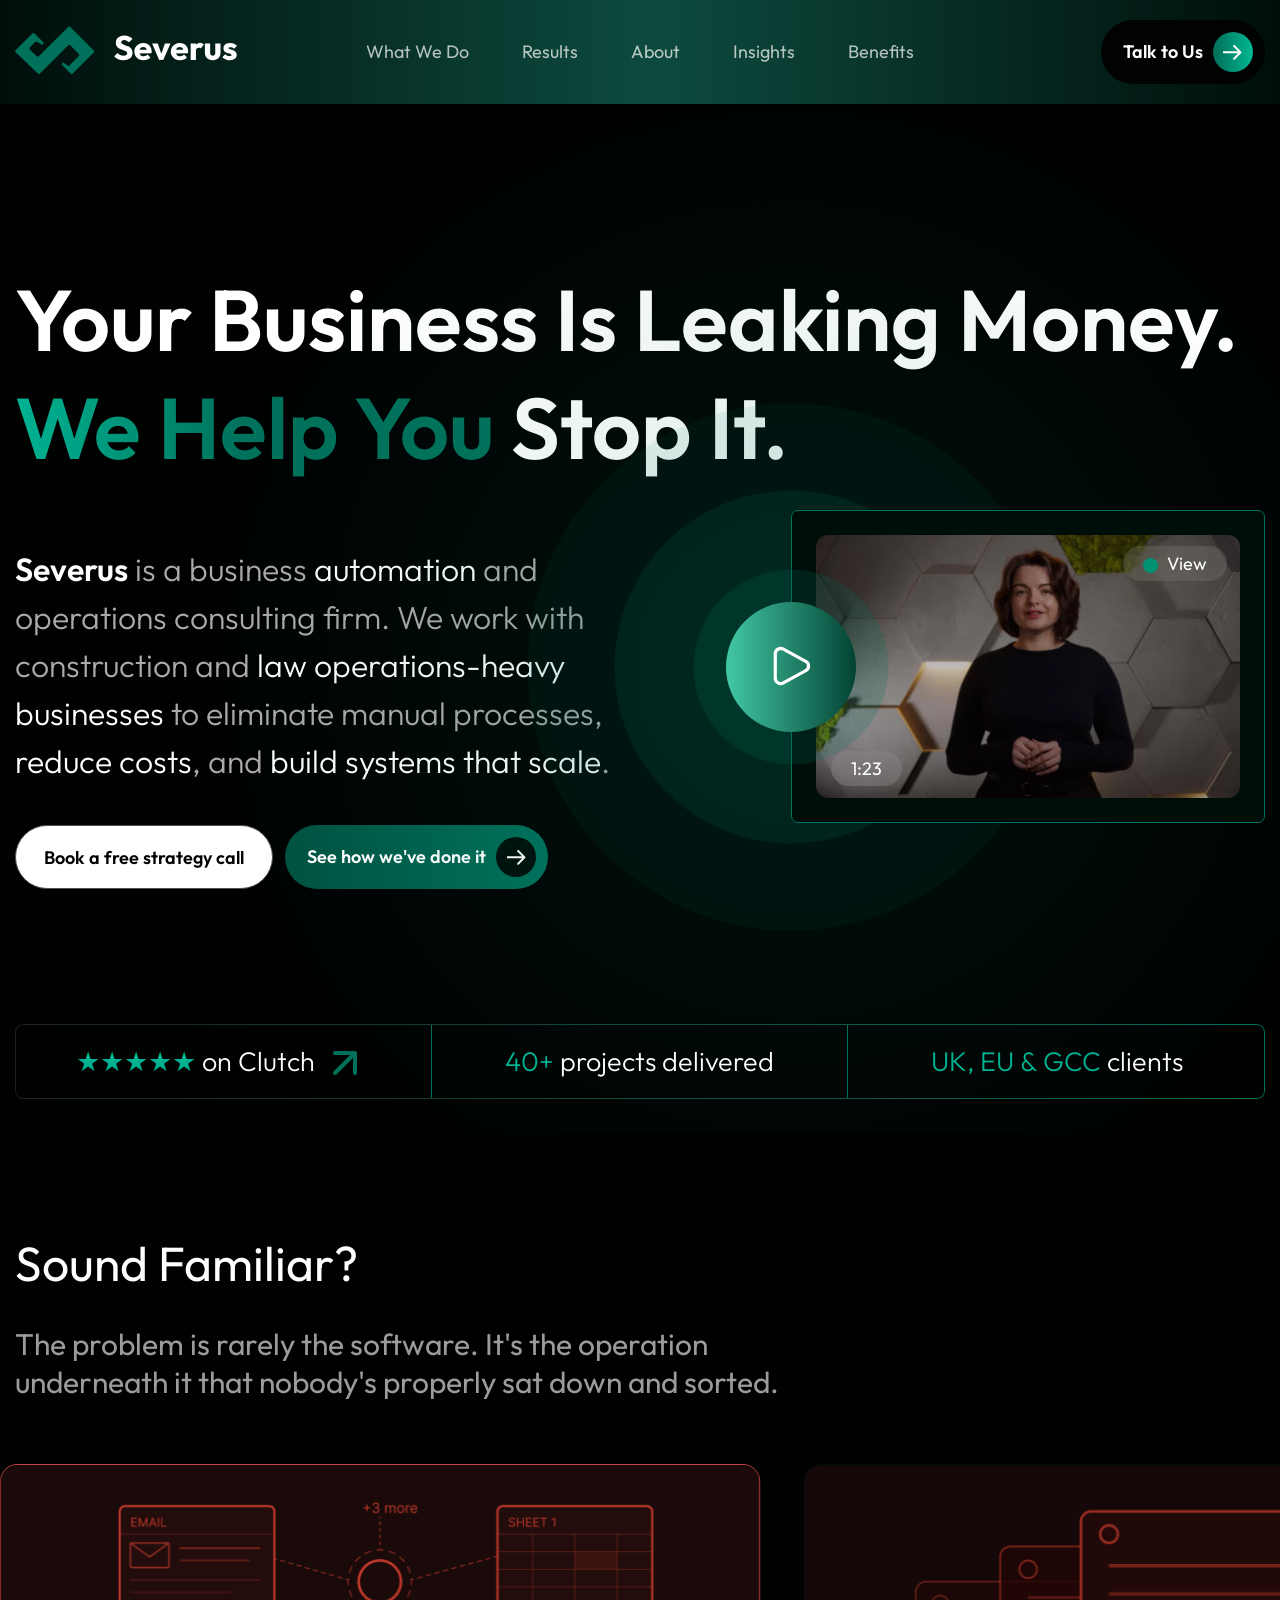
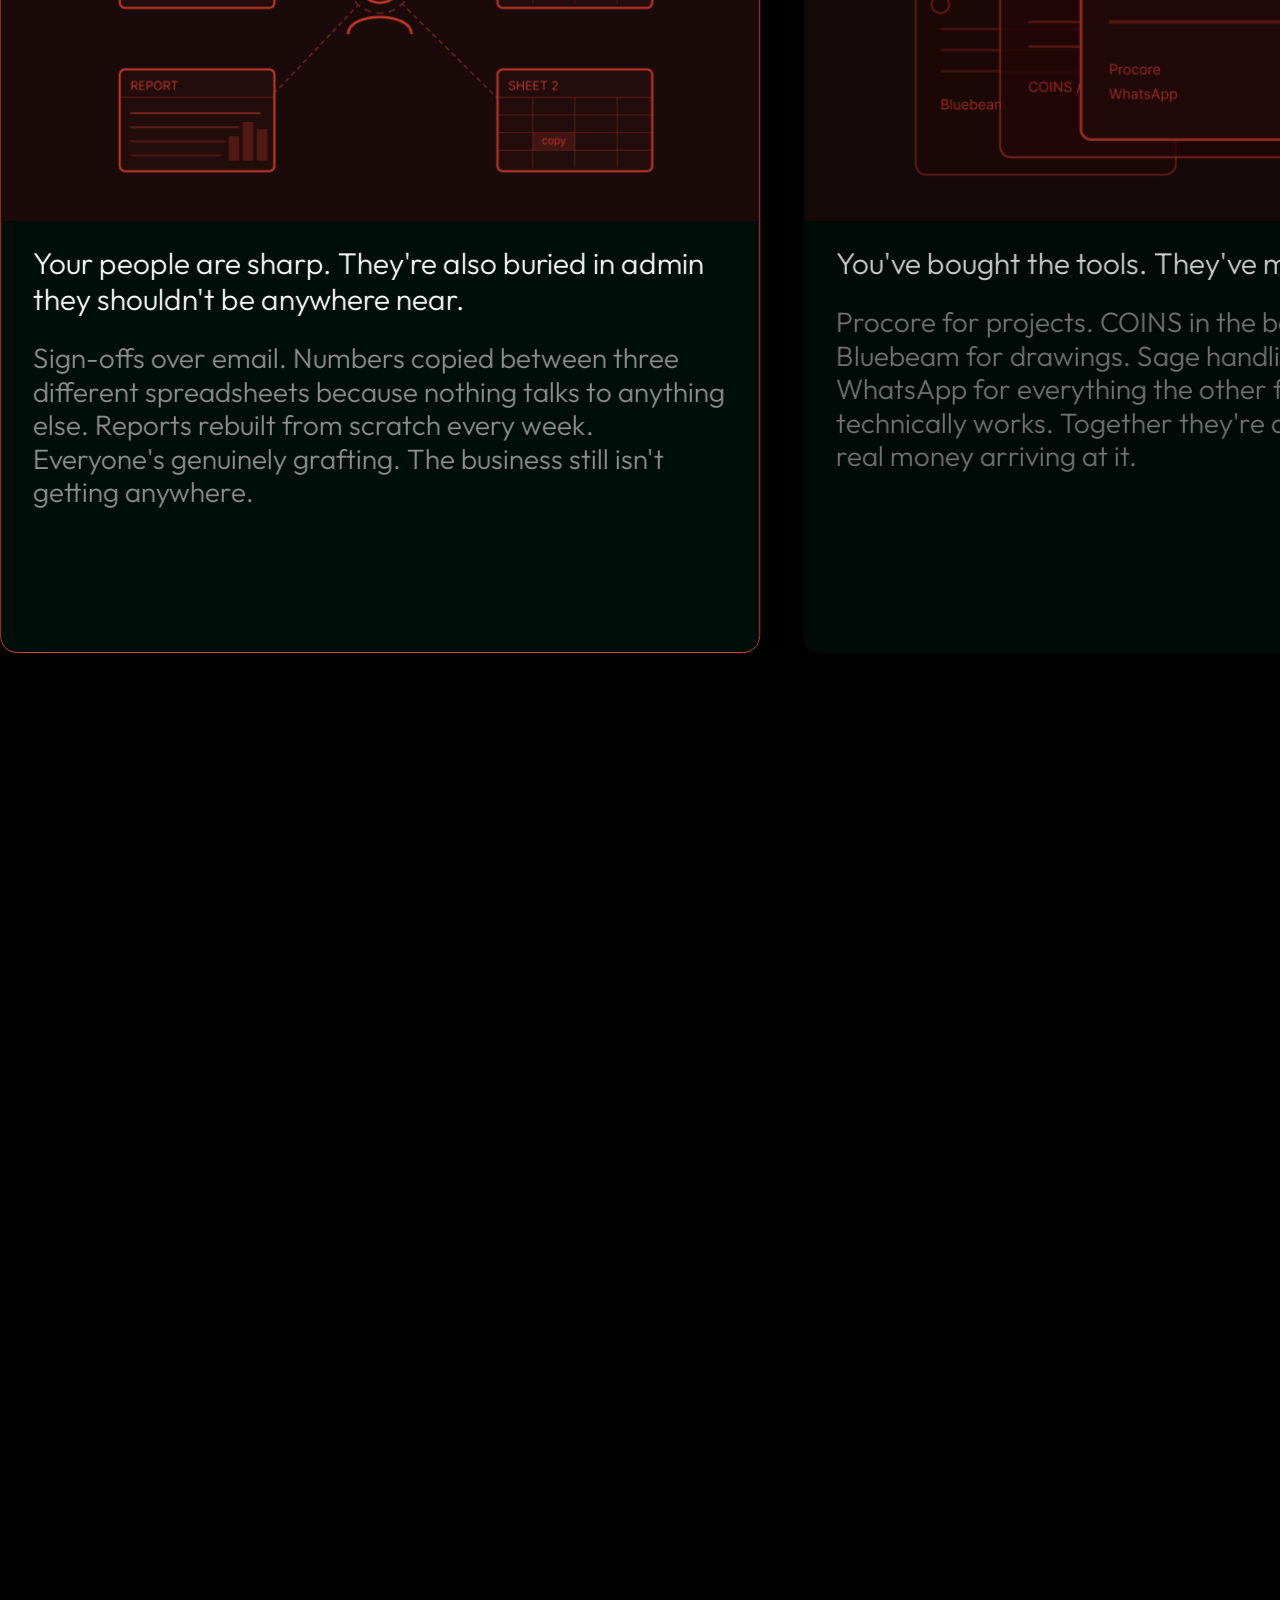
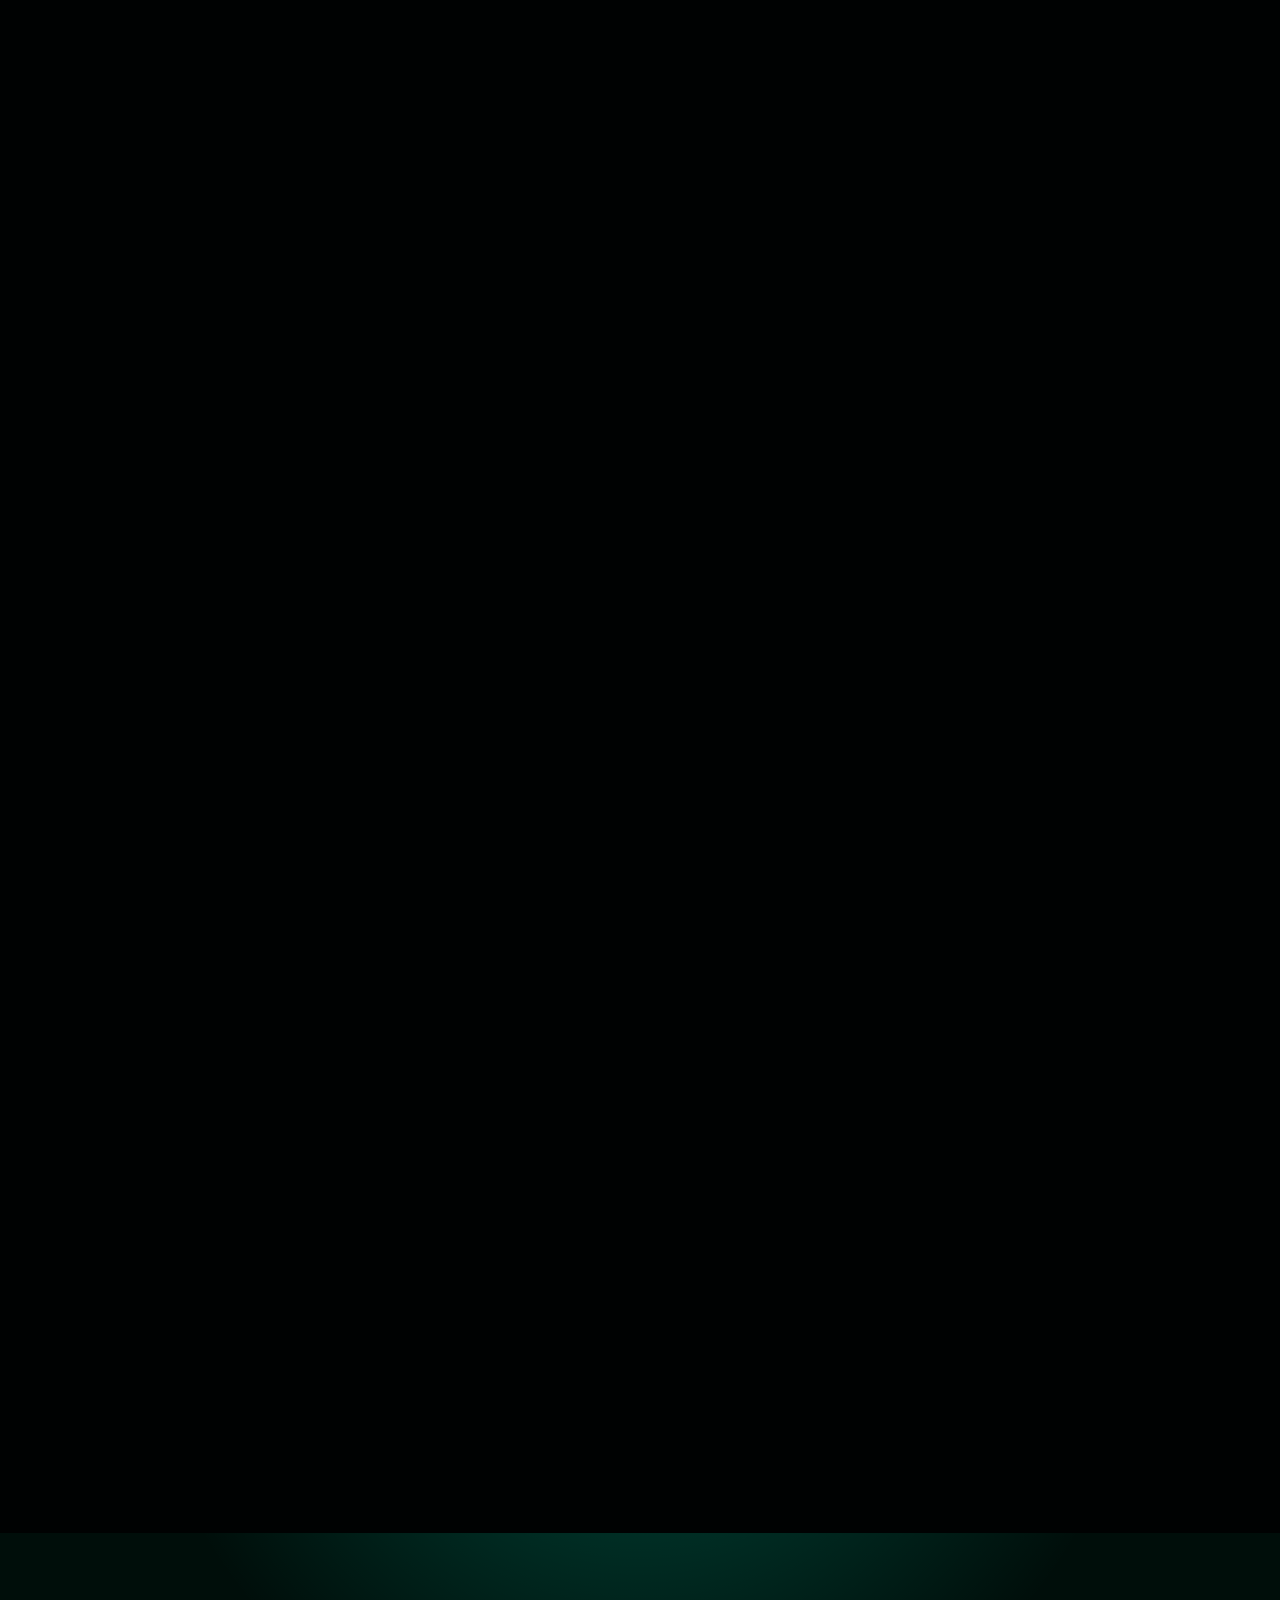
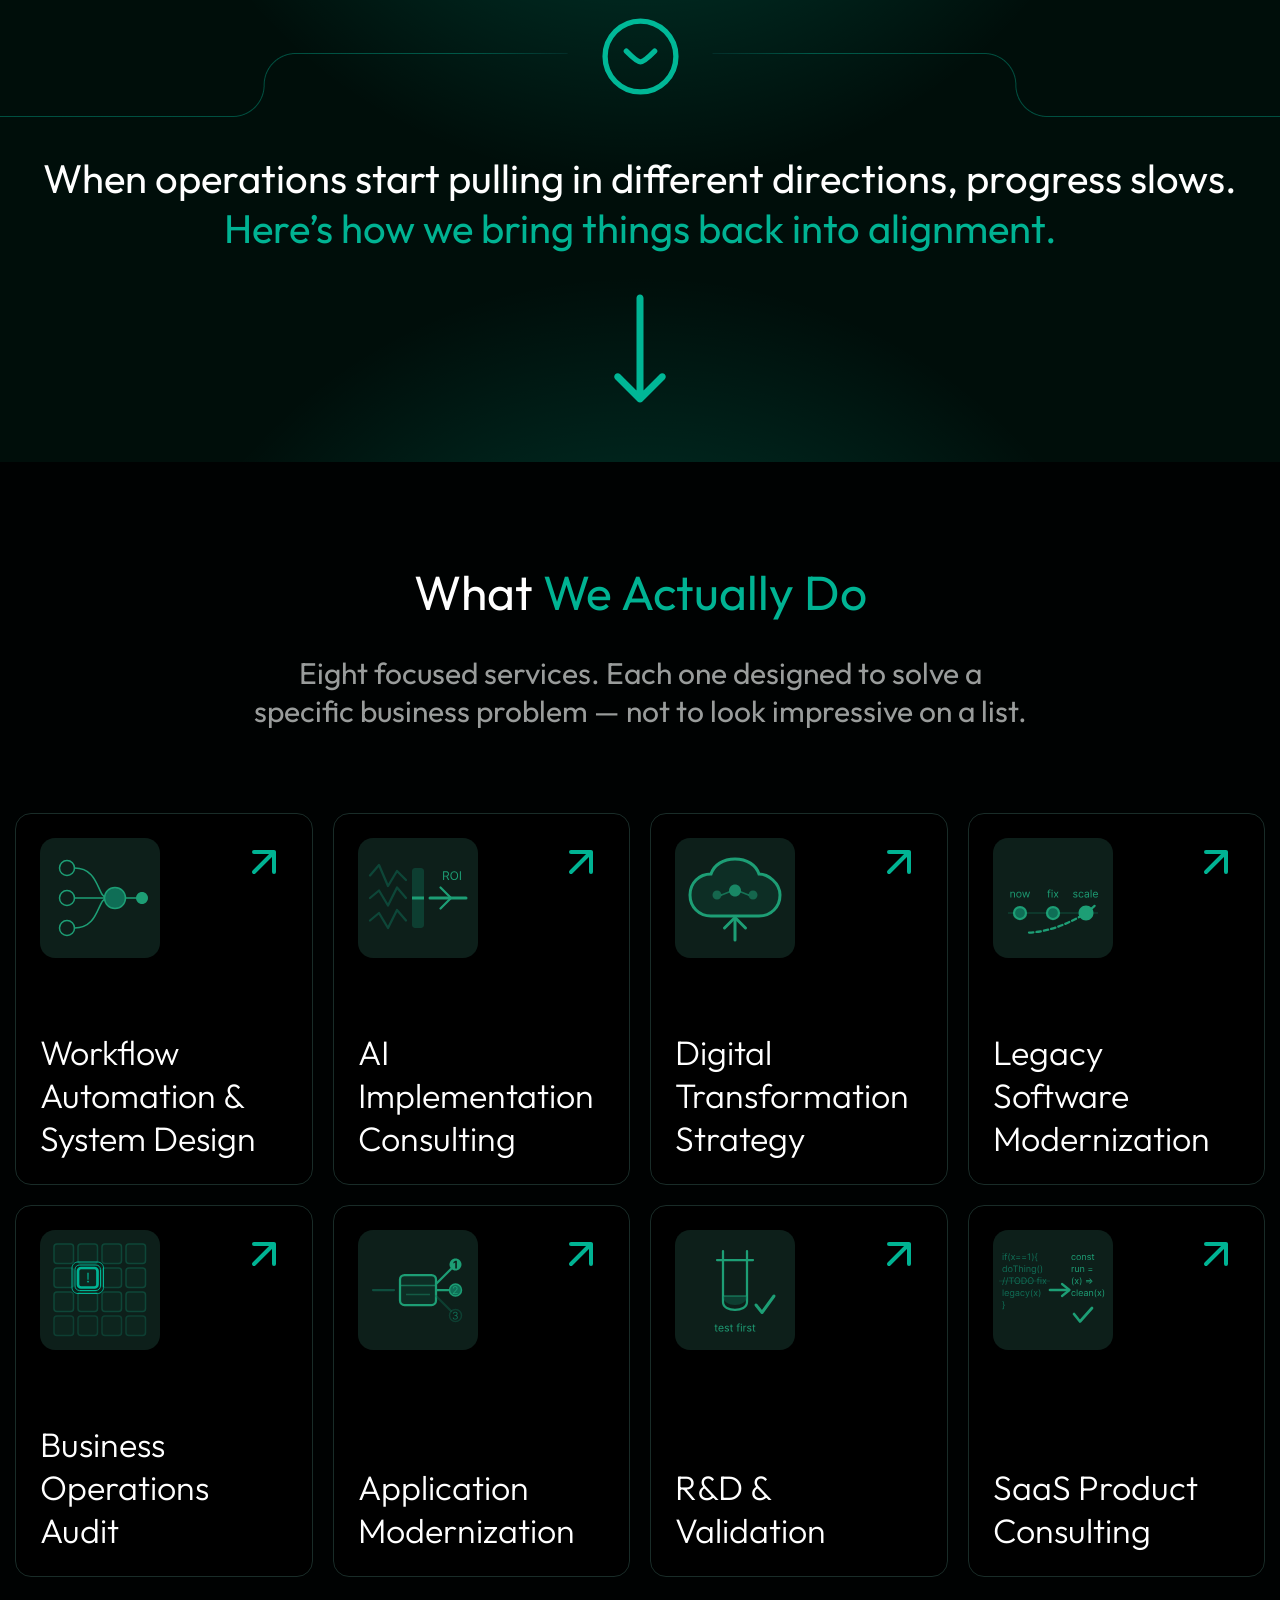
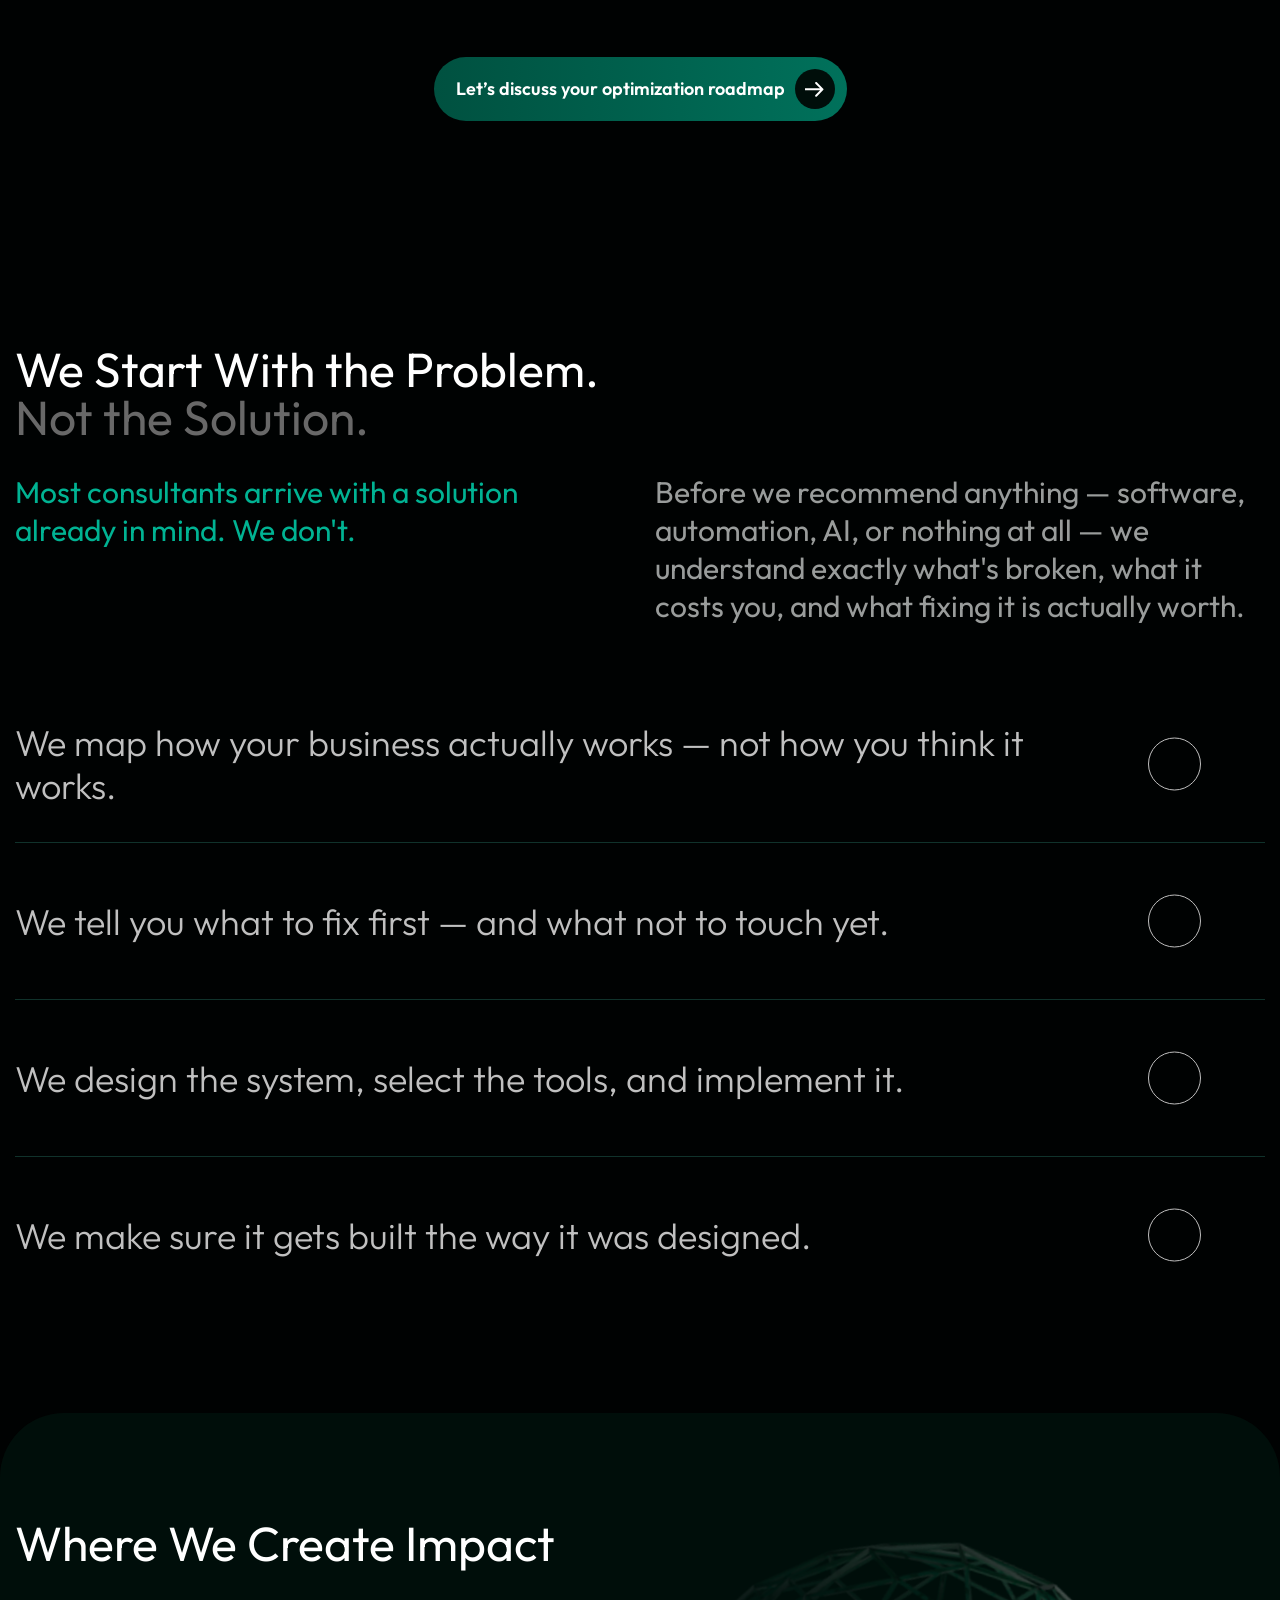
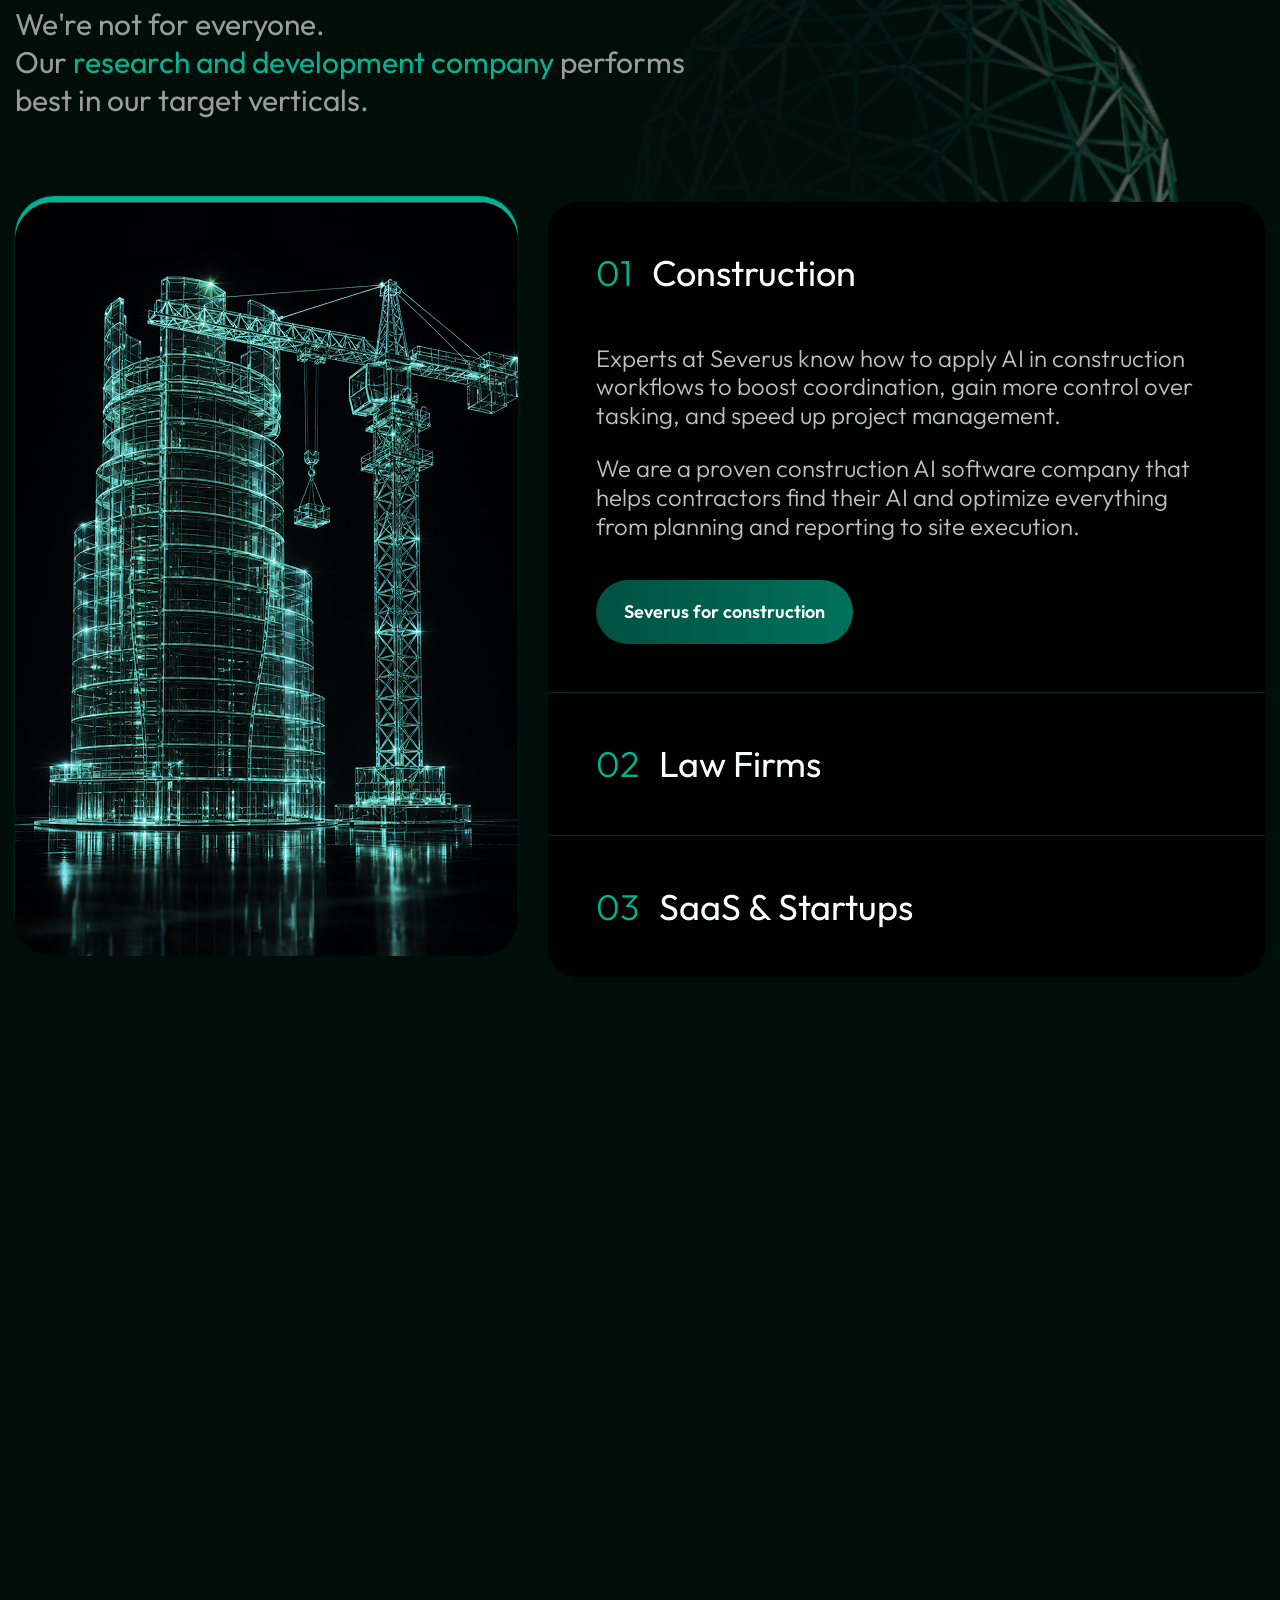
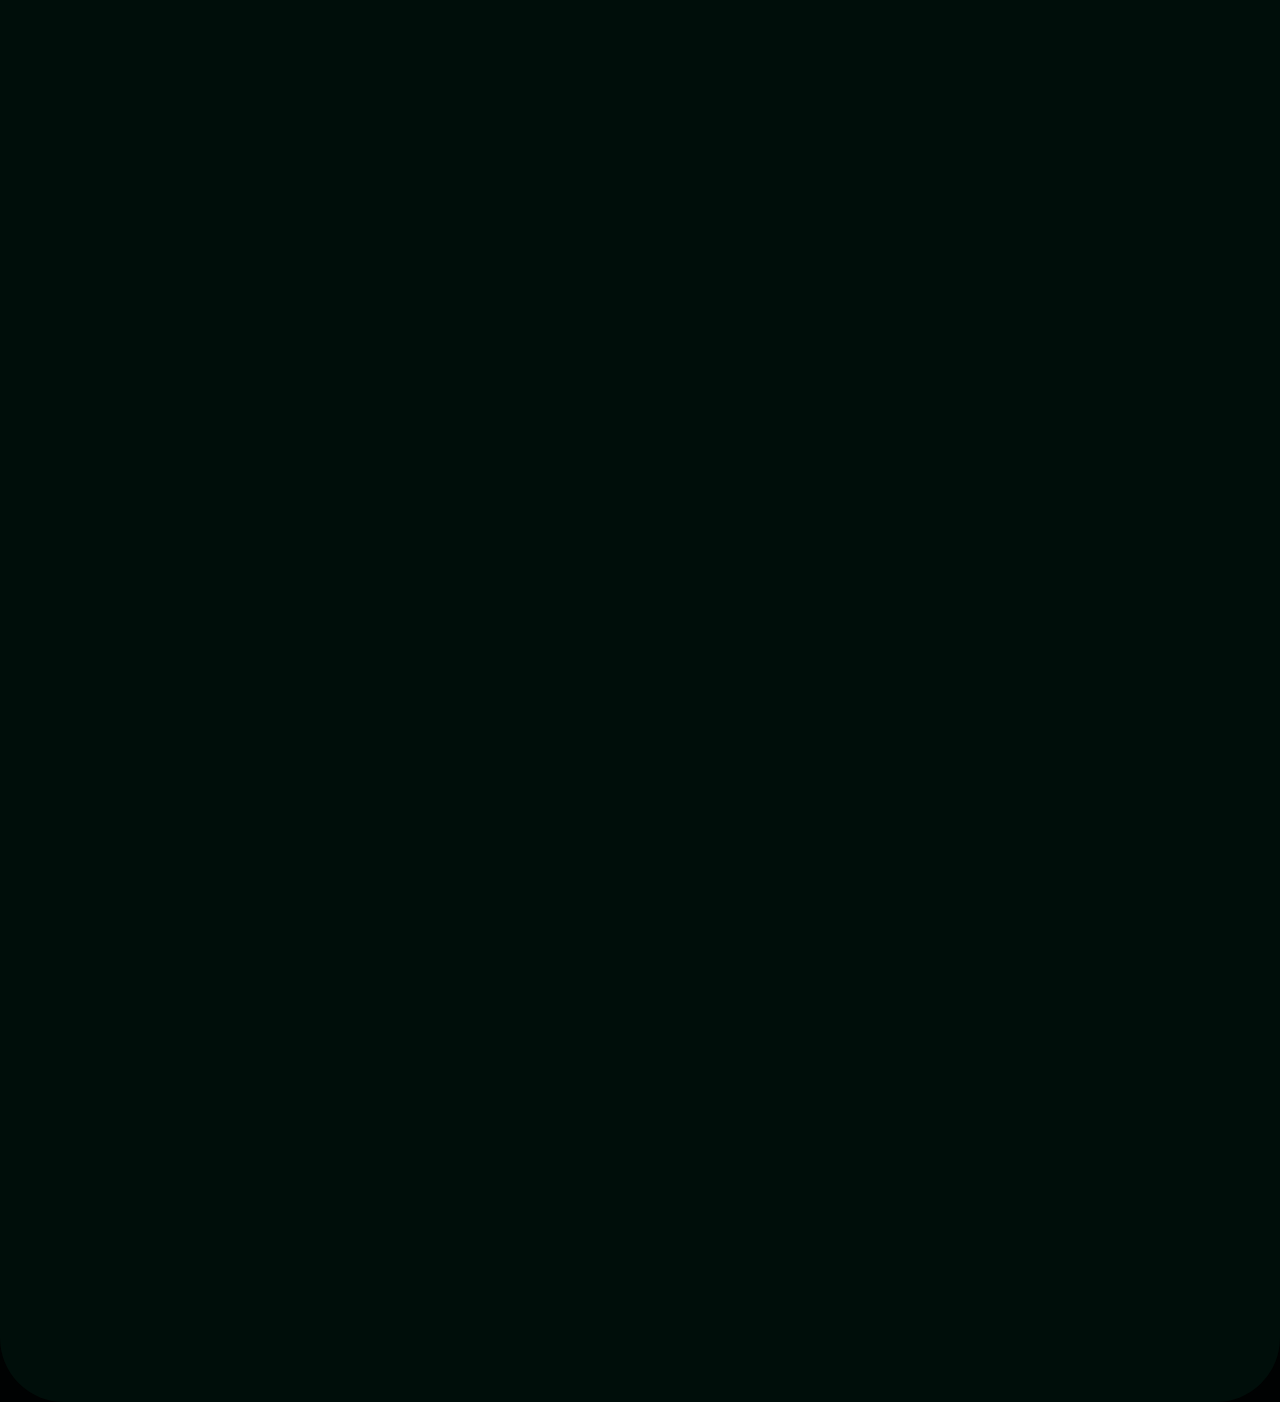
==== index.html @ 2ddcdce7 "Add files via upload" ====
<!DOCTYPE html>
<html lang="en">

<head>
    <meta charset="UTF-8">
    <meta http-equiv="X-UA-Compatible" content="IE=edge">
    <meta name="viewport" content="width=device-width, initial-scale=1.0">
    <title>Main</title>
    <!-- <link rel="icon" type="image/x-icon" href="favicon.png"> -->

    <link rel="stylesheet" href="css/lib/swiper-bundle.min.css" />
    <link rel="stylesheet" href="css/lib/bootstrap-grid.css" />
    <link rel="stylesheet" href="css/lib/select2.min.css" />
    <link rel="stylesheet" href="css/style.css">
</head>

<body>
    <header class="header header--home">
        <div class="container">
            <div class="row align-items-center">
                <div class="col-xl-2">
                    <div class="header__logo">
                        <a href="#">
                            <img src="img/logo.svg" alt="logo">
                        </a>
                    </div>
                </div>
                <div class="col-xl-8">
                    <nav class="header__nav">
                        <uL>
                            <li><a href="#">What We Do</a></li>
                            <li><a href="#">Results</a></li>
                            <li><a href="#">About</a></li>
                            <li><a href="#">Insights</a></li>
                            <li><a href="#">Benefits</a></li>
                        </uL>
                    </nav>
                </div>
                <div class="col-xl-2">
                    <div class="header__contacts">
                        <a href="#" class="mainbtn">
                            Talk to Us
                            <span>
                                <img src="img/arrow-btn.svg" alt="icon">
                            </span>
                        </a>
                    </div>
                </div>
            </div>
        </div>
    </header>

    <main class="main main-home">
        <section class="section--hero">
            <div class="container">
                <h1>
                    Your Business Is Leaking Money.<br>
                    <span>We Help You</span> Stop It.
                </h1>
                <div class="row">
                    <div class="col-lg-6">
                        <div class="hero__intro">
                            <p>
                                <b>Severus</b> is a business <span>automation</span> and operations consulting firm. We
                                work with
                                construction and <span>law operations-heavy businesses</span> to eliminate manual
                                processes, <span>reduce costs</span>, and <span>build systems that scale</span>.
                            </p>
                        </div>
                        <div class="btnsgroup">
                            <a href="#" class="home-whitebtn">Book a free strategy call</a>
                            <a href="#" class="mainbtn mainbtn_green">
                                See how we've done it
                                <span>
                                    <img src="img/arrow-btn.svg" alt="icon">
                                </span>
                            </a>
                        </div>
                    </div>
                    <div class="col-lg-6 video-col">
                        <div class="video-col__wrapper">
                            <span class="hero__video-btn-glow" aria-hidden="true"></span>
                            <span class="hero__video-btn-ring hero__video-btn-ring--lg" aria-hidden="true"></span>
                            <span class="hero__video-btn-ring hero__video-btn-ring--md" aria-hidden="true"></span>

                            <div class="hero__video-wrapper" id="hero__video-section" role="button" tabindex="0"
                                aria-label="Watch a Video">
                                <div class="imgwrap">
                                    <img class="hero__poster" src="img/poster.jpg" alt="Video poster">

                                    <div class="video-duration">
                                        <span>1:23</span>
                                    </div>
                                    <div class="video-label">
                                        <span><i aria-hidden="true"></i>View</span>
                                    </div>
                                </div>
                            </div>

                            <div class="hero__video-btn-box">
                                <span class="hero__video-btn-ring hero__video-btn-ring--sm" aria-hidden="true"></span>
                                <div class="hero__video-btn" role="button" tabindex="0" aria-label="Watch a Video">
                                    <img src="img/play-btn.svg" alt="">
                                </div>
                            </div>
                        </div>

                    </div>
                </div>
                <div class="hero__stats">
                    <div class="hero__stats-item">
                        <p>
                            <span>★★★★★</span> on Clutch
                            <img src="img/green-arrow.svg" alt="icon">
                        </p>
                    </div>
                    <div class="hero__stats-item">
                        <p>
                            <span>40+</span> projects delivered
                        </p>
                    </div>
                    <div class="hero__stats-item">
                        <p>
                            <span>UK, EU & GCC</span> clients
                        </p>
                    </div>
                </div>
            </div>
        </section>

        <section class="section--sound-familiar">
            <div class="sound-familiar__sticky">
                <div class="container">
                    <div class="section__header">
                        <h2>Sound Familiar?</h2>
                        <p>
                            The problem is rarely the software. It's the operation<br> underneath it that nobody's
                            properly
                            sat down and sorted.
                        </p>
                    </div>
                </div>

                <div class="sound-familiar__scroller">
                    <div class="sound-familiar__track">
                        <article class="sound-familiar__card is-active">
                            <div class="sound-familiar__visual">
                                <img src="img/illustration1.png" alt="">
                            </div>
                            <div class="sound-familiar__content">
                                <h3>
                                    Your people are sharp. They're also buried in admin they shouldn't be anywhere near.
                                </h3>
                                <p>
                                    Sign-offs over email. Numbers copied between three different spreadsheets because
                                    nothing talks to anything else. Reports rebuilt from scratch every week. Everyone's
                                    genuinely grafting. The business still isn't getting anywhere.
                                </p>
                            </div>
                        </article>

                        <article class="sound-familiar__card">
                            <div class="sound-familiar__visual">
                                <img src="img/illustration2.png" alt="">
                            </div>
                            <div class="sound-familiar__content">
                                <h3>You've bought the tools. They've made things worse</h3>
                                <p>
                                    Procore for projects. COINS in the back office. Bluebeam for drawings. Sage handling
                                    the numbers. WhatsApp for everything the other four can't. Each one technically
                                    works. Together they're a mess. You've spent real money arriving at it.
                                </p>
                            </div>
                        </article>

                        <article class="sound-familiar__card">
                            <div class="sound-familiar__visual">
                                <img src="img/illustration3.png" alt="">
                            </div>
                            <div class="sound-familiar__content">
                                <h3>You were told AI would sort it. It didn't.</h3>
                                <p>
                                    You've done the demos. Read the case studies. Maybe even run a pilot that produced a
                                    deck and a few vague "insights." The ROI was nowhere. The clarity was worse. You're
                                    still none the wiser about what AI actually does for a business like yours.
                                </p>
                            </div>
                        </article>

                        <article class="sound-familiar__card">
                            <div class="sound-familiar__visual">
                                <img src="img/illustration4.png" alt="">
                            </div>
                            <div class="sound-familiar__content">
                                <h3>
                                    You need a straight answer on whether to build, buy, or automate. Everyone you've
                                    asked so far is selling something.
                                </h3>
                                <p>
                                    Dev shops want to build you something bespoke. SaaS vendors want you locked into a
                                    12-month contract.
                                    Every AI consultancy you speak to is pitching a transformation programme before
                                    they've spent five minutes understanding what your operation actually does. Nobody
                                    starts with the honest question: do you even need this?
                                </p>
                            </div>
                        </article>

                    </div>
                </div>
            </div>
        </section>

        <section class="section--info">
            <div class="container">
                <img src="img/circle-arrow.svg" alt="icon" class="section--info__icon">
                <h3>
                    When operations start pulling in different directions, progress slows.<br>
                    <span>
                        Here’s how we bring things back into alignment.
                    </span>
                </h3>
                <button class="info__scrollbtn">
                    <svg width="54" height="112" viewBox="0 0 54 112" fill="none" xmlns="http://www.w3.org/2000/svg">
                        <path
                            d="M30.5 5C30.5 3.067 28.933 1.5 27 1.5C25.067 1.5 23.5 3.067 23.5 5L27 5L30.5 5ZM24.5251 108.475C25.892 109.842 28.108 109.842 29.4749 108.475L51.7487 86.201C53.1156 84.8342 53.1156 82.6181 51.7487 81.2513C50.3819 79.8844 48.1658 79.8844 46.799 81.2513L27 101.05L7.20101 81.2513C5.83417 79.8844 3.61809 79.8844 2.25126 81.2513C0.884425 82.6181 0.884425 84.8342 2.25126 86.201L24.5251 108.475ZM27 5L23.5 5L23.5 106L27 106L30.5 106L30.5 5L27 5Z"
                            fill="#00B393" />
                    </svg>
                </button>

                <img src="img/info-lines.png" alt="icon" class="info__bglines">
            </div>
        </section>

        <section class="section--services">
            <div class="container">
                <div class="section__header">
                    <h2>
                        What <span>We Actually Do</span>
                    </h2>
                    <p>
                        Eight focused services. Each one designed to solve a<br>
                        specific business problem — not to look impressive on a list.
                    </p>
                </div>
                <div class="services__wrapper">
                    <div class="row">
                        <div class="col-lg-3">
                            <div class="services__item">
                                <a href="#" class="services__item-link">
                                    <span>Read more</span>
                                    <img src="img/service-arrow.svg" alt="">
                                </a>
                                <div class="services__item-icon">
                                    <img src="img/serv-icon1.svg" alt="">
                                </div>
                                <h3 class="services__item-title">Workflow Automation &amp; System Design</h3>
                                <p class="services__item-text">
                                    Severus is a seasoned legacy application modernization company, so we know how to
                                    rebuild outdated systems into scalable, integrated platforms. No matter the type of
                                    software and how long you’ve used it, we can
                                </p>
                            </div>
                        </div>
                        <div class="col-lg-3">
                            <div class="services__item">
                                <a href="#" class="services__item-link">
                                    <span>Read more</span>
                                    <img src="img/service-arrow.svg" alt="">
                                </a>
                                <div class="services__item-icon">
                                    <img src="img/serv-icon2.svg" alt="">
                                </div>
                                <h3 class="services__item-title">AI Implementation Consulting</h3>
                                <p class="services__item-text">
                                    Severus is a seasoned legacy application modernization company, so we know how to
                                    rebuild outdated systems into scalable, integrated platforms. No matter the type of
                                    software and how long you’ve used it, we can re-architect it for new integrations,
                                    migrate all data to a safer place, and optimize its compatibility.
                                </p>
                            </div>
                        </div>
                        <div class="col-lg-3">
                            <div class="services__item">
                                <a href="#" class="services__item-link">
                                    <span>Read more</span>
                                    <img src="img/service-arrow.svg" alt="">
                                </a>
                                <div class="services__item-icon">
                                    <img src="img/serv-icon3.svg" alt="">
                                </div>
                                <h3 class="services__item-title">Digital Transformation Strategy</h3>
                                <p class="services__item-text">
                                    We pinpoint exactly where your business is losing time, money, and control and
                                    rethink your operations end-to-end to fix it. Our priority is to connect your
                                    workflows, data, and teams into a thorough system prepared for adaptation and
                                    scaling. For this, we map existing processes, define automation opportunities, and
                                    build a phased roadmap.
                                </p>
                            </div>
                        </div>
                        <div class="col-lg-3">
                            <div class="services__item">
                                <a href="#" class="services__item-link">
                                    <span>Read more</span>
                                    <img src="img/service-arrow.svg" alt="">
                                </a>
                                <div class="services__item-icon">
                                    <img src="img/serv-icon4.svg" alt="">
                                </div>
                                <h3 class="services__item-title">Legacy Software Modernization</h3>
                                <p class="services__item-text">
                                    Severus is a seasoned legacy application modernization company, so we know how to
                                    rebuild outdated systems into scalable, integrated platforms. No matter the type of
                                    software and how long you’ve used it, we can re-architect it for new integrations,
                                    migrate all data to a safer place, and optimize its compatibility.
                                </p>
                            </div>
                        </div>
                        <div class="col-lg-3">
                            <div class="services__item">
                                <a href="#" class="services__item-link">
                                    <span>Read more</span>
                                    <img src="img/service-arrow.svg" alt="">
                                </a>
                                <div class="services__item-icon">
                                    <img src="img/serv-icon5.svg" alt="">
                                </div>
                                <h3 class="services__item-title">Business Operations Audit</h3>
                                <p class="services__item-text">
                                    Severus is a seasoned legacy application modernization company, so we know how to
                                    rebuild outdated systems into scalable, integrated platforms. No matter the type of
                                    software and how long you’ve used it, we can re-architect it for new integrations,
                                    migrate all data to a safer place, and optimize its compatibility.
                                </p>
                            </div>
                        </div>
                        <div class="col-lg-3">
                            <div class="services__item">
                                <a href="#" class="services__item-link">
                                    <span>Read more</span>
                                    <img src="img/service-arrow.svg" alt="">
                                </a>
                                <div class="services__item-icon">
                                    <img src="img/serv-icon6.svg" alt="">
                                </div>
                                <h3 class="services__item-title">Application Modernization</h3>
                                <p class="services__item-text">
                                    We implement AI only where it creates real impact without useless shine. Instead of
                                    forcing new tools, we find the most long-term efficient ways to upgrade what you
                                    already have. We achieve that by introducing AI into core flows, automating
                                    repetition, and personalizing team interactions.
                                </p>
                            </div>
                        </div>
                        <div class="col-lg-3">
                            <div class="services__item">
                                <a href="#" class="services__item-link">
                                    <span>Read more</span>
                                    <img src="img/service-arrow.svg" alt="">
                                </a>
                                <div class="services__item-icon">
                                    <img src="img/serv-icon7.svg" alt="">
                                </div>
                                <h3 class="services__item-title">R&D & Validation</h3>
                                <p class="services__item-text">
                                    We test-drive ideas and validate next-best steps before you invest in full
                                    development, so you don’t waste time or budget on solutions that won’t work. Timely
                                    built prototypes, use case testing, and technical feasibility analysis allow us to
                                    cut risks of project failure and polish out the solution.
                                </p>
                            </div>
                        </div>
                        <div class="col-lg-3">
                            <div class="services__item">
                                <a href="#" class="services__item-link">
                                    <span>Read more</span>
                                    <img src="img/service-arrow.svg" alt="">
                                </a>
                                <div class="services__item-icon">
                                    <img src="img/serv-icon8.svg" alt="">
                                </div>
                                <h3 class="services__item-title">SaaS Product Consulting</h3>
                                <p class="services__item-text">
                                    We never make assumptions, only research and goal-based prioritization to drive a
                                    SaaS product or startup in the most profitable direction. Severus analyzes your
                                    software throughout and suggests technical decisions that support your business
                                    objectives.
                                </p>
                            </div>
                        </div>
                    </div>
                    <div class="centerbtn-wrap">
                        <a href="#" class="mainbtn mainbtn_green">
                            Let’s discuss your optimization roadmap
                            <span>
                                <img src="img/arrow-btn.svg" alt="icon">
                            </span>
                        </a>
                    </div>
                </div>
            </div>
        </section>

        <section class="section--startwithproblem">
            <div class="container">
                <h2>
                    We Start With the Problem.<br>
                    <span>Not the Solution.</span>
                </h2>
                <div class="row">
                    <div class="col-lg-6">
                        <p class="subtitle">
                            Most consultants arrive with a solution<br> already in mind. We don't.
                        </p>
                    </div>
                    <div class="col-lg-6">
                        <p class="description">
                            Before we recommend anything — software, automation, AI, or nothing at all — we understand
                            exactly what's broken, what it costs you, and what fixing it is actually worth.
                        </p>
                    </div>
                </div>
                <div class="scrollact">
                    <div class="scrollact__item">
                        <p>
                            We <span>map</span> how your business <span>actually works</span> — not how you think it
                            works.
                        </p>
                    </div>
                    <div class="scrollact__item">
                        <p>
                            We <span>tell you what to fix first</span> — and what not to touch yet.
                        </p>
                    </div>
                    <div class="scrollact__item">
                        <p>
                            We <span>design</span> the system, <span>select the tools</span>, and <span>implement
                                it</span>.
                        </p>
                    </div>
                    <div class="scrollact__item">
                        <p>
                            We make sure it gets <span>built the way it was designed</span>.
                        </p>
                    </div>
                </div>
            </div>
        </section>

        <section class="section--impact">
            <div class="impact__orbit" aria-hidden="true">
                <img class="impact__orbit-img" src="img/orbit.png" alt="">
            </div>

            <div class="container">
                <div class="section__header">
                    <h2>
                        Where We Create Impact
                    </h2>
                    <p>
                        We're not for everyone. <br>
                        Our <span>research and development company</span> performs<br>
                        best in our target verticals.
                    </p>
                </div>

                <div class="impact__accordeon">
                    <div class="impact__accordeon-pin">
                        <div class="row">
                            <div class="col-lg-5">
                                <div class="impact__accordeon-imgwrapper">
                                    <img src="img/impact1.jpg" alt="Construction" class="is-active" data-impact-img="0">
                                    <img src="img/impact2.jpg" alt="Law Firms" data-impact-img="1">
                                    <img src="img/impact3.jpg" alt="SaaS & Startups" data-impact-img="2">
                                </div>
                            </div>
                            <div class="col-lg-7">
                                <div class="impact__accordeon-list">
                                    <div class="impact__accordeon-item is-open" data-impact-item="0">
                                        <div class="impact__accordeon-head">
                                            <span class="impact__accordeon-num">01</span>
                                            <span class="impact__accordeon-title">Construction</span>
                                        </div>
                                        <div class="impact__accordeon-body">
                                            <div class="impact__accordeon-body-inner">
                                                <p>
                                                    Experts at Severus know how to apply <span>AI in construction</span>
                                                    workflows to
                                                    boost coordination, gain more control over tasking, and speed up
                                                    project management.
                                                </p>
                                                <p>
                                                    We are a proven <span>construction AI software company</span> that
                                                    helps
                                                    contractors find their AI and optimize everything from planning and
                                                    reporting to site execution.
                                                </p>
                                                <a href="#" class="mainbtn mainbtn_green">
                                                    Severus for construction
                                                </a>
                                            </div>
                                        </div>
                                    </div>

                                    <div class="impact__accordeon-item" data-impact-item="1">
                                        <div class="impact__accordeon-head">
                                            <span class="impact__accordeon-num">02</span>
                                            <span class="impact__accordeon-title">Law Firms</span>
                                        </div>
                                        <div class="impact__accordeon-body">
                                            <div class="impact__accordeon-body-inner">
                                                <p>
                                                    Implementing <span>AI for law firms</span> calls for knowledge of
                                                    legal
                                                    frameworks, tech limitations, and optimal room for innovation.
                                                </p>
                                                <p>
                                                    As a dedicated <span>law firm process automation company,</span> we
                                                    assist legal
                                                    teams in minimizing repetitive tasks, like document drafting and
                                                    contract analysis, through sensitive AI automation.
                                                </p>
                                                <a href="#" class="mainbtn mainbtn_green">
                                                    Severus for law firms
                                                </a>
                                            </div>
                                        </div>
                                    </div>

                                    <div class="impact__accordeon-item" data-impact-item="2">
                                        <div class="impact__accordeon-head">
                                            <span class="impact__accordeon-num">03</span>
                                            <span class="impact__accordeon-title">SaaS &amp; Startups</span>
                                        </div>
                                        <div class="impact__accordeon-body">
                                            <div class="impact__accordeon-body-inner">
                                                <p>
                                                    We help structure operations and optimize messy internal systems
                                                    before you need to scale, laying a sturdy foundation for SaaS or
                                                    startup expansion.
                                                </p>
                                                <p>
                                                    Severus’ approach unravels the full potential of <span>AI for
                                                        business
                                                        automation</span> by targeting non-obvious yet time-consuming
                                                    parts of the
                                                    software workflow.
                                                </p>
                                                <a href="#" class="mainbtn mainbtn_green">
                                                    Severus for SaaS &amp; startups
                                                </a>
                                            </div>
                                        </div>
                                    </div>
                                </div>
                            </div>
                        </div>
                    </div>
                </div>
            </div>

        </section>

        







    </main>

    <div id="hero__video-popup" class="hero__video-popup" aria-hidden="true">
        <div class="hero__video-popup-overlay"></div>
        <div class="hero__video-popup-dialog" role="dialog" aria-modal="true" aria-label="Video">
            <button type="button" class="hero__video-popup-close" title="Close (Esc)" aria-label="Close">×</button>
            <video id="hero__pop-up-video" class="hero__video-popup-video" loop controls playsinline>
                <source src="https://severus.co/wp-content/uploads/2024/04/Severus-Intro.mp4" type="video/mp4">
            </video>
        </div>
    </div>

    <footer class="footer footer--home"></footer>

    <script src="js/lib/jquery.js"></script>
    <script src="js/lib/swiper-bundle.min.js"></script>
    <script src="js/lib/select2.full.min.js"></script>
    <script src="js/main.js"></script>
</body>

</html>
---- css/style.css ----
@import url("https://fonts.googleapis.com/css2?family=Outfit:wght@100..900&display=swap");body,html{height:100%}.main{-webkit-box-flex:1;-ms-flex:1 1 auto;flex:1 1 auto}.pagewrapper{min-height:100%;display:-webkit-box;display:-ms-flexbox;display:flex;-webkit-box-orient:vertical;-webkit-box-direction:normal;-ms-flex-direction:column;flex-direction:column;overflow:hidden}body{margin:0;padding:0;position:relative}body.hidden{overflow:hidden}@media (min-width:1500px){.main-home .container,footer.footer .container,header.header .container{max-width:1470px}}.mainbtn{display:-webkit-inline-box;display:-ms-inline-flexbox;display:inline-flex;-webkit-box-align:center;-ms-flex-align:center;align-items:center;min-height:64px;padding:12px 12px 12px 22px;border-radius:100px;background:#000302;text-decoration:none;color:#fff;font-size:18px;font-weight:600;line-height:100%}.mainbtn span{width:40px;height:40px;display:-webkit-inline-box;display:-ms-inline-flexbox;display:inline-flex;-webkit-box-align:center;-ms-flex-align:center;align-items:center;-webkit-box-pack:center;-ms-flex-pack:center;justify-content:center;border-radius:50%;background:-webkit-gradient(linear,left top,right top,from(#016D57),color-stop(135%,#02D3A8));background:linear-gradient(90deg,#016D57 0%,#02D3A8 135%);margin-left:10px}.mainbtn span img{width:19px}.mainbtn:hover{background:-webkit-gradient(linear,right top,left top,color-stop(-0.28%,#00B393),to(#005140));background:linear-gradient(270deg,#00B393 -0.28%,#005140 100%)}.mainbtn:hover span{background:#000E0A}.mainbtn.mainbtn_green{background:-webkit-gradient(linear,right top,left top,color-stop(-0.28%,#00715B),to(#005140));background:linear-gradient(270deg,#00715B -0.28%,#005140 100%)}.mainbtn.mainbtn_green span{background:#000E0A}.mainbtn.mainbtn_transparent{background:transparent;border:2px solid #00715B}.mainbtn.mainbtn_transparent span{background:-webkit-gradient(linear,left top,right top,from(#016D57),color-stop(135%,#02D3A8));background:linear-gradient(90deg,#016D57 0%,#02D3A8 135%)}.home-whitebtn{display:-webkit-inline-box;display:-ms-inline-flexbox;display:inline-flex;-webkit-box-align:center;-ms-flex-align:center;align-items:center;-webkit-box-pack:center;-ms-flex-pack:center;justify-content:center;min-height:64px;padding:8px 28px;border-radius:100px;background:#fff;border:1px solid #535252;color:#000302;font-weight:600;font-size:18px;text-decoration:none}.main-home h2{margin-bottom:32px;font-size:48px;font-weight:400;line-height:100%;color:#fff;margin-top:0}.main-home{background:#000202;min-height:100vh;padding-top:104px;font-family:"Outfit",sans-serif}.section--hero{padding:90px 0 34px;overflow:hidden}.section--hero h1{font-size:86px;font-weight:600;color:#fff;margin-bottom:29px}.section--hero h1 span{background:-webkit-gradient(linear,left top,right top,from(#00B393),color-stop(48.08%,#00715B));background:linear-gradient(90deg,#00B393 0%,#00715B 48.08%);-webkit-background-clip:text;-webkit-text-fill-color:transparent;background-clip:text;text-fill-color:transparent}.section--hero .btnsgroup{display:-webkit-box;display:-ms-flexbox;display:flex;-ms-flex-wrap:wrap;flex-wrap:wrap;gap:12px;margin-top:40px}.hero__intro{max-width:623px;padding-top:35px}.hero__intro p{margin:0;font-size:32px;line-height:150%;font-weight:300;color:#ACA9A9}.hero__intro p span{color:#fff}.hero__intro p b{color:#fff;font-weight:600}.video-col{text-align:right}.video-col__wrapper{position:relative;max-width:474px;display:inline-block}.hero__video-wrapper{width:100%;cursor:pointer;padding:24px;border:1px solid #00715B;display:inline-block;border-radius:7px;background:#000E0A;z-index:2;position:relative}.hero__video-wrapper .hero__poster{width:100%;border-radius:12px;vertical-align:top}.hero__video-wrapper .imgwrap{position:relative}.hero__video-wrapper .video-duration{position:absolute;left:15px;bottom:12px;border-radius:9999px;height:35px;min-width:71px;display:-webkit-inline-box;display:-ms-inline-flexbox;display:inline-flex;-webkit-box-align:center;-ms-flex-align:center;align-items:center;-webkit-box-pack:center;-ms-flex-pack:center;justify-content:center;padding:5px 10px;background:rgba(255,255,255,0.1);backdrop-filter:blur(19.1000003815px)}.hero__video-wrapper .video-duration span{font-size:18px;color:#fff}.hero__video-wrapper .video-label{position:absolute;top:11px;right:13px;height:35px;border-radius:9999px;display:-webkit-inline-box;display:-ms-inline-flexbox;display:inline-flex;-webkit-box-align:center;-ms-flex-align:center;align-items:center;-webkit-box-pack:center;-ms-flex-pack:center;justify-content:center;padding:5px 20px;background:rgba(255,255,255,0.1);backdrop-filter:blur(19.1000003815px)}.hero__video-wrapper .video-label span{font-size:18px;color:#fff}.hero__video-wrapper .video-label span i{display:inline-block;width:15px;height:15px;border-radius:50%;background:#009073;vertical-align:middle;margin-top:-2px;margin-right:9px}.hero__video-btn-box{position:absolute;left:0;top:50%;z-index:3;width:130px;height:130px;-webkit-transform:translate(-50%,-50%);transform:translate(-50%,-50%)}.hero__video-btn{position:relative;z-index:2;width:130px;height:130px;border-radius:50%;background:-webkit-gradient(linear,right top,left top,color-stop(-0.1%,#044234),color-stop(100.37%,#42C9A3));background:linear-gradient(270deg,#044234 -0.1%,#42C9A3 100.37%);display:-webkit-inline-box;display:-ms-inline-flexbox;display:inline-flex;-webkit-box-align:center;-ms-flex-align:center;align-items:center;-webkit-box-pack:center;-ms-flex-pack:center;justify-content:center;cursor:pointer}.hero__video-btn img{width:43px;height:43px;display:block}.hero__video-btn-ring{position:absolute;border-radius:50%;pointer-events:none}.hero__video-btn-ring--sm{left:50%;top:50%;width:195px;height:195px;background:rgba(0,113,91,0.2);-webkit-transform:translate(-50%,-50%);transform:translate(-50%,-50%);z-index:1}.hero__video-btn-ring--lg,.hero__video-btn-ring--md{left:0;top:50%;z-index:1;-webkit-transform:translate(-50%,-50%);transform:translate(-50%,-50%)}.hero__video-btn-ring--md{width:353px;height:353px;background:rgba(0,113,91,0.16)}.hero__video-btn-ring--lg{width:527px;height:527px;background:rgba(0,113,91,0.08)}.hero__video-btn-glow{position:absolute;left:0;top:50%;z-index:0;width:1145px;height:1170px;border-radius:50%;-webkit-transform:translate(-50%,-50%);transform:translate(-50%,-50%);pointer-events:none;background:radial-gradient(circle,rgba(0,113,91,0.2) 0%,rgba(0,14,10,0) 70%);opacity:0.8}.hero__stats{display:-webkit-box;display:-ms-flexbox;display:flex;position:relative;margin-top:135px;border-radius:8px}.hero__stats:before{content:"";position:absolute;inset:0;border-radius:inherit;padding:1px;background:-webkit-gradient(linear,left top,right top,from(#212121),to(#00715B));background:linear-gradient(90deg,#212121 0%,#00715B 100%);-webkit-mask:-webkit-gradient(linear,left top,left bottom,color-stop(0,#fff)) content-box,-webkit-gradient(linear,left top,left bottom,color-stop(0,#fff));-webkit-mask:linear-gradient(#fff 0 0) content-box,linear-gradient(#fff 0 0);-webkit-mask-composite:xor;-webkit-mask:linear-gradient(#fff 0 0) content-box,linear-gradient(#fff 0 0);mask:-webkit-gradient(linear,left top,left bottom,color-stop(0,#fff)) content-box,-webkit-gradient(linear,left top,left bottom,color-stop(0,#fff));mask:linear-gradient(#fff 0 0) content-box,linear-gradient(#fff 0 0);-webkit-mask-composite:xor;mask-composite:exclude;pointer-events:none}.hero__stats-item{width:100%;max-width:33.3333%;-webkit-box-flex:0;-ms-flex:0 0 33.3333%;flex:0 0 33.3333%;text-align:center;min-height:75px;display:-webkit-box;display:-ms-flexbox;display:flex;-webkit-box-align:center;-ms-flex-align:center;align-items:center;-webkit-box-pack:center;-ms-flex-pack:center;justify-content:center;border-right:1px solid #00715B}.hero__stats-item:last-child{border-right:none}.hero__stats-item p{margin:0;color:#fff;font-size:27px;font-weight:300;line-height:190%}.hero__stats-item p span{color:#00B393}.hero__stats-item img{width:48px;vertical-align:middle;margin-top:-3px}.section--sound-familiar{position:relative;background:#000202}.sound-familiar__sticky{position:sticky;top:-200px;min-height:100vh;display:-webkit-box;display:-ms-flexbox;display:flex;-webkit-box-orient:vertical;-webkit-box-direction:normal;-ms-flex-direction:column;flex-direction:column;-webkit-box-pack:center;-ms-flex-pack:center;justify-content:center;overflow:hidden;padding:100px 0 100px;background:#000202}.section__header{margin-bottom:63px}.section__header h2{margin:0 0 32px;font-size:48px;font-weight:400;line-height:1.26;color:#fff}.section__header h2 span{color:#00B393}.section__header p{color:#999C9B;font-size:30px;line-height:1.26;margin:0}.section--sound-familiar .section__header{max-width:782px}.sound-familiar__scroller{width:100%;overflow:hidden}.sound-familiar__track{display:-webkit-box;display:-ms-flexbox;display:flex;-webkit-box-align:stretch;-ms-flex-align:stretch;align-items:stretch;gap:43px;width:-webkit-max-content;width:-moz-max-content;width:max-content;will-change:transform;-webkit-transform:translate3d(0,0,0);transform:translate3d(0,0,0)}.sound-familiar__card{-webkit-box-flex:0;-ms-flex:0 0 auto;flex:0 0 auto;width:760px;min-height:766px;display:-webkit-box;display:-ms-flexbox;display:flex;-webkit-box-orient:vertical;-webkit-box-direction:normal;-ms-flex-direction:column;flex-direction:column;border-radius:17px;background:#000e0a;border:1px solid transparent;overflow:hidden;opacity:0.8;-webkit-transition:opacity 0.45s ease,border-color 0.45s ease;transition:opacity 0.45s ease,border-color 0.45s ease}.sound-familiar__card.is-active{opacity:1;border-color:#c94444}.sound-familiar__visual{height:356px;background:#1a0a0a;-ms-flex-negative:0;flex-shrink:0;display:-webkit-box;display:-ms-flexbox;display:flex;-webkit-box-align:center;-ms-flex-align:center;align-items:center;-webkit-box-pack:center;-ms-flex-pack:center;justify-content:center}.sound-familiar__visual img{max-width:calc(100% - 40px);max-height:calc(100% - 40px)}.sound-familiar__content{padding:24px 32px 40px;display:-webkit-box;display:-ms-flexbox;display:flex;-webkit-box-orient:vertical;-webkit-box-direction:normal;-ms-flex-direction:column;flex-direction:column;gap:24px}.sound-familiar__content h3{margin:0;font-family:"Outfit",sans-serif;font-size:30px;font-weight:300;line-height:1.2;color:#fff}.sound-familiar__content p{margin:0;font-family:"Outfit",sans-serif;font-size:28px;font-weight:300;line-height:1.2;color:#8e8e8e}.section--info{padding:81px 0 53px;background:#000E0A;text-align:center;position:relative;overflow:hidden}.section--info h3{margin:0 0 40px 0;color:#fff;font-size:40px;font-weight:400}.section--info h3 span{color:#00B393}.section--info:after{content:"";position:absolute;left:50%;-webkit-transform:translateX(-50%);transform:translateX(-50%);display:block;width:1000px;height:950px;background:radial-gradient(50% 50% at 50% 50%,rgba(0,255,209,0.5) 0%,rgba(0,104,104,0) 100%);top:-700px;opacity:0.5}.section--info:before{content:"";position:absolute;left:50%;-webkit-transform:translateX(-50%);transform:translateX(-50%);display:block;width:1054px;height:1054px;background:radial-gradient(50% 50% at 50% 50%,rgba(0,255,209,0.5) 0%,rgba(0,104,104,0) 100%);bottom:-867px;opacity:0.5}.section--info__icon{width:85px;margin-bottom:50px}.info__scrollbtn{background:transparent;border:none;padding:0;cursor:pointer}.info__bglines{position:absolute;pointer-events:none;top:120px;left:50%;-webkit-transform:translateX(-50%);transform:translateX(-50%)}.section--services{padding:100px 0}.section--services .section__header{text-align:center;margin-bottom:83px}.section--services .centerbtn-wrap{margin-top:80px}.services__wrapper .row{row-gap:20px;margin-left:-10px;margin-right:-10px}.services__wrapper .row>*{padding-left:10px;padding-right:10px}.services__item{position:relative;display:-webkit-box;display:-ms-flexbox;display:flex;-webkit-box-orient:vertical;-webkit-box-direction:normal;-ms-flex-direction:column;flex-direction:column;height:372px;padding:24px;border-radius:16px;background:#000;border:1px solid #192C28;overflow:hidden}.services__item .services__item-link{position:absolute;top:24px;right:24px;z-index:2;display:-webkit-inline-box;display:-ms-inline-flexbox;display:inline-flex;-webkit-box-align:center;-ms-flex-align:center;align-items:center;-webkit-box-pack:end;-ms-flex-pack:end;justify-content:flex-end;height:48px;max-width:48px;border-radius:100px;text-decoration:none;color:#fff;overflow:hidden;-webkit-transition:max-width 0.35s ease,background 0.35s ease,padding 0.35s ease;transition:max-width 0.35s ease,background 0.35s ease,padding 0.35s ease}.services__item .services__item-link span{font-family:"Outfit",sans-serif;font-size:18px;font-weight:700;line-height:1.26;white-space:nowrap;opacity:0;max-width:0;overflow:hidden;-webkit-transition:opacity 0.3s ease,max-width 0.35s ease,margin 0.35s ease;transition:opacity 0.3s ease,max-width 0.35s ease,margin 0.35s ease}.services__item .services__item-link img{width:48px;height:48px;-ms-flex-negative:0;flex-shrink:0;display:block}.services__item .services__item-icon{width:120px;height:120px;-webkit-transition:opacity 0.35s ease,visibility 0.35s ease;transition:opacity 0.35s ease,visibility 0.35s ease}.services__item .services__item-icon img{width:100%;height:100%;-o-object-fit:contain;object-fit:contain;display:block}.services__item .services__item-title{margin:auto 0 0;max-width:100%;font-family:"Outfit",sans-serif;font-size:34px;font-weight:300;line-height:1.26;color:#fff;-webkit-transition:opacity 0.35s ease,visibility 0.35s ease;transition:opacity 0.35s ease,visibility 0.35s ease}.services__item .services__item-text{position:absolute;left:24px;right:24px;bottom:24px;margin:0;max-width:100%;font-family:"Outfit",sans-serif;font-size:20px;font-weight:300;line-height:1.26;color:#fff;opacity:0;visibility:hidden;-webkit-transform:translateY(8px);transform:translateY(8px);-webkit-transition:opacity 0.35s ease,visibility 0.35s ease,-webkit-transform 0.35s ease;transition:opacity 0.35s ease,visibility 0.35s ease,-webkit-transform 0.35s ease;transition:opacity 0.35s ease,visibility 0.35s ease,transform 0.35s ease;transition:opacity 0.35s ease,visibility 0.35s ease,transform 0.35s ease,-webkit-transform 0.35s ease;max-height:calc(100% - 90px);overflow:auto}.services__item .services__item-text::-webkit-scrollbar{width:6px}.services__item .services__item-text::-webkit-scrollbar-thumb{background-color:rgba(255,255,255,0.1);border-radius:10px}.services__item:focus-within .services__item-link,.services__item:hover .services__item-link{max-width:160px}.services__item:focus-within .services__item-link span,.services__item:hover .services__item-link span{opacity:1;max-width:100px;margin-right:8px}.services__item:focus-within .services__item-icon,.services__item:focus-within .services__item-title,.services__item:hover .services__item-icon,.services__item:hover .services__item-title{opacity:0;visibility:hidden}.services__item:focus-within .services__item-text,.services__item:hover .services__item-text{opacity:1;visibility:visible;-webkit-transform:translateY(0);transform:translateY(0)}.centerbtn-wrap{text-align:center}.section--startwithproblem{padding:124px 0 100px}.section--startwithproblem h2 span{color:#686868}.section--startwithproblem .description,.section--startwithproblem .subtitle{margin:0;font-size:30px}.section--startwithproblem .subtitle{color:#00B393}.section--startwithproblem .description{color:#999C9B}.scrollact{margin-top:60px}.scrollact__item{min-height:157px;display:-webkit-box;display:-ms-flexbox;display:flex;-webkit-box-align:center;-ms-flex-align:center;align-items:center;position:relative;padding-right:185px;border-top:1px solid #10322B}.scrollact__item p{margin:0;font-size:36px;font-weight:300;line-height:120%;color:#C0C0C0;-webkit-transition:0.3s;transition:0.3s}.scrollact__item:first-child{border-top:none}.scrollact__item:before{content:"";position:absolute;right:64px;top:50%;-webkit-transform:translateY(-50%);transform:translateY(-50%);width:53px;height:53px;-webkit-transition:0.3s;transition:0.3s;border-radius:50%;border:1px solid #BFBFBF;background-position:center center}.scrollact__item.active:before{border-color:#00B393;background-color:#00B393;background-image:url(../img/check.svg);background-repeat:no-repeat;background-position:center center;background-size:32px}.scrollact__item.active p{color:#fff}.scrollact__item.active p span{color:#00B393}.section--impact{position:relative;padding:100px 0;border-radius:64px;background:#000E0A}.section--impact .section__header{margin-bottom:83px}.section--impact .section__header p span{color:#00B393}.impact__accordeon{position:relative}.impact__accordeon-pin{position:sticky;top:140px}.impact__accordeon-imgwrapper{position:relative;width:100%;max-width:588px;height:754px;border-radius:39px;overflow:hidden;background:#000202;-webkit-box-shadow:0px -6px 1px 0px #00B393;box-shadow:0px -6px 1px 0px #00B393}.impact__accordeon-imgwrapper img{position:absolute;inset:0;width:100%;height:100%;-o-object-fit:cover;object-fit:cover;opacity:0;-webkit-transition:opacity 0.45s ease;transition:opacity 0.45s ease}.impact__accordeon-imgwrapper img.is-active{opacity:1}.impact__accordeon-list{background:#000202;border-radius:30px;min-height:754px;display:-webkit-box;display:-ms-flexbox;display:flex;-webkit-box-orient:vertical;-webkit-box-direction:normal;-ms-flex-direction:column;flex-direction:column;-webkit-box-pack:stretch;-ms-flex-pack:stretch;justify-content:stretch}.impact__accordeon-item{border-bottom:1px solid #053125;padding:0 48px}.impact__accordeon-item:last-child{border-bottom:0}.impact__accordeon-item.is-open .impact__accordeon-body{-ms-grid-rows:1fr;grid-template-rows:1fr}.impact__accordeon-item.is-open .impact__accordeon-body-inner{padding-bottom:48px;opacity:1}.impact__accordeon-head{display:-webkit-box;display:-ms-flexbox;display:flex;-webkit-box-align:center;-ms-flex-align:center;align-items:center;gap:20px;min-height:141px;padding:48px 0}.impact__accordeon-num{font-family:"Outfit",sans-serif;font-size:36px;font-weight:300;line-height:1.26;color:#00b393}.impact__accordeon-title{font-family:"Outfit",sans-serif;font-size:36px;font-weight:400;line-height:1.26;color:#fff}.impact__accordeon-body{display:-ms-grid;display:grid;-ms-grid-rows:0fr;grid-template-rows:0fr;-webkit-transition:grid-template-rows 0.5s ease;transition:grid-template-rows 0.5s ease;transition:grid-template-rows 0.5s ease,-ms-grid-rows 0.5s ease}.impact__accordeon-body-inner{overflow:hidden;opacity:0;-webkit-transition:opacity 0.35s ease,padding 0.5s ease;transition:opacity 0.35s ease,padding 0.5s ease}.impact__accordeon-body-inner p{margin:0 0 1em;font-family:"Outfit",sans-serif;font-size:24px;font-weight:300;line-height:1.2;color:#c0c0c0}.impact__accordeon-body-inner p:last-of-type{margin-bottom:40px}.impact__accordeon-body-inner .mainbtn{padding:12px 28px}.impact__orbit{position:absolute;right:6%;top:100px;z-index:0;pointer-events:none;overflow:visible;overflow:hidden}.impact__orbit-img{display:block;width:clamp(15.625rem,9.7917rem + 33.3333vw,40rem);height:auto;will-change:transform;-webkit-transition:-webkit-transform 0.05s linear;transition:-webkit-transform 0.05s linear;transition:transform 0.05s linear;transition:transform 0.05s linear,-webkit-transform 0.05s linear;width:600px}.section--results{padding:100px 0}.section--results .section__header{margin-bottom:83px}.results-slider__item{background:#001F16;position:relative;overflow:hidden;border-radius:30px}.results-slider__item .imgwrap{display:block;position:relative;height:320px;overflow:hidden;opacity:0.6}.results-slider__item .imgwrap img{width:100%;height:100%;-o-object-fit:cover;object-fit:cover;-o-object-position:50% 50%;object-position:50% 50%}.results-slider__descr{display:-webkit-box;display:-ms-flexbox;display:flex;-webkit-box-orient:vertical;-webkit-box-direction:normal;-ms-flex-direction:column;flex-direction:column;-webkit-box-pack:justify;-ms-flex-pack:justify;justify-content:space-between;-webkit-box-align:start;-ms-flex-align:start;align-items:flex-start;height:380px;padding:30px 50px}.results-slider__descr .topinfo a{text-decoration:none;font-size:48px;margin-bottom:30px;color:#fff}.results-slider__descr .topinfo p{font-size:18px;color:rgba(255,255,255,0.8);line-height:27px}.results-slider__descr .bottinfo ul{list-style-type:none;margin:0;padding:0}@media (max-width:991.98px){.impact__accordeon{height:auto!important}.impact__accordeon-pin{position:relative;top:0}.impact__accordeon-imgwrapper{height:360px;max-width:none;margin-bottom:24px}.impact__accordeon-list{min-height:0}.impact__accordeon-item{padding:0 24px}.impact__accordeon-item.is-open .impact__accordeon-body{-ms-grid-rows:1fr;grid-template-rows:1fr}.impact__accordeon-head{min-height:0;padding:28px 0}.impact__accordeon-num,.impact__accordeon-title{font-size:28px}.impact__accordeon-body-inner p{font-size:18px}}@media (max-width:991.98px){.section--sound-familiar{height:auto!important}.sound-familiar__sticky{position:relative;min-height:0;padding:60px 0;overflow:visible}.sound-familiar__scroller{overflow:visible;padding:0 16px}.sound-familiar__track{-webkit-box-orient:vertical;-webkit-box-direction:normal;-ms-flex-direction:column;flex-direction:column;width:100%;gap:24px;-webkit-transform:none!important;transform:none!important;padding-left:0!important}.sound-familiar__card{width:100%;min-height:0;opacity:1;border-color:rgba(201,68,68,0.35)}.sound-familiar__card.is-active{border-color:#c94444}.sound-familiar__visual{height:240px}.sound-familiar__content{padding:20px 20px 28px;gap:16px}.sound-familiar__content h3{font-size:22px}.sound-familiar__content p{font-size:18px}.section--sound-familiar .section__header{margin-bottom:40px}.section--sound-familiar .section__header h2{font-size:32px}.section--sound-familiar .section__header p{font-size:20px}.section--sound-familiar .section__header p br{display:none}}.hero__video-popup{position:fixed;inset:0;z-index:10000;display:-webkit-box;display:-ms-flexbox;display:flex;-webkit-box-align:center;-ms-flex-align:center;align-items:center;-webkit-box-pack:center;-ms-flex-pack:center;justify-content:center;padding:24px;visibility:hidden;pointer-events:none}.hero__video-popup.is-open{visibility:visible;pointer-events:auto}.hero__video-popup.is-open .hero__video-popup-overlay{opacity:0.8}.hero__video-popup.is-open .hero__video-popup-dialog{opacity:1;-webkit-transform:translateY(0);transform:translateY(0)}.hero__video-popup-overlay{position:absolute;inset:0;background:#0b0b0b;opacity:0;-webkit-transition:opacity 0.5s ease-out;transition:opacity 0.5s ease-out;cursor:pointer}.hero__video-popup-dialog{position:relative;z-index:1;width:100%;max-width:900px;border-radius:30px;overflow:hidden;opacity:0;-webkit-transform:translateY(-30%);transform:translateY(-30%);-webkit-transition:opacity 0.5s ease-out,-webkit-transform 0.5s ease-out;transition:opacity 0.5s ease-out,-webkit-transform 0.5s ease-out;transition:opacity 0.5s ease-out,transform 0.5s ease-out;transition:opacity 0.5s ease-out,transform 0.5s ease-out,-webkit-transform 0.5s ease-out}.hero__video-popup-close{position:absolute;top:12px;right:12px;z-index:2;width:44px;height:44px;padding:0;border:0;background:transparent;color:#fff;font-size:34px;font-weight:300;line-height:1;cursor:pointer;opacity:0.85}.hero__video-popup-close:hover{opacity:1}.hero__video-popup-video{display:block;width:100%;height:auto;border-radius:30px;background:#000}header.header{position:fixed;left:0;top:0;width:100%;z-index:12;min-height:104px;display:-webkit-box;display:-ms-flexbox;display:flex;-webkit-box-align:center;-ms-flex-align:center;align-items:center;background:-webkit-gradient(linear,right top,left top,from(#000E0A),color-stop(49%,#0D4A3E),to(#000E0A));background:linear-gradient(270deg,#000E0A 0%,#0D4A3E 49%,#000E0A 100%);font-family:"Outfit",sans-serif}.header__nav ul{list-style:none;padding:0;margin:0;display:-webkit-box;display:-ms-flexbox;display:flex;-webkit-box-pack:center;-ms-flex-pack:center;justify-content:center;-webkit-box-align:center;-ms-flex-align:center;align-items:center;gap:53px}.header__nav a{text-decoration:none;color:rgba(255,255,255,0.7);font-size:18px;line-height:100%}.header__contacts{text-align:right}
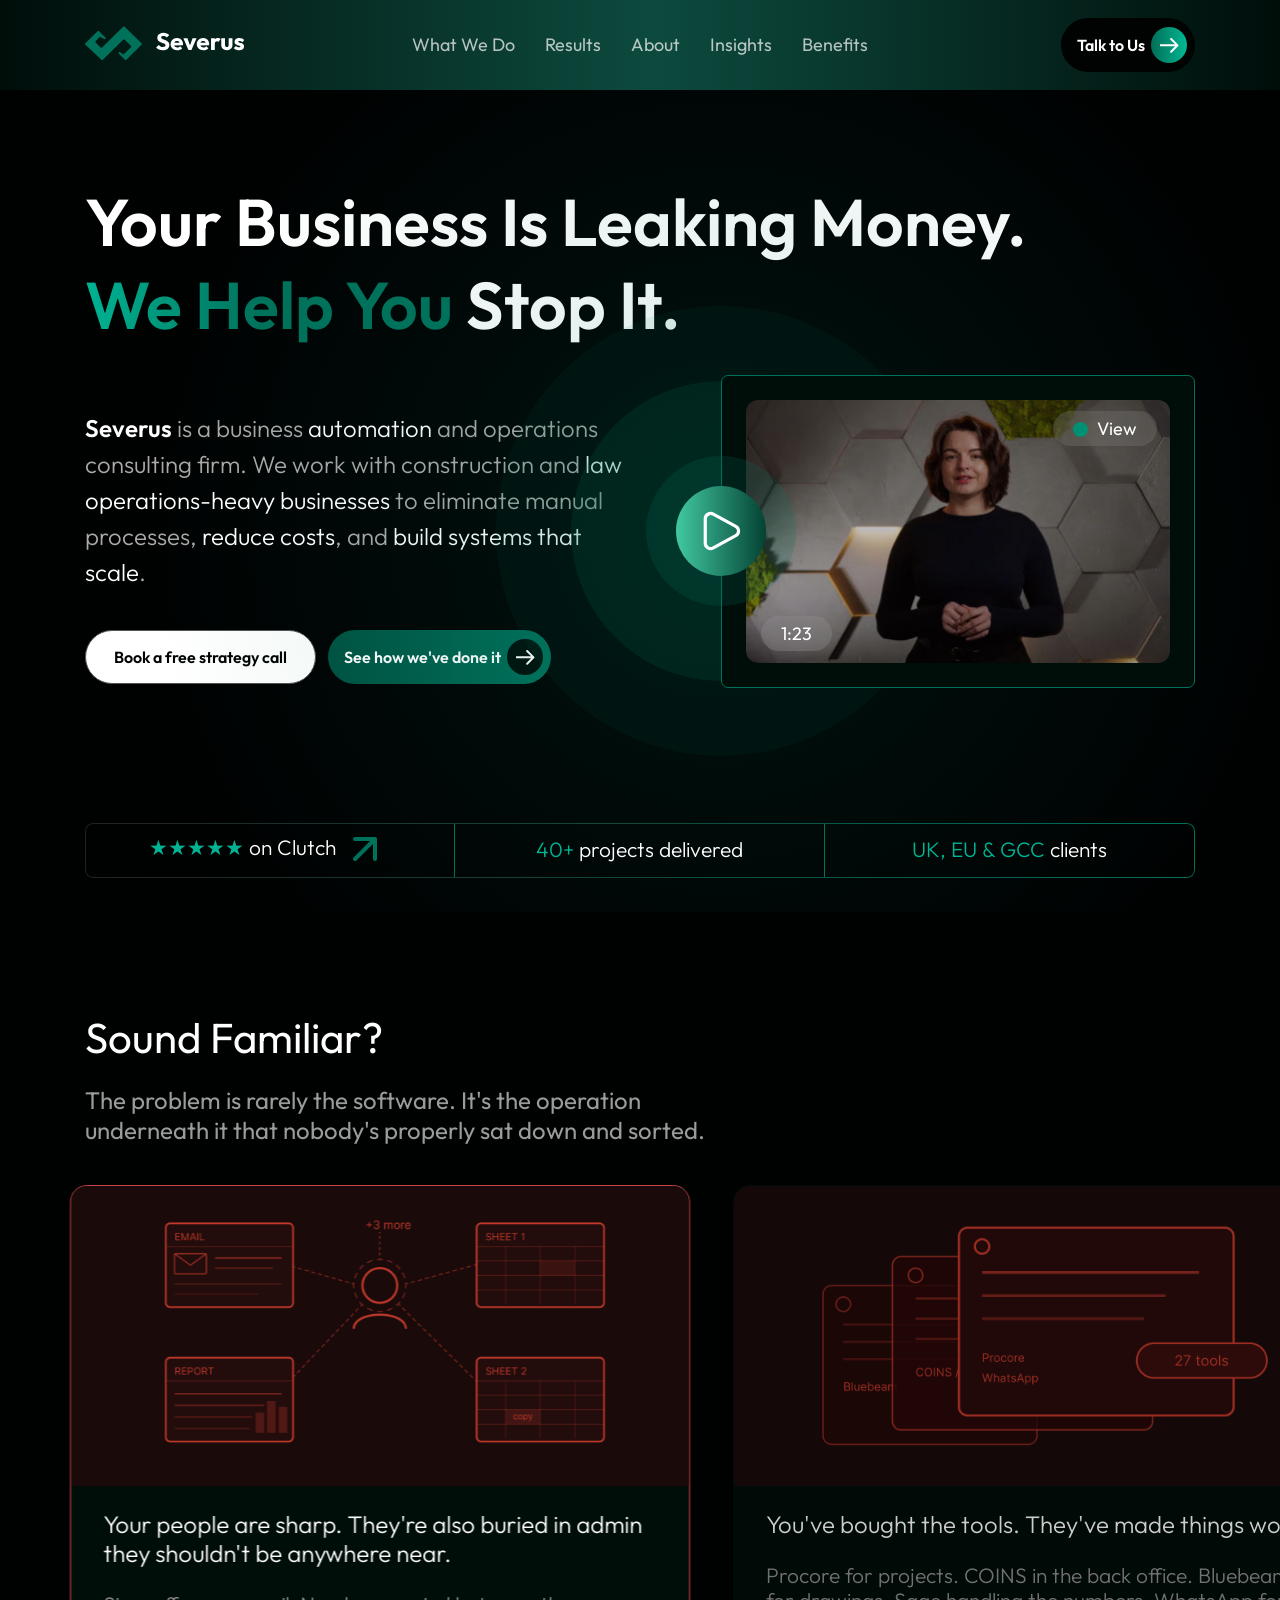
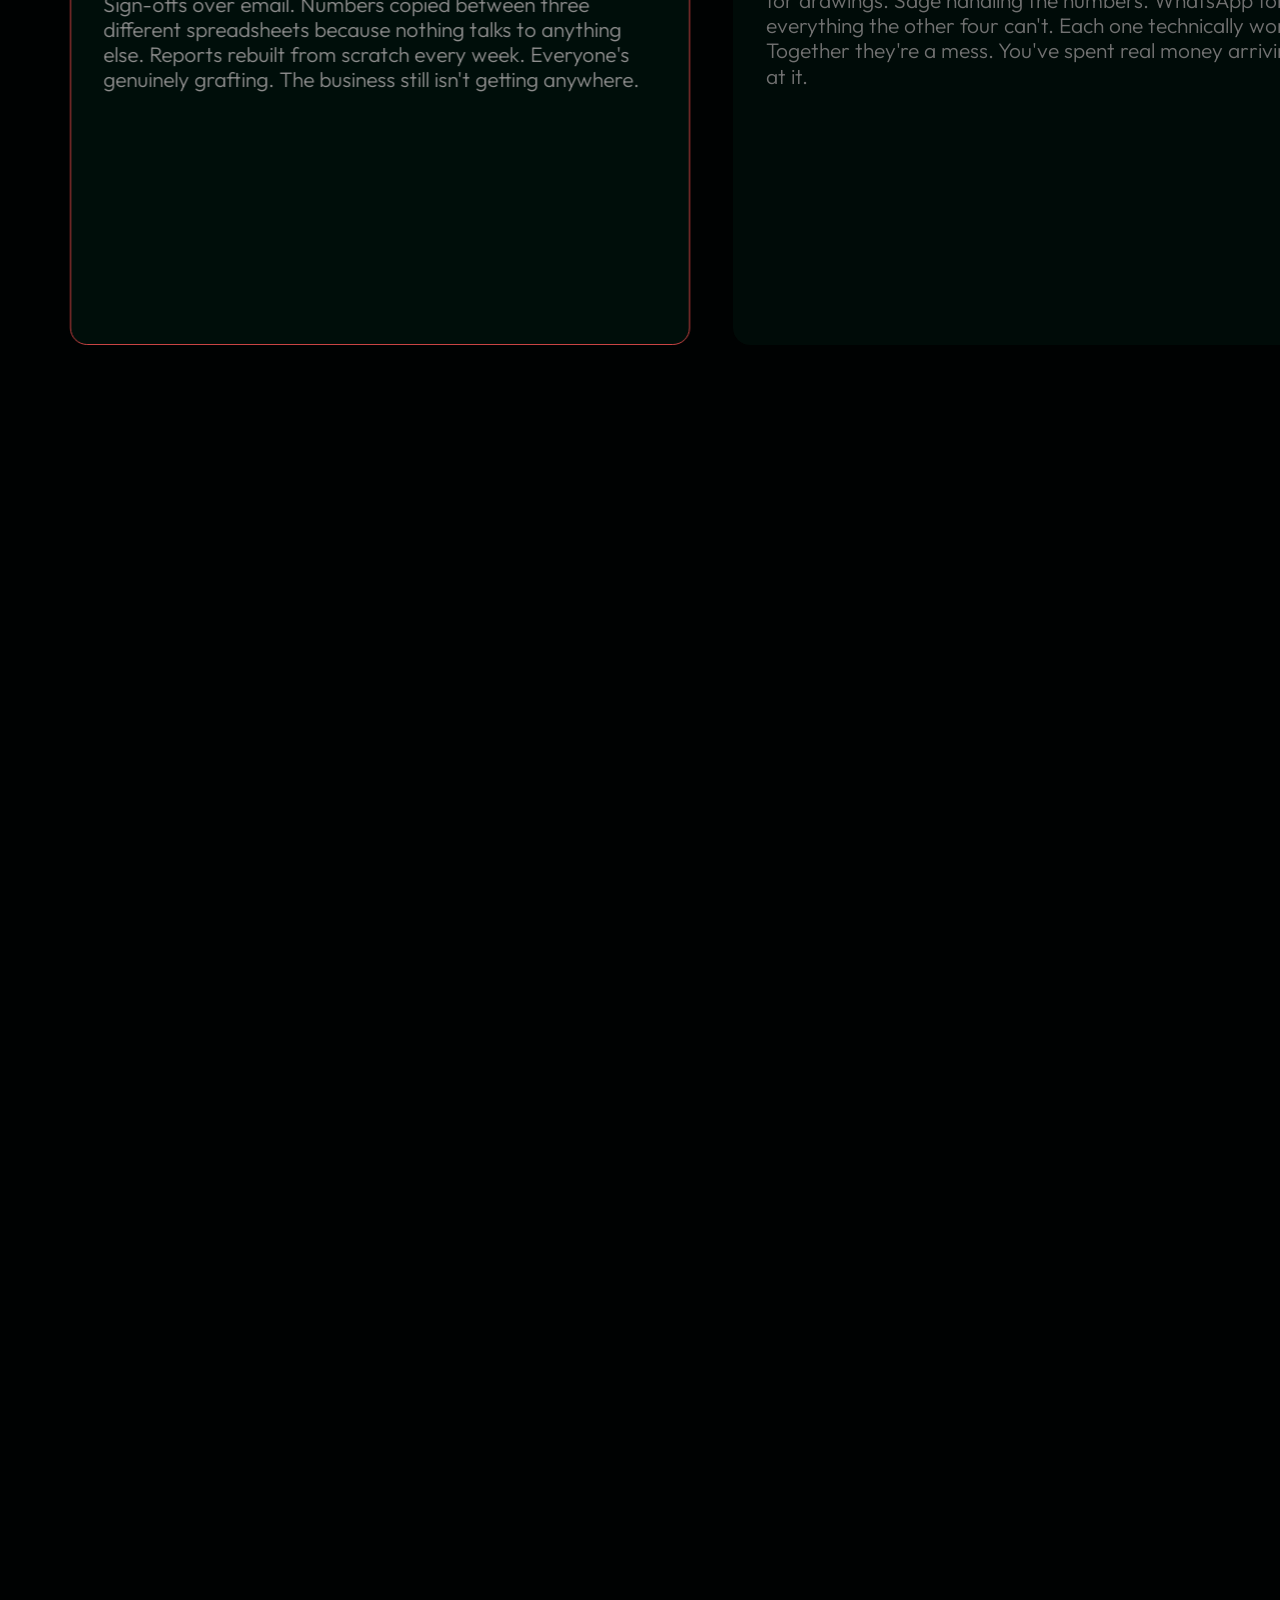
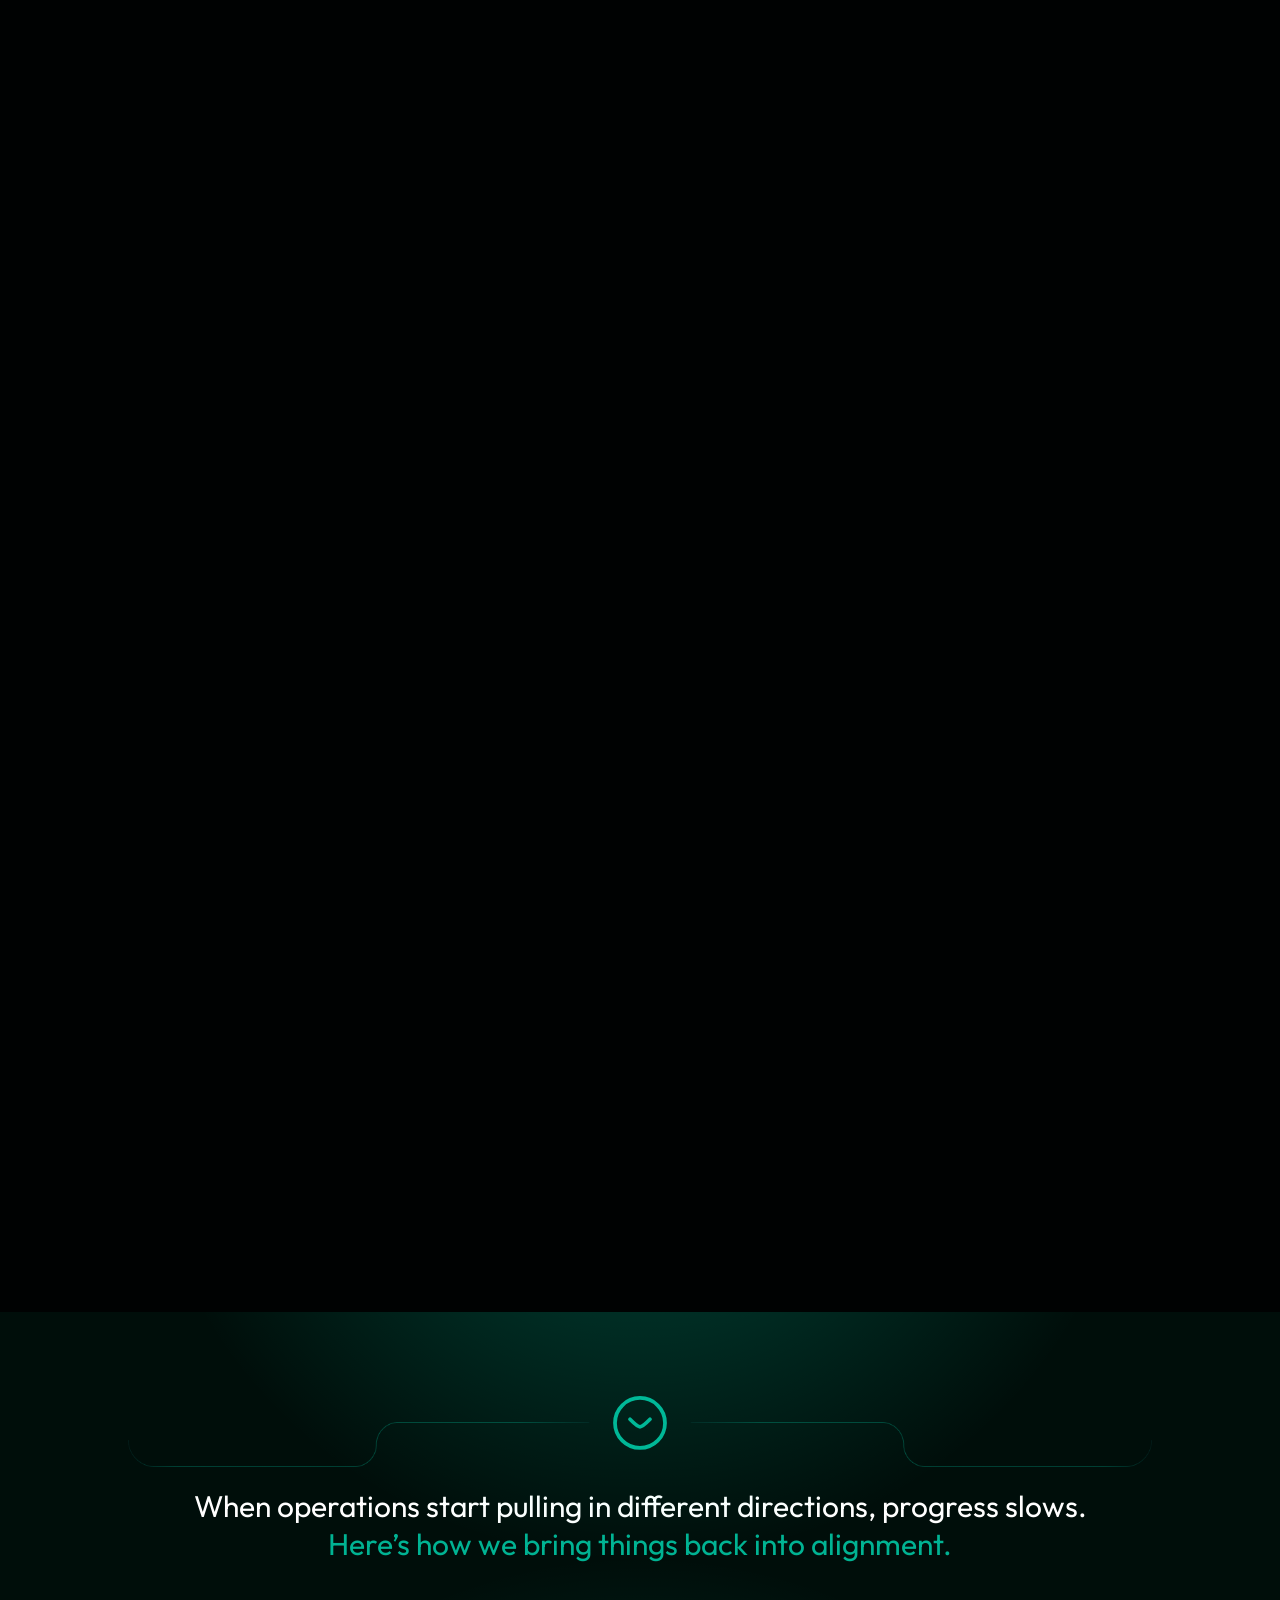
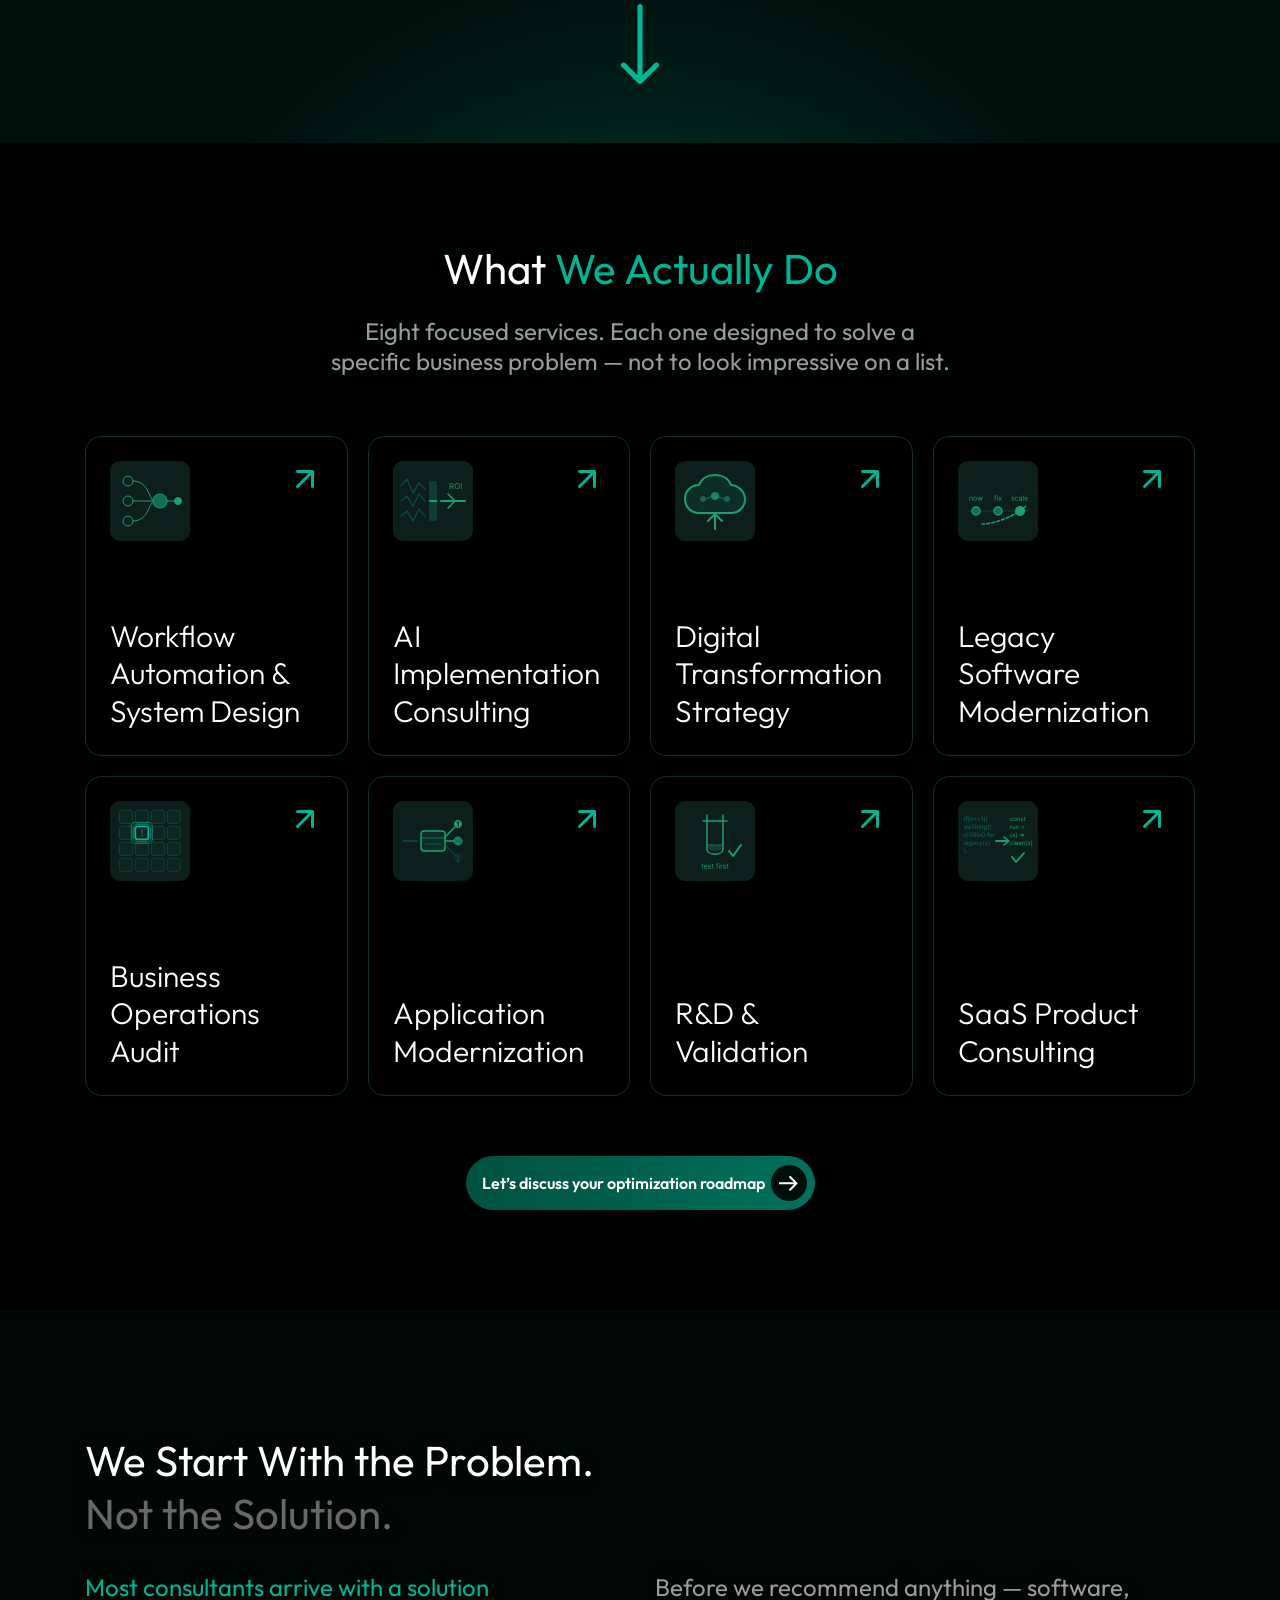
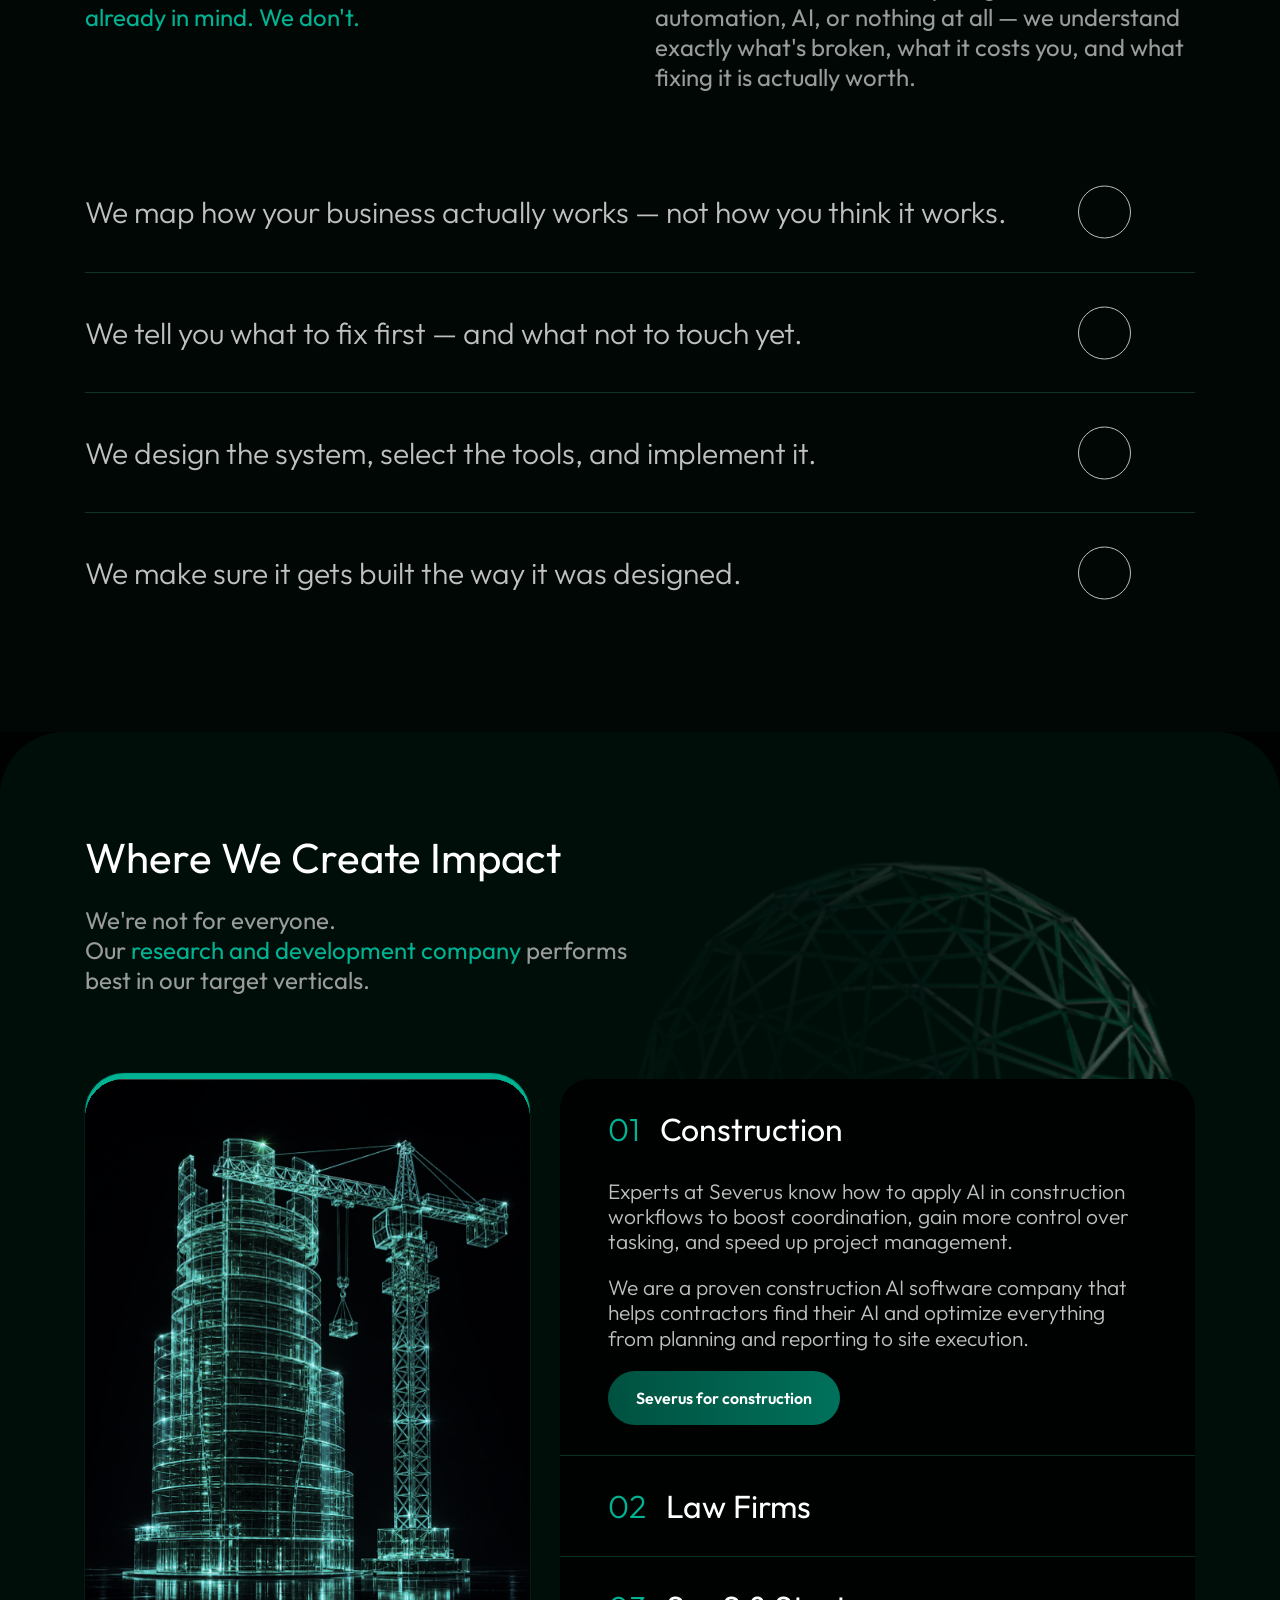
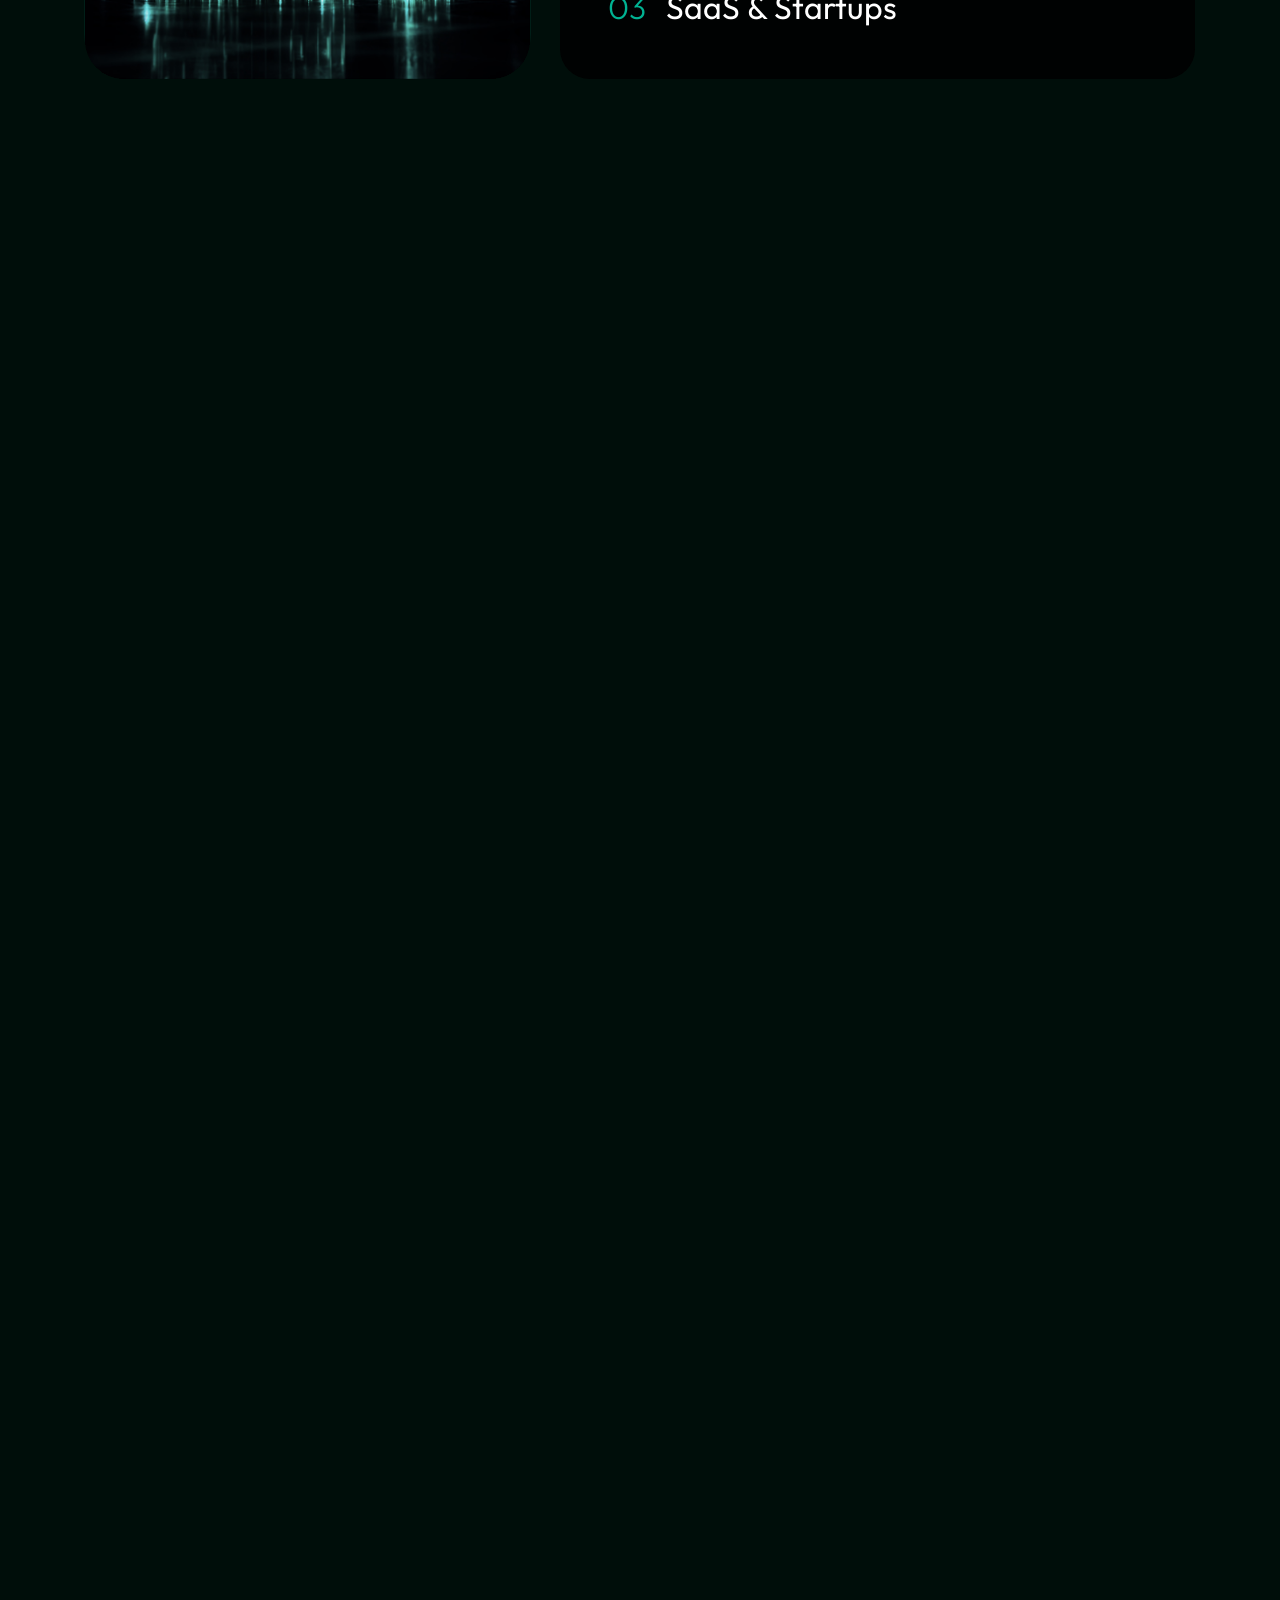
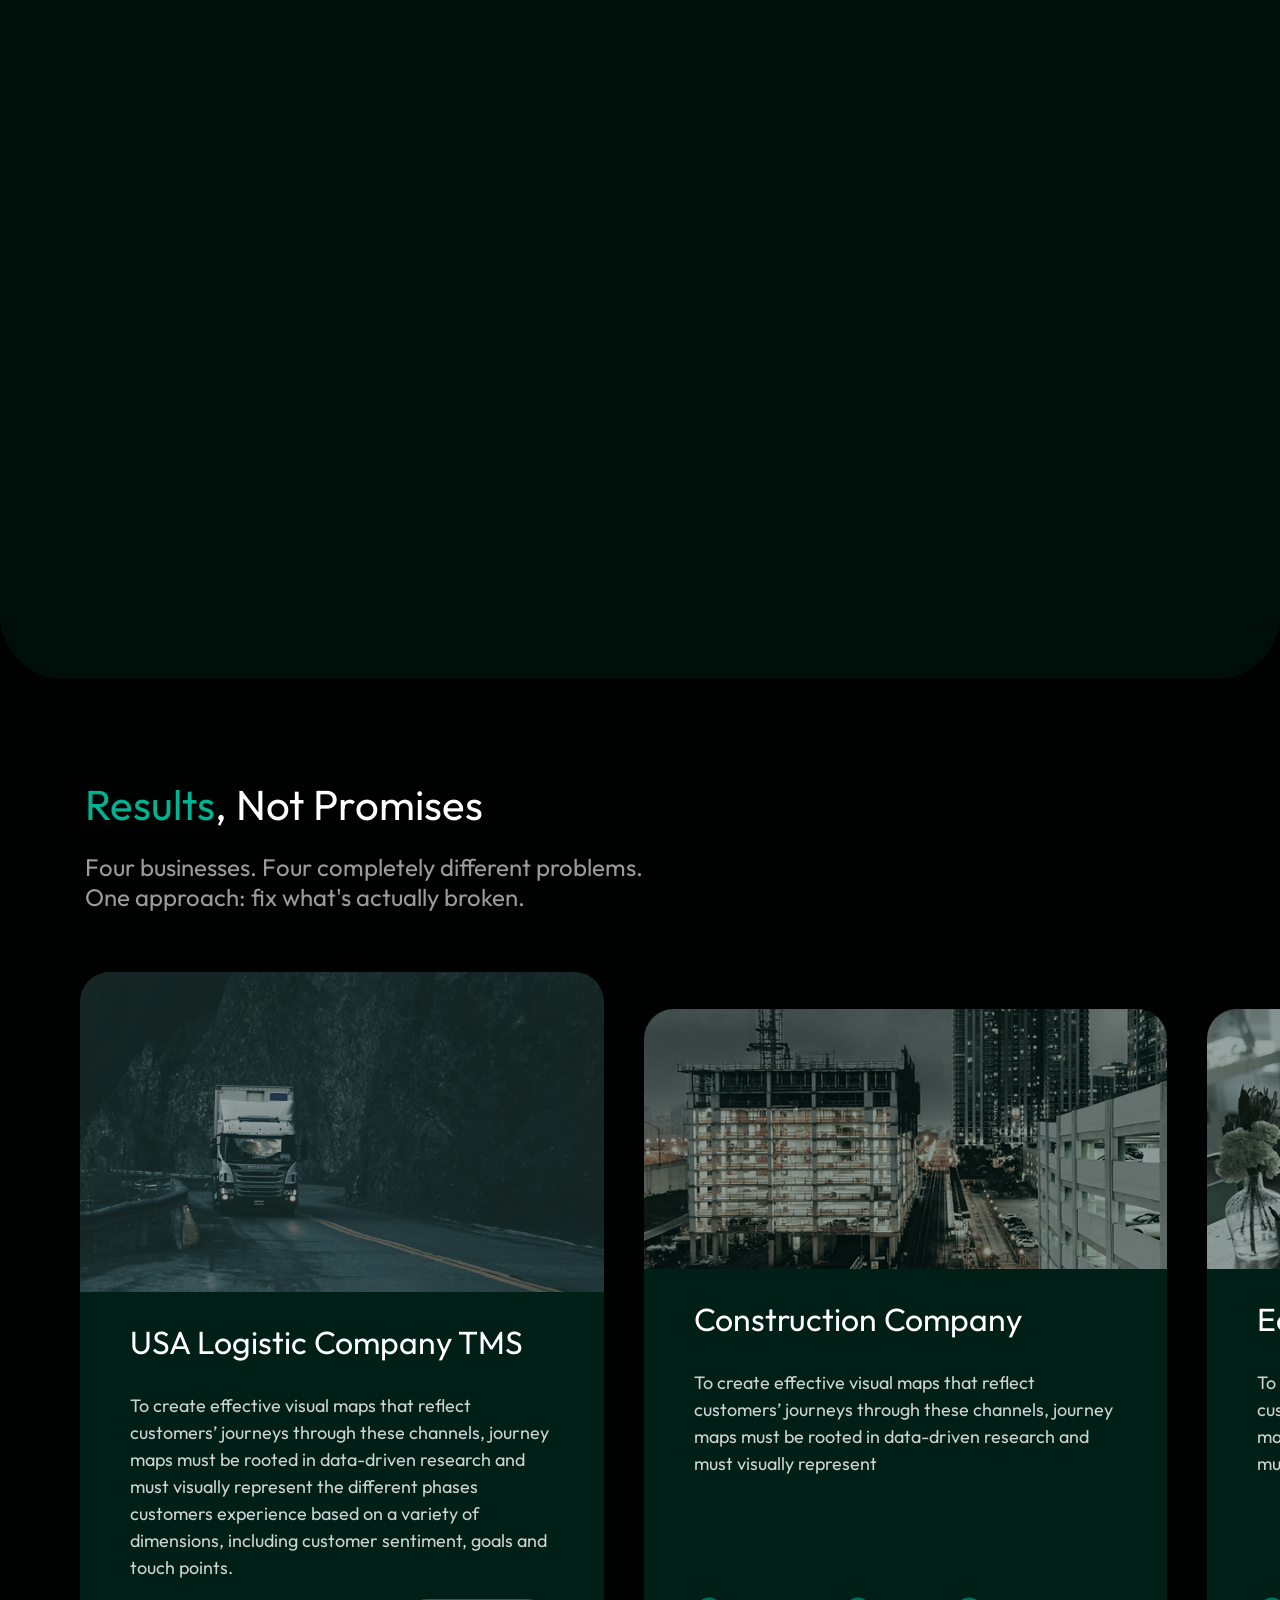
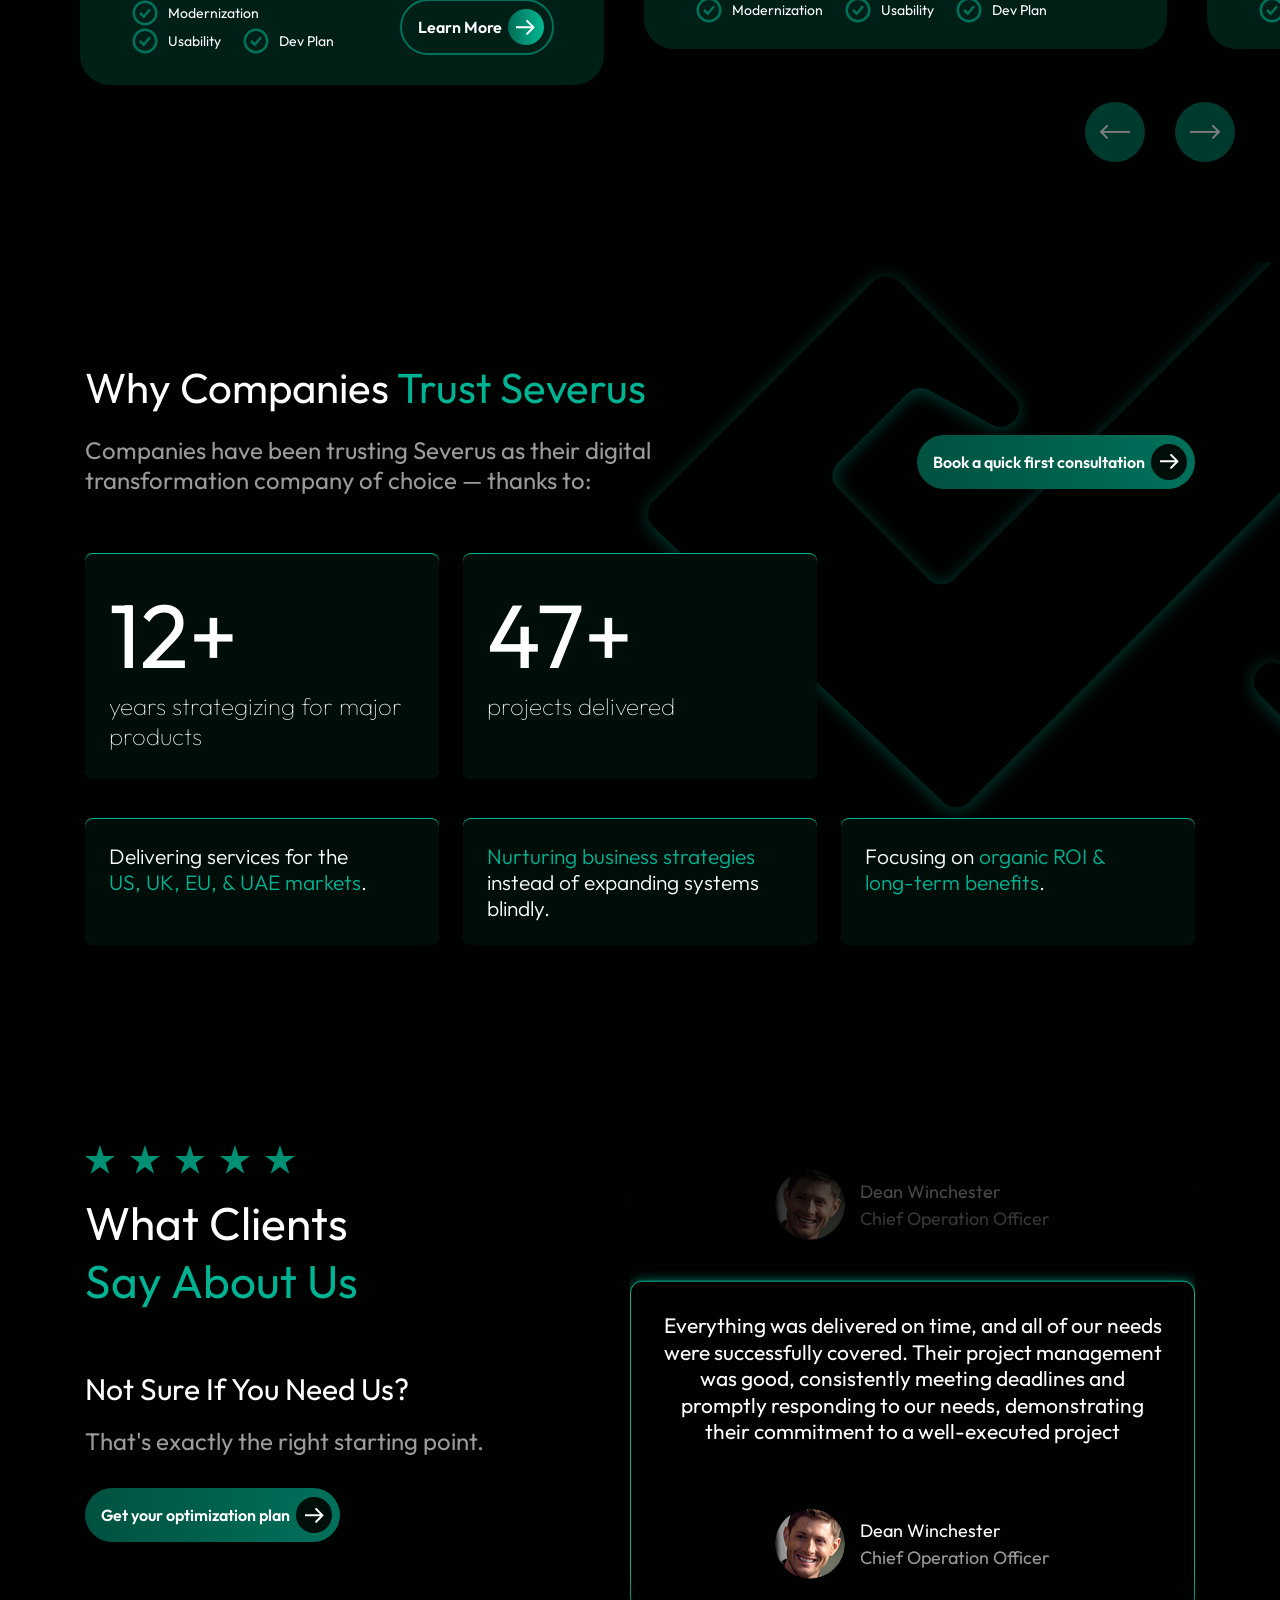
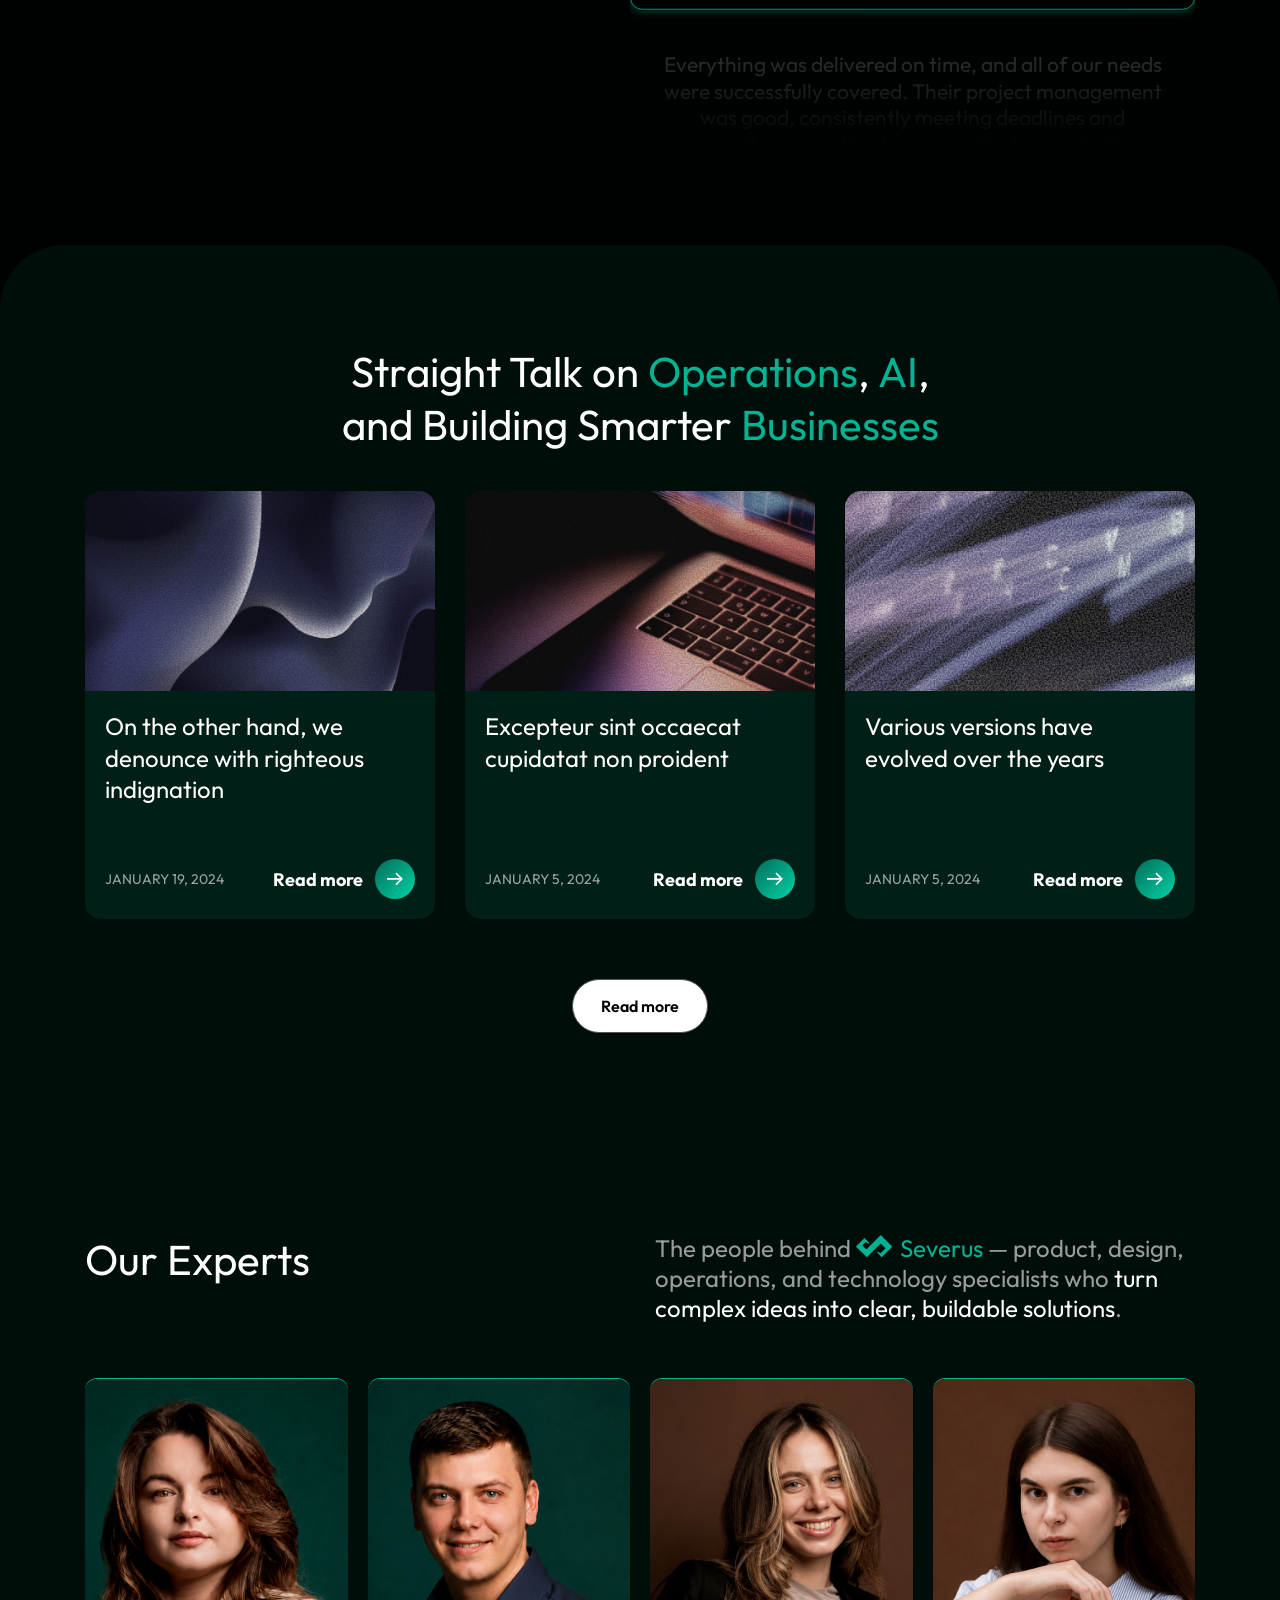
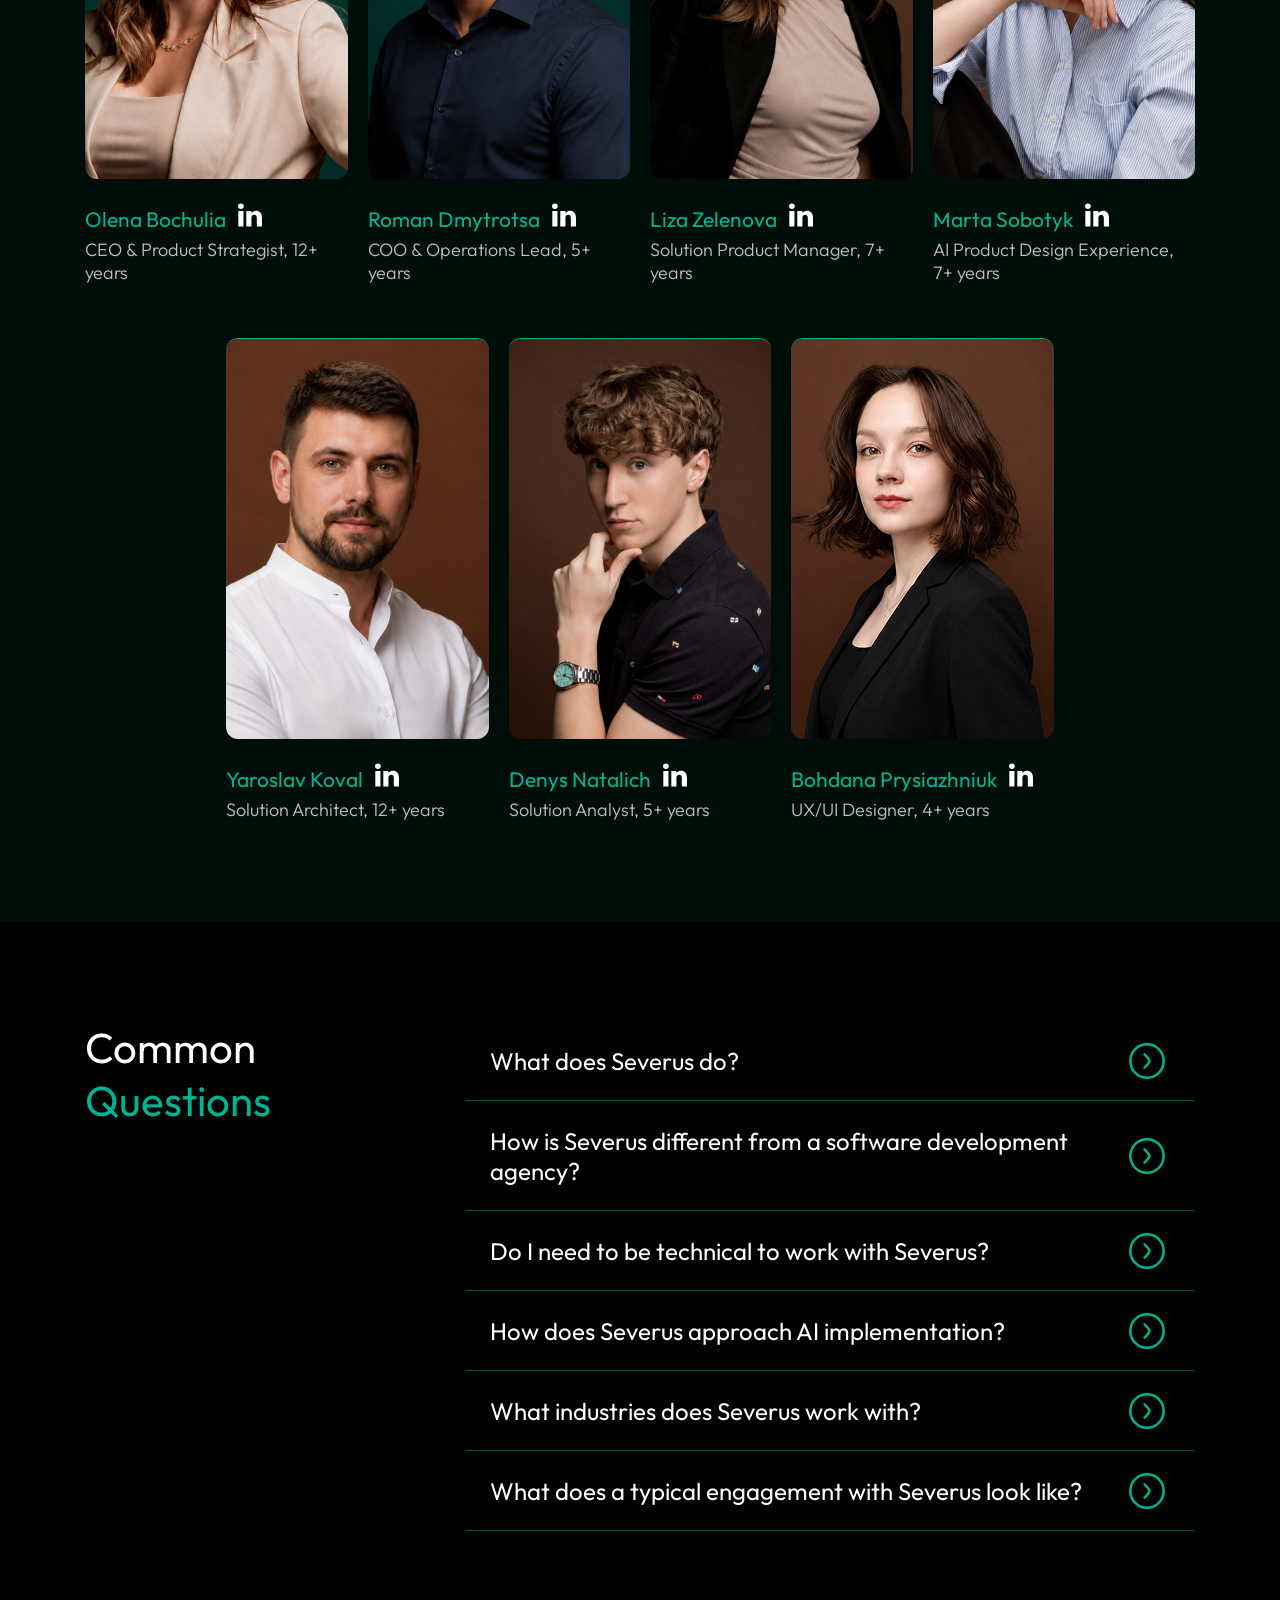
==== commit c0bd7373: "Add files via upload" ====
--- a/index.html
+++ b/index.html
@@ -18,14 +18,14 @@
     <header class="header header--home">
         <div class="container">
             <div class="row align-items-center">
-                <div class="col-xl-2">
+                <div class="col-xl-2 col-lg-3">
                     <div class="header__logo">
                         <a href="#">
                             <img src="img/logo.svg" alt="logo">
                         </a>
                     </div>
                 </div>
-                <div class="col-xl-8">
+                <div class="col-xl-8 col-lg-6">
                     <nav class="header__nav">
                         <uL>
                             <li><a href="#">What We Do</a></li>
@@ -36,7 +36,7 @@
                         </uL>
                     </nav>
                 </div>
-                <div class="col-xl-2">
+                <div class="col-xl-2 col-lg-3">
                     <div class="header__contacts">
                         <a href="#" class="mainbtn">
                             Talk to Us
@@ -58,7 +58,7 @@
                     <span>We Help You</span> Stop It.
                 </h1>
                 <div class="row">
-                    <div class="col-lg-6">
+                    <div class="col-xl-6 col-lg-7">
                         <div class="hero__intro">
                             <p>
                                 <b>Severus</b> is a business <span>automation</span> and operations consulting firm. We
@@ -69,7 +69,7 @@
                         </div>
                         <div class="btnsgroup">
                             <a href="#" class="home-whitebtn">Book a free strategy call</a>
-                            <a href="#" class="mainbtn mainbtn_green">
+                            <a href="#sound-familiar" class="mainbtn mainbtn_green scrolltoid">
                                 See how we've done it
                                 <span>
                                     <img src="img/arrow-btn.svg" alt="icon">
@@ -77,7 +77,7 @@
                             </a>
                         </div>
                     </div>
-                    <div class="col-lg-6 video-col">
+                    <div class="col-xl-6 col-lg-5 video-col">
                         <div class="video-col__wrapper">
                             <span class="hero__video-btn-glow" aria-hidden="true"></span>
                             <span class="hero__video-btn-ring hero__video-btn-ring--lg" aria-hidden="true"></span>
@@ -128,7 +128,7 @@
             </div>
         </section>
 
-        <section class="section--sound-familiar">
+        <section class="section--sound-familiar" id="sound-familiar">
             <div class="sound-familiar__sticky">
                 <div class="container">
                     <div class="section__header">
@@ -562,13 +562,828 @@
 
         </section>
 
-        
-
-
-
-
-
-
+        <section class="section--results">
+            <div class="container">
+                <div class="section__header">
+                    <h2><span>Results</span>, Not Promises</h2>
+                    <p>
+                        Four businesses. Four completely different problems.<br>
+                        One approach: fix what's actually broken.
+                    </p>
+                </div>
+            </div>
+            <div class="results-slider__wrapper">
+                <div class="swiper results-slider">
+                    <div class="swiper-wrapper">
+                        <div class="swiper-slide">
+                            <div class="results-slider__item">
+                                <a href="#" class="imgwrap">
+                                    <img src="img/slide1.jpg" alt="slide">
+                                </a>
+                                <div class="results-slider__descr">
+                                    <div class="topinfo">
+                                        <a href="#">USA Logistic Company TMS</a>
+                                        <p>
+                                            To create effective visual maps that reflect customers’ journeys through
+                                            these channels, journey maps must be rooted in data-driven research and
+                                            must
+                                            visually represent the different phases customers experience based on a
+                                            variety of dimensions, including customer sentiment, goals and touch
+                                            points.
+                                        </p>
+                                    </div>
+                                    <div class="bottinfo">
+                                        <ul>
+                                            <li>
+                                                <img src="img/check-ring.svg" alt="icon">
+                                                Modernization
+                                            </li>
+                                            <li>
+                                                <img src="img/check-ring.svg" alt="icon">
+                                                Usability
+                                            </li>
+                                            <li>
+                                                <img src="img/check-ring.svg" alt="icon">
+                                                Dev Plan
+                                            </li>
+                                        </ul>
+                                        <div class="bottinfo__btnwrap">
+                                            <a href="#" class="mainbtn mainbtn_transparent">
+                                                Learn More
+                                                <span>
+                                                    <img src="img/arrow-btn.svg" alt="icon">
+                                                </span>
+                                            </a>
+                                        </div>
+
+                                    </div>
+                                </div>
+                            </div>
+                        </div>
+                        <div class="swiper-slide">
+                            <div class="results-slider__item">
+                                <a href="#" class="imgwrap">
+                                    <img src="img/slide2.jpg" alt="slide">
+                                </a>
+                                <div class="results-slider__descr">
+                                    <div class="topinfo">
+                                        <a href="#">Construction Company</a>
+                                        <p>
+                                            To create effective visual maps that reflect customers’ journeys through
+                                            these channels, journey maps must be rooted in data-driven research and must
+                                            visually represent
+                                        </p>
+                                    </div>
+                                    <div class="bottinfo">
+                                        <ul>
+                                            <li>
+                                                <img src="img/check-ring.svg" alt="icon">
+                                                Modernization
+                                            </li>
+                                            <li>
+                                                <img src="img/check-ring.svg" alt="icon">
+                                                Usability
+                                            </li>
+                                            <li>
+                                                <img src="img/check-ring.svg" alt="icon">
+                                                Dev Plan
+                                            </li>
+                                        </ul>
+                                        <div class="bottinfo__btnwrap">
+                                            <a href="#" class="mainbtn mainbtn_transparent">
+                                                Learn More
+                                                <span>
+                                                    <img src="img/arrow-btn.svg" alt="icon">
+                                                </span>
+                                            </a>
+                                        </div>
+
+                                    </div>
+                                </div>
+                            </div>
+                        </div>
+                        <div class="swiper-slide">
+                            <div class="results-slider__item">
+                                <a href="#" class="imgwrap">
+                                    <img src="img/slide3.jpg" alt="slide">
+                                </a>
+                                <div class="results-slider__descr">
+                                    <div class="topinfo">
+                                        <a href="#">Ecommerce service
+                                            company</a>
+                                        <p>
+                                            To create effective visual maps that reflect customers’ journeys through
+                                            these channels, journey maps must be rooted in data-driven research and must
+                                            visually
+                                        </p>
+                                    </div>
+                                    <div class="bottinfo">
+                                        <ul>
+                                            <li>
+                                                <img src="img/check-ring.svg" alt="icon">
+                                                Modernization
+                                            </li>
+                                            <li>
+                                                <img src="img/check-ring.svg" alt="icon">
+                                                Usability
+                                            </li>
+                                            <li>
+                                                <img src="img/check-ring.svg" alt="icon">
+                                                Dev Plan
+                                            </li>
+                                        </ul>
+                                        <div class="bottinfo__btnwrap">
+                                            <a href="#" class="mainbtn mainbtn_transparent">
+                                                Learn More
+                                                <span>
+                                                    <img src="img/arrow-btn.svg" alt="icon">
+                                                </span>
+                                            </a>
+                                        </div>
+
+                                    </div>
+                                </div>
+                            </div>
+                        </div>
+                        <div class="swiper-slide">
+                            <div class="results-slider__item">
+                                <a href="#" class="imgwrap">
+                                    <img src="img/slide2.jpg" alt="slide">
+                                </a>
+                                <div class="results-slider__descr">
+                                    <div class="topinfo">
+                                        <a href="#">Construction Company</a>
+                                        <p>
+                                            To create effective visual maps that reflect customers’ journeys through
+                                            these channels, journey maps must be rooted in data-driven research and must
+                                            visually represent
+                                        </p>
+                                    </div>
+                                    <div class="bottinfo">
+                                        <ul>
+                                            <li>
+                                                <img src="img/check-ring.svg" alt="icon">
+                                                Modernization
+                                            </li>
+                                            <li>
+                                                <img src="img/check-ring.svg" alt="icon">
+                                                Usability
+                                            </li>
+                                            <li>
+                                                <img src="img/check-ring.svg" alt="icon">
+                                                Dev Plan
+                                            </li>
+                                        </ul>
+                                        <div class="bottinfo__btnwrap">
+                                            <a href="#" class="mainbtn mainbtn_transparent">
+                                                Learn More
+                                                <span>
+                                                    <img src="img/arrow-btn.svg" alt="icon">
+                                                </span>
+                                            </a>
+                                        </div>
+
+                                    </div>
+                                </div>
+                            </div>
+                        </div>
+                    </div>
+
+                </div>
+                <div class="container">
+                    <div class="results-slider__arrows">
+                        <div class="swiper-button-prev results-slider__prev">
+                            <img src="img/prev-arrow.svg" alt="prev">
+                        </div>
+                        <div class="swiper-button-next results-slider__next">
+                            <img src="img/next-arrow.svg" alt="next">
+                        </div>
+                    </div>
+                </div>
+
+            </div>
+        </section>
+
+        <section class="section--trust">
+            <img class="trust__bg" src="img/bg-logo.png" alt="bg">
+            <div class="container">
+                <div class="section__header">
+                    <h2>
+                        Why Companies <span>Trust Severus</span>
+                    </h2>
+                    <div class="row">
+                        <div class="col-lg-7">
+                            <p>
+                                Companies have been trusting Severus as their digital transformation company of choice —
+                                thanks to:
+                            </p>
+                        </div>
+                        <div class="col-lg-5">
+                            <div class="trust__headbtn">
+                                <a href="#" class="mainbtn mainbtn_green">
+                                    Book a quick first consultation
+                                    <span>
+                                        <img src="img/arrow-btn.svg" alt="icon">
+                                    </span>
+                                </a>
+                            </div>
+                        </div>
+                    </div>
+                </div>
+                <div class="row stats-lg">
+                    <div class="col-lg-4">
+                        <div class="stats-lg__item">
+                            <p class="title">12+</p>
+                            <p>
+                                years strategizing for major products
+                            </p>
+                        </div>
+                    </div>
+                    <div class="col-lg-4">
+                        <div class="stats-lg__item">
+                            <p class="title">47+</p>
+                            <p>
+                                projects delivered
+                            </p>
+                        </div>
+                    </div>
+                </div>
+                <div class="row stats-sm">
+                    <div class="col-lg-4">
+                        <div class="stats-sm__item">
+                            <p>
+                                Delivering services for the<br>
+                                <span>US, UK, EU, & UAE markets</span>.
+                            </p>
+                        </div>
+                    </div>
+                    <div class="col-lg-4">
+                        <div class="stats-sm__item">
+                            <p>
+                                <span>Nurturing business strategies</span> instead of expanding systems blindly.
+                            </p>
+                        </div>
+                    </div>
+                    <div class="col-lg-4">
+                        <div class="stats-sm__item">
+                            <p>
+                                Focusing on <span>organic ROI &<br>
+                                    long-term benefits</span>.
+                            </p>
+                        </div>
+                    </div>
+
+                </div>
+            </div>
+        </section>
+
+        <section class="section--testimonials">
+            <div class="container">
+                <div class="row">
+                    <div class="col-lg-5">
+                        <div class="testimonials__info">
+                            <div class="testimonials__stars">
+                                <img src="img/star.svg" alt="icon">
+                                <img src="img/star.svg" alt="icon">
+                                <img src="img/star.svg" alt="icon">
+                                <img src="img/star.svg" alt="icon">
+                                <img src="img/star.svg" alt="icon">
+                            </div>
+
+                            <h2>
+                                What Clients <br>
+                                <span>Say About Us</span>
+                            </h2>
+                            <h3>
+                                Not Sure If You Need Us?
+                            </h3>
+                            <p>That's exactly the right starting point.</p>
+                            <a href="#" class="mainbtn mainbtn_green">
+                                Get your optimization plan
+                                <span>
+                                    <img src="img/arrow-btn.svg" alt="icon">
+                                </span>
+                            </a>
+                        </div>
+                    </div>
+                    <div class="col-lg-7">
+                        <div class="testimonials-sliderwrapper">
+                            <div class="swiper testimonials-slider">
+                                <div class="swiper-wrapper">
+                                    <div class="swiper-slide">
+                                        <article class="testimonials__card">
+                                            <p class="testimonials__text">Everything was delivered on time, and all of
+                                                our needs were successfully covered. Their project management was good,
+                                                consistently meeting deadlines and promptly responding to our needs,
+                                                demonstrating their commitment to a well-executed project</p>
+                                            <div class="testimonials__author">
+                                                <img src="img/testimonial-avatar.png" alt="Dean Winchester"
+                                                    class="testimonials__avatar">
+                                                <div class="testimonials__meta">
+                                                    <span class="testimonials__name">Dean Winchester</span>
+                                                    <span class="testimonials__role">Chief Operation Officer</span>
+                                                </div>
+                                            </div>
+                                        </article>
+                                    </div>
+                                    <div class="swiper-slide">
+                                        <article class="testimonials__card">
+                                            <p class="testimonials__text">Everything was delivered on time, and all of
+                                                our needs were successfully covered. Their project management was good,
+                                                consistently meeting deadlines and promptly responding to our needs,
+                                                demonstrating their commitment to a well-executed project</p>
+                                            <div class="testimonials__author">
+                                                <img src="img/testimonial-avatar.png" alt="Dean Winchester"
+                                                    class="testimonials__avatar">
+                                                <div class="testimonials__meta">
+                                                    <span class="testimonials__name">Dean Winchester</span>
+                                                    <span class="testimonials__role">Chief Operation Officer</span>
+                                                </div>
+                                            </div>
+                                        </article>
+                                    </div>
+                                    <div class="swiper-slide">
+                                        <article class="testimonials__card">
+                                            <p class="testimonials__text">Everything was delivered on time, and all of
+                                                our needs were successfully covered. Their project management was good,
+                                                consistently meeting deadlines and promptly responding to our needs,
+                                                demonstrating their commitment to a well-executed project</p>
+                                            <div class="testimonials__author">
+                                                <img src="img/testimonial-avatar.png" alt="Dean Winchester"
+                                                    class="testimonials__avatar">
+                                                <div class="testimonials__meta">
+                                                    <span class="testimonials__name">Dean Winchester</span>
+                                                    <span class="testimonials__role">Chief Operation Officer</span>
+                                                </div>
+                                            </div>
+                                        </article>
+                                    </div>
+                                    <div class="swiper-slide">
+                                        <article class="testimonials__card">
+                                            <p class="testimonials__text">Everything was delivered on time, and all of
+                                                our needs were successfully covered. Their project management was good,
+                                                consistently meeting deadlines and promptly responding to our needs,
+                                                demonstrating their commitment to a well-executed project</p>
+                                            <div class="testimonials__author">
+                                                <img src="img/testimonial-avatar.png" alt="Dean Winchester"
+                                                    class="testimonials__avatar">
+                                                <div class="testimonials__meta">
+                                                    <span class="testimonials__name">Dean Winchester</span>
+                                                    <span class="testimonials__role">Chief Operation Officer</span>
+                                                </div>
+                                            </div>
+                                        </article>
+                                    </div>
+                                </div>
+                            </div>
+                        </div>
+                    </div>
+                </div>
+            </div>
+        </section>
+
+        <section class="section--products">
+            <div class="container">
+                <h2 class="text-center">
+                    Straight Talk on <span>Operations</span>, <span>AI</span>,<br>
+                    and Building Smarter <span>Businesses</span>
+                </h2>
+                <div class="row">
+                    <div class="col-lg-4">
+                        <a href="#" class="product__item">
+                            <div class="imgwrap">
+                                <img src="img/product1.jpg" alt="product">
+                            </div>
+                            <div class="description">
+                                <h3 class="product__title">On the other hand, we denounce with righteous indignation
+                                </h3>
+                                <div class="product__meta">
+                                    <time class="product__date" datetime="2024-01-19">January 19, 2024</time>
+                                    <span class="product__more">
+                                        Read more
+                                        <span class="product__more-icon">
+                                            <img src="img/arrow-btn.svg" alt="">
+                                        </span>
+                                    </span>
+                                </div>
+                            </div>
+                        </a>
+                    </div>
+                    <div class="col-lg-4">
+                        <a href="#" class="product__item">
+                            <div class="imgwrap">
+                                <img src="img/product2.jpg" alt="product">
+                            </div>
+                            <div class="description">
+                                <h3 class="product__title">
+                                    Excepteur sint occaecat cupidatat non proident
+                                </h3>
+                                <div class="product__meta">
+                                    <time class="product__date" datetime="2024-01-19">January 5, 2024</time>
+                                    <span class="product__more">
+                                        Read more
+                                        <span class="product__more-icon">
+                                            <img src="img/arrow-btn.svg" alt="">
+                                        </span>
+                                    </span>
+                                </div>
+                            </div>
+                        </a>
+                    </div>
+                    <div class="col-lg-4">
+                        <a href="#" class="product__item">
+                            <div class="imgwrap">
+                                <img src="img/product3.jpg" alt="product">
+                            </div>
+                            <div class="description">
+                                <h3 class="product__title">
+                                    Various versions have evolved over the years
+                                </h3>
+                                <div class="product__meta">
+                                    <time class="product__date" datetime="2024-01-19">January 5, 2024</time>
+                                    <span class="product__more">
+                                        Read more
+                                        <span class="product__more-icon">
+                                            <img src="img/arrow-btn.svg" alt="">
+                                        </span>
+                                    </span>
+                                </div>
+                            </div>
+                        </a>
+                    </div>
+                </div>
+                <div class="products__bottomsect">
+                    <a href="#" class="home-whitebtn">Read more</a>
+                </div>
+            </div>
+        </section>
+
+        <section class="section--experts">
+            <div class="container">
+                <div class="experts__header">
+                    <div class="row">
+                        <div class="col-lg-6">
+                            <h2>Our Experts</h2>
+                        </div>
+                        <div class="col-lg-6">
+                            <p>
+                                The people behind <b class="team__brand">Severus</b> — product, design, operations, and
+                                technology specialists who
+                                <span> turn complex ideas into clear, buildable solutions</span>.
+                            </p>
+                        </div>
+                    </div>
+                </div>
+                <div class="row experts__list justify-content-center">
+                    <div class="col-xl-3 col-lg-4">
+                        <article class="experts__item">
+                            <div class="experts__photo">
+                                <img src="img/expert1.jpg" alt="Olena Bochulia">
+                                <div class="experts__overlay">
+                                    <div class="blockquote-wrap">
+                                        <img class="experts__overlay-icon" src="img/quoute-icon.svg" alt="icon">
+                                        <blockquote class="experts__quote">Great products are not built from features.
+                                            They
+                                            are built from clear problems, sharp decisions, and the discipline to
+                                            execute.
+                                        </blockquote>
+                                    </div>
+                                    <p class="experts__overlay-role">Product strategy and complex digital solutions.</p>
+                                </div>
+                            </div>
+                            <div class="experts__info">
+                                <h3 class="experts__name">
+                                    Olena Bochulia
+                                    <a href="#" class="experts__ln" aria-label="LinkedIn">
+                                        <img src="img/ln.svg" alt="">
+                                    </a>
+                                </h3>
+                                <p class="experts__role">CEO & Product Strategist, 12+ years</p>
+                            </div>
+                        </article>
+                    </div>
+                    <div class="col-xl-3 col-lg-4">
+                        <article class="experts__item">
+                            <div class="experts__photo">
+                                <img src="img/expert2.jpg" alt="Olena Bochulia">
+                                <div class="experts__overlay">
+                                    <div class="blockquote-wrap">
+                                        <img class="experts__overlay-icon" src="img/quoute-icon.svg" alt="icon">
+                                        <blockquote class="experts__quote">
+                                            A good process should not slow people down. It should remove chaos and help
+                                            the team move faster.
+                                        </blockquote>
+                                    </div>
+                                    <p class="experts__overlay-role">Keeps delivery structured, predictable, and
+                                        efficient. </p>
+                                </div>
+                            </div>
+                            <div class="experts__info">
+                                <h3 class="experts__name">
+                                    Roman Dmytrotsa
+                                    <a href="#" class="experts__ln" aria-label="LinkedIn">
+                                        <img src="img/ln.svg" alt="">
+                                    </a>
+                                </h3>
+                                <p class="experts__role">COO & Operations Lead, 5+ years</p>
+                            </div>
+                        </article>
+                    </div>
+                    <div class="col-xl-3 col-lg-4">
+                        <article class="experts__item">
+                            <div class="experts__photo">
+                                <img src="img/expert3.jpg" alt="Olena Bochulia">
+                                <div class="experts__overlay">
+                                    <div class="blockquote-wrap">
+                                        <img class="experts__overlay-icon" src="img/quoute-icon.svg" alt="icon">
+                                        <blockquote class="experts__quote">
+                                            Good UX is not about making screens beautiful. It is about making complex
+                                            decisions feel simple for the user.
+                                        </blockquote>
+                                    </div>
+                                    <p class="experts__overlay-role">Complex UX, product flows, user-centred solutions.
+                                    </p>
+                                </div>
+                            </div>
+                            <div class="experts__info">
+                                <h3 class="experts__name">
+                                    Liza Zelenova
+                                    <a href="#" class="experts__ln" aria-label="LinkedIn">
+                                        <img src="img/ln.svg" alt="">
+                                    </a>
+                                </h3>
+                                <p class="experts__role">Solution Product Manager, 7+ years</p>
+                            </div>
+                        </article>
+                    </div>
+                    <div class="col-xl-3 col-lg-4">
+                        <article class="experts__item">
+                            <div class="experts__photo">
+                                <img src="img/expert4.jpg" alt="Olena Bochulia">
+                                <div class="experts__overlay">
+                                    <div class="blockquote-wrap">
+                                        <img class="experts__overlay-icon" src="img/quoute-icon.svg" alt="icon">
+                                        <blockquote class="experts__quote">
+                                            AI should not make products feel complicated. It should make users feel more
+                                            capable.
+                                        </blockquote>
+                                    </div>
+                                    <p class="experts__overlay-role">AI-powered product experiences and digital
+                                        platforms.</p>
+                                </div>
+                            </div>
+                            <div class="experts__info">
+                                <h3 class="experts__name">
+                                    Marta Sobotyk
+                                    <a href="#" class="experts__ln" aria-label="LinkedIn">
+                                        <img src="img/ln.svg" alt="">
+                                    </a>
+                                </h3>
+                                <p class="experts__role">AI Product Design Experience, 7+ years</p>
+                            </div>
+                        </article>
+                    </div>
+                    <div class="col-xl-3 col-lg-4">
+                        <article class="experts__item">
+                            <div class="experts__photo">
+                                <img src="img/expert5.jpg" alt="Olena Bochulia">
+                                <div class="experts__overlay">
+                                    <div class="blockquote-wrap">
+                                        <img class="experts__overlay-icon" src="img/quoute-icon.svg" alt="icon">
+                                        <blockquote class="experts__quote">
+                                            Strong architecture is invisible when everything works and very expensive
+                                            when it is missing.
+                                        </blockquote>
+                                    </div>
+                                    <p class="experts__overlay-role">Digital transformation, system modernisation.</p>
+                                </div>
+                            </div>
+                            <div class="experts__info">
+                                <h3 class="experts__name">
+                                    Yaroslav Koval
+                                    <a href="#" class="experts__ln" aria-label="LinkedIn">
+                                        <img src="img/ln.svg" alt="">
+                                    </a>
+                                </h3>
+                                <p class="experts__role">Solution Architect, 12+ years</p>
+                            </div>
+                        </article>
+                    </div>
+                    <div class="col-xl-3 col-lg-4">
+                        <article class="experts__item">
+                            <div class="experts__photo">
+                                <img src="img/expert6.jpg" alt="Olena Bochulia">
+                                <div class="experts__overlay">
+                                    <div class="blockquote-wrap">
+                                        <img class="experts__overlay-icon" src="img/quoute-icon.svg" alt="icon">
+                                        <blockquote class="experts__quote">
+                                            Before building the solution, you need to understand the real system behind
+                                            the problem.
+                                        </blockquote>
+                                    </div>
+                                    <p class="experts__overlay-role">Product analysis and solution planning.</p>
+                                </div>
+                            </div>
+                            <div class="experts__info">
+                                <h3 class="experts__name">
+                                    Denys Natalich
+                                    <a href="#" class="experts__ln" aria-label="LinkedIn">
+                                        <img src="img/ln.svg" alt="">
+                                    </a>
+                                </h3>
+                                <p class="experts__role">Solution Analyst, 5+ years</p>
+                            </div>
+                        </article>
+                    </div>
+                    <div class="col-xl-3 col-lg-4">
+                        <article class="experts__item">
+                            <div class="experts__photo">
+                                <img src="img/expert7.jpg" alt="Olena Bochulia">
+                                <div class="experts__overlay">
+                                    <div class="blockquote-wrap">
+                                        <img class="experts__overlay-icon" src="img/quoute-icon.svg" alt="icon">
+                                        <blockquote class="experts__quote">
+                                            Design is not decoration. It is the way users understand what to do next.
+                                        </blockquote>
+                                    </div>
+                                    <p class="experts__overlay-role">Interface design, visual systems, mobile and web
+                                        UX.</p>
+                                </div>
+                            </div>
+                            <div class="experts__info">
+                                <h3 class="experts__name">
+                                    Bohdana Prysiazhniuk
+                                    <a href="#" class="experts__ln" aria-label="LinkedIn">
+                                        <img src="img/ln.svg" alt="">
+                                    </a>
+                                </h3>
+                                <p class="experts__role">UX/UI Designer, 4+ years</p>
+                            </div>
+                        </article>
+                    </div>
+                </div>
+            </div>
+        </section>
+
+        <section class="section--faq">
+            <div class="container">
+                <div class="row">
+                    <div class="col-lg-4">
+                        <h2>
+                            Common
+                            <span>Questions</span>
+                        </h2>
+                    </div>
+                    <div class="col-lg-8">
+                        <div class="cqsect">
+                            <div class="cqsect__item">
+                                <div class="cqsect__header">
+                                    <h4>What does Severus do?</h4>
+                                    <img class="cqsect__icon" src="img/faq-icon.svg" alt="">
+                                </div>
+                                <div class="cqsect__body">
+                                    <p>
+                                        Severus is a business automation and operations consulting firm. We evaluate how
+                                        your business runs, find the inefficiencies costing you money, and design the
+                                        workflows or technical requirements to fix them. We are not a dev agency. We
+                                        make sure the right decisions get made before anyone writes a line of code.
+                                    </p>
+                                </div>
+                            </div>
+                            <div class="cqsect__item">
+                                <div class="cqsect__header">
+                                    <h4>How is Severus different from a software development agency?</h4>
+                                    <img class="cqsect__icon" src="img/faq-icon.svg" alt="">
+                                </div>
+                                <div class="cqsect__body">
+                                    <p>
+                                        A dev agency builds what you tell them to build. Severus asks whether what you
+                                        want to build is actually the right solution. We are vendor-independent
+                                        consultants. Our goal is to solve your business problem, sometimes that means
+                                        building software, sometimes it means fixing a broken process with existing
+                                        tools.
+                                    </p>
+                                </div>
+                            </div>
+                            <div class="cqsect__item">
+                                <div class="cqsect__header">
+                                    <h4>Do I need to be technical to work with Severus?</h4>
+                                    <img class="cqsect__icon" src="img/faq-icon.svg" alt="">
+                                </div>
+                                <div class="cqsect__body">
+                                    <p>
+                                        No. The majority of our clients are non-technical founders and business owners.
+                                        We translate your business goals into clear technical requirements so you don’t
+                                        have to guess or learn to code.
+                                    </p>
+                                </div>
+                            </div>
+                            <div class="cqsect__item">
+                                <div class="cqsect__header">
+                                    <h4>How does Severus approach AI implementation?</h4>
+                                    <img class="cqsect__icon" src="img/faq-icon.svg" alt="">
+                                </div>
+                                <div class="cqsect__body">
+                                    <p>
+                                        Severus evaluates AI only through the lens of ROI. We ignore the hype and look
+                                        at your operations to see if AI can actually reduce hours spent on manual tasks,
+                                        cut costs, or improve accuracy. If it doesn’t make financial sense, we won’t
+                                        recommend it.
+                                    </p>
+                                </div>
+                            </div>
+                            <div class="cqsect__item">
+                                <div class="cqsect__header">
+                                    <h4>What industries does Severus work with?</h4>
+                                    <img class="cqsect__icon" src="img/faq-icon.svg" alt="">
+                                </div>
+                                <div class="cqsect__body">
+                                    <p>
+                                        Non-technical founders, SaaS companies, construction and PropTech,
+                                        operations-heavy SMBs, funded startups, and enterprise operations teams. The
+                                        specific industry matters less than the problem: fragmented operations, high
+                                        manual effort, and scaling bottlenecks.
+                                    </p>
+                                </div>
+                            </div>
+                            <div class="cqsect__item">
+                                <div class="cqsect__header">
+                                    <h4>What does a typical engagement with Severus look like?</h4>
+                                    <img class="cqsect__icon" src="img/faq-icon.svg" alt="">
+                                </div>
+                                <div class="cqsect__body">
+                                    <p>
+                                        Most engagements start with a discovery call and an operations audit. We then
+                                        map out your current state, identify the bottlenecks, and deliver a clear
+                                        technical specification or automation roadmap. We can also manage the RFP
+                                        process if you need to hire developers to execute the plan.
+                                    </p>
+                                </div>
+                            </div>
+                        </div>
+                    </div>
+                </div>
+            </div>
+        </section>
+
+        <section class="section--contacts">
+            <div class="container">
+                <div class="row">
+                    <div class="col-lg-6">
+                        <div class="contacts__info">
+                            <img class="contacts__logo" src="img/contact-logo.svg" alt="Severus">
+                            <h2>
+                                We are always in touch and ready <span>to listen</span>
+                            </h2>
+                            <p>
+                                To create effective <span>visual maps</span> that reflect customers’ journeys through
+                                these channels,
+                                journey maps must be rooted in <span>data-driven research</span> and must visually
+                                represent the
+                                different phases <span>customers experience</span> based on a variety of dimensions,
+                                including
+                                customer sentiment, goals and touch points.
+                            </p>
+                        </div>
+                    </div>
+                    <div class="col-lg-6">
+                        <div class="sevcontact-form">
+                            <form class="sevcontact-form__form" action="#" method="post">
+                                <div class="sevcontact-form__field">
+                                    <label class="sevcontact-form__label" for="sevcontact-name">Full name</label>
+                                    <input class="sevcontact-form__input" type="text" id="sevcontact-name" name="name"
+                                        placeholder="Enter your full name" required>
+                                </div>
+                                <div class="sevcontact-form__field">
+                                    <label class="sevcontact-form__label" for="sevcontact-company">Company</label>
+                                    <input class="sevcontact-form__input" type="text" id="sevcontact-company"
+                                        name="company" placeholder="Enter your company">
+                                </div>
+                                <div class="sevcontact-form__field">
+                                    <label class="sevcontact-form__label" for="sevcontact-email">Email</label>
+                                    <input class="sevcontact-form__input" type="email" id="sevcontact-email"
+                                        name="email" placeholder="Enter your email" required>
+                                </div>
+                                <div class="sevcontact-form__field">
+                                    <label class="sevcontact-form__label" for="sevcontact-details">Request
+                                        details</label>
+                                    <textarea class="sevcontact-form__textarea" id="sevcontact-details" name="details"
+                                        placeholder="Enter your details" rows="4"></textarea>
+                                </div>
+                                <div class="sevcontact-form__submit">
+                                    <button type="submit" class="mainbtn mainbtn_green">
+                                        Submit
+                                        <span>
+                                            <img src="img/arrow-btn.svg" alt="">
+                                        </span>
+                                    </button>
+                                </div>
+                            </form>
+                        </div>
+                    </div>
+                </div>
+            </div>
+        </section>
 
     </main>
 
@@ -582,7 +1397,201 @@
         </div>
     </div>
 
-    <footer class="footer footer--home"></footer>
+    <footer class="footer footer--home">
+        <div class="container">
+            <div class="row footer-topsection">
+                <div class="col-lg-3">
+                    <div class="footer__leftside">
+                        <a href="#" class="footer__logo">
+                            <img src="img/contact-logo.svg" alt="Severus">
+                        </a>
+                        <p>
+                            Business Automation & Operations Consulting Strategy before software. Honesty before hype.
+                        </p>
+                    </div>
+                </div>
+                <div class="col-lg-9">
+                    <div class="footer__wrapper">
+                        <div class="footer__column">
+                            <div class="footer__list">
+                                <p class="title">
+                                    Reach Out
+                                </p>
+                                <p class="subtitle">Email</p>
+                                <a class="footer__email"
+                                    href="mailto:olena.bochulia@severus.co">olena.bochulia@severus.co</a>
+                            </div>
+                        </div>
+                        <div class="footer__column">
+                            <div class="footer__list">
+                                <p class="title">
+                                    Offices
+                                </p>
+                                <div class="footer__offices">
+                                    <div class="footer__office">
+                                        <p class="country">
+                                            <img src="img/uk-flag.svg" alt="United Kingdom">
+                                            United Kingdom
+                                        </p>
+                                        <p class="address">
+                                            4 Queen’s Road<br>
+                                            London SW19 8ND
+                                        </p>
+                                    </div>
+                                    <div class="footer__office">
+                                        <p class="country">
+                                            <img src="img/es-flag.svg" alt="Estonia">
+                                            Estonia
+                                        </p>
+                                        <p class="address">
+                                            Kaupmehe 7–120<br>
+                                            Kesklinn, Tallinn, Harju County, 10114
+                                        </p>
+                                    </div>
+                                    <div class="footer__office">
+                                        <p class="country">
+                                            <img src="img/ua-flag.svg" alt="Ukraine">
+                                            Ukraine
+                                        </p>
+                                        <p class="address">
+                                            226A Kulparkivska Street<br>
+                                            Lviv, Lviv Oblast
+                                        </p>
+                                    </div>
+                                </div>
+                            </div>
+                        </div>
+                        <div class="footer__column">
+                            <div class="footer__list">
+                                <p class="title">
+                                    Explore
+                                </p>
+                                <ul>
+                                    <li><a href="#">What We Do</a></li>
+                                    <li><a href="#">Results</a></li>
+                                    <li><a href="#">About</a></li>
+                                    <li><a href="#">Insights</a></li>
+                                </ul>
+                            </div>
+                        </div>
+                        <div class="footer__column">
+                            <div class="footer__list">
+                                <p class="title">
+                                    Our Services
+                                </p>
+                                <ul>
+                                    <li><a href="#">Workflow Automation & System Design</a></li>
+                                    <li><a href="#">AI Implementation Consulting</a></li>
+                                    <li><a href="#">Legacy Software Modernization</a></li>
+                                    <li><a href="#">Business Operations Audit</a></li>
+                                    <li><a href="#">Digital Transformation Strategy</a></li>
+                                    <li><a href="#">Application Modernization</a></li>
+                                    <li><a href="#">R&D & Validation</a></li>
+                                    <li><a href="#">SaaS Product Consulting</a></li>
+                                </ul>
+                            </div>
+                        </div>
+
+
+                    </div>
+                </div>
+            </div>
+            <div class="footer-bottsection">
+                <p>
+                    Copyright © 2023 Severus Inc. All Rights Reserved.
+                </p>
+                <ul class="footer__sociallist">
+                    <li>
+                        <a href="#" target="_blank" rel="noopener noreferrer">
+                            <svg width="71" height="20" viewBox="0 0 71 20" fill="none"
+                                xmlns="http://www.w3.org/2000/svg">
+                                <g clip-path="url(#clip0_4641_661)">
+                                    <path
+                                        d="M18.3062 0H21.5062V20H18.3062V0ZM32.7062 13.62C32.7062 16.6808 30.1326 16.9248 29.367 16.9248C27.4542 16.9248 27.1062 15.1344 27.1062 14.0544V6.4H23.9062V14.0384C23.9062 15.9344 24.5014 17.4992 25.5446 18.5424C26.4662 19.4648 27.847 19.9688 29.343 19.9688C30.4038 19.9688 31.9062 19.6384 32.7062 18.908V20H35.9062V6.4H32.7062V13.62ZM42.3062 1.6H39.1062V6.4H36.7062V9.6H39.1062V20H42.3062V9.6H44.7062V6.4H42.3062V1.6ZM54.7838 15.9336C54.087 16.56 53.167 16.9072 52.1574 16.9072C49.9318 16.9072 48.2974 15.2728 48.2974 13.0288C48.2974 10.7848 49.8798 9.2192 52.1574 9.2192C53.1494 9.2192 54.087 9.5496 54.8014 10.176L55.287 10.5936L57.4445 8.4368L56.9046 7.9496C55.635 6.8032 53.9494 6.16 52.1566 6.16C48.1566 6.16 45.2518 9.0464 45.2518 13.012C45.2518 16.9608 48.2262 19.9504 52.1566 19.9504C53.983 19.9504 55.6862 19.3072 56.9398 18.1424L57.4614 17.6552L55.2702 15.5L54.7838 15.9336ZM68.8661 7.5856C67.9445 6.664 66.8646 6.16 65.3686 6.16C64.3078 6.16 63.1062 6.4904 62.3062 7.22V0H59.1062V20H62.3062V12.508C62.3062 9.4472 64.4806 9.204 65.2462 9.204C67.159 9.204 67.1062 10.9952 67.1062 12.0736V20H70.3062V12.0904C70.3062 10.1944 69.9101 8.6296 68.8661 7.5856Z"
+                                        fill="white" />
+                                    <path
+                                        d="M52.0516 10.75C52.6652 10.75 53.2537 10.9938 53.6876 11.4276C54.1215 11.8615 54.3652 12.45 54.3652 13.0636C54.3652 13.6772 54.1215 14.2657 53.6876 14.6996C53.2537 15.1334 52.6652 15.3772 52.0516 15.3772C51.438 15.3772 50.8496 15.1334 50.4157 14.6996C49.9818 14.2657 49.738 13.6772 49.738 13.0636C49.738 12.45 49.9818 11.8615 50.4157 11.4276C50.8496 10.9938 51.438 10.75 52.0516 10.75Z"
+                                        fill="white" />
+                                    <path
+                                        d="M13.8261 14.9764C12.6093 16.2284 10.9565 16.9068 9.21733 16.9068C5.65253 16.9068 3.06053 14.1068 3.06053 10.2636C3.06053 6.40277 5.65253 3.60277 9.21733 3.60277C10.9397 3.60277 12.5741 4.28037 13.8093 5.51557L14.2957 6.00277L16.4349 3.86357L15.9653 3.37637C14.1917 1.54997 11.7917 0.55957 9.21733 0.55957C3.96533 0.55957 0.017334 4.73317 0.017334 10.2804C0.017334 15.8108 3.98293 19.9676 9.21733 19.9676C11.8093 19.9676 14.2093 18.9596 15.9829 17.1332L16.4525 16.646L14.3309 14.4724L13.8261 14.9764Z"
+                                        fill="white" />
+                                </g>
+                                <defs>
+                                    <clipPath id="clip0_4641_661">
+                                        <rect width="70.3235" height="20" fill="white" />
+                                    </clipPath>
+                                </defs>
+                            </svg>
+
+                        </a>
+                    </li>
+                    <li>
+                        <a href="#" target="_blank" rel="noopener noreferrer">
+                            <svg width="20" height="20" viewBox="0 0 20 20" fill="none"
+                                xmlns="http://www.w3.org/2000/svg">
+                                <g clip-path="url(#clip0_4641_662)">
+                                    <path
+                                        d="M0 10C0 8.18666 0.44668 6.51334 1.34 4.98C2.23334 3.44666 3.44668 2.23334 4.98 1.34C6.51334 0.44666 8.18668 0 10 0C11.8133 0 13.4867 0.44666 15.02 1.34C16.5533 2.23334 17.7667 3.44666 18.66 4.98C19.5533 6.51334 20 8.18666 20 10C20 11.8133 19.5533 13.4867 18.66 15.02C17.7667 16.5533 16.5533 17.7667 15.02 18.66C13.4867 19.5533 11.8133 20 10 20C8.18668 20 6.51334 19.5533 4.98 18.66C3.44668 17.7667 2.23334 16.5533 1.34 15.02C0.44668 13.4867 0 11.8133 0 10ZM1.66 10C1.66 12.08 2.36 13.9133 3.76 15.5C4.4 14.2467 5.41334 13.0533 6.8 11.92C8.18668 10.7867 9.54 10.0733 10.86 9.78C10.66 9.31334 10.4667 8.89334 10.28 8.52C7.98668 9.25334 5.50668 9.62 2.84 9.62C2.32 9.62 1.93334 9.61334 1.68 9.6C1.68 9.65334 1.67668 9.72 1.67 9.8C1.66334 9.88 1.66 9.94666 1.66 10ZM1.92 7.94C2.21334 7.96666 2.64668 7.98 3.22 7.98C5.44668 7.98 7.56 7.68 9.56 7.08C8.54668 5.28 7.43334 3.78 6.22 2.58C5.16668 3.11334 4.26334 3.85334 3.51 4.8C2.75668 5.74666 2.22668 6.79334 1.92 7.94ZM4.9 16.58C6.40668 17.7533 8.10668 18.34 10 18.34C10.9867 18.34 11.9667 18.1533 12.94 17.78C12.6733 15.5 12.1533 13.2933 11.38 11.16C10.1533 11.4267 8.91668 12.1 7.67 13.18C6.42334 14.26 5.5 15.3933 4.9 16.58ZM7.96 1.94C9.13334 3.15334 10.22 4.66666 11.22 6.48C13.0333 5.72 14.4 4.75334 15.32 3.58C13.7733 2.3 12 1.66 10 1.66C9.32 1.66 8.64 1.75334 7.96 1.94ZM11.94 7.9C12.14 8.32666 12.3667 8.86666 12.62 9.52C13.6067 9.42666 14.68 9.38 15.84 9.38C16.6667 9.38 17.4867 9.4 18.3 9.44C18.1933 7.62666 17.54 6.01334 16.34 4.6C15.4733 5.89334 14.0067 6.99334 11.94 7.9ZM13.12 10.92C13.8 12.8933 14.26 14.92 14.5 17C15.5533 16.32 16.4133 15.4467 17.08 14.38C17.7467 13.3133 18.1467 12.16 18.28 10.92C17.3067 10.8533 16.42 10.82 15.62 10.82C14.8867 10.82 14.0533 10.8533 13.12 10.92Z"
+                                        fill="white" />
+                                </g>
+                                <defs>
+                                    <clipPath id="clip0_4641_662">
+                                        <rect width="20" height="20" fill="white" />
+                                    </clipPath>
+                                </defs>
+                            </svg>
+                        </a>
+                    </li>
+                    <li>
+                        <a href="#" target="_blank" rel="noopener noreferrer">
+                            <svg width="21" height="21" viewBox="0 0 21 21" fill="none"
+                                xmlns="http://www.w3.org/2000/svg">
+                                <g clip-path="url(#clip0_4641_663)">
+                                    <path fill-rule="evenodd" clip-rule="evenodd"
+                                        d="M11.8398 20.0361V11.0199H14.5764L15.0234 7.01264H11.8398V5.06088C11.8398 4.02902 11.8661 3.00542 13.3077 3.00542H14.7677V0.14039C14.7677 0.0973121 13.5136 0 12.2448 0C9.59496 0 7.93578 1.66019 7.93578 4.70868V7.01264H5.00781V11.0199H7.93578V20.0361H11.8398Z"
+                                        fill="white" />
+                                </g>
+                                <defs>
+                                    <clipPath id="clip0_4641_663">
+                                        <rect width="20.0312" height="20.0361" fill="white" />
+                                    </clipPath>
+                                </defs>
+                            </svg>
+                        </a>
+                    </li>
+                    <li>
+                        <a href="#" target="_blank" rel="noopener noreferrer">
+                            <svg width="21" height="21" viewBox="0 0 21 21" fill="none"
+                                xmlns="http://www.w3.org/2000/svg">
+                                <g clip-path="url(#clip0_4641_664)">
+                                    <path fill-rule="evenodd" clip-rule="evenodd"
+                                        d="M4.55802 19.575V6.67816H0.272856V19.575H4.55802V19.575ZM2.41589 4.91795C3.90974 4.91795 4.84029 3.92679 4.84029 2.68921C4.81205 1.42412 3.90974 0.460938 2.4439 0.460938C0.977823 0.460977 0.0195312 1.42416 0.0195312 2.68925C0.0195312 3.92683 0.949576 4.91799 2.38768 4.91799L2.41589 4.91795ZM6.92969 19.575C6.92969 19.575 6.98591 7.88823 6.92969 6.67819H11.2155V8.54852H11.1871C11.7506 7.66842 12.7659 6.37534 15.0775 6.37534C17.8977 6.37534 20.0116 8.21863 20.0116 12.1801V19.5751H15.7265V12.6756C15.7265 10.942 15.1065 9.75898 13.5553 9.75898C12.3716 9.75898 11.6662 10.5565 11.3564 11.3274C11.2431 11.6018 11.2155 11.9873 11.2155 12.3727V19.575H6.92969Z"
+                                        fill="white" />
+                                </g>
+                                <defs>
+                                    <clipPath id="clip0_4641_664">
+                                        <rect width="20.0312" height="20.0361" fill="white" />
+                                    </clipPath>
+                                </defs>
+                            </svg>
+                        </a>
+                    </li>
+                    <li>
+                        <a href="#" target="_blank" rel="noopener noreferrer">
+                            <svg width="21" height="20" viewBox="0 0 21 20" fill="none"
+                                xmlns="http://www.w3.org/2000/svg">
+                                <path fill-rule="evenodd" clip-rule="evenodd"
+                                    d="M13.701 19.6963C11.2661 19.6963 7.80252 19.5736 5.49267 19.5736C1.17262 19.5736 0 17.0178 0 13.7681C0 10.5184 0.0637037 6.92414 0.0637037 5.69224C0.0637037 2.04137 1.67989 0.0141601 5.68614 0.0141601C7.16784 0.0141601 12.7407 0 14.6377 0C18.2829 0 20.0312 1.50566 20.0312 5.91407C20.0312 7.00202 19.951 9.03871 19.951 14.6861C19.951 18.2379 18.2735 19.6963 13.701 19.6963ZM10.0439 4.69869C3.24417 4.69869 2.91621 15.0495 10.1595 15.0495C16.7753 15.0495 16.8178 4.69869 10.0439 4.69869ZM16.1902 2.64788C14.2248 2.64788 14.1304 5.6238 16.2255 5.6238C18.1367 5.61908 18.1508 2.64788 16.1902 2.64788Z"
+                                    fill="white" />
+                            </svg>
+                        </a>
+                    </li>
+                </ul>
+            </div>
+        </div>
+
+
+    </footer>
 
     <script src="js/lib/jquery.js"></script>
     <script src="js/lib/swiper-bundle.min.js"></script>
--- a/css/style.css
+++ b/css/style.css
@@ -1 +1 @@
-@import url("https://fonts.googleapis.com/css2?family=Outfit:wght@100..900&display=swap");body,html{height:100%}.main{-webkit-box-flex:1;-ms-flex:1 1 auto;flex:1 1 auto}.pagewrapper{min-height:100%;display:-webkit-box;display:-ms-flexbox;display:flex;-webkit-box-orient:vertical;-webkit-box-direction:normal;-ms-flex-direction:column;flex-direction:column;overflow:hidden}body{margin:0;padding:0;position:relative}body.hidden{overflow:hidden}@media (min-width:1500px){.main-home .container,footer.footer .container,header.header .container{max-width:1470px}}.mainbtn{display:-webkit-inline-box;display:-ms-inline-flexbox;display:inline-flex;-webkit-box-align:center;-ms-flex-align:center;align-items:center;min-height:64px;padding:12px 12px 12px 22px;border-radius:100px;background:#000302;text-decoration:none;color:#fff;font-size:18px;font-weight:600;line-height:100%}.mainbtn span{width:40px;height:40px;display:-webkit-inline-box;display:-ms-inline-flexbox;display:inline-flex;-webkit-box-align:center;-ms-flex-align:center;align-items:center;-webkit-box-pack:center;-ms-flex-pack:center;justify-content:center;border-radius:50%;background:-webkit-gradient(linear,left top,right top,from(#016D57),color-stop(135%,#02D3A8));background:linear-gradient(90deg,#016D57 0%,#02D3A8 135%);margin-left:10px}.mainbtn span img{width:19px}.mainbtn:hover{background:-webkit-gradient(linear,right top,left top,color-stop(-0.28%,#00B393),to(#005140));background:linear-gradient(270deg,#00B393 -0.28%,#005140 100%)}.mainbtn:hover span{background:#000E0A}.mainbtn.mainbtn_green{background:-webkit-gradient(linear,right top,left top,color-stop(-0.28%,#00715B),to(#005140));background:linear-gradient(270deg,#00715B -0.28%,#005140 100%)}.mainbtn.mainbtn_green span{background:#000E0A}.mainbtn.mainbtn_transparent{background:transparent;border:2px solid #00715B}.mainbtn.mainbtn_transparent span{background:-webkit-gradient(linear,left top,right top,from(#016D57),color-stop(135%,#02D3A8));background:linear-gradient(90deg,#016D57 0%,#02D3A8 135%)}.home-whitebtn{display:-webkit-inline-box;display:-ms-inline-flexbox;display:inline-flex;-webkit-box-align:center;-ms-flex-align:center;align-items:center;-webkit-box-pack:center;-ms-flex-pack:center;justify-content:center;min-height:64px;padding:8px 28px;border-radius:100px;background:#fff;border:1px solid #535252;color:#000302;font-weight:600;font-size:18px;text-decoration:none}.main-home h2{margin-bottom:32px;font-size:48px;font-weight:400;line-height:100%;color:#fff;margin-top:0}.main-home{background:#000202;min-height:100vh;padding-top:104px;font-family:"Outfit",sans-serif}.section--hero{padding:90px 0 34px;overflow:hidden}.section--hero h1{font-size:86px;font-weight:600;color:#fff;margin-bottom:29px}.section--hero h1 span{background:-webkit-gradient(linear,left top,right top,from(#00B393),color-stop(48.08%,#00715B));background:linear-gradient(90deg,#00B393 0%,#00715B 48.08%);-webkit-background-clip:text;-webkit-text-fill-color:transparent;background-clip:text;text-fill-color:transparent}.section--hero .btnsgroup{display:-webkit-box;display:-ms-flexbox;display:flex;-ms-flex-wrap:wrap;flex-wrap:wrap;gap:12px;margin-top:40px}.hero__intro{max-width:623px;padding-top:35px}.hero__intro p{margin:0;font-size:32px;line-height:150%;font-weight:300;color:#ACA9A9}.hero__intro p span{color:#fff}.hero__intro p b{color:#fff;font-weight:600}.video-col{text-align:right}.video-col__wrapper{position:relative;max-width:474px;display:inline-block}.hero__video-wrapper{width:100%;cursor:pointer;padding:24px;border:1px solid #00715B;display:inline-block;border-radius:7px;background:#000E0A;z-index:2;position:relative}.hero__video-wrapper .hero__poster{width:100%;border-radius:12px;vertical-align:top}.hero__video-wrapper .imgwrap{position:relative}.hero__video-wrapper .video-duration{position:absolute;left:15px;bottom:12px;border-radius:9999px;height:35px;min-width:71px;display:-webkit-inline-box;display:-ms-inline-flexbox;display:inline-flex;-webkit-box-align:center;-ms-flex-align:center;align-items:center;-webkit-box-pack:center;-ms-flex-pack:center;justify-content:center;padding:5px 10px;background:rgba(255,255,255,0.1);backdrop-filter:blur(19.1000003815px)}.hero__video-wrapper .video-duration span{font-size:18px;color:#fff}.hero__video-wrapper .video-label{position:absolute;top:11px;right:13px;height:35px;border-radius:9999px;display:-webkit-inline-box;display:-ms-inline-flexbox;display:inline-flex;-webkit-box-align:center;-ms-flex-align:center;align-items:center;-webkit-box-pack:center;-ms-flex-pack:center;justify-content:center;padding:5px 20px;background:rgba(255,255,255,0.1);backdrop-filter:blur(19.1000003815px)}.hero__video-wrapper .video-label span{font-size:18px;color:#fff}.hero__video-wrapper .video-label span i{display:inline-block;width:15px;height:15px;border-radius:50%;background:#009073;vertical-align:middle;margin-top:-2px;margin-right:9px}.hero__video-btn-box{position:absolute;left:0;top:50%;z-index:3;width:130px;height:130px;-webkit-transform:translate(-50%,-50%);transform:translate(-50%,-50%)}.hero__video-btn{position:relative;z-index:2;width:130px;height:130px;border-radius:50%;background:-webkit-gradient(linear,right top,left top,color-stop(-0.1%,#044234),color-stop(100.37%,#42C9A3));background:linear-gradient(270deg,#044234 -0.1%,#42C9A3 100.37%);display:-webkit-inline-box;display:-ms-inline-flexbox;display:inline-flex;-webkit-box-align:center;-ms-flex-align:center;align-items:center;-webkit-box-pack:center;-ms-flex-pack:center;justify-content:center;cursor:pointer}.hero__video-btn img{width:43px;height:43px;display:block}.hero__video-btn-ring{position:absolute;border-radius:50%;pointer-events:none}.hero__video-btn-ring--sm{left:50%;top:50%;width:195px;height:195px;background:rgba(0,113,91,0.2);-webkit-transform:translate(-50%,-50%);transform:translate(-50%,-50%);z-index:1}.hero__video-btn-ring--lg,.hero__video-btn-ring--md{left:0;top:50%;z-index:1;-webkit-transform:translate(-50%,-50%);transform:translate(-50%,-50%)}.hero__video-btn-ring--md{width:353px;height:353px;background:rgba(0,113,91,0.16)}.hero__video-btn-ring--lg{width:527px;height:527px;background:rgba(0,113,91,0.08)}.hero__video-btn-glow{position:absolute;left:0;top:50%;z-index:0;width:1145px;height:1170px;border-radius:50%;-webkit-transform:translate(-50%,-50%);transform:translate(-50%,-50%);pointer-events:none;background:radial-gradient(circle,rgba(0,113,91,0.2) 0%,rgba(0,14,10,0) 70%);opacity:0.8}.hero__stats{display:-webkit-box;display:-ms-flexbox;display:flex;position:relative;margin-top:135px;border-radius:8px}.hero__stats:before{content:"";position:absolute;inset:0;border-radius:inherit;padding:1px;background:-webkit-gradient(linear,left top,right top,from(#212121),to(#00715B));background:linear-gradient(90deg,#212121 0%,#00715B 100%);-webkit-mask:-webkit-gradient(linear,left top,left bottom,color-stop(0,#fff)) content-box,-webkit-gradient(linear,left top,left bottom,color-stop(0,#fff));-webkit-mask:linear-gradient(#fff 0 0) content-box,linear-gradient(#fff 0 0);-webkit-mask-composite:xor;-webkit-mask:linear-gradient(#fff 0 0) content-box,linear-gradient(#fff 0 0);mask:-webkit-gradient(linear,left top,left bottom,color-stop(0,#fff)) content-box,-webkit-gradient(linear,left top,left bottom,color-stop(0,#fff));mask:linear-gradient(#fff 0 0) content-box,linear-gradient(#fff 0 0);-webkit-mask-composite:xor;mask-composite:exclude;pointer-events:none}.hero__stats-item{width:100%;max-width:33.3333%;-webkit-box-flex:0;-ms-flex:0 0 33.3333%;flex:0 0 33.3333%;text-align:center;min-height:75px;display:-webkit-box;display:-ms-flexbox;display:flex;-webkit-box-align:center;-ms-flex-align:center;align-items:center;-webkit-box-pack:center;-ms-flex-pack:center;justify-content:center;border-right:1px solid #00715B}.hero__stats-item:last-child{border-right:none}.hero__stats-item p{margin:0;color:#fff;font-size:27px;font-weight:300;line-height:190%}.hero__stats-item p span{color:#00B393}.hero__stats-item img{width:48px;vertical-align:middle;margin-top:-3px}.section--sound-familiar{position:relative;background:#000202}.sound-familiar__sticky{position:sticky;top:-200px;min-height:100vh;display:-webkit-box;display:-ms-flexbox;display:flex;-webkit-box-orient:vertical;-webkit-box-direction:normal;-ms-flex-direction:column;flex-direction:column;-webkit-box-pack:center;-ms-flex-pack:center;justify-content:center;overflow:hidden;padding:100px 0 100px;background:#000202}.section__header{margin-bottom:63px}.section__header h2{margin:0 0 32px;font-size:48px;font-weight:400;line-height:1.26;color:#fff}.section__header h2 span{color:#00B393}.section__header p{color:#999C9B;font-size:30px;line-height:1.26;margin:0}.section--sound-familiar .section__header{max-width:782px}.sound-familiar__scroller{width:100%;overflow:hidden}.sound-familiar__track{display:-webkit-box;display:-ms-flexbox;display:flex;-webkit-box-align:stretch;-ms-flex-align:stretch;align-items:stretch;gap:43px;width:-webkit-max-content;width:-moz-max-content;width:max-content;will-change:transform;-webkit-transform:translate3d(0,0,0);transform:translate3d(0,0,0)}.sound-familiar__card{-webkit-box-flex:0;-ms-flex:0 0 auto;flex:0 0 auto;width:760px;min-height:766px;display:-webkit-box;display:-ms-flexbox;display:flex;-webkit-box-orient:vertical;-webkit-box-direction:normal;-ms-flex-direction:column;flex-direction:column;border-radius:17px;background:#000e0a;border:1px solid transparent;overflow:hidden;opacity:0.8;-webkit-transition:opacity 0.45s ease,border-color 0.45s ease;transition:opacity 0.45s ease,border-color 0.45s ease}.sound-familiar__card.is-active{opacity:1;border-color:#c94444}.sound-familiar__visual{height:356px;background:#1a0a0a;-ms-flex-negative:0;flex-shrink:0;display:-webkit-box;display:-ms-flexbox;display:flex;-webkit-box-align:center;-ms-flex-align:center;align-items:center;-webkit-box-pack:center;-ms-flex-pack:center;justify-content:center}.sound-familiar__visual img{max-width:calc(100% - 40px);max-height:calc(100% - 40px)}.sound-familiar__content{padding:24px 32px 40px;display:-webkit-box;display:-ms-flexbox;display:flex;-webkit-box-orient:vertical;-webkit-box-direction:normal;-ms-flex-direction:column;flex-direction:column;gap:24px}.sound-familiar__content h3{margin:0;font-family:"Outfit",sans-serif;font-size:30px;font-weight:300;line-height:1.2;color:#fff}.sound-familiar__content p{margin:0;font-family:"Outfit",sans-serif;font-size:28px;font-weight:300;line-height:1.2;color:#8e8e8e}.section--info{padding:81px 0 53px;background:#000E0A;text-align:center;position:relative;overflow:hidden}.section--info h3{margin:0 0 40px 0;color:#fff;font-size:40px;font-weight:400}.section--info h3 span{color:#00B393}.section--info:after{content:"";position:absolute;left:50%;-webkit-transform:translateX(-50%);transform:translateX(-50%);display:block;width:1000px;height:950px;background:radial-gradient(50% 50% at 50% 50%,rgba(0,255,209,0.5) 0%,rgba(0,104,104,0) 100%);top:-700px;opacity:0.5}.section--info:before{content:"";position:absolute;left:50%;-webkit-transform:translateX(-50%);transform:translateX(-50%);display:block;width:1054px;height:1054px;background:radial-gradient(50% 50% at 50% 50%,rgba(0,255,209,0.5) 0%,rgba(0,104,104,0) 100%);bottom:-867px;opacity:0.5}.section--info__icon{width:85px;margin-bottom:50px}.info__scrollbtn{background:transparent;border:none;padding:0;cursor:pointer}.info__bglines{position:absolute;pointer-events:none;top:120px;left:50%;-webkit-transform:translateX(-50%);transform:translateX(-50%)}.section--services{padding:100px 0}.section--services .section__header{text-align:center;margin-bottom:83px}.section--services .centerbtn-wrap{margin-top:80px}.services__wrapper .row{row-gap:20px;margin-left:-10px;margin-right:-10px}.services__wrapper .row>*{padding-left:10px;padding-right:10px}.services__item{position:relative;display:-webkit-box;display:-ms-flexbox;display:flex;-webkit-box-orient:vertical;-webkit-box-direction:normal;-ms-flex-direction:column;flex-direction:column;height:372px;padding:24px;border-radius:16px;background:#000;border:1px solid #192C28;overflow:hidden}.services__item .services__item-link{position:absolute;top:24px;right:24px;z-index:2;display:-webkit-inline-box;display:-ms-inline-flexbox;display:inline-flex;-webkit-box-align:center;-ms-flex-align:center;align-items:center;-webkit-box-pack:end;-ms-flex-pack:end;justify-content:flex-end;height:48px;max-width:48px;border-radius:100px;text-decoration:none;color:#fff;overflow:hidden;-webkit-transition:max-width 0.35s ease,background 0.35s ease,padding 0.35s ease;transition:max-width 0.35s ease,background 0.35s ease,padding 0.35s ease}.services__item .services__item-link span{font-family:"Outfit",sans-serif;font-size:18px;font-weight:700;line-height:1.26;white-space:nowrap;opacity:0;max-width:0;overflow:hidden;-webkit-transition:opacity 0.3s ease,max-width 0.35s ease,margin 0.35s ease;transition:opacity 0.3s ease,max-width 0.35s ease,margin 0.35s ease}.services__item .services__item-link img{width:48px;height:48px;-ms-flex-negative:0;flex-shrink:0;display:block}.services__item .services__item-icon{width:120px;height:120px;-webkit-transition:opacity 0.35s ease,visibility 0.35s ease;transition:opacity 0.35s ease,visibility 0.35s ease}.services__item .services__item-icon img{width:100%;height:100%;-o-object-fit:contain;object-fit:contain;display:block}.services__item .services__item-title{margin:auto 0 0;max-width:100%;font-family:"Outfit",sans-serif;font-size:34px;font-weight:300;line-height:1.26;color:#fff;-webkit-transition:opacity 0.35s ease,visibility 0.35s ease;transition:opacity 0.35s ease,visibility 0.35s ease}.services__item .services__item-text{position:absolute;left:24px;right:24px;bottom:24px;margin:0;max-width:100%;font-family:"Outfit",sans-serif;font-size:20px;font-weight:300;line-height:1.26;color:#fff;opacity:0;visibility:hidden;-webkit-transform:translateY(8px);transform:translateY(8px);-webkit-transition:opacity 0.35s ease,visibility 0.35s ease,-webkit-transform 0.35s ease;transition:opacity 0.35s ease,visibility 0.35s ease,-webkit-transform 0.35s ease;transition:opacity 0.35s ease,visibility 0.35s ease,transform 0.35s ease;transition:opacity 0.35s ease,visibility 0.35s ease,transform 0.35s ease,-webkit-transform 0.35s ease;max-height:calc(100% - 90px);overflow:auto}.services__item .services__item-text::-webkit-scrollbar{width:6px}.services__item .services__item-text::-webkit-scrollbar-thumb{background-color:rgba(255,255,255,0.1);border-radius:10px}.services__item:focus-within .services__item-link,.services__item:hover .services__item-link{max-width:160px}.services__item:focus-within .services__item-link span,.services__item:hover .services__item-link span{opacity:1;max-width:100px;margin-right:8px}.services__item:focus-within .services__item-icon,.services__item:focus-within .services__item-title,.services__item:hover .services__item-icon,.services__item:hover .services__item-title{opacity:0;visibility:hidden}.services__item:focus-within .services__item-text,.services__item:hover .services__item-text{opacity:1;visibility:visible;-webkit-transform:translateY(0);transform:translateY(0)}.centerbtn-wrap{text-align:center}.section--startwithproblem{padding:124px 0 100px}.section--startwithproblem h2 span{color:#686868}.section--startwithproblem .description,.section--startwithproblem .subtitle{margin:0;font-size:30px}.section--startwithproblem .subtitle{color:#00B393}.section--startwithproblem .description{color:#999C9B}.scrollact{margin-top:60px}.scrollact__item{min-height:157px;display:-webkit-box;display:-ms-flexbox;display:flex;-webkit-box-align:center;-ms-flex-align:center;align-items:center;position:relative;padding-right:185px;border-top:1px solid #10322B}.scrollact__item p{margin:0;font-size:36px;font-weight:300;line-height:120%;color:#C0C0C0;-webkit-transition:0.3s;transition:0.3s}.scrollact__item:first-child{border-top:none}.scrollact__item:before{content:"";position:absolute;right:64px;top:50%;-webkit-transform:translateY(-50%);transform:translateY(-50%);width:53px;height:53px;-webkit-transition:0.3s;transition:0.3s;border-radius:50%;border:1px solid #BFBFBF;background-position:center center}.scrollact__item.active:before{border-color:#00B393;background-color:#00B393;background-image:url(../img/check.svg);background-repeat:no-repeat;background-position:center center;background-size:32px}.scrollact__item.active p{color:#fff}.scrollact__item.active p span{color:#00B393}.section--impact{position:relative;padding:100px 0;border-radius:64px;background:#000E0A}.section--impact .section__header{margin-bottom:83px}.section--impact .section__header p span{color:#00B393}.impact__accordeon{position:relative}.impact__accordeon-pin{position:sticky;top:140px}.impact__accordeon-imgwrapper{position:relative;width:100%;max-width:588px;height:754px;border-radius:39px;overflow:hidden;background:#000202;-webkit-box-shadow:0px -6px 1px 0px #00B393;box-shadow:0px -6px 1px 0px #00B393}.impact__accordeon-imgwrapper img{position:absolute;inset:0;width:100%;height:100%;-o-object-fit:cover;object-fit:cover;opacity:0;-webkit-transition:opacity 0.45s ease;transition:opacity 0.45s ease}.impact__accordeon-imgwrapper img.is-active{opacity:1}.impact__accordeon-list{background:#000202;border-radius:30px;min-height:754px;display:-webkit-box;display:-ms-flexbox;display:flex;-webkit-box-orient:vertical;-webkit-box-direction:normal;-ms-flex-direction:column;flex-direction:column;-webkit-box-pack:stretch;-ms-flex-pack:stretch;justify-content:stretch}.impact__accordeon-item{border-bottom:1px solid #053125;padding:0 48px}.impact__accordeon-item:last-child{border-bottom:0}.impact__accordeon-item.is-open .impact__accordeon-body{-ms-grid-rows:1fr;grid-template-rows:1fr}.impact__accordeon-item.is-open .impact__accordeon-body-inner{padding-bottom:48px;opacity:1}.impact__accordeon-head{display:-webkit-box;display:-ms-flexbox;display:flex;-webkit-box-align:center;-ms-flex-align:center;align-items:center;gap:20px;min-height:141px;padding:48px 0}.impact__accordeon-num{font-family:"Outfit",sans-serif;font-size:36px;font-weight:300;line-height:1.26;color:#00b393}.impact__accordeon-title{font-family:"Outfit",sans-serif;font-size:36px;font-weight:400;line-height:1.26;color:#fff}.impact__accordeon-body{display:-ms-grid;display:grid;-ms-grid-rows:0fr;grid-template-rows:0fr;-webkit-transition:grid-template-rows 0.5s ease;transition:grid-template-rows 0.5s ease;transition:grid-template-rows 0.5s ease,-ms-grid-rows 0.5s ease}.impact__accordeon-body-inner{overflow:hidden;opacity:0;-webkit-transition:opacity 0.35s ease,padding 0.5s ease;transition:opacity 0.35s ease,padding 0.5s ease}.impact__accordeon-body-inner p{margin:0 0 1em;font-family:"Outfit",sans-serif;font-size:24px;font-weight:300;line-height:1.2;color:#c0c0c0}.impact__accordeon-body-inner p:last-of-type{margin-bottom:40px}.impact__accordeon-body-inner .mainbtn{padding:12px 28px}.impact__orbit{position:absolute;right:6%;top:100px;z-index:0;pointer-events:none;overflow:visible;overflow:hidden}.impact__orbit-img{display:block;width:clamp(15.625rem,9.7917rem + 33.3333vw,40rem);height:auto;will-change:transform;-webkit-transition:-webkit-transform 0.05s linear;transition:-webkit-transform 0.05s linear;transition:transform 0.05s linear;transition:transform 0.05s linear,-webkit-transform 0.05s linear;width:600px}.section--results{padding:100px 0}.section--results .section__header{margin-bottom:83px}.results-slider__item{background:#001F16;position:relative;overflow:hidden;border-radius:30px}.results-slider__item .imgwrap{display:block;position:relative;height:320px;overflow:hidden;opacity:0.6}.results-slider__item .imgwrap img{width:100%;height:100%;-o-object-fit:cover;object-fit:cover;-o-object-position:50% 50%;object-position:50% 50%}.results-slider__descr{display:-webkit-box;display:-ms-flexbox;display:flex;-webkit-box-orient:vertical;-webkit-box-direction:normal;-ms-flex-direction:column;flex-direction:column;-webkit-box-pack:justify;-ms-flex-pack:justify;justify-content:space-between;-webkit-box-align:start;-ms-flex-align:start;align-items:flex-start;height:380px;padding:30px 50px}.results-slider__descr .topinfo a{text-decoration:none;font-size:48px;margin-bottom:30px;color:#fff}.results-slider__descr .topinfo p{font-size:18px;color:rgba(255,255,255,0.8);line-height:27px}.results-slider__descr .bottinfo ul{list-style-type:none;margin:0;padding:0}@media (max-width:991.98px){.impact__accordeon{height:auto!important}.impact__accordeon-pin{position:relative;top:0}.impact__accordeon-imgwrapper{height:360px;max-width:none;margin-bottom:24px}.impact__accordeon-list{min-height:0}.impact__accordeon-item{padding:0 24px}.impact__accordeon-item.is-open .impact__accordeon-body{-ms-grid-rows:1fr;grid-template-rows:1fr}.impact__accordeon-head{min-height:0;padding:28px 0}.impact__accordeon-num,.impact__accordeon-title{font-size:28px}.impact__accordeon-body-inner p{font-size:18px}}@media (max-width:991.98px){.section--sound-familiar{height:auto!important}.sound-familiar__sticky{position:relative;min-height:0;padding:60px 0;overflow:visible}.sound-familiar__scroller{overflow:visible;padding:0 16px}.sound-familiar__track{-webkit-box-orient:vertical;-webkit-box-direction:normal;-ms-flex-direction:column;flex-direction:column;width:100%;gap:24px;-webkit-transform:none!important;transform:none!important;padding-left:0!important}.sound-familiar__card{width:100%;min-height:0;opacity:1;border-color:rgba(201,68,68,0.35)}.sound-familiar__card.is-active{border-color:#c94444}.sound-familiar__visual{height:240px}.sound-familiar__content{padding:20px 20px 28px;gap:16px}.sound-familiar__content h3{font-size:22px}.sound-familiar__content p{font-size:18px}.section--sound-familiar .section__header{margin-bottom:40px}.section--sound-familiar .section__header h2{font-size:32px}.section--sound-familiar .section__header p{font-size:20px}.section--sound-familiar .section__header p br{display:none}}.hero__video-popup{position:fixed;inset:0;z-index:10000;display:-webkit-box;display:-ms-flexbox;display:flex;-webkit-box-align:center;-ms-flex-align:center;align-items:center;-webkit-box-pack:center;-ms-flex-pack:center;justify-content:center;padding:24px;visibility:hidden;pointer-events:none}.hero__video-popup.is-open{visibility:visible;pointer-events:auto}.hero__video-popup.is-open .hero__video-popup-overlay{opacity:0.8}.hero__video-popup.is-open .hero__video-popup-dialog{opacity:1;-webkit-transform:translateY(0);transform:translateY(0)}.hero__video-popup-overlay{position:absolute;inset:0;background:#0b0b0b;opacity:0;-webkit-transition:opacity 0.5s ease-out;transition:opacity 0.5s ease-out;cursor:pointer}.hero__video-popup-dialog{position:relative;z-index:1;width:100%;max-width:900px;border-radius:30px;overflow:hidden;opacity:0;-webkit-transform:translateY(-30%);transform:translateY(-30%);-webkit-transition:opacity 0.5s ease-out,-webkit-transform 0.5s ease-out;transition:opacity 0.5s ease-out,-webkit-transform 0.5s ease-out;transition:opacity 0.5s ease-out,transform 0.5s ease-out;transition:opacity 0.5s ease-out,transform 0.5s ease-out,-webkit-transform 0.5s ease-out}.hero__video-popup-close{position:absolute;top:12px;right:12px;z-index:2;width:44px;height:44px;padding:0;border:0;background:transparent;color:#fff;font-size:34px;font-weight:300;line-height:1;cursor:pointer;opacity:0.85}.hero__video-popup-close:hover{opacity:1}.hero__video-popup-video{display:block;width:100%;height:auto;border-radius:30px;background:#000}header.header{position:fixed;left:0;top:0;width:100%;z-index:12;min-height:104px;display:-webkit-box;display:-ms-flexbox;display:flex;-webkit-box-align:center;-ms-flex-align:center;align-items:center;background:-webkit-gradient(linear,right top,left top,from(#000E0A),color-stop(49%,#0D4A3E),to(#000E0A));background:linear-gradient(270deg,#000E0A 0%,#0D4A3E 49%,#000E0A 100%);font-family:"Outfit",sans-serif}.header__nav ul{list-style:none;padding:0;margin:0;display:-webkit-box;display:-ms-flexbox;display:flex;-webkit-box-pack:center;-ms-flex-pack:center;justify-content:center;-webkit-box-align:center;-ms-flex-align:center;align-items:center;gap:53px}.header__nav a{text-decoration:none;color:rgba(255,255,255,0.7);font-size:18px;line-height:100%}.header__contacts{text-align:right}+@import url("https://fonts.googleapis.com/css2?family=Outfit:wght@100..900&display=swap");@media (min-width:576px){.main-home .container,footer.footer .container,header.header .container{max-width:540px}}@media (min-width:768px){.main-home .container,footer.footer .container,header.header .container{max-width:720px}}@media (min-width:992px){.main-home .container,footer.footer .container,header.header .container{max-width:960px}}@media (min-width:1200px){.main-home .container,footer.footer .container,header.header .container{max-width:1140px}}@media (min-width:1500px){.main-home .container,footer.footer .container,header.header .container{max-width:1470px}}body,html{height:100%}.main{-webkit-box-flex:1;-ms-flex:1 1 auto;flex:1 1 auto}.pagewrapper{min-height:100%;display:-webkit-box;display:-ms-flexbox;display:flex;-webkit-box-orient:vertical;-webkit-box-direction:normal;-ms-flex-direction:column;flex-direction:column;overflow:hidden}body{margin:0;padding:0;position:relative}body.hidden{overflow:hidden}.mainbtn{display:-webkit-inline-box;display:-ms-inline-flexbox;display:inline-flex;-webkit-box-align:center;-ms-flex-align:center;align-items:center;min-height:64px;padding:12px 12px 12px 22px;border-radius:100px;background:#000302;text-decoration:none;color:#fff;font-size:18px;font-weight:600;line-height:100%}.mainbtn span{width:40px;height:40px;display:-webkit-inline-box;display:-ms-inline-flexbox;display:inline-flex;-webkit-box-align:center;-ms-flex-align:center;align-items:center;-webkit-box-pack:center;-ms-flex-pack:center;justify-content:center;border-radius:50%;background:-webkit-gradient(linear,left top,right top,from(#016D57),color-stop(135%,#02D3A8));background:linear-gradient(90deg,#016D57 0%,#02D3A8 135%);margin-left:10px}.mainbtn span img{width:19px}.mainbtn:hover{background:-webkit-gradient(linear,right top,left top,color-stop(-0.28%,#00B393),to(#005140));background:linear-gradient(270deg,#00B393 -0.28%,#005140 100%)}.mainbtn:hover span{background:#000E0A}.mainbtn.mainbtn_green{background:-webkit-gradient(linear,right top,left top,color-stop(-0.28%,#00715B),to(#005140));background:linear-gradient(270deg,#00715B -0.28%,#005140 100%)}.mainbtn.mainbtn_green span{background:#000E0A}.mainbtn.mainbtn_green:hover{background:-webkit-gradient(linear,right top,left top,color-stop(-0.28%,#00B393),to(#005140));background:linear-gradient(270deg,#00B393 -0.28%,#005140 100%)}.mainbtn.mainbtn_transparent{background:transparent;border:2px solid #00715B}.mainbtn.mainbtn_transparent span{background:-webkit-gradient(linear,left top,right top,from(#016D57),color-stop(135%,#02D3A8));background:linear-gradient(90deg,#016D57 0%,#02D3A8 135%)}.home-whitebtn{display:-webkit-inline-box;display:-ms-inline-flexbox;display:inline-flex;-webkit-box-align:center;-ms-flex-align:center;align-items:center;-webkit-box-pack:center;-ms-flex-pack:center;justify-content:center;min-height:64px;padding:8px 28px;border-radius:100px;background:#fff;border:1px solid #535252;color:#000302;font-weight:600;font-size:18px;text-decoration:none}.main-home h2{margin-bottom:32px;font-size:48px;font-weight:400;color:#fff;margin-top:0}*{-webkit-box-sizing:border-box;box-sizing:border-box}.text-center{text-align:center}h2 span{color:#00B393}@media (max-width:1499.8px){.mainbtn{font-size:16px;min-height:54px;padding:8px 8px 8px 16px}.mainbtn span{width:36px;height:36px;margin-left:6px}.home-whitebtn{min-height:54px;font-size:16px}}.main-home{background:#000202;min-height:100vh;padding-top:104px;font-family:"Outfit",sans-serif}.section--hero{padding:90px 0 34px;overflow:hidden}.section--hero h1{font-size:86px;font-weight:600;color:#fff;margin-bottom:29px;margin-top:0}.section--hero h1 span{background:-webkit-gradient(linear,left top,right top,from(#00B393),color-stop(48.08%,#00715B));background:linear-gradient(90deg,#00B393 0%,#00715B 48.08%);-webkit-background-clip:text;-webkit-text-fill-color:transparent;background-clip:text;text-fill-color:transparent}.section--hero .btnsgroup{display:-webkit-box;display:-ms-flexbox;display:flex;-ms-flex-wrap:wrap;flex-wrap:wrap;gap:12px;margin-top:40px}.hero__intro{max-width:623px;padding-top:35px}.hero__intro p{margin:0;font-size:32px;line-height:150%;font-weight:300;color:#ACA9A9}.hero__intro p span{color:#fff}.hero__intro p b{color:#fff;font-weight:600}.video-col{text-align:right}.video-col__wrapper{position:relative;max-width:474px;display:inline-block}.hero__video-wrapper{width:100%;cursor:pointer;padding:24px;border:1px solid #00715B;display:inline-block;border-radius:7px;background:#000E0A;z-index:2;position:relative}.hero__video-wrapper .hero__poster{width:100%;border-radius:12px;vertical-align:top}.hero__video-wrapper .imgwrap{position:relative}.hero__video-wrapper .video-duration{position:absolute;left:15px;bottom:12px;border-radius:9999px;height:35px;min-width:71px;display:-webkit-inline-box;display:-ms-inline-flexbox;display:inline-flex;-webkit-box-align:center;-ms-flex-align:center;align-items:center;-webkit-box-pack:center;-ms-flex-pack:center;justify-content:center;padding:5px 10px;background:rgba(255,255,255,0.1);backdrop-filter:blur(19.1000003815px)}.hero__video-wrapper .video-duration span{font-size:18px;color:#fff}.hero__video-wrapper .video-label{position:absolute;top:11px;right:13px;height:35px;border-radius:9999px;display:-webkit-inline-box;display:-ms-inline-flexbox;display:inline-flex;-webkit-box-align:center;-ms-flex-align:center;align-items:center;-webkit-box-pack:center;-ms-flex-pack:center;justify-content:center;padding:5px 20px;background:rgba(255,255,255,0.1);backdrop-filter:blur(19.1000003815px)}.hero__video-wrapper .video-label span{font-size:18px;color:#fff}.hero__video-wrapper .video-label span i{display:inline-block;width:15px;height:15px;border-radius:50%;background:#009073;vertical-align:middle;margin-top:-2px;margin-right:9px}.hero__video-btn-box{display:-webkit-box;display:-ms-flexbox;display:flex;-webkit-box-align:center;-ms-flex-align:center;align-items:center;-webkit-box-pack:center;-ms-flex-pack:center;justify-content:center;position:absolute;left:0;top:50%;z-index:3;width:130px;height:130px;-webkit-transform:translate(-50%,-50%);transform:translate(-50%,-50%)}.hero__video-btn{position:relative;z-index:2;width:130px;height:130px;border-radius:50%;background:-webkit-gradient(linear,right top,left top,color-stop(-0.1%,#044234),color-stop(100.37%,#42C9A3));background:linear-gradient(270deg,#044234 -0.1%,#42C9A3 100.37%);display:-webkit-inline-box;display:-ms-inline-flexbox;display:inline-flex;-webkit-box-align:center;-ms-flex-align:center;align-items:center;-webkit-box-pack:center;-ms-flex-pack:center;justify-content:center;cursor:pointer}.hero__video-btn img{width:43px;height:43px;display:block}.hero__video-btn:hover{background:linear-gradient(270.34deg,#032A1F -12.73%,#0C906A 115.35%)}.hero__video-btn-ring{position:absolute;border-radius:50%;pointer-events:none}.hero__video-btn-ring--sm{left:50%;top:50%;width:195px;height:195px;background:rgba(0,113,91,0.2);-webkit-transform:translate(-50%,-50%);transform:translate(-50%,-50%);z-index:1}.hero__video-btn-ring--lg,.hero__video-btn-ring--md{left:0;top:50%;z-index:1;-webkit-transform:translate(-50%,-50%);transform:translate(-50%,-50%)}.hero__video-btn-ring--md{width:353px;height:353px;background:rgba(0,113,91,0.16)}.hero__video-btn-ring--lg{width:527px;height:527px;background:rgba(0,113,91,0.08)}.hero__video-btn-glow{position:absolute;left:0;top:50%;z-index:0;width:1145px;height:1170px;border-radius:50%;-webkit-transform:translate(-50%,-50%);transform:translate(-50%,-50%);pointer-events:none;background:radial-gradient(circle,rgba(0,113,91,0.2) 0%,rgba(0,14,10,0) 70%);opacity:0.8}.hero__stats{display:-webkit-box;display:-ms-flexbox;display:flex;position:relative;margin-top:135px;border-radius:8px}.hero__stats:before{content:"";position:absolute;inset:0;border-radius:inherit;padding:1px;background:-webkit-gradient(linear,left top,right top,from(#212121),to(#00715B));background:linear-gradient(90deg,#212121 0%,#00715B 100%);-webkit-mask:-webkit-gradient(linear,left top,left bottom,color-stop(0,#fff)) content-box,-webkit-gradient(linear,left top,left bottom,color-stop(0,#fff));-webkit-mask:linear-gradient(#fff 0 0) content-box,linear-gradient(#fff 0 0);-webkit-mask-composite:xor;-webkit-mask:linear-gradient(#fff 0 0) content-box,linear-gradient(#fff 0 0);mask:-webkit-gradient(linear,left top,left bottom,color-stop(0,#fff)) content-box,-webkit-gradient(linear,left top,left bottom,color-stop(0,#fff));mask:linear-gradient(#fff 0 0) content-box,linear-gradient(#fff 0 0);-webkit-mask-composite:xor;mask-composite:exclude;pointer-events:none}.hero__stats-item{width:100%;max-width:33.3333%;-webkit-box-flex:0;-ms-flex:0 0 33.3333%;flex:0 0 33.3333%;text-align:center;min-height:75px;display:-webkit-box;display:-ms-flexbox;display:flex;-webkit-box-align:center;-ms-flex-align:center;align-items:center;-webkit-box-pack:center;-ms-flex-pack:center;justify-content:center;border-right:1px solid #00715B}.hero__stats-item:last-child{border-right:none}.hero__stats-item p{margin:0;color:#fff;font-size:27px;font-weight:300;line-height:190%}.hero__stats-item p span{color:#00B393}.hero__stats-item img{width:48px;vertical-align:middle;margin-top:-3px}.section--sound-familiar{position:relative;background:#000202}.sound-familiar__sticky{position:sticky;top:-200px;min-height:100vh;display:-webkit-box;display:-ms-flexbox;display:flex;-webkit-box-orient:vertical;-webkit-box-direction:normal;-ms-flex-direction:column;flex-direction:column;-webkit-box-pack:center;-ms-flex-pack:center;justify-content:center;overflow:hidden;padding:100px 0 100px;background:#000202}.section__header{margin-bottom:63px}.section__header h2{margin:0 0 32px;font-size:48px;font-weight:400;line-height:1.26;color:#fff}.section__header h2 span{color:#00B393}.section__header p{color:#999C9B;font-size:30px;line-height:1.26;margin:0}.section--sound-familiar .section__header{max-width:782px}.sound-familiar__scroller{width:100%;overflow:hidden}.sound-familiar__track{display:-webkit-box;display:-ms-flexbox;display:flex;-webkit-box-align:stretch;-ms-flex-align:stretch;align-items:stretch;gap:43px;width:-webkit-max-content;width:-moz-max-content;width:max-content;will-change:transform;-webkit-transform:translate3d(0,0,0);transform:translate3d(0,0,0)}.sound-familiar__card{-webkit-box-flex:0;-ms-flex:0 0 auto;flex:0 0 auto;width:760px;min-height:500px;height:calc(100vh - 140px);display:-webkit-box;display:-ms-flexbox;display:flex;-webkit-box-orient:vertical;-webkit-box-direction:normal;-ms-flex-direction:column;flex-direction:column;border-radius:17px;background:#000e0a;border:1px solid transparent;overflow:hidden;opacity:0.8;-webkit-transition:opacity 0.45s ease,border-color 0.45s ease;transition:opacity 0.45s ease,border-color 0.45s ease}.sound-familiar__card.is-active{opacity:1;border-color:#c94444}.sound-familiar__visual{height:356px;background:#1a0a0a;-ms-flex-negative:0;flex-shrink:0;display:-webkit-box;display:-ms-flexbox;display:flex;-webkit-box-align:center;-ms-flex-align:center;align-items:center;-webkit-box-pack:center;-ms-flex-pack:center;justify-content:center}.sound-familiar__visual img{max-width:calc(100% - 40px);max-height:calc(100% - 40px)}.sound-familiar__content{padding:24px 32px 40px;display:-webkit-box;display:-ms-flexbox;display:flex;-webkit-box-orient:vertical;-webkit-box-direction:normal;-ms-flex-direction:column;flex-direction:column;gap:24px;overflow:auto}.sound-familiar__content h3{margin:0;font-family:"Outfit",sans-serif;font-size:30px;font-weight:300;line-height:1.2;color:#fff}.sound-familiar__content p{margin:0;font-family:"Outfit",sans-serif;font-size:28px;font-weight:300;line-height:1.2;color:#8e8e8e}.sound-familiar__content::-webkit-scrollbar{width:6px}.sound-familiar__content::-webkit-scrollbar-thumb{background-color:rgba(255,255,255,0.1);border-radius:10px}.section--info{padding:81px 0 53px;background:#000E0A;text-align:center;position:relative;overflow:hidden}.section--info h3{margin:0 0 40px 0;color:#fff;font-size:40px;font-weight:400}.section--info h3 span{color:#00B393}.section--info:after{content:"";position:absolute;left:50%;-webkit-transform:translateX(-50%);transform:translateX(-50%);display:block;width:1000px;height:950px;background:radial-gradient(50% 50% at 50% 50%,rgba(0,255,209,0.5) 0%,rgba(0,104,104,0) 100%);top:-700px;opacity:0.5}.section--info:before{content:"";position:absolute;left:50%;-webkit-transform:translateX(-50%);transform:translateX(-50%);display:block;width:1054px;height:1054px;background:radial-gradient(50% 50% at 50% 50%,rgba(0,255,209,0.5) 0%,rgba(0,104,104,0) 100%);bottom:-867px;opacity:0.5}.section--info__icon{width:85px;margin-bottom:50px}.info__scrollbtn{background:transparent;border:none;padding:0;cursor:pointer}.info__scrollbtn svg{display:block;-webkit-animation:info-scrollbtn-bounce 3s ease-in-out infinite;animation:info-scrollbtn-bounce 3s ease-in-out infinite}@-webkit-keyframes info-scrollbtn-bounce{0%,to{-webkit-transform:translateY(0);transform:translateY(0);opacity:1}50%{-webkit-transform:translateY(12px);transform:translateY(12px);opacity:0.6}}@keyframes info-scrollbtn-bounce{0%,to{-webkit-transform:translateY(0);transform:translateY(0);opacity:1}50%{-webkit-transform:translateY(12px);transform:translateY(12px);opacity:0.6}}.info__bglines{position:absolute;pointer-events:none;top:120px;left:50%;-webkit-transform:translateX(-50%);transform:translateX(-50%)}.section--services{padding:100px 0}.section--services .section__header{text-align:center;margin-bottom:83px}.section--services .centerbtn-wrap{margin-top:80px}.services__wrapper .row{row-gap:20px;margin-left:-10px;margin-right:-10px}.services__wrapper .row>*{padding-left:10px;padding-right:10px}.services__item{position:relative;display:-webkit-box;display:-ms-flexbox;display:flex;-webkit-box-orient:vertical;-webkit-box-direction:normal;-ms-flex-direction:column;flex-direction:column;height:372px;padding:24px;border-radius:16px;background:#000;border:1px solid #192C28;overflow:hidden}.services__item .services__item-link{position:absolute;top:24px;right:24px;z-index:2;display:-webkit-inline-box;display:-ms-inline-flexbox;display:inline-flex;-webkit-box-align:center;-ms-flex-align:center;align-items:center;-webkit-box-pack:end;-ms-flex-pack:end;justify-content:flex-end;height:48px;max-width:48px;border-radius:100px;text-decoration:none;color:#fff;overflow:hidden;-webkit-transition:0.35s;transition:0.35s}.services__item .services__item-link span{font-family:"Outfit",sans-serif;font-size:18px;font-weight:700;line-height:1.26;white-space:nowrap;opacity:0;max-width:0;overflow:hidden;-webkit-transition:opacity 0.3s ease,max-width 0.35s ease,margin 0.35s ease;transition:opacity 0.3s ease,max-width 0.35s ease,margin 0.35s ease}.services__item .services__item-link img{width:48px;height:48px;-ms-flex-negative:0;flex-shrink:0;display:block}.services__item .services__item-link:hover{opacity:0.6}.services__item .services__item-icon{width:120px;height:120px;-webkit-transition:opacity 0.35s ease,visibility 0.35s ease;transition:opacity 0.35s ease,visibility 0.35s ease}.services__item .services__item-icon img{width:100%;height:100%;-o-object-fit:contain;object-fit:contain;display:block}.services__item .services__item-title{margin:auto 0 0;max-width:100%;font-family:"Outfit",sans-serif;font-size:34px;font-weight:300;line-height:1.26;color:#fff;-webkit-transition:opacity 0.35s ease,visibility 0.35s ease;transition:opacity 0.35s ease,visibility 0.35s ease}.services__item .services__item-text{position:absolute;left:24px;right:24px;bottom:24px;margin:0;max-width:100%;font-family:"Outfit",sans-serif;font-size:20px;font-weight:300;line-height:1.26;color:#fff;opacity:0;visibility:hidden;-webkit-transform:translateY(8px);transform:translateY(8px);-webkit-transition:opacity 0.35s ease,visibility 0.35s ease,-webkit-transform 0.35s ease;transition:opacity 0.35s ease,visibility 0.35s ease,-webkit-transform 0.35s ease;transition:opacity 0.35s ease,visibility 0.35s ease,transform 0.35s ease;transition:opacity 0.35s ease,visibility 0.35s ease,transform 0.35s ease,-webkit-transform 0.35s ease;max-height:calc(100% - 90px);overflow:auto}.services__item .services__item-text::-webkit-scrollbar{width:6px}.services__item .services__item-text::-webkit-scrollbar-thumb{background-color:rgba(255,255,255,0.1);border-radius:10px}.services__item:focus-within .services__item-link,.services__item:hover .services__item-link{max-width:160px}.services__item:focus-within .services__item-link span,.services__item:hover .services__item-link span{opacity:1;max-width:100px;margin-right:8px}.services__item:focus-within .services__item-icon,.services__item:focus-within .services__item-title,.services__item:hover .services__item-icon,.services__item:hover .services__item-title{opacity:0;visibility:hidden}.services__item:focus-within .services__item-text,.services__item:hover .services__item-text{opacity:1;visibility:visible;-webkit-transform:translateY(0);transform:translateY(0)}.centerbtn-wrap{text-align:center}.section--startwithproblem{padding:124px 0 100px;background:#010705}.section--startwithproblem h2 span{color:#686868}.section--startwithproblem .description,.section--startwithproblem .subtitle{margin:0;font-size:30px}.section--startwithproblem .subtitle{color:#00B393}.section--startwithproblem .description{color:#999C9B}.scrollact{margin-top:60px}.scrollact__item{min-height:157px;display:-webkit-box;display:-ms-flexbox;display:flex;-webkit-box-align:center;-ms-flex-align:center;align-items:center;position:relative;padding-right:185px;border-top:1px solid #10322B}.scrollact__item p{margin:0;font-size:36px;font-weight:300;line-height:120%;color:#C0C0C0;-webkit-transition:0.3s;transition:0.3s}.scrollact__item:first-child{border-top:none}.scrollact__item:before{content:"";position:absolute;right:64px;top:50%;-webkit-transform:translateY(-50%);transform:translateY(-50%);width:53px;height:53px;-webkit-transition:0.3s;transition:0.3s;border-radius:50%;border:1px solid #BFBFBF;background-position:center center}.scrollact__item.active:before{border-color:#00B393;background-color:#00B393;background-image:url(../img/check.svg);background-repeat:no-repeat;background-position:center center;background-size:32px}.scrollact__item.active p{color:#fff}.scrollact__item.active p span{color:#00B393}.section--impact{position:relative;padding:100px 0;border-radius:64px;background:#000E0A}.section--impact .section__header{margin-bottom:83px}.section--impact .section__header p span{color:#00B393}.impact__accordeon{position:relative}.impact__accordeon-pin{position:sticky;top:140px}.impact__accordeon-imgwrapper{position:relative;width:100%;max-width:588px;height:754px;border-radius:39px;overflow:hidden;background:#000202;-webkit-box-shadow:0px -6px 1px 0px #00B393;box-shadow:0px -6px 1px 0px #00B393}.impact__accordeon-imgwrapper img{position:absolute;inset:0;width:100%;height:100%;-o-object-fit:cover;object-fit:cover;-webkit-transform:translateY(100%);transform:translateY(100%);-webkit-transition:-webkit-transform 0.5s cubic-bezier(0.65,0,0.35,1);transition:-webkit-transform 0.5s cubic-bezier(0.65,0,0.35,1);transition:transform 0.5s cubic-bezier(0.65,0,0.35,1);transition:transform 0.5s cubic-bezier(0.65,0,0.35,1),-webkit-transform 0.5s cubic-bezier(0.65,0,0.35,1);will-change:transform}.impact__accordeon-imgwrapper img:first-child{-webkit-transform:translateY(0);transform:translateY(0)}.impact__accordeon-imgwrapper img:first-child{z-index:1}.impact__accordeon-imgwrapper img:nth-child(2){z-index:2}.impact__accordeon-imgwrapper img:nth-child(3){z-index:3}.impact__accordeon-imgwrapper img:nth-child(4){z-index:4}.impact__accordeon-imgwrapper img.is-active{-webkit-transform:translateY(0);transform:translateY(0)}.impact__accordeon-list{background:#000202;border-radius:30px;min-height:754px;display:-webkit-box;display:-ms-flexbox;display:flex;-webkit-box-orient:vertical;-webkit-box-direction:normal;-ms-flex-direction:column;flex-direction:column;-webkit-box-pack:stretch;-ms-flex-pack:stretch;justify-content:stretch}.impact__accordeon-item{border-bottom:1px solid #053125;padding:0 48px}.impact__accordeon-item:last-child{border-bottom:0}.impact__accordeon-item.is-open .impact__accordeon-body{-ms-grid-rows:1fr;grid-template-rows:1fr}.impact__accordeon-item.is-open .impact__accordeon-body-inner{padding-bottom:48px;opacity:1}.impact__accordeon-head{display:-webkit-box;display:-ms-flexbox;display:flex;-webkit-box-align:center;-ms-flex-align:center;align-items:center;gap:20px;min-height:141px;padding:48px 0}.impact__accordeon-num{font-family:"Outfit",sans-serif;font-size:36px;font-weight:300;line-height:1.26;color:#00b393}.impact__accordeon-title{font-family:"Outfit",sans-serif;font-size:36px;font-weight:400;line-height:1.26;color:#fff}.impact__accordeon-body{display:-ms-grid;display:grid;-ms-grid-rows:0fr;grid-template-rows:0fr;-webkit-transition:grid-template-rows 0.5s ease;transition:grid-template-rows 0.5s ease;transition:grid-template-rows 0.5s ease,-ms-grid-rows 0.5s ease}.impact__accordeon-body-inner{overflow:hidden;opacity:0;-webkit-transition:opacity 0.35s ease,padding 0.5s ease;transition:opacity 0.35s ease,padding 0.5s ease}.impact__accordeon-body-inner p{margin:0 0 1em;font-family:"Outfit",sans-serif;font-size:24px;font-weight:300;line-height:1.2;color:#c0c0c0}.impact__accordeon-body-inner p:last-of-type{margin-bottom:40px}.impact__accordeon-body-inner .mainbtn{padding:12px 28px}.impact__orbit{position:absolute;right:6%;top:100px;z-index:0;pointer-events:none;overflow:visible;overflow:hidden}.impact__orbit-img{display:block;width:clamp(15.625rem,9.7917rem + 33.3333vw,40rem);height:auto;will-change:transform;-webkit-transition:-webkit-transform 0.05s linear;transition:-webkit-transform 0.05s linear;transition:transform 0.05s linear;transition:transform 0.05s linear,-webkit-transform 0.05s linear;width:600px}.section--results{padding:100px 0}.section--results .section__header{margin-bottom:83px}.results-slider__wrapper{padding-left:calc((100vw - 1470px) / 2)}.results-slider{min-height:830px}.results-slider__item{background:#001F16;position:relative;overflow:hidden;border-radius:30px}.results-slider__item .imgwrap{display:block;position:relative;height:320px;overflow:hidden;opacity:0.6}.results-slider__item .imgwrap img{width:100%;height:100%;-o-object-fit:cover;object-fit:cover;-o-object-position:50% 50%;object-position:50% 50%}.results-slider__descr{display:-webkit-box;display:-ms-flexbox;display:flex;-webkit-box-orient:vertical;-webkit-box-direction:normal;-ms-flex-direction:column;flex-direction:column;-webkit-box-pack:justify;-ms-flex-pack:justify;justify-content:space-between;-webkit-box-align:start;-ms-flex-align:start;align-items:flex-start;min-height:380px;padding:30px 50px}.results-slider__descr .topinfo a{text-decoration:none;font-size:48px;margin-bottom:30px;color:#fff;display:block}.results-slider__descr .topinfo p{font-size:18px;color:rgba(255,255,255,0.8);line-height:27px;margin-top:0}.results-slider__descr .bottinfo{display:-webkit-box;display:-ms-flexbox;display:flex;-webkit-box-align:center;-ms-flex-align:center;align-items:center;width:100%}.results-slider__descr .bottinfo .bottinfo__btnwrap{width:100%;max-width:200px;-webkit-box-flex:0;-ms-flex:0 0 200px;flex:0 0 200px;text-align:right;display:none}.results-slider__descr .bottinfo ul{list-style-type:none;margin:0;padding:0;display:-webkit-box;display:-ms-flexbox;display:flex;-ms-flex-wrap:wrap;flex-wrap:wrap;gap:10px 20px;width:100%;max-width:100%;-webkit-box-flex:100%;-ms-flex:100%;flex:100%}.results-slider__descr .bottinfo ul li{position:relative;padding-left:38px;font-size:14px;color:#fff}.results-slider__descr .bottinfo ul li img{position:absolute;left:0;top:50%;-webkit-transform:translateY(-50%);transform:translateY(-50%)}.swiper-wrapper{-webkit-box-align:center;-ms-flex-align:center;align-items:center}.swiper-slide{-webkit-transition:0.7s;transition:0.7s}.results-slider__item .imgwrap{-webkit-transition:0.7s;transition:0.7s}.results-slider .swiper-slide.swiper-slide-active .bottinfo ul{max-width:calc(100% - 200px);-webkit-box-flex:0;-ms-flex:0 0 calc(100% - 200px);flex:0 0 calc(100% - 200px)}.results-slider .swiper-slide.swiper-slide-active .bottinfo .bottinfo__btnwrap{display:block}.results-slider .swiper-slide.swiper-slide-active .results-slider__item .imgwrap{height:450px}@media (min-width:1500px){.results-slider .swiper-slide.swiper-slide-active{width:740px!important}}.results-slider__arrows{position:relative;display:-webkit-box;display:-ms-flexbox;display:flex;-webkit-box-pack:end;-ms-flex-pack:end;justify-content:flex-end;-webkit-box-align:center;-ms-flex-align:center;align-items:center;gap:30px}.results-slider__arrows .swiper-button-next,.results-slider__arrows .swiper-button-prev{position:relative;left:initial;top:initial;right:initial;-webkit-transform:none;transform:none;margin:0;width:60px;height:60px;border-radius:50%;background:#00715B;opacity:0.5;-webkit-transition:0.3s;transition:0.3s}.results-slider__arrows .swiper-button-next:after,.results-slider__arrows .swiper-button-prev:after{display:none}.results-slider__arrows .swiper-button-next img,.results-slider__arrows .swiper-button-prev img{width:30px}.results-slider__arrows .swiper-button-next:hover,.results-slider__arrows .swiper-button-prev:hover{opacity:1}.section--trust{padding:100px 0;position:relative}.section--trust .section__header{margin-bottom:59px}.trust__headbtn{text-align:right}.stats-lg,.stats-sm{display:-webkit-box;display:-ms-flexbox;display:flex;-ms-flex-wrap:wrap;flex-wrap:wrap;margin-left:-12px;margin-right:-12px}.stats-lg>*,.stats-sm>*{padding-left:12px;padding-right:12px}.stats-lg{margin-bottom:59px}.stats-lg__item{padding:24px;border-radius:8px;background:#000E0A;-webkit-box-shadow:0px -1px 0px 0px #00B393;box-shadow:0px -1px 0px 0px #00B393;min-height:236px}.stats-lg__item p{font-size:25px;color:#fff;font-weight:100;margin:0}.stats-lg__item .title{font-size:124px;font-weight:400}.stats-sm__item{padding:24px;border-radius:8px;background:#000E0A;-webkit-box-shadow:0px -1px 0px 0px #00B393;box-shadow:0px -1px 0px 0px #00B393;min-height:112px}.stats-sm__item p{margin:0;font-size:25px;font-weight:300;color:#fff}.stats-sm__item p span{color:#00B393}.trust__bg{position:absolute;right:0;top:0;width:51%}.section--testimonials{padding:100px 0}.testimonials__stars{display:-webkit-box;display:-ms-flexbox;display:flex;-webkit-box-align:center;-ms-flex-align:center;align-items:center;gap:15px;margin-bottom:46px}.testimonials__stars img{width:44px}.testimonials__info h2{font-size:86px;color:#fff;line-height:normal;margin-bottom:116px}.testimonials__info h2 span{color:#00B393}.testimonials__info h3{font-size:48px;color:#fff;font-weight:400;margin-bottom:18px;margin-top:0}.testimonials__info p{margin-bottom:32px;color:#999C9B;font-size:30px;margin-top:0}.testimonials-sliderwrapper{padding-left:70px}.testimonials-slider{height:768px;width:100%;overflow:hidden;position:relative}.testimonials-slider:after,.testimonials-slider:before{content:"";position:absolute;left:0;right:0;z-index:2;pointer-events:none}.testimonials-slider:before{top:0;background:-webkit-gradient(linear,left top,left bottom,from(#000202),to(rgba(0,2,2,0)));background:linear-gradient(to bottom,#000202 0%,rgba(0,2,2,0) 100%);height:10%}.testimonials-slider:after{bottom:0;background:-webkit-gradient(linear,left bottom,left top,from(#000202),to(rgba(0,2,2,0)));background:linear-gradient(to top,#000202 0%,rgba(0,2,2,0) 100%);height:30%}.testimonials-slider .swiper-slide{height:396px;-webkit-box-sizing:border-box;box-sizing:border-box}.testimonials__card{height:100%;display:-webkit-box;display:-ms-flexbox;display:flex;-webkit-box-orient:vertical;-webkit-box-direction:normal;-ms-flex-direction:column;flex-direction:column;-webkit-box-pack:justify;-ms-flex-pack:justify;justify-content:space-between;padding:45px;border-radius:12px;background:#000202;border:1px solid transparent;opacity:0.35;-webkit-transition:opacity 0.4s ease,border-color 0.4s ease;transition:opacity 0.4s ease,border-color 0.4s ease}.testimonials-slider .swiper-slide-active .testimonials__card{opacity:1;border-color:#00B393;-webkit-box-shadow:0px 0px 11.6px 0px #00715B;box-shadow:0px 0px 11.6px 0px #00715B}.testimonials__text{margin:0;color:#fff;font-size:28px;line-height:1.26;text-align:center}.testimonials__author{display:-webkit-box;display:-ms-flexbox;display:flex;-webkit-box-align:center;-ms-flex-align:center;align-items:center;gap:15px;-ms-flex-item-align:center;-ms-grid-row-align:center;align-self:center}.testimonials__avatar{width:70px;height:70px;border-radius:50%;-o-object-fit:cover;object-fit:cover;-ms-flex-negative:0;flex-shrink:0}.testimonials__meta{display:-webkit-box;display:-ms-flexbox;display:flex;-webkit-box-orient:vertical;-webkit-box-direction:normal;-ms-flex-direction:column;flex-direction:column}.testimonials__name{color:#fff;font-size:18px;line-height:1.5}.testimonials__role{color:rgba(255,255,255,0.6);font-size:18px;line-height:1.5}@media (max-width:991.98px){.testimonials-slider{height:560px}.testimonials-slider .swiper-slide{height:300px}.testimonials__card{padding:32px}.testimonials__text{font-size:20px}}.section--products{padding:100px 0;background:#000E0A;border-radius:64px 64px 0 0}.section--products h2{margin-bottom:59px}.product__item{border-radius:16px;overflow:hidden;background:#001F16;height:100%;display:-webkit-box;display:-ms-flexbox;display:flex;-webkit-box-orient:vertical;-webkit-box-direction:normal;-ms-flex-direction:column;flex-direction:column;text-decoration:none;color:inherit;display:block;text-decoration:none}.product__item .imgwrap{display:block;height:249px;overflow:hidden}.product__item .imgwrap img{width:100%;height:100%;-o-object-fit:cover;object-fit:cover;-webkit-transition:0.6s;transition:0.6s;-webkit-transform:scale(1.05);transform:scale(1.05)}.product__item .description{-webkit-box-flex:1;-ms-flex:1;flex:1;display:-webkit-box;display:-ms-flexbox;display:flex;-webkit-box-orient:vertical;-webkit-box-direction:normal;-ms-flex-direction:column;flex-direction:column;-webkit-box-pack:justify;-ms-flex-pack:justify;justify-content:space-between;gap:24px;padding:32px;min-height:228px}.product__item:hover .imgwrap img{-webkit-transform:scale(1.01);transform:scale(1.01)}.product__title{margin:0;color:#fff;font-size:28px;font-weight:400;line-height:1.3;display:-webkit-box;-webkit-line-clamp:3;-webkit-box-orient:vertical;overflow:hidden}.product__meta{display:-webkit-box;display:-ms-flexbox;display:flex;-webkit-box-align:center;-ms-flex-align:center;align-items:center;-webkit-box-pack:justify;-ms-flex-pack:justify;justify-content:space-between;gap:20px}.product__date{color:rgba(255,255,255,0.6);font-size:18px;line-height:1.26;text-transform:uppercase}.product__more{display:-webkit-inline-box;display:-ms-inline-flexbox;display:inline-flex;-webkit-box-align:center;-ms-flex-align:center;align-items:center;gap:12px;color:#fff;font-size:18px;font-weight:700}.product__more-icon{display:-webkit-inline-box;display:-ms-inline-flexbox;display:inline-flex;-webkit-box-align:center;-ms-flex-align:center;align-items:center;-webkit-box-pack:center;-ms-flex-pack:center;justify-content:center;width:40px;height:40px;border-radius:50%;background:linear-gradient(135deg,#016D57 0%,#02D3A8 100%);-webkit-transition:-webkit-transform 0.3s ease;transition:-webkit-transform 0.3s ease;transition:transform 0.3s ease;transition:transform 0.3s ease,-webkit-transform 0.3s ease}.product__more-icon img{width:16px;height:16px}.product__item:hover .product__more{color:#999C9B}.product__item:hover .product__more-icon{background:#000E0A}.products__bottomsect{text-align:center;margin-top:80px}.section--experts{padding:100px 0;background:#000E0A}.experts__header{margin-bottom:56px}.experts__header p{margin:0;color:#999C9B;font-size:30px}.experts__header p span{color:#fff}.team__brand{font-weight:inherit;color:#00B393;white-space:nowrap}.team__brand:before{content:"";display:inline-block;width:1.5em;height:0.92em;margin-right:0.35em;vertical-align:baseline;background:url(../img/severus-mark.svg) no-repeat center/contain}.experts__list{margin-left:-10px;margin-right:-10px;row-gap:55px}.experts__list>*{padding-left:10px;padding-right:10px}.experts__item{display:-webkit-box;display:-ms-flexbox;display:flex;-webkit-box-orient:vertical;-webkit-box-direction:normal;-ms-flex-direction:column;flex-direction:column;gap:24px}.experts__photo{position:relative;border-radius:12px;overflow:hidden;height:400px;-webkit-box-shadow:0px -1px 0px 0px #00B393;box-shadow:0px -1px 0px 0px #00B393}.experts__photo>img{width:100%;height:100%;-o-object-fit:cover;object-fit:cover;-o-object-position:center top;object-position:center top}.experts__overlay{position:absolute;inset:0;display:-webkit-box;display:-ms-flexbox;display:flex;-webkit-box-orient:vertical;-webkit-box-direction:normal;-ms-flex-direction:column;flex-direction:column;-webkit-box-pack:justify;-ms-flex-pack:justify;justify-content:space-between;gap:24px;padding:50px 19px 50px 19px;background:rgba(5,69,53,0.95);opacity:0;visibility:hidden;-webkit-transition:opacity 0.4s ease,visibility 0.4s ease;transition:opacity 0.4s ease,visibility 0.4s ease;overflow-y:auto}.experts__overlay::-webkit-scrollbar{width:6px}.experts__overlay::-webkit-scrollbar-thumb{background-color:rgba(255,255,255,0.1);border-radius:10px}.experts__item:hover .experts__overlay{opacity:1;visibility:visible}.experts__overlay-icon{width:53px;margin-bottom:12px}.experts__quote{margin:0;color:#fff;font-size:24px;font-weight:400;line-height:1.26}.experts__overlay-role{margin:0;color:#D4D4D4;font-size:24px;font-weight:300;line-height:1.26}.experts__name{margin:0 0 6px 0;color:#00B393;font-size:24px;font-weight:400;line-height:1.26}.experts__ln{display:-webkit-inline-box;display:-ms-inline-flexbox;display:inline-flex;-ms-flex-negative:0;flex-shrink:0;-webkit-transition:opacity 0.3s ease;transition:opacity 0.3s ease;margin-left:8px}.experts__ln img{width:24px;height:24px}.experts__ln:hover{opacity:0.7}.experts__role{margin:0;color:#C0C0C0;font-size:18px;font-weight:300;line-height:1.26}.section--faq{padding:100px 0}.section--faq h2{font-size:86px;font-weight:400}.cqsect__item{padding:16px;border:1px solid transparent;border-bottom:1px solid #005140;-webkit-transition:0.3s;transition:0.3s}.cqsect__item.active{border-radius:16px;border:1px solid #00B393}.cqsect__item.active .cqsect__icon{-webkit-transform:translateY(-50%) rotate(-90deg);transform:translateY(-50%) rotate(-90deg)}.cqsect__item:has(+.cqsect__item.active){border-bottom-color:transparent}.cqsect__header{position:relative;cursor:pointer;padding:16px 80px 16px 16px}.cqsect__header h4{margin:0;font-size:36px;color:#fff;font-weight:400}.cqsect__icon{position:absolute;right:19px;top:50%;-webkit-transform:translateY(-50%);transform:translateY(-50%);width:40px;-webkit-transition:0.3s;transition:0.3s}.cqsect__body{padding:16px;display:none}.cqsect__body p{margin:0;font-size:24px;color:#999C9B;font-weight:300}.section--contacts{padding:100px 0;border-radius:64px 64px 0 0;background:#000E0A;background:url("../img/contact-bg.png") no-repeat center center/cover}.contacts__info{max-width:630px}.contacts__info h2{font-size:60px;font-weight:400;margin-bottom:34px;line-height:normal}.contacts__info p{font-size:24px;color:#999C9B;font-weight:300;margin:0}.contacts__info p span{color:#fff;font-weight:400}.contacts__logo{max-width:234px;width:100%;margin-bottom:73px}.sevcontact-form{background:rgba(1,7,5,0.8);border-radius:16px;padding:64px}.sevcontact-form__form{display:-webkit-box;display:-ms-flexbox;display:flex;-webkit-box-orient:vertical;-webkit-box-direction:normal;-ms-flex-direction:column;flex-direction:column;gap:20px}.sevcontact-form__field{display:-webkit-box;display:-ms-flexbox;display:flex;-webkit-box-orient:vertical;-webkit-box-direction:normal;-ms-flex-direction:column;flex-direction:column;gap:0}.sevcontact-form__label{display:block;margin-bottom:0;padding-bottom:0;color:#fff;font-size:24px;font-weight:400;line-height:1.26;margin-bottom:10px}.sevcontact-form__input,.sevcontact-form__textarea{width:100%;margin-top:0;padding:12px 18px;border:2px solid rgba(255,255,255,0.1);border-radius:100px;background:#010F0B;color:#fff;font-family:inherit;font-size:18px;line-height:1.26;outline:none;-webkit-transition:border-color 0.3s ease;transition:border-color 0.3s ease}.sevcontact-form__input::-webkit-input-placeholder,.sevcontact-form__textarea::-webkit-input-placeholder{color:rgba(255,255,255,0.5)}.sevcontact-form__input::-moz-placeholder,.sevcontact-form__textarea::-moz-placeholder{color:rgba(255,255,255,0.5)}.sevcontact-form__input:-ms-input-placeholder,.sevcontact-form__textarea:-ms-input-placeholder{color:rgba(255,255,255,0.5)}.sevcontact-form__input::-ms-input-placeholder,.sevcontact-form__textarea::-ms-input-placeholder{color:rgba(255,255,255,0.5)}.sevcontact-form__input::placeholder,.sevcontact-form__textarea::placeholder{color:rgba(255,255,255,0.5)}.sevcontact-form__input:focus,.sevcontact-form__textarea:focus{border-color:#00B393}.sevcontact-form__textarea{min-height:102px;border-radius:20px;resize:none}.sevcontact-form__submit{display:-webkit-box;display:-ms-flexbox;display:flex;-webkit-box-pack:end;-ms-flex-pack:end;justify-content:flex-end;margin-top:4px}.sevcontact-form__submit .mainbtn.mainbtn_green{border:none;cursor:pointer}@media (max-width:991.98px){.impact__accordeon{height:auto!important}.impact__accordeon-pin{position:relative;top:0}.impact__accordeon-imgwrapper{height:360px;max-width:none;margin-bottom:24px}.impact__accordeon-list{min-height:0}.impact__accordeon-item{padding:0 24px}.impact__accordeon-item.is-open .impact__accordeon-body{-ms-grid-rows:1fr;grid-template-rows:1fr}.impact__accordeon-head{min-height:0;padding:28px 0}.impact__accordeon-num,.impact__accordeon-title{font-size:28px}.impact__accordeon-body-inner p{font-size:18px}}@media (max-width:991.98px){.section--sound-familiar{height:auto!important}.sound-familiar__sticky{position:relative;min-height:0;padding:60px 0;overflow:visible}.sound-familiar__scroller{overflow:visible;padding:0 16px}.sound-familiar__track{-webkit-box-orient:vertical;-webkit-box-direction:normal;-ms-flex-direction:column;flex-direction:column;width:100%;gap:24px;-webkit-transform:none!important;transform:none!important;padding-left:0!important}.sound-familiar__card{width:100%;min-height:0;opacity:1;border-color:rgba(201,68,68,0.35)}.sound-familiar__card.is-active{border-color:#c94444}.sound-familiar__visual{height:240px}.sound-familiar__content{padding:20px 20px 28px;gap:16px}.sound-familiar__content h3{font-size:22px}.sound-familiar__content p{font-size:18px}.section--sound-familiar .section__header{margin-bottom:40px}.section--sound-familiar .section__header h2{font-size:32px}.section--sound-familiar .section__header p{font-size:20px}.section--sound-familiar .section__header p br{display:none}}.hero__video-popup{position:fixed;inset:0;z-index:10000;display:-webkit-box;display:-ms-flexbox;display:flex;-webkit-box-align:center;-ms-flex-align:center;align-items:center;-webkit-box-pack:center;-ms-flex-pack:center;justify-content:center;padding:24px;visibility:hidden;pointer-events:none}.hero__video-popup.is-open{visibility:visible;pointer-events:auto}.hero__video-popup.is-open .hero__video-popup-overlay{opacity:0.8}.hero__video-popup.is-open .hero__video-popup-dialog{opacity:1;-webkit-transform:translateY(0);transform:translateY(0)}.hero__video-popup-overlay{position:absolute;inset:0;background:#0b0b0b;opacity:0;-webkit-transition:opacity 0.5s ease-out;transition:opacity 0.5s ease-out;cursor:pointer}.hero__video-popup-dialog{position:relative;z-index:1;width:100%;max-width:900px;border-radius:30px;overflow:hidden;opacity:0;-webkit-transform:translateY(-30%);transform:translateY(-30%);-webkit-transition:opacity 0.5s ease-out,-webkit-transform 0.5s ease-out;transition:opacity 0.5s ease-out,-webkit-transform 0.5s ease-out;transition:opacity 0.5s ease-out,transform 0.5s ease-out;transition:opacity 0.5s ease-out,transform 0.5s ease-out,-webkit-transform 0.5s ease-out}.hero__video-popup-close{position:absolute;top:12px;right:12px;z-index:2;width:44px;height:44px;padding:0;border:0;background:transparent;color:#fff;font-size:34px;font-weight:300;line-height:1;cursor:pointer;opacity:0.85}.hero__video-popup-close:hover{opacity:1}.hero__video-popup-video{display:block;width:100%;height:auto;border-radius:30px;background:#000}@media (max-width:1499.8px){.main-home{padding-top:90px}.hero__video-btn{width:90px;height:90px}.hero__video-btn-ring--sm{height:150px;width:150px}.hero__video-btn-ring--md{width:300px;height:300px}.hero__video-btn-ring--lg{width:450px;height:450px}.hero__stats-item{min-height:55px}.sound-familiar__sticky{top:-170px}.sound-familiar__card{min-height:400px}.sound-familiar__card{width:620px}.sound-familiar__visual{height:300px}.section--info__icon{width:60px;margin-bottom:30px}.info__scrollbtn svg{width:40px;height:auto}.info__bglines{width:80%;top:110px}.services__item .services__item-icon{width:80px;height:80px}.services__item .services__item-link img{width:36px;height:36px}.services__item .services__item-link{height:36px;max-width:36px}.services__item{height:320px}.services__item .services__item-text{line-height:140%}.scrollact__item{min-height:120px}.impact__accordeon-head{padding:20px 0}.impact__accordeon-head{min-height:100px}.impact__accordeon-body-inner p:last-of-type{margin-bottom:20px}.impact__accordeon-list{min-height:600px}.impact__accordeon-imgwrapper{height:600px}.impact__accordeon-item.is-open .impact__accordeon-body-inner{padding-bottom:30px}.results-slider__wrapper{padding-left:calc((100vw - 1120px) / 2)}.results-slider__item .imgwrap{height:260px}.results-slider .swiper-slide.swiper-slide-active .results-slider__item .imgwrap{height:320px}.results-slider{min-height:730px}.stats-lg__item .title{font-size:90px}.stats-lg__item{min-height:225px}.stats-sm__item{min-height:126px}.testimonials__stars{margin-bottom:20px}.testimonials__stars img{width:30px}.testimonials__card{padding:30px}.testimonials-slider{height:600px}.product__item .imgwrap{height:200px}.product__item .description{padding:20px}.product__item .product__date{font-size:14px}.experts__overlay-icon{width:40px}.experts__overlay{padding:30px 19px}.cqsect__item{padding:8px}.contacts__logo{margin-bottom:40px}.sevcontact-form{padding:50px}.products__bottomsect,.section--services .centerbtn-wrap{margin-top:60px}.section__header h2{margin-bottom:20px}.section--products h2,.section__header,.stats-lg{margin-bottom:40px}.section--results .section__header,.section--services .section__header,.testimonials__info h2{margin-bottom:60px}.section--hero h1{font-size:66px}.main-home .testimonials__info h2{font-size:46px}.main-home h2,.section__header h2{font-size:42px}.impact__accordeon-num,.impact__accordeon-title,.results-slider__descr .topinfo a{font-size:32px}.scrollact__item p,.section--info h3,.services__item .services__item-title,.testimonials__info h3{font-size:30px}.cqsect__header h4,.experts__header p,.hero__intro p,.product__title,.section--startwithproblem .description,.section--startwithproblem .subtitle,.section__header p,.sound-familiar__content h3,.stats-lg__item p,.testimonials__info p{font-size:24px}.contacts__info p,.experts__name,.experts__overlay-role,.experts__quote,.hero__stats-item p,.impact__accordeon-body-inner p,.sevcontact-form__label,.sound-familiar__content p,.stats-sm__item p,.testimonials__text{font-size:21px}.services__item .services__item-text{font-size:16px}}@media (max-width:1199.8px){.video-col__wrapper{max-width:400px}.section--hero .btnsgroup a{min-width:233px;text-align:center;-webkit-box-pack:center;-ms-flex-pack:center;justify-content:center}.hero__stats{margin-top:100px}.sound-familiar__sticky{top:-130px}.section--info{overflow:hidden}.section--info:after,.section--info:before{pointer-events:none}.section--info h3{margin-bottom:20px}.info__scrollbtn svg{width:30px}.services__item{height:270px;padding:15px}.section--info{padding:70px 0 50px}.info__bglines{top:100px}.impact__accordeon-head{min-height:80px}.results-slider__wrapper{padding-left:calc((100vw - 930px) / 2)}.results-slider__descr{padding:20px}.results-slider__descr .topinfo a{font-size:24px;margin-bottom:10px}.results-slider__descr .topinfo p{font-size:16px;line-height:140%}.results-slider__descr .bottinfo{-ms-flex-wrap:wrap;flex-wrap:wrap}.results-slider__descr .bottinfo .bottinfo ul{max-width:100%;-webkit-box-flex:0;-ms-flex:0 0 100%;flex:0 0 100%}.results-slider .swiper-slide.swiper-slide-active .bottinfo ul,.results-slider__descr .bottinfo .bottinfo__btnwrap{max-width:100%;-webkit-box-flex:0;-ms-flex:0 0 100%;flex:0 0 100%}.results-slider__descr .bottinfo .bottinfo__btnwrap{text-align:left;margin-top:10px}.results-slider__descr .bottinfo .bottinfo__btnwrap .mainbtn{min-height:46px;padding:4px 4px 4px 12px}.results-slider__descr{min-height:270px}.results-slider__item .imgwrap{height:200px}.results-slider .swiper-slide.swiper-slide-active .results-slider__item .imgwrap{height:250px}.results-slider{min-height:520px}.stats-lg__item .title{font-size:70px}.section--trust .section__header{margin-bottom:40px}.stats-lg__item{min-height:auto;height:100%}.testimonials__info h3{margin-bottom:10px}.testimonials__stars{gap:6px}.testimonials__stars img{width:24px}.hero__intro{max-width:500px}.testimonials-slider{height:500px}.testimonials__avatar{width:50px;height:50px}.product__meta{-ms-flex-wrap:wrap;flex-wrap:wrap;gap:0}.product__date{margin-bottom:5px}.product__item .imgwrap{height:160px}.product__item .description{min-height:200px}.experts__list{row-gap:30px}.contacts__logo{max-width:180px;margin-bottom:30px}.sevcontact-form{padding:35px}.contacts__info h2{margin-bottom:20px}.section--results .section__header,.section--services .section__header,.testimonials__info h2{margin-bottom:40px}.section--impact,.section--products,.section--results,.section--services,.section--startwithproblem,.section--testimonials,.section--trust,.sound-familiar__sticky{padding:70px 0}.section--hero h1{font-size:50px}.contacts__info h2,.main-home .testimonials__info h2,.section--experts h2,.section--faq h2,.section--products h2,.section--startwithproblem h2,.section__header h2{font-size:36px}.impact__accordeon-num,.impact__accordeon-title,.scrollact__item p,.section--info h3,.services__item .services__item-title,.testimonials__info h3{font-size:24px}.cqsect__header h4,.experts__header p,.hero__intro p,.product__title,.section--startwithproblem .description,.section--startwithproblem .subtitle,.section__header p,.sound-familiar__content h3,.stats-lg__item p,.testimonials__info p{font-size:21px}.cqsect__header h4,.experts__header p,.hero__intro p,.product__title,.section--startwithproblem .description,.section--startwithproblem .subtitle,.section__header p,.sound-familiar__content h3,.stats-lg__item p,.stats-sm__item p,.testimonials__info p{font-size:18px}.contacts__info p,.experts__name,.experts__overlay-role,.experts__quote,.hero__stats-item p,.impact__accordeon-body-inner p,.sevcontact-form__label,.sound-familiar__content p,.stats-sm__item p,.testimonials__text{font-size:18px}}header.header{position:fixed;left:0;top:0;width:100%;z-index:12;min-height:104px;display:-webkit-box;display:-ms-flexbox;display:flex;-webkit-box-align:center;-ms-flex-align:center;align-items:center;background:-webkit-gradient(linear,right top,left top,from(#000E0A),color-stop(49%,#0D4A3E),to(#000E0A));background:linear-gradient(270deg,#000E0A 0%,#0D4A3E 49%,#000E0A 100%);font-family:"Outfit",sans-serif}.header__logo img{max-width:100%}.header__nav ul{list-style:none;padding:0;margin:0;display:-webkit-box;display:-ms-flexbox;display:flex;-webkit-box-pack:center;-ms-flex-pack:center;justify-content:center;-webkit-box-align:center;-ms-flex-align:center;align-items:center;gap:53px}.header__nav a{text-decoration:none;color:rgba(255,255,255,0.7);font-size:18px;line-height:100%;-webkit-transition:color 0.3s ease;transition:color 0.3s ease}.header__nav a:hover{color:#00B393}.header__nav a:active{color:#008F75}.header__contacts{text-align:right}@media (max-width:1499.8px){header.header{min-height:90px}.header__nav ul{gap:30px}}@media (max-width:1199.8px){.header__nav ul{gap:20px}.header__nav ul a{font-size:16px}.header__logo{max-width:180px}}.footer.footer--home{padding:100px 0;background:#000202;font-family:"Outfit",sans-serif}.footer.footer--home p{margin-top:0}.footer__logo{max-width:234px;width:100%;display:inline-block;margin-bottom:30px}.footer__logo img{max-width:100%}.footer__leftside p{margin:0;font-size:18px;font-weight:300;color:#fff}.footer__wrapper{display:-webkit-box;display:-ms-flexbox;display:flex;-ms-flex-wrap:wrap;flex-wrap:wrap;margin-left:-15px;margin-right:-15px}.footer__column{padding-left:15px;padding-right:15px;width:100%}.footer__column:first-child{max-width:25%;-webkit-box-flex:0;-ms-flex:0 0 25%;flex:0 0 25%}.footer__column:nth-child(2){max-width:25%;-webkit-box-flex:0;-ms-flex:0 0 25%;flex:0 0 25%}.footer__column:nth-child(3){max-width:14%;-webkit-box-flex:0;-ms-flex:0 0 14%;flex:0 0 14%}.footer__column:nth-child(4){max-width:36%;-webkit-box-flex:0;-ms-flex:0 0 36%;flex:0 0 36%}.footer__list{padding-top:16px;border-top:1px solid #00B393}.footer__list .title{color:#fff;font-size:16px;margin:0 0 16px 0}.footer__list .subtitle{margin:0 0 4px 0;color:rgba(255,255,255,0.6);font-size:16px}.footer__list .footer__email{color:#00B393;font-size:18px;font-weight:700;text-decoration:none;display:inline-block;position:relative}.footer__list .footer__email:after{content:"";display:block;height:1px;width:0;background:#00B393;position:absolute;right:0;left:0;margin:0 auto;bottom:-4px;-webkit-transition:0.3s;transition:0.3s}.footer__list .footer__email:hover:after{width:100%}.footer__list ul{list-style:none;margin:0;padding:0;display:-webkit-box;display:-ms-flexbox;display:flex;-webkit-box-orient:vertical;-webkit-box-direction:normal;-ms-flex-direction:column;flex-direction:column;gap:16px}.footer__list ul a{color:#AEAEAE;font-size:16px;text-decoration:none;-webkit-transition:0.3s;transition:0.3s}.footer__list ul a:hover{color:#00B393}.footer__offices{display:-webkit-box;display:-ms-flexbox;display:flex;-webkit-box-orient:vertical;-webkit-box-direction:normal;-ms-flex-direction:column;flex-direction:column;gap:10px}.footer__office{margin-bottom:10px}.footer__office:last-child{margin-bottom:0}.footer__office .country{margin-bottom:4px;font-size:16px;color:#fff;padding-left:27px;position:relative}.footer__office .country img{width:21px;border-radius:3px;position:absolute;left:0;top:50%;-webkit-transform:translateY(-50%);transform:translateY(-50%)}.footer__office .address{margin:0;color:#AEAEAE;font-size:16px}.footer-topsection{padding-bottom:32px;position:relative}.footer-topsection:after{content:"";display:block;max-width:1200px;width:100%;height:1px;background:radial-gradient(50% 50% at 50% 50%,#FFFFFF 0%,rgba(0,113,91,0) 100%);position:absolute;left:0;right:0;margin:0 auto;bottom:0;opacity:0.6}.footer-bottsection{margin-top:36px;display:-webkit-box;display:-ms-flexbox;display:flex;-ms-flex-wrap:wrap;flex-wrap:wrap;-webkit-box-align:center;-ms-flex-align:center;align-items:center;-webkit-box-pack:justify;-ms-flex-pack:justify;justify-content:space-between}.footer-bottsection p{margin:0;font-size:14px;color:rgba(255,255,255,0.6)}.footer-bottsection .footer__sociallist{list-style:none;margin:0;padding:0;display:-webkit-box;display:-ms-flexbox;display:flex;-webkit-box-align:center;-ms-flex-align:center;align-items:center;gap:30px}.footer__sociallist a svg path{-webkit-transition:0.3s;transition:0.3s}.footer__sociallist a:hover svg path{fill:#00B393}@media (max-width:1499.8px){.footer.footer--home{padding-bottom:60px}.footer__logo{max-width:180px}.footer__leftside p{font-size:16px}.footer__list .footer__email{font-size:16px}.footer__column:nth-child(3){max-width:16%;-webkit-box-flex:0;-ms-flex:0 0 16%;flex:0 0 16%}.footer__column:nth-child(4){max-width:34%;-webkit-box-flex:0;-ms-flex:0 0 34%;flex:0 0 34%}}@media (max-width:1199.8px){.footer__wrapper{row-gap:20px}.footer__column:first-child,.footer__column:nth-child(2),.footer__column:nth-child(3),.footer__column:nth-child(4){max-width:50%;-webkit-box-flex:0;-ms-flex:0 0 50%;flex:0 0 50%}}
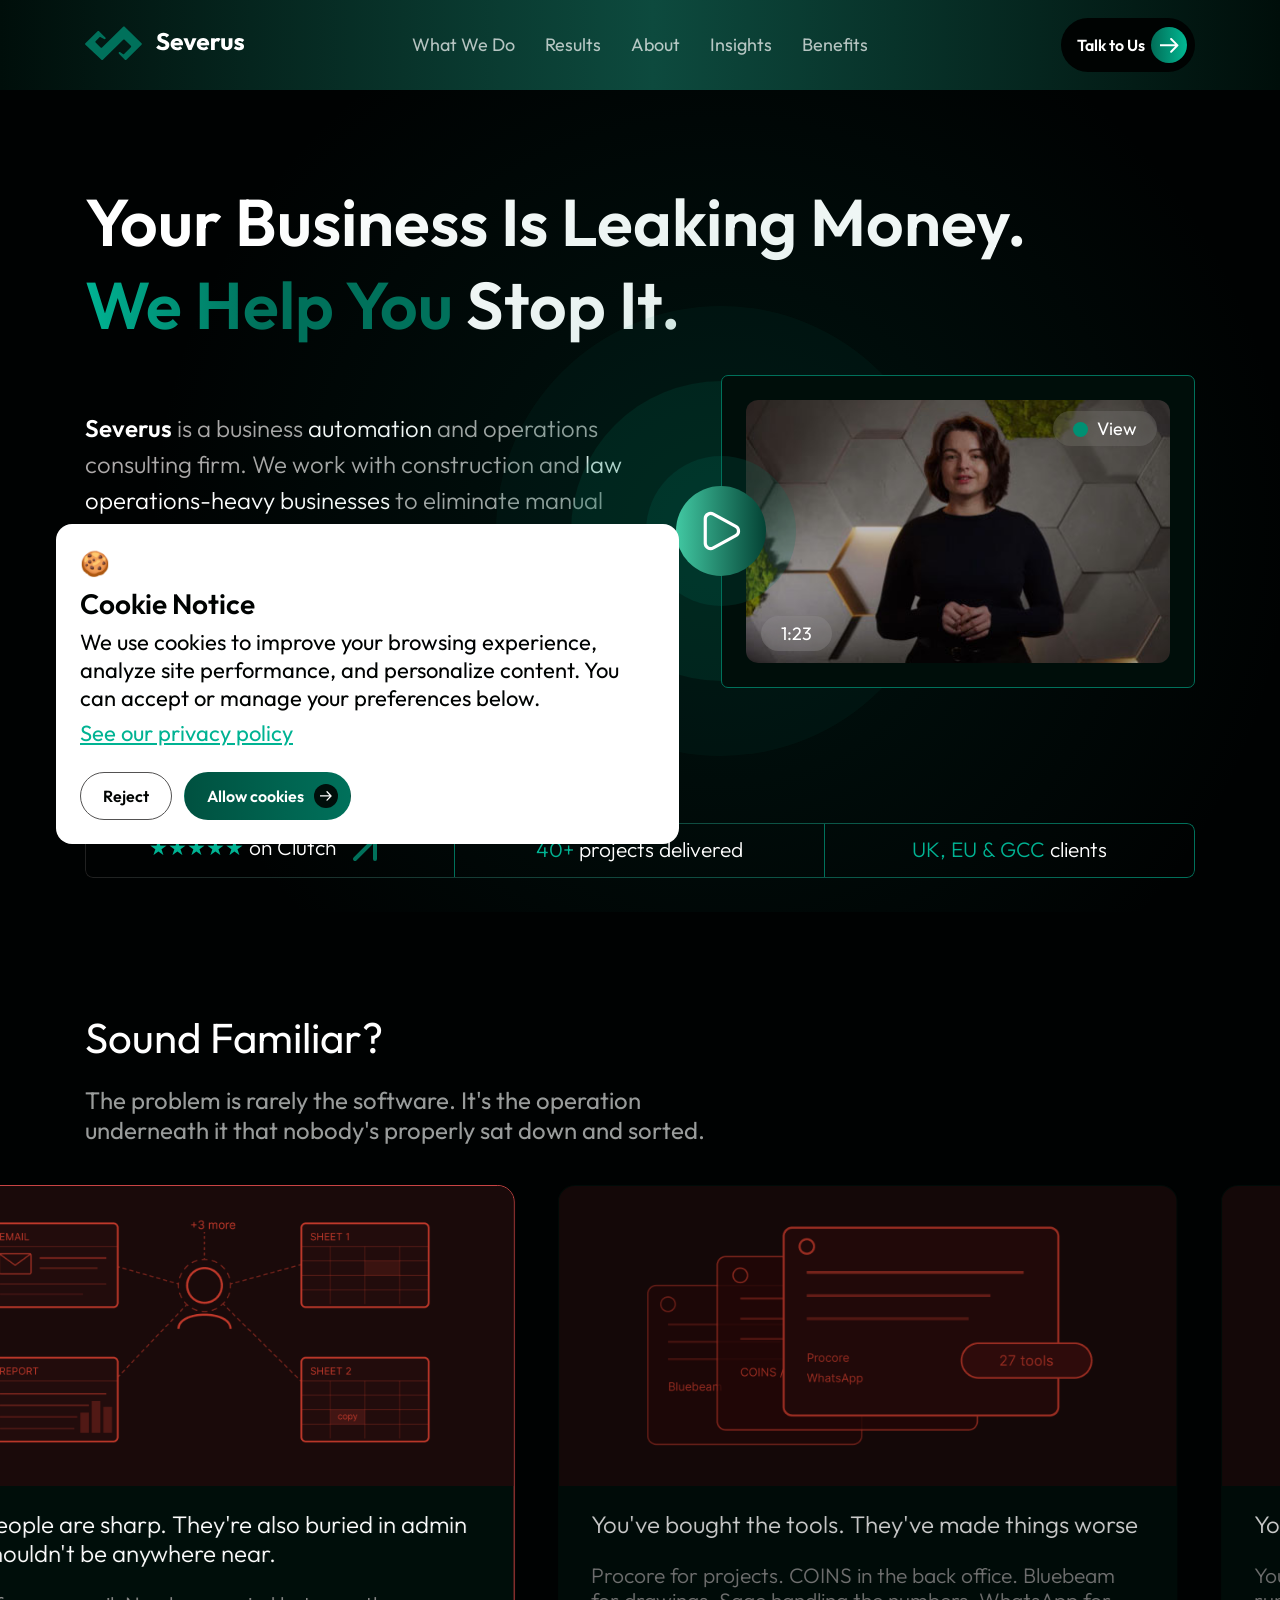
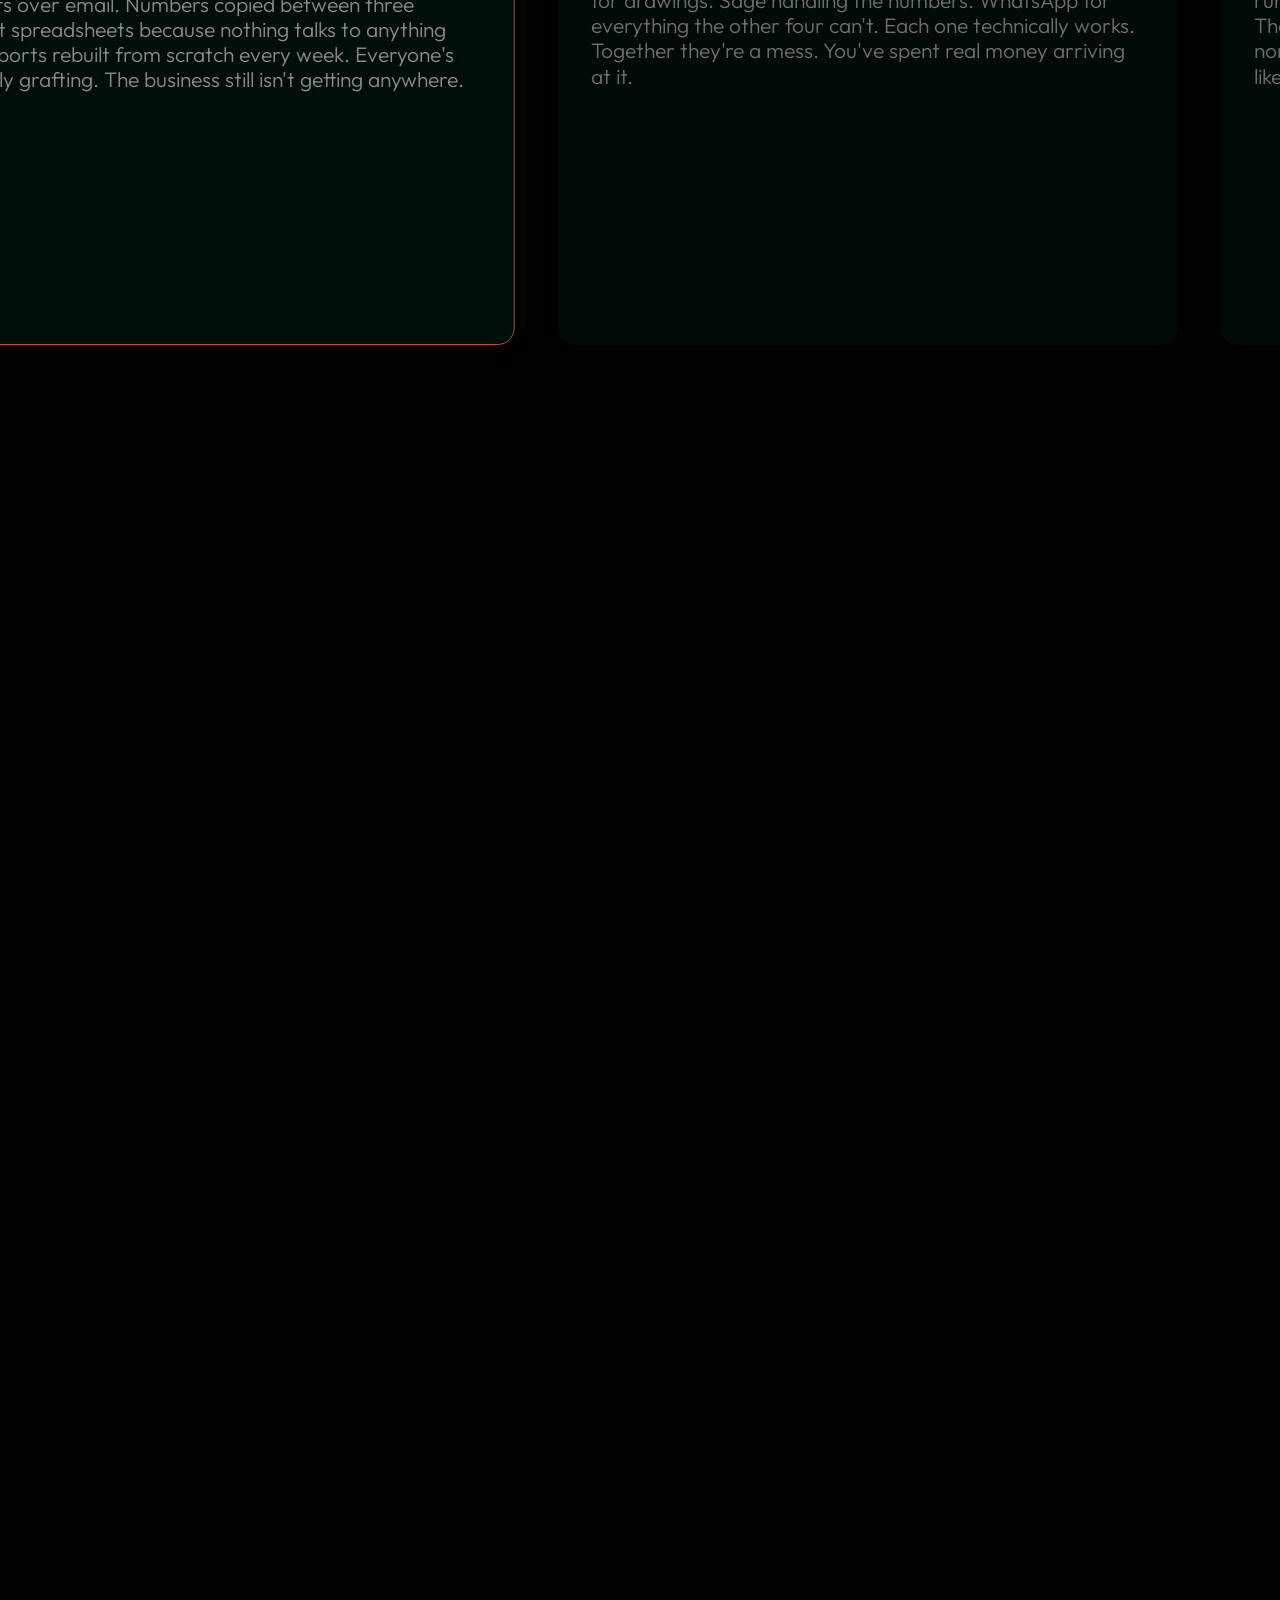
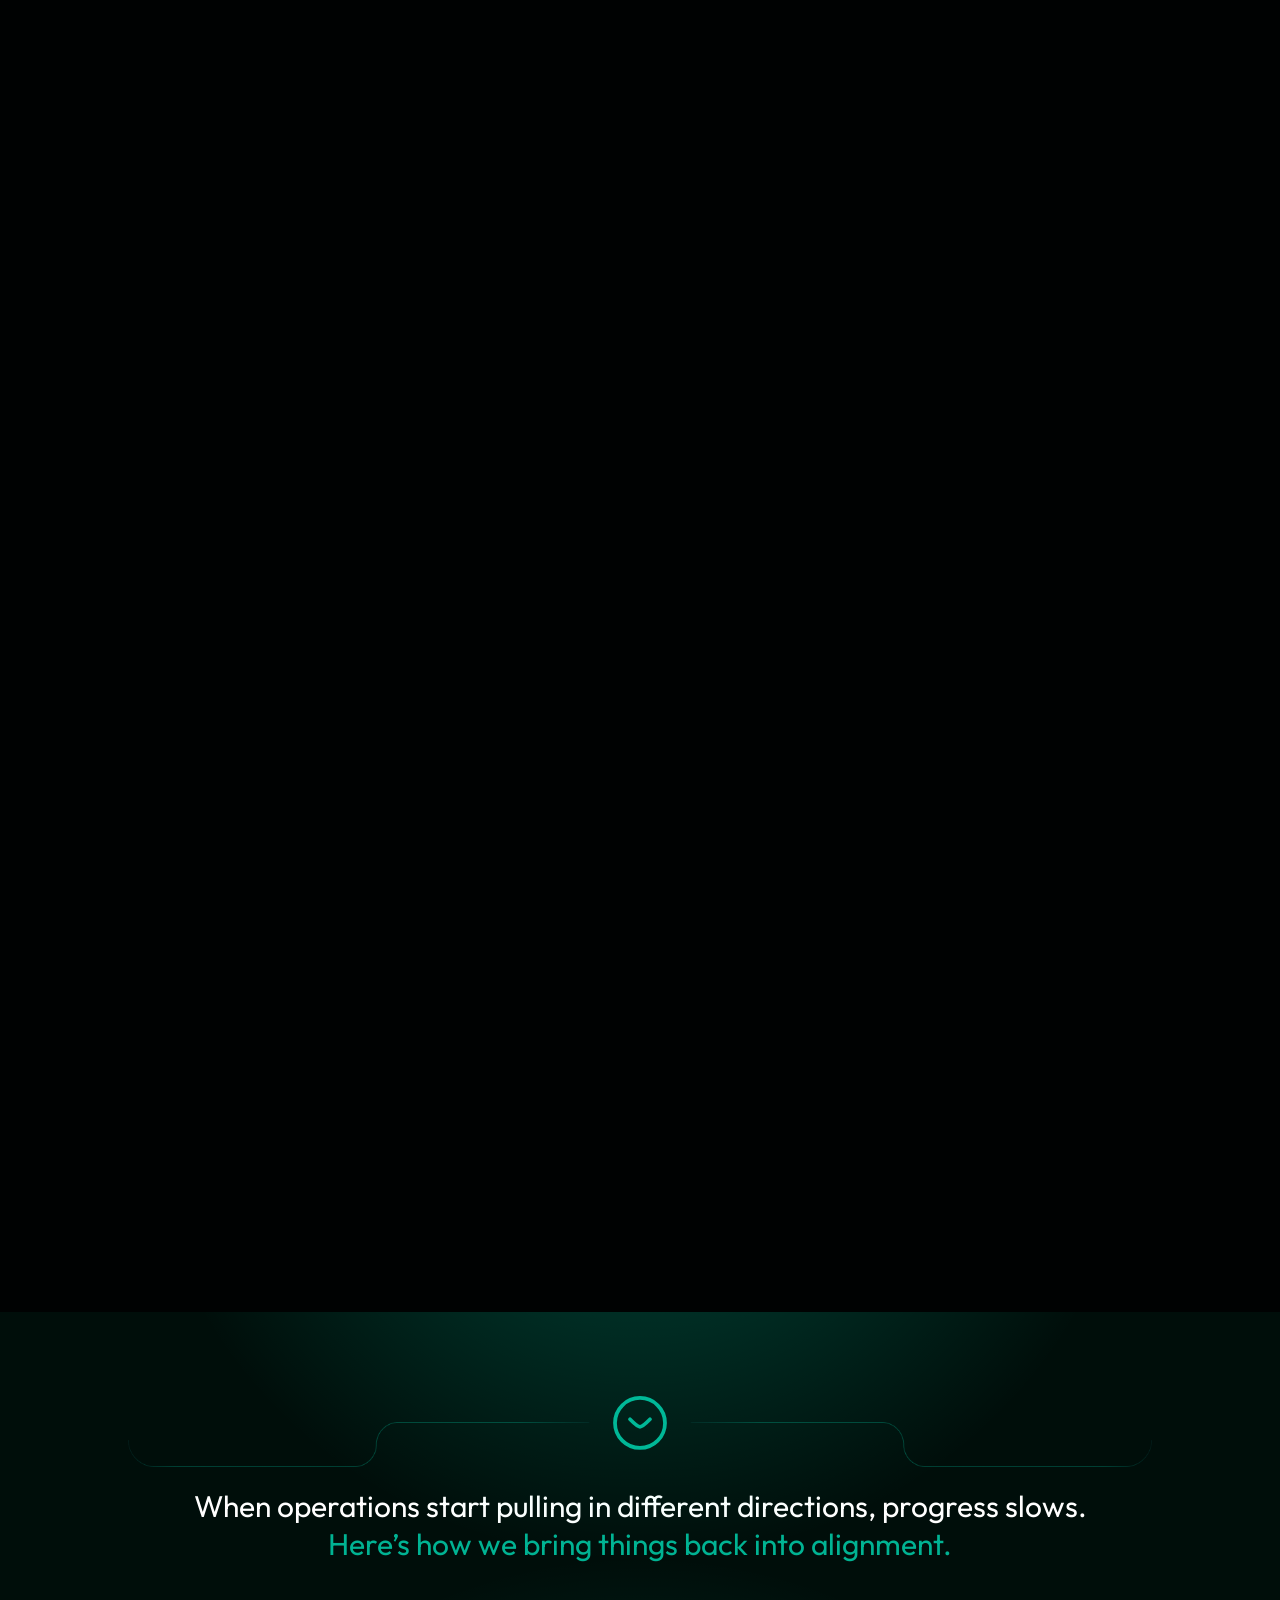
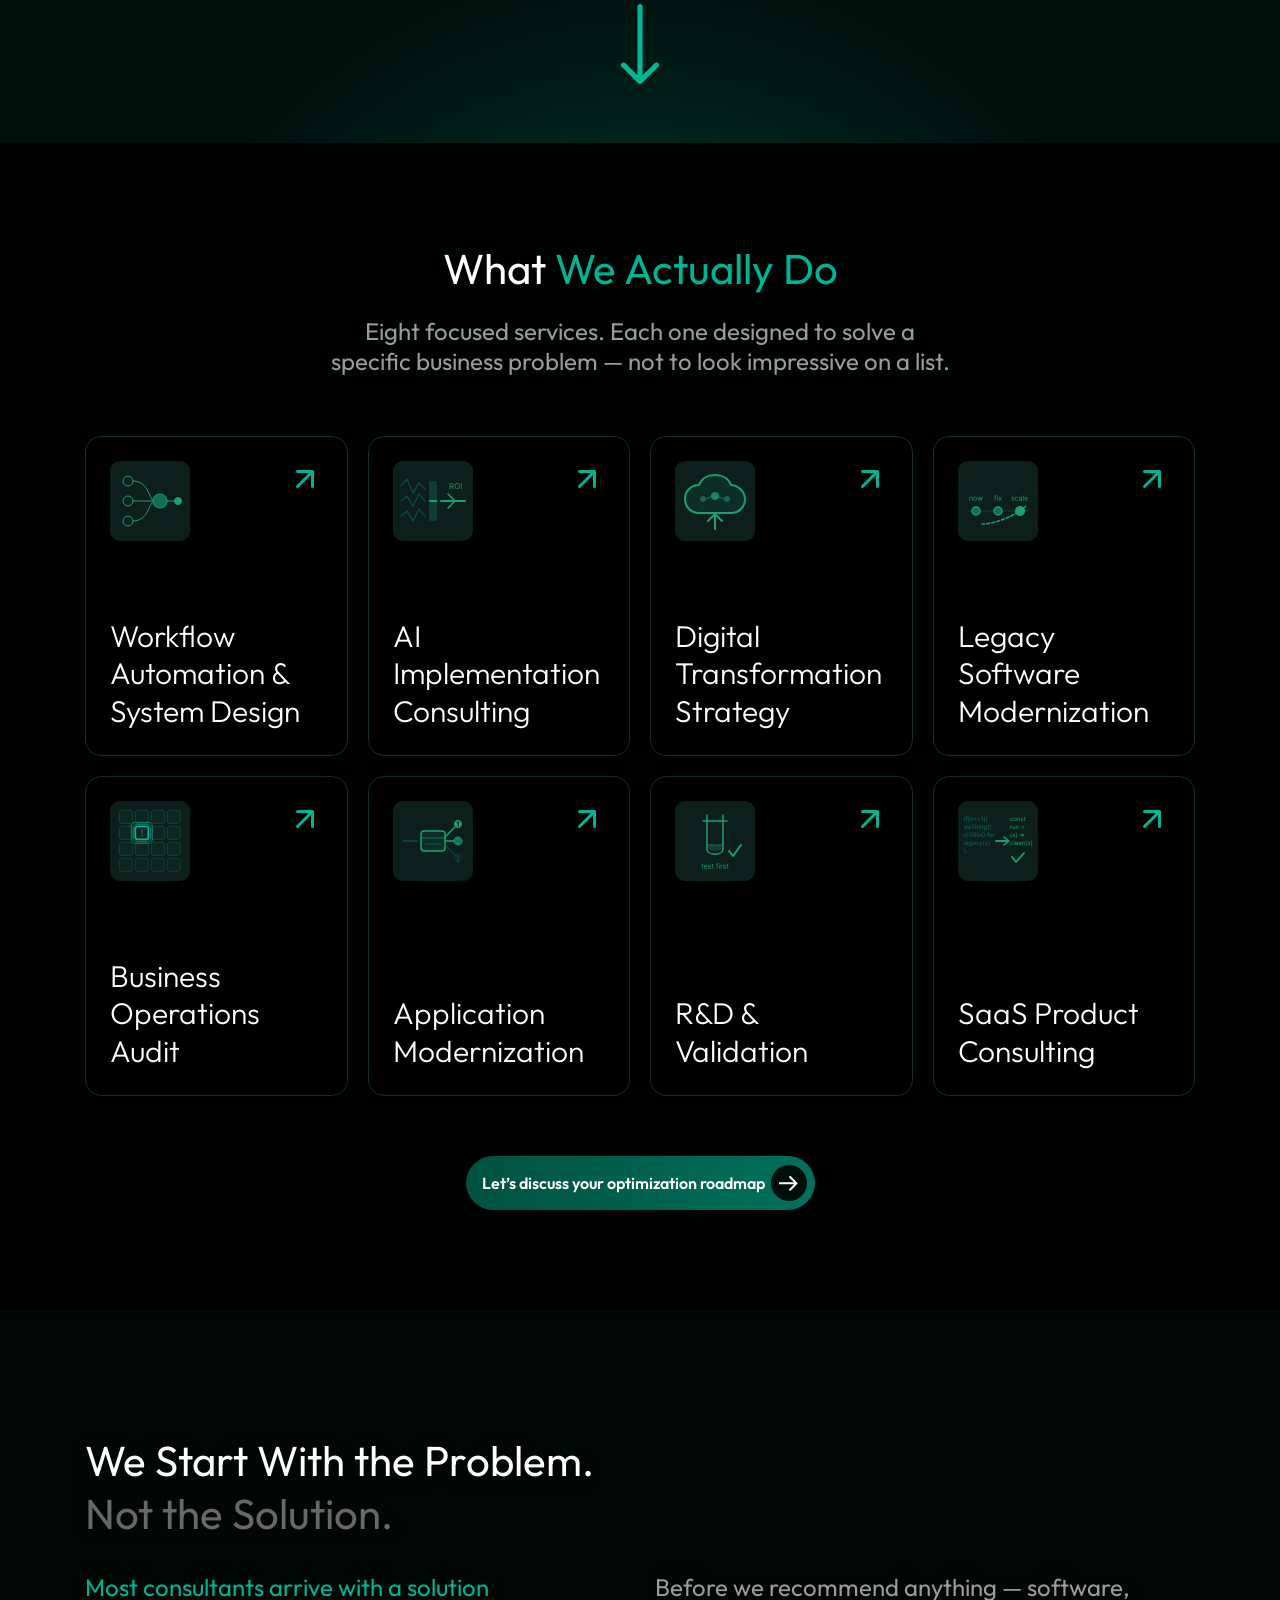
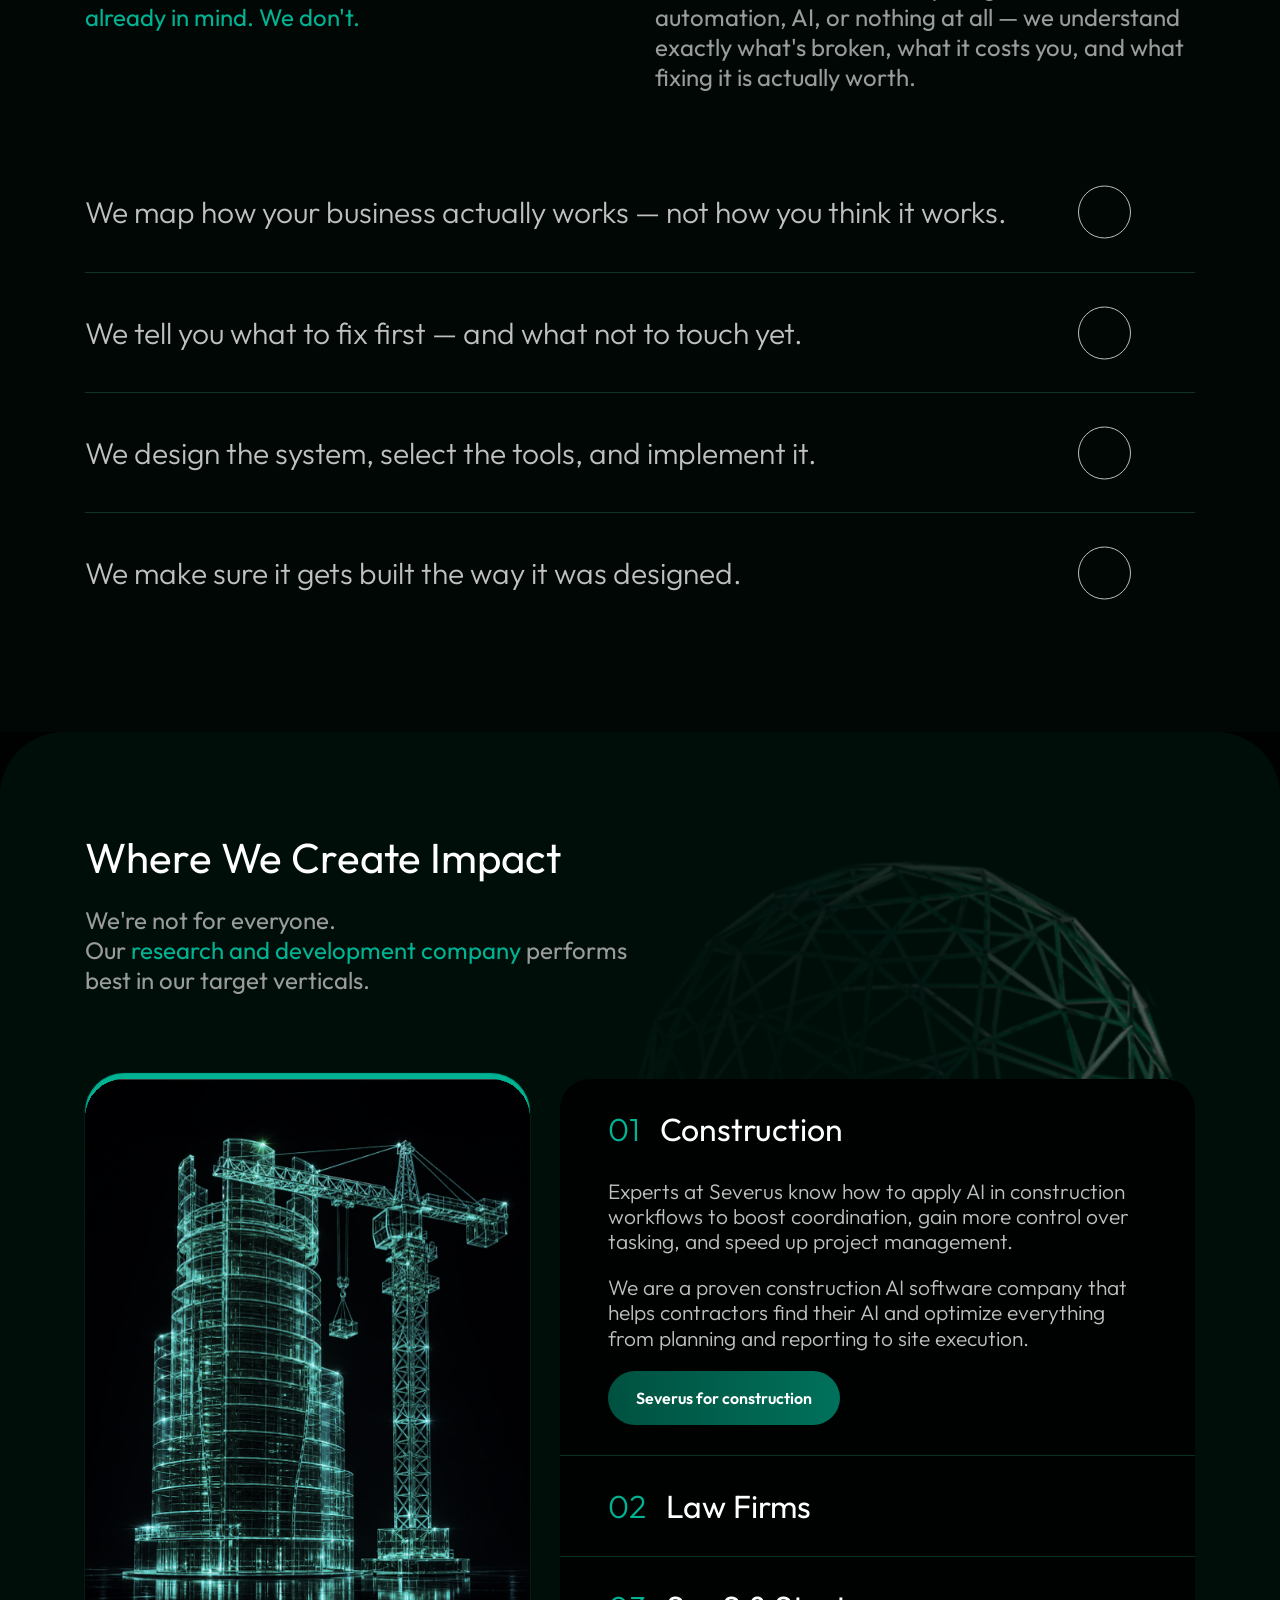
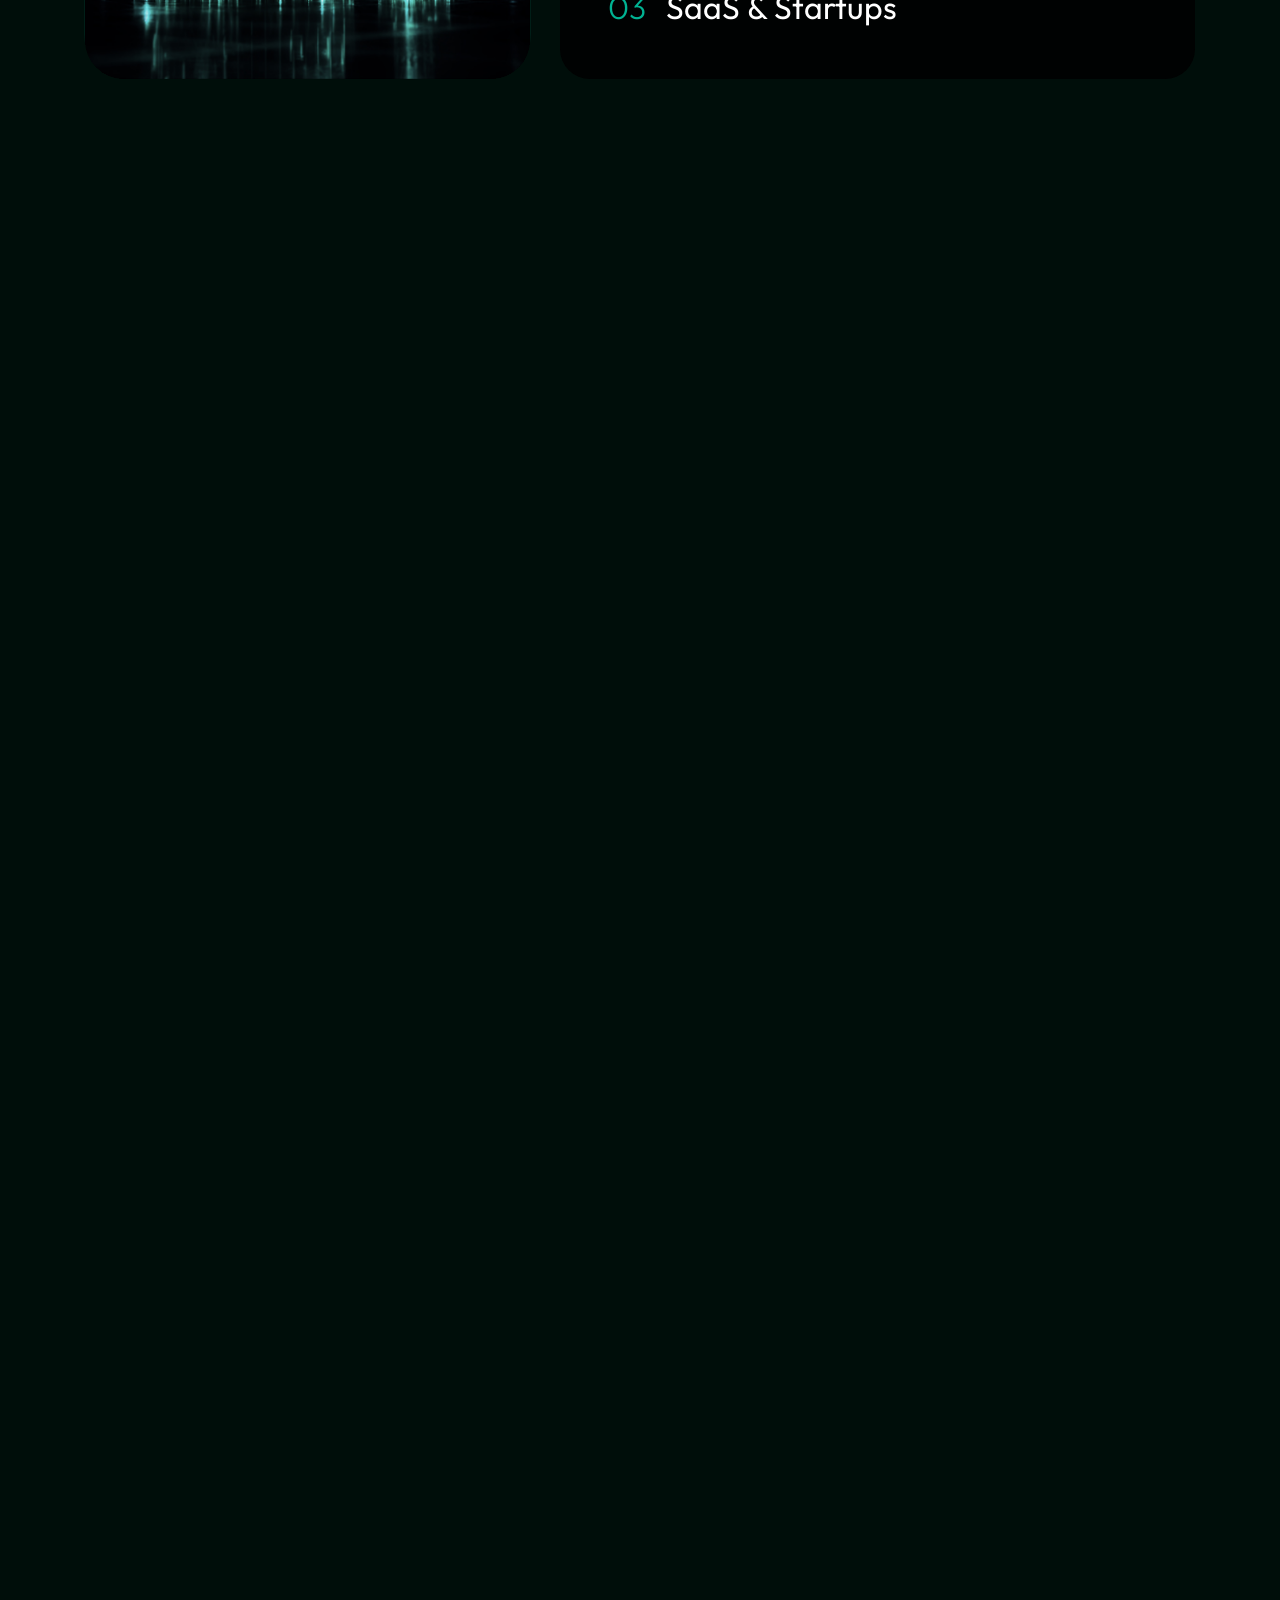
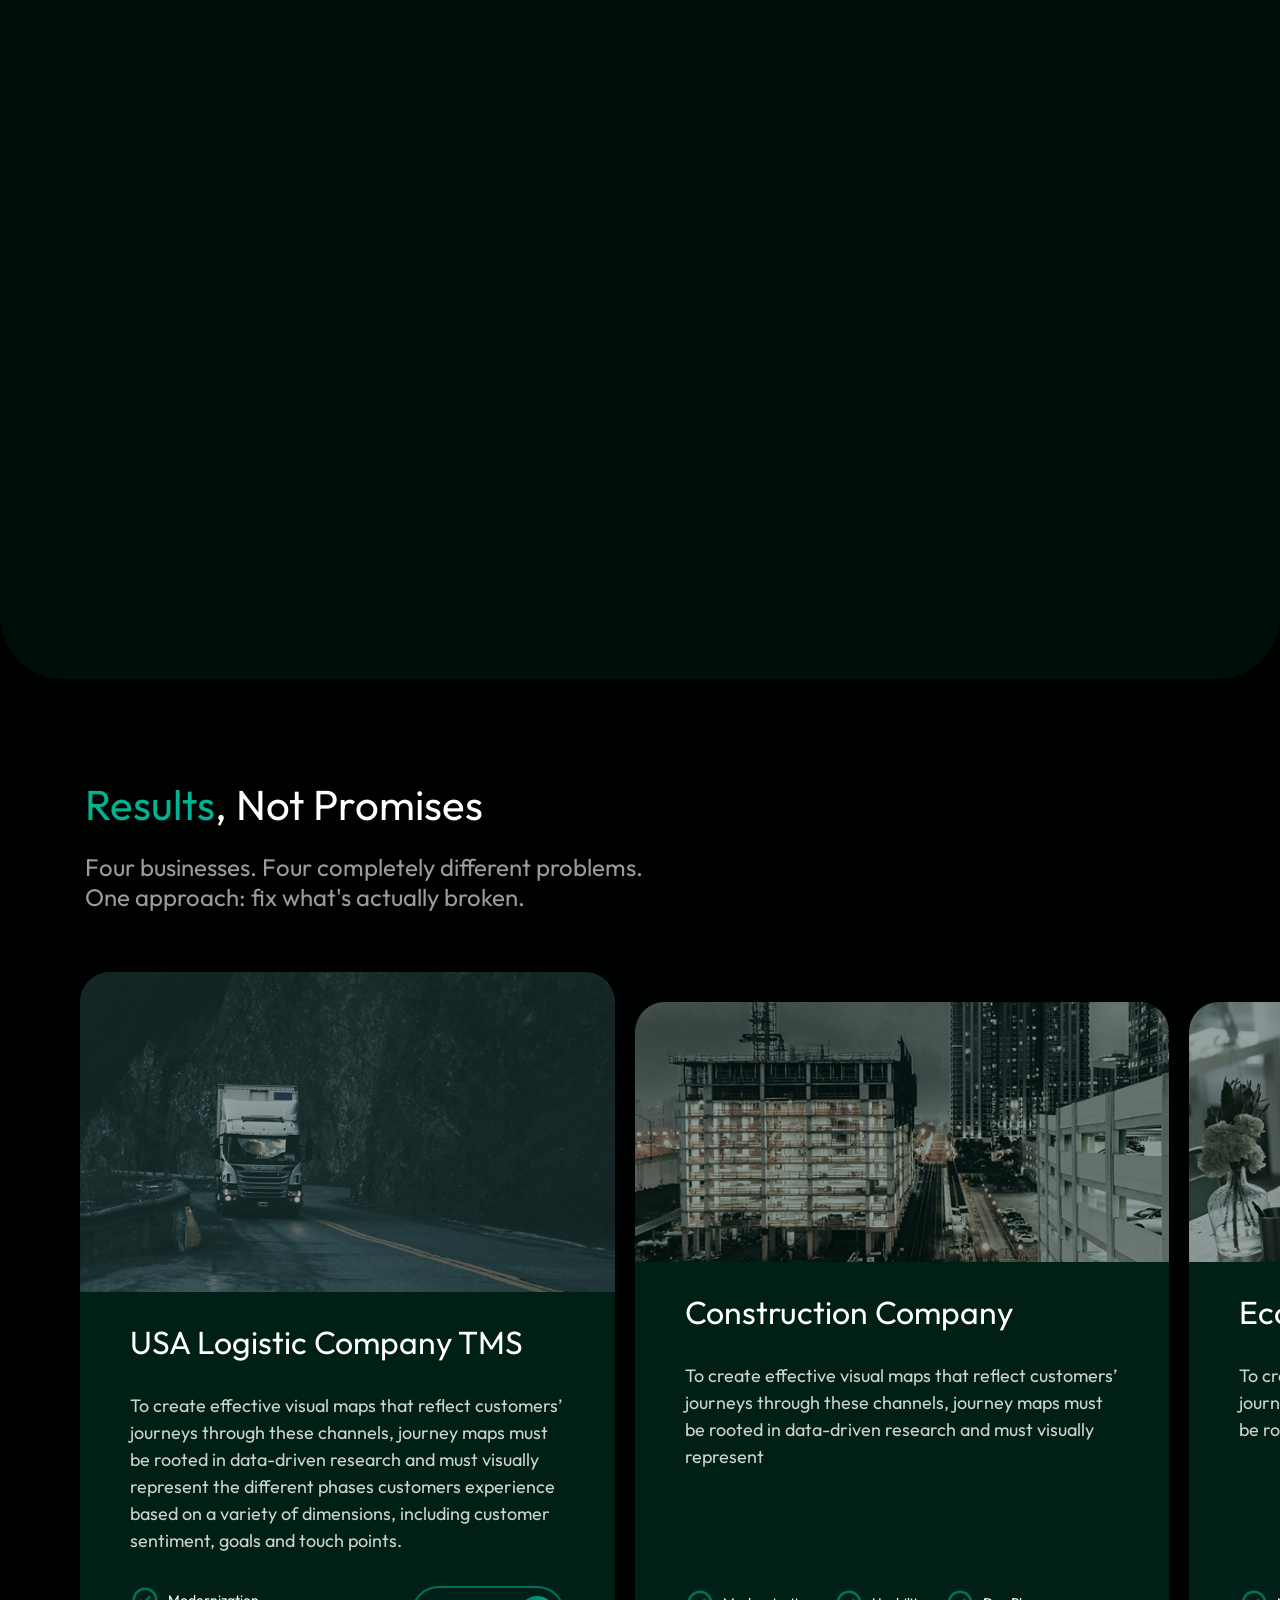
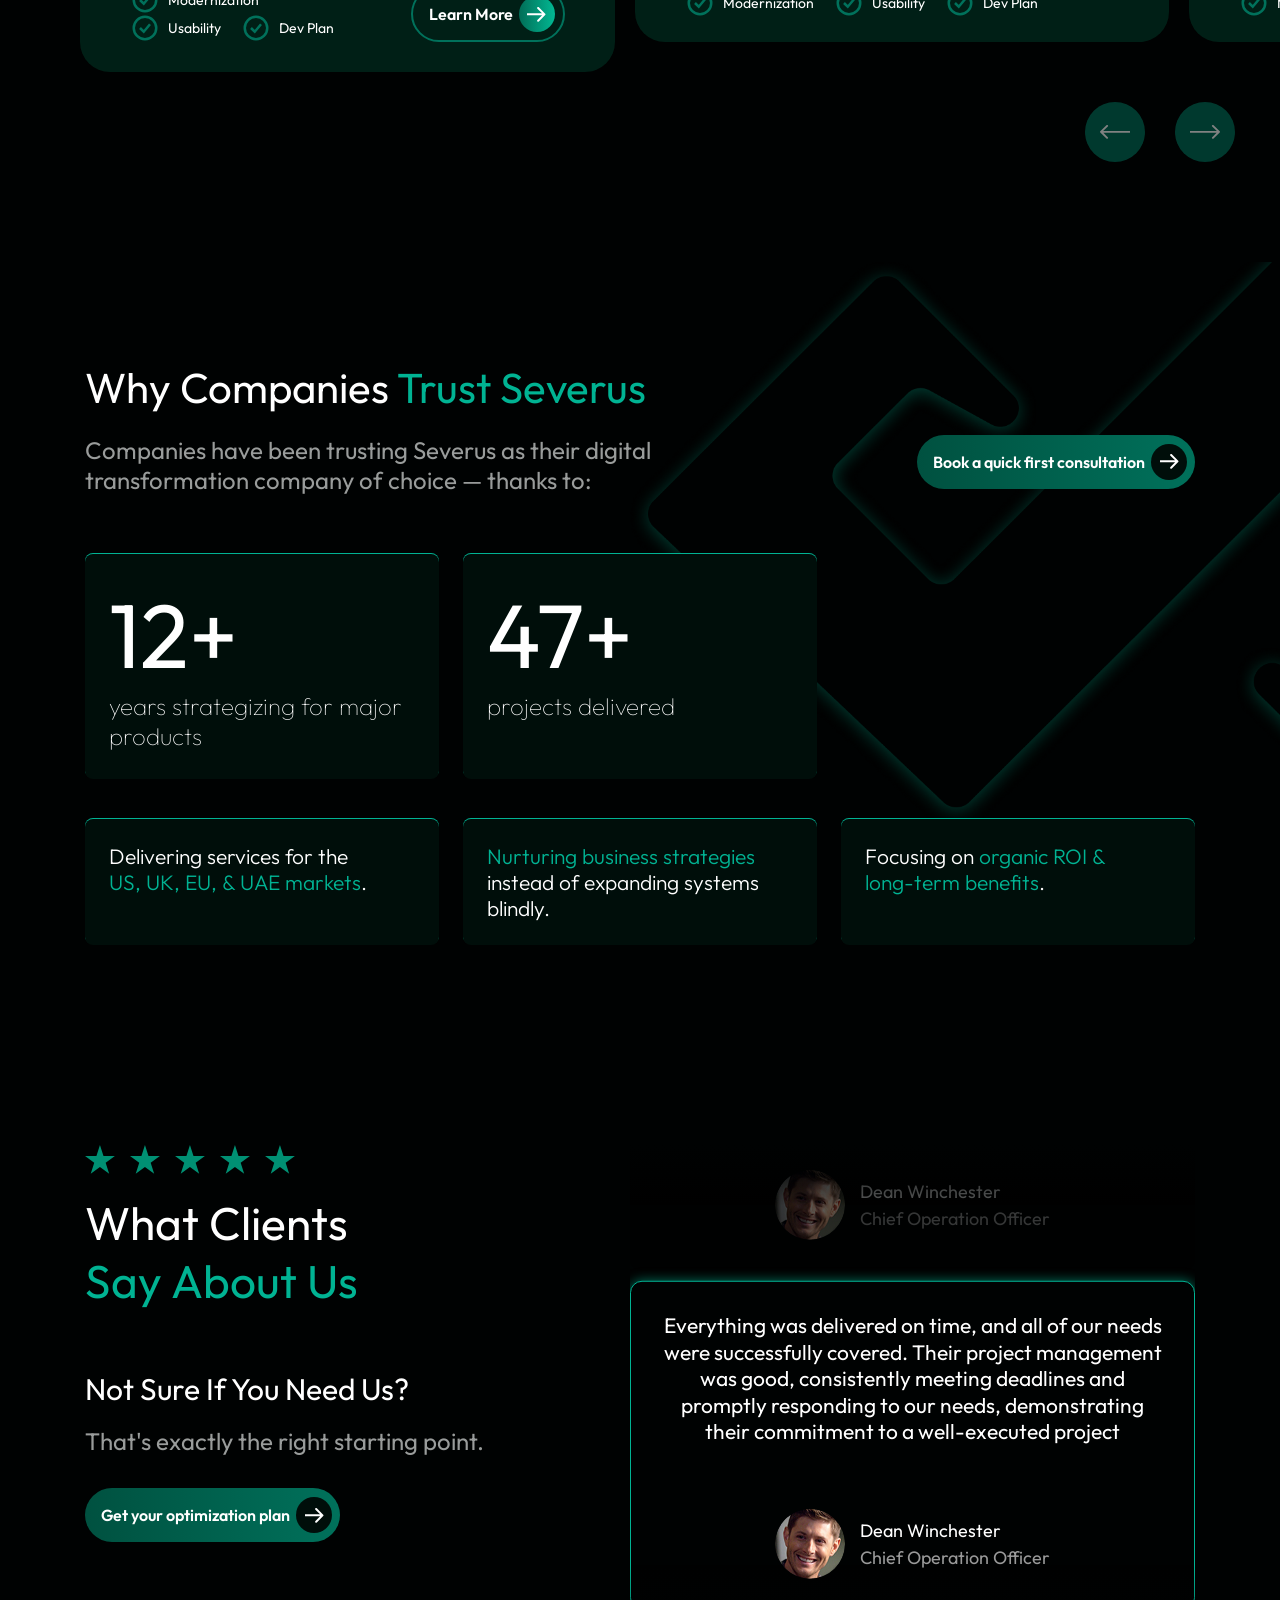
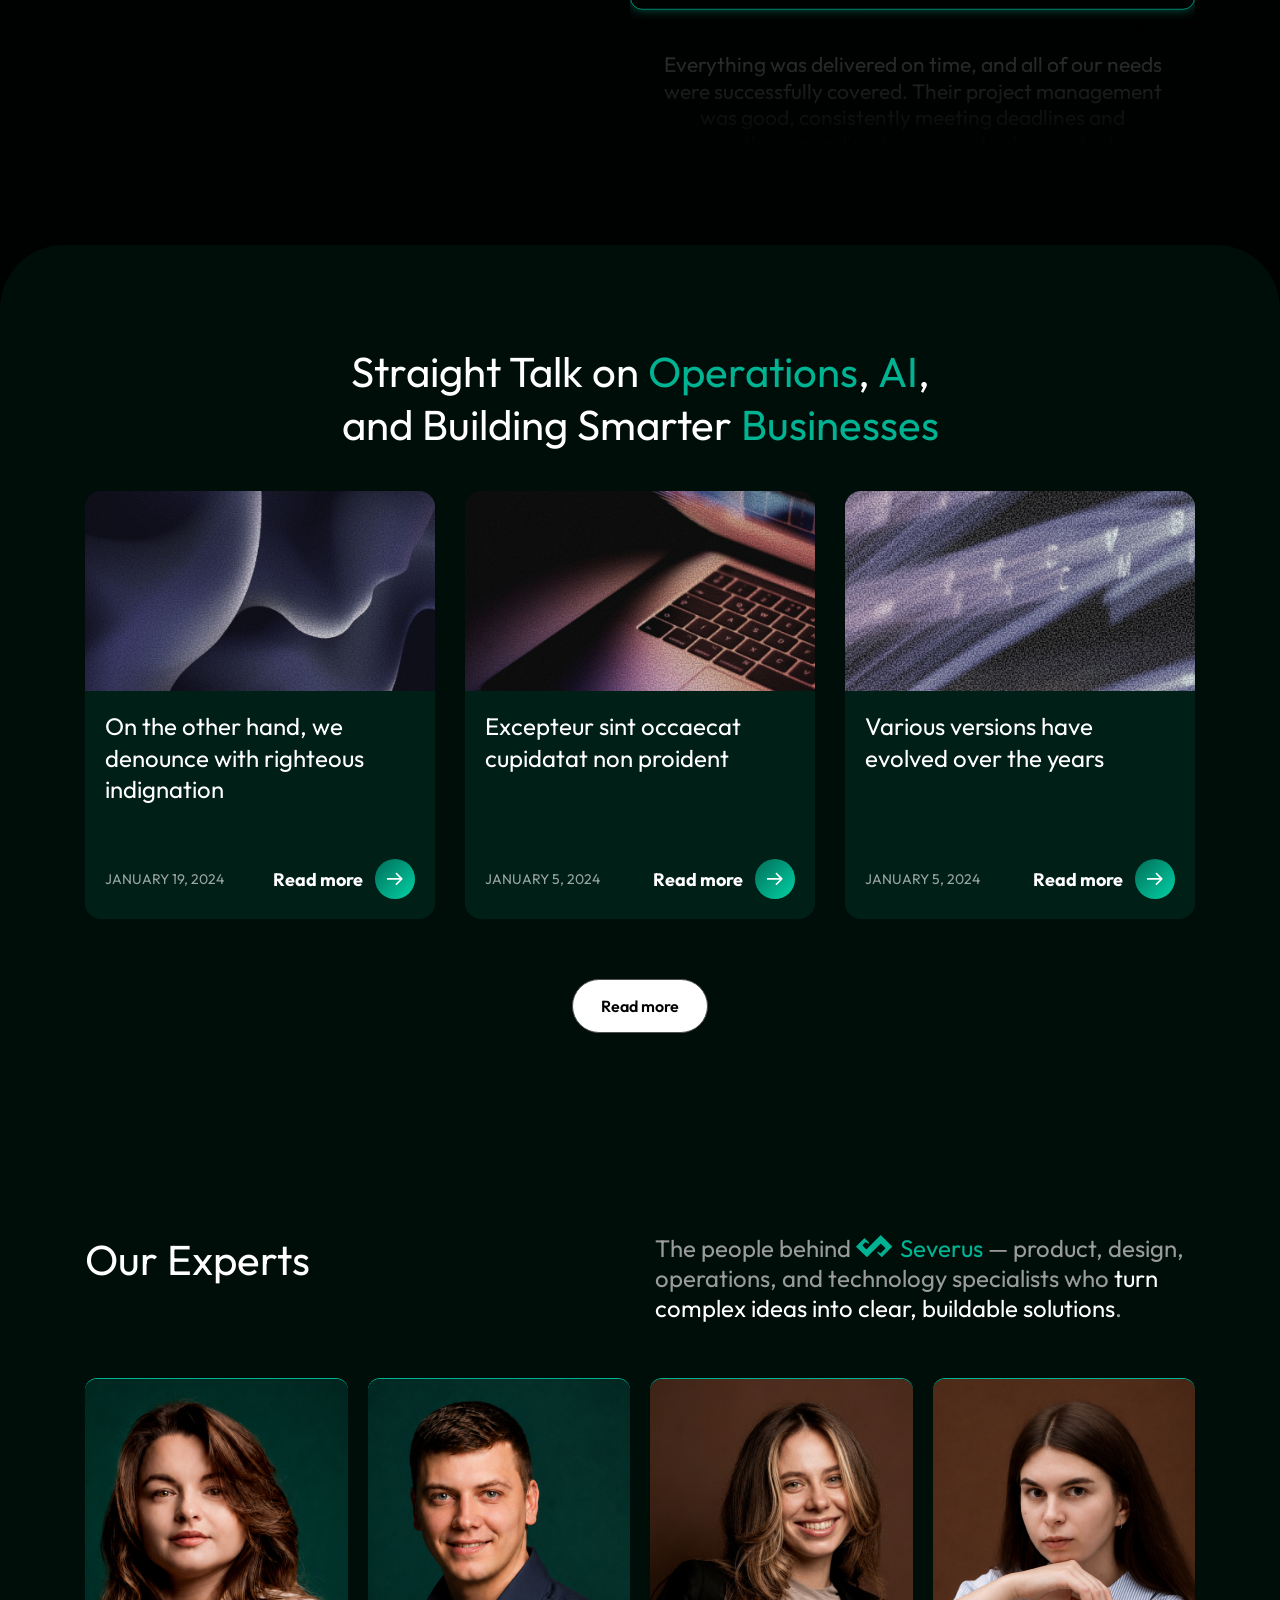
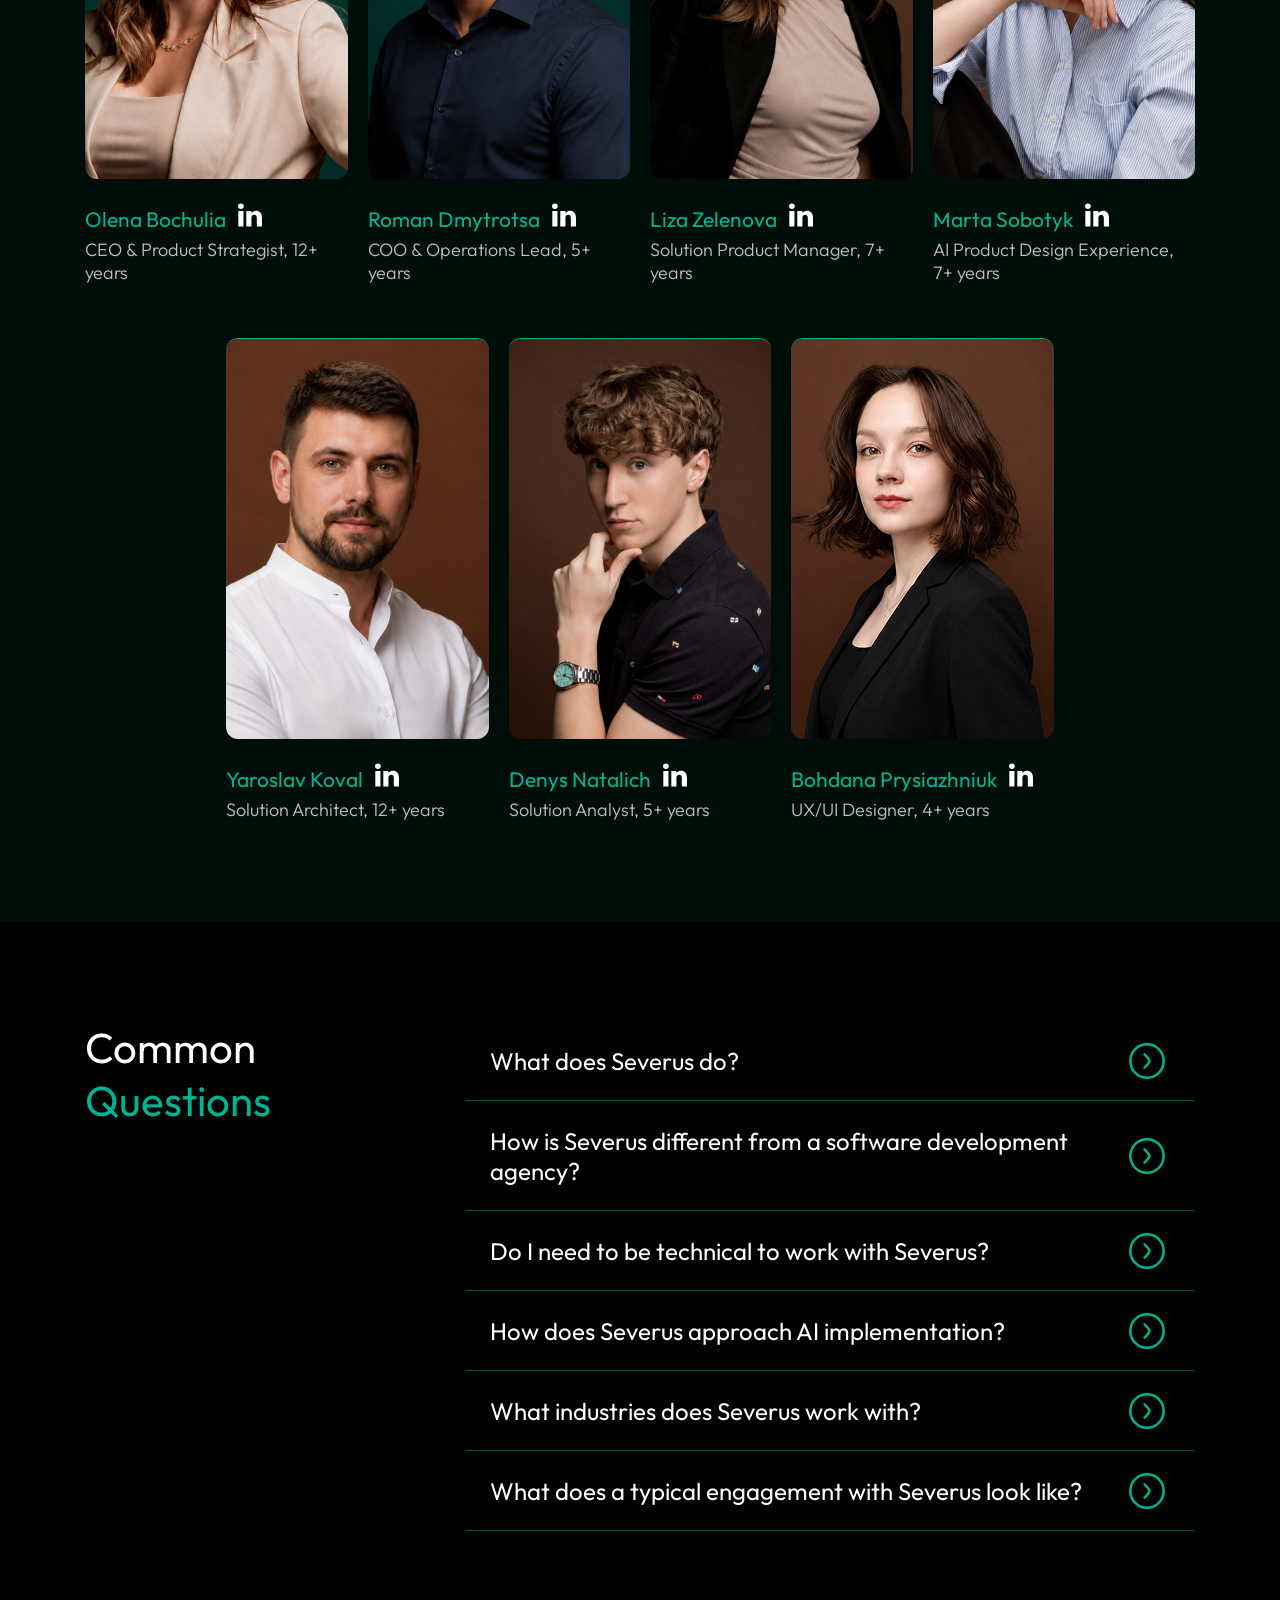
==== commit c042c958: "Add files via upload" ====
--- a/index.html
+++ b/index.html
@@ -25,7 +25,7 @@
                         </a>
                     </div>
                 </div>
-                <div class="col-xl-8 col-lg-6">
+                <div class="col-xl-8 col-lg-6 mobile-menu-col">
                     <nav class="header__nav">
                         <uL>
                             <li><a href="#">What We Do</a></li>
@@ -35,6 +35,17 @@
                             <li><a href="#">Benefits</a></li>
                         </uL>
                     </nav>
+                    <div class="header__contacts header__contacts--mobile">
+                        <a href="#" class="mainbtn mainbtn_green">
+                            Talk to Us
+                            <span>
+                                <img src="img/arrow-btn.svg" alt="icon">
+                            </span>
+                        </a>
+                    </div>
+                    <button class="close-menu">
+                        <img src="img/close.png" alt="icon">
+                    </button>
                 </div>
                 <div class="col-xl-2 col-lg-3">
                     <div class="header__contacts">
@@ -47,7 +58,11 @@
                     </div>
                 </div>
             </div>
+            <button type="button" class="burger-btn" aria-label="Open menu" aria-expanded="false" aria-controls="header-nav">
+                <img src="img/menu.png" alt="">
+            </button>
         </div>
+        <div class="menu-overlay" aria-hidden="true"></div>
     </header>
 
     <main class="main main-home">
@@ -245,7 +260,7 @@
                 </div>
                 <div class="services__wrapper">
                     <div class="row">
-                        <div class="col-lg-3">
+                        <div class="col-lg-3 col-sm-6">
                             <div class="services__item">
                                 <a href="#" class="services__item-link">
                                     <span>Read more</span>
@@ -262,7 +277,7 @@
                                 </p>
                             </div>
                         </div>
-                        <div class="col-lg-3">
+                        <div class="col-lg-3 col-sm-6">
                             <div class="services__item">
                                 <a href="#" class="services__item-link">
                                     <span>Read more</span>
@@ -280,7 +295,7 @@
                                 </p>
                             </div>
                         </div>
-                        <div class="col-lg-3">
+                        <div class="col-lg-3 col-sm-6">
                             <div class="services__item">
                                 <a href="#" class="services__item-link">
                                     <span>Read more</span>
@@ -299,7 +314,7 @@
                                 </p>
                             </div>
                         </div>
-                        <div class="col-lg-3">
+                        <div class="col-lg-3 col-sm-6">
                             <div class="services__item">
                                 <a href="#" class="services__item-link">
                                     <span>Read more</span>
@@ -317,7 +332,7 @@
                                 </p>
                             </div>
                         </div>
-                        <div class="col-lg-3">
+                        <div class="col-lg-3 col-sm-6">
                             <div class="services__item">
                                 <a href="#" class="services__item-link">
                                     <span>Read more</span>
@@ -335,7 +350,7 @@
                                 </p>
                             </div>
                         </div>
-                        <div class="col-lg-3">
+                        <div class="col-lg-3 col-sm-6">
                             <div class="services__item">
                                 <a href="#" class="services__item-link">
                                     <span>Read more</span>
@@ -353,7 +368,7 @@
                                 </p>
                             </div>
                         </div>
-                        <div class="col-lg-3">
+                        <div class="col-lg-3 col-sm-6">
                             <div class="services__item">
                                 <a href="#" class="services__item-link">
                                     <span>Read more</span>
@@ -371,7 +386,7 @@
                                 </p>
                             </div>
                         </div>
-                        <div class="col-lg-3">
+                        <div class="col-lg-3 col-sm-6">
                             <div class="services__item">
                                 <a href="#" class="services__item-link">
                                     <span>Read more</span>
@@ -791,7 +806,7 @@
                     </div>
                 </div>
                 <div class="row stats-lg">
-                    <div class="col-lg-4">
+                    <div class="col-lg-4 col-sm-6">
                         <div class="stats-lg__item">
                             <p class="title">12+</p>
                             <p>
@@ -799,7 +814,7 @@
                             </p>
                         </div>
                     </div>
-                    <div class="col-lg-4">
+                    <div class="col-lg-4 col-sm-6">
                         <div class="stats-lg__item">
                             <p class="title">47+</p>
                             <p>
@@ -809,7 +824,7 @@
                     </div>
                 </div>
                 <div class="row stats-sm">
-                    <div class="col-lg-4">
+                    <div class="col-lg-4 col-md-6">
                         <div class="stats-sm__item">
                             <p>
                                 Delivering services for the<br>
@@ -817,14 +832,14 @@
                             </p>
                         </div>
                     </div>
-                    <div class="col-lg-4">
+                    <div class="col-lg-4 col-md-6">
                         <div class="stats-sm__item">
                             <p>
                                 <span>Nurturing business strategies</span> instead of expanding systems blindly.
                             </p>
                         </div>
                     </div>
-                    <div class="col-lg-4">
+                    <div class="col-lg-4 col-md-6">
                         <div class="stats-sm__item">
                             <p>
                                 Focusing on <span>organic ROI &<br>
@@ -888,10 +903,12 @@
                                     </div>
                                     <div class="swiper-slide">
                                         <article class="testimonials__card">
-                                            <p class="testimonials__text">Everything was delivered on time, and all of
+                                            <p class="testimonials__text">
+                                                Everything was delivered on time, and all of
                                                 our needs were successfully covered. Their project management was good,
                                                 consistently meeting deadlines and promptly responding to our needs,
-                                                demonstrating their commitment to a well-executed project</p>
+                                                demonstrating their commitment to a well-executed project
+                                            </p>
                                             <div class="testimonials__author">
                                                 <img src="img/testimonial-avatar.png" alt="Dean Winchester"
                                                     class="testimonials__avatar">
@@ -949,7 +966,7 @@
                     and Building Smarter <span>Businesses</span>
                 </h2>
                 <div class="row">
-                    <div class="col-lg-4">
+                    <div class="col-lg-4 col-md-6">
                         <a href="#" class="product__item">
                             <div class="imgwrap">
                                 <img src="img/product1.jpg" alt="product">
@@ -969,7 +986,7 @@
                             </div>
                         </a>
                     </div>
-                    <div class="col-lg-4">
+                    <div class="col-lg-4 col-md-6">
                         <a href="#" class="product__item">
                             <div class="imgwrap">
                                 <img src="img/product2.jpg" alt="product">
@@ -990,7 +1007,7 @@
                             </div>
                         </a>
                     </div>
-                    <div class="col-lg-4">
+                    <div class="col-lg-4 col-md-6">
                         <a href="#" class="product__item">
                             <div class="imgwrap">
                                 <img src="img/product3.jpg" alt="product">
@@ -1035,7 +1052,7 @@
                     </div>
                 </div>
                 <div class="row experts__list justify-content-center">
-                    <div class="col-xl-3 col-lg-4">
+                    <div class="col-xl-3 col-lg-4 col-sm-6">
                         <article class="experts__item">
                             <div class="experts__photo">
                                 <img src="img/expert1.jpg" alt="Olena Bochulia">
@@ -1062,7 +1079,7 @@
                             </div>
                         </article>
                     </div>
-                    <div class="col-xl-3 col-lg-4">
+                    <div class="col-xl-3 col-lg-4 col-sm-6">
                         <article class="experts__item">
                             <div class="experts__photo">
                                 <img src="img/expert2.jpg" alt="Olena Bochulia">
@@ -1089,7 +1106,7 @@
                             </div>
                         </article>
                     </div>
-                    <div class="col-xl-3 col-lg-4">
+                    <div class="col-xl-3 col-lg-4 col-sm-6">
                         <article class="experts__item">
                             <div class="experts__photo">
                                 <img src="img/expert3.jpg" alt="Olena Bochulia">
@@ -1116,7 +1133,7 @@
                             </div>
                         </article>
                     </div>
-                    <div class="col-xl-3 col-lg-4">
+                    <div class="col-xl-3 col-lg-4 col-sm-6">
                         <article class="experts__item">
                             <div class="experts__photo">
                                 <img src="img/expert4.jpg" alt="Olena Bochulia">
@@ -1143,7 +1160,7 @@
                             </div>
                         </article>
                     </div>
-                    <div class="col-xl-3 col-lg-4">
+                    <div class="col-xl-3 col-lg-4 col-sm-6">
                         <article class="experts__item">
                             <div class="experts__photo">
                                 <img src="img/expert5.jpg" alt="Olena Bochulia">
@@ -1169,7 +1186,7 @@
                             </div>
                         </article>
                     </div>
-                    <div class="col-xl-3 col-lg-4">
+                    <div class="col-xl-3 col-lg-4 col-sm-6">
                         <article class="experts__item">
                             <div class="experts__photo">
                                 <img src="img/expert6.jpg" alt="Olena Bochulia">
@@ -1195,7 +1212,7 @@
                             </div>
                         </article>
                     </div>
-                    <div class="col-xl-3 col-lg-4">
+                    <div class="col-xl-3 col-lg-4 col-sm-6">
                         <article class="experts__item">
                             <div class="experts__photo">
                                 <img src="img/expert7.jpg" alt="Olena Bochulia">
@@ -1593,6 +1610,26 @@
 
     </footer>
 
+    <div class="cookie-notice is-visible" id="cookie-notice" aria-hidden="true">
+        <div class="cookie-notice__inner">
+            <div class="cookie-notice__content">
+                <span class="cookie-notice__emoji" aria-hidden="true">🍪</span>
+                <h2 class="cookie-notice__title">Cookie Notice</h2>
+                <p class="cookie-notice__text">We use cookies to improve your browsing experience, analyze site performance, and personalize content. You can accept or manage your preferences below.</p>
+                <a href="#" class="cookie-notice__link">See our privacy policy</a>
+            </div>
+            <div class="cookie-notice__actions">
+                <button type="button" class="cookie-notice__btn cookie-notice__btn--reject">Reject</button>
+                <button type="button" class="cookie-notice__btn cookie-notice__btn--accept">
+                    Allow cookies
+                    <span>
+                        <img src="img/arrow-btn.svg" alt="icon">
+                    </span>
+                </button>
+            </div>
+        </div>
+    </div>
+
     <script src="js/lib/jquery.js"></script>
     <script src="js/lib/swiper-bundle.min.js"></script>
     <script src="js/lib/select2.full.min.js"></script>
--- a/css/style.css
+++ b/css/style.css
@@ -1 +1 @@
-@import url("https://fonts.googleapis.com/css2?family=Outfit:wght@100..900&display=swap");@media (min-width:576px){.main-home .container,footer.footer .container,header.header .container{max-width:540px}}@media (min-width:768px){.main-home .container,footer.footer .container,header.header .container{max-width:720px}}@media (min-width:992px){.main-home .container,footer.footer .container,header.header .container{max-width:960px}}@media (min-width:1200px){.main-home .container,footer.footer .container,header.header .container{max-width:1140px}}@media (min-width:1500px){.main-home .container,footer.footer .container,header.header .container{max-width:1470px}}body,html{height:100%}.main{-webkit-box-flex:1;-ms-flex:1 1 auto;flex:1 1 auto}.pagewrapper{min-height:100%;display:-webkit-box;display:-ms-flexbox;display:flex;-webkit-box-orient:vertical;-webkit-box-direction:normal;-ms-flex-direction:column;flex-direction:column;overflow:hidden}body{margin:0;padding:0;position:relative}body.hidden{overflow:hidden}.mainbtn{display:-webkit-inline-box;display:-ms-inline-flexbox;display:inline-flex;-webkit-box-align:center;-ms-flex-align:center;align-items:center;min-height:64px;padding:12px 12px 12px 22px;border-radius:100px;background:#000302;text-decoration:none;color:#fff;font-size:18px;font-weight:600;line-height:100%}.mainbtn span{width:40px;height:40px;display:-webkit-inline-box;display:-ms-inline-flexbox;display:inline-flex;-webkit-box-align:center;-ms-flex-align:center;align-items:center;-webkit-box-pack:center;-ms-flex-pack:center;justify-content:center;border-radius:50%;background:-webkit-gradient(linear,left top,right top,from(#016D57),color-stop(135%,#02D3A8));background:linear-gradient(90deg,#016D57 0%,#02D3A8 135%);margin-left:10px}.mainbtn span img{width:19px}.mainbtn:hover{background:-webkit-gradient(linear,right top,left top,color-stop(-0.28%,#00B393),to(#005140));background:linear-gradient(270deg,#00B393 -0.28%,#005140 100%)}.mainbtn:hover span{background:#000E0A}.mainbtn.mainbtn_green{background:-webkit-gradient(linear,right top,left top,color-stop(-0.28%,#00715B),to(#005140));background:linear-gradient(270deg,#00715B -0.28%,#005140 100%)}.mainbtn.mainbtn_green span{background:#000E0A}.mainbtn.mainbtn_green:hover{background:-webkit-gradient(linear,right top,left top,color-stop(-0.28%,#00B393),to(#005140));background:linear-gradient(270deg,#00B393 -0.28%,#005140 100%)}.mainbtn.mainbtn_transparent{background:transparent;border:2px solid #00715B}.mainbtn.mainbtn_transparent span{background:-webkit-gradient(linear,left top,right top,from(#016D57),color-stop(135%,#02D3A8));background:linear-gradient(90deg,#016D57 0%,#02D3A8 135%)}.home-whitebtn{display:-webkit-inline-box;display:-ms-inline-flexbox;display:inline-flex;-webkit-box-align:center;-ms-flex-align:center;align-items:center;-webkit-box-pack:center;-ms-flex-pack:center;justify-content:center;min-height:64px;padding:8px 28px;border-radius:100px;background:#fff;border:1px solid #535252;color:#000302;font-weight:600;font-size:18px;text-decoration:none}.main-home h2{margin-bottom:32px;font-size:48px;font-weight:400;color:#fff;margin-top:0}*{-webkit-box-sizing:border-box;box-sizing:border-box}.text-center{text-align:center}h2 span{color:#00B393}@media (max-width:1499.8px){.mainbtn{font-size:16px;min-height:54px;padding:8px 8px 8px 16px}.mainbtn span{width:36px;height:36px;margin-left:6px}.home-whitebtn{min-height:54px;font-size:16px}}.main-home{background:#000202;min-height:100vh;padding-top:104px;font-family:"Outfit",sans-serif}.section--hero{padding:90px 0 34px;overflow:hidden}.section--hero h1{font-size:86px;font-weight:600;color:#fff;margin-bottom:29px;margin-top:0}.section--hero h1 span{background:-webkit-gradient(linear,left top,right top,from(#00B393),color-stop(48.08%,#00715B));background:linear-gradient(90deg,#00B393 0%,#00715B 48.08%);-webkit-background-clip:text;-webkit-text-fill-color:transparent;background-clip:text;text-fill-color:transparent}.section--hero .btnsgroup{display:-webkit-box;display:-ms-flexbox;display:flex;-ms-flex-wrap:wrap;flex-wrap:wrap;gap:12px;margin-top:40px}.hero__intro{max-width:623px;padding-top:35px}.hero__intro p{margin:0;font-size:32px;line-height:150%;font-weight:300;color:#ACA9A9}.hero__intro p span{color:#fff}.hero__intro p b{color:#fff;font-weight:600}.video-col{text-align:right}.video-col__wrapper{position:relative;max-width:474px;display:inline-block}.hero__video-wrapper{width:100%;cursor:pointer;padding:24px;border:1px solid #00715B;display:inline-block;border-radius:7px;background:#000E0A;z-index:2;position:relative}.hero__video-wrapper .hero__poster{width:100%;border-radius:12px;vertical-align:top}.hero__video-wrapper .imgwrap{position:relative}.hero__video-wrapper .video-duration{position:absolute;left:15px;bottom:12px;border-radius:9999px;height:35px;min-width:71px;display:-webkit-inline-box;display:-ms-inline-flexbox;display:inline-flex;-webkit-box-align:center;-ms-flex-align:center;align-items:center;-webkit-box-pack:center;-ms-flex-pack:center;justify-content:center;padding:5px 10px;background:rgba(255,255,255,0.1);backdrop-filter:blur(19.1000003815px)}.hero__video-wrapper .video-duration span{font-size:18px;color:#fff}.hero__video-wrapper .video-label{position:absolute;top:11px;right:13px;height:35px;border-radius:9999px;display:-webkit-inline-box;display:-ms-inline-flexbox;display:inline-flex;-webkit-box-align:center;-ms-flex-align:center;align-items:center;-webkit-box-pack:center;-ms-flex-pack:center;justify-content:center;padding:5px 20px;background:rgba(255,255,255,0.1);backdrop-filter:blur(19.1000003815px)}.hero__video-wrapper .video-label span{font-size:18px;color:#fff}.hero__video-wrapper .video-label span i{display:inline-block;width:15px;height:15px;border-radius:50%;background:#009073;vertical-align:middle;margin-top:-2px;margin-right:9px}.hero__video-btn-box{display:-webkit-box;display:-ms-flexbox;display:flex;-webkit-box-align:center;-ms-flex-align:center;align-items:center;-webkit-box-pack:center;-ms-flex-pack:center;justify-content:center;position:absolute;left:0;top:50%;z-index:3;width:130px;height:130px;-webkit-transform:translate(-50%,-50%);transform:translate(-50%,-50%)}.hero__video-btn{position:relative;z-index:2;width:130px;height:130px;border-radius:50%;background:-webkit-gradient(linear,right top,left top,color-stop(-0.1%,#044234),color-stop(100.37%,#42C9A3));background:linear-gradient(270deg,#044234 -0.1%,#42C9A3 100.37%);display:-webkit-inline-box;display:-ms-inline-flexbox;display:inline-flex;-webkit-box-align:center;-ms-flex-align:center;align-items:center;-webkit-box-pack:center;-ms-flex-pack:center;justify-content:center;cursor:pointer}.hero__video-btn img{width:43px;height:43px;display:block}.hero__video-btn:hover{background:linear-gradient(270.34deg,#032A1F -12.73%,#0C906A 115.35%)}.hero__video-btn-ring{position:absolute;border-radius:50%;pointer-events:none}.hero__video-btn-ring--sm{left:50%;top:50%;width:195px;height:195px;background:rgba(0,113,91,0.2);-webkit-transform:translate(-50%,-50%);transform:translate(-50%,-50%);z-index:1}.hero__video-btn-ring--lg,.hero__video-btn-ring--md{left:0;top:50%;z-index:1;-webkit-transform:translate(-50%,-50%);transform:translate(-50%,-50%)}.hero__video-btn-ring--md{width:353px;height:353px;background:rgba(0,113,91,0.16)}.hero__video-btn-ring--lg{width:527px;height:527px;background:rgba(0,113,91,0.08)}.hero__video-btn-glow{position:absolute;left:0;top:50%;z-index:0;width:1145px;height:1170px;border-radius:50%;-webkit-transform:translate(-50%,-50%);transform:translate(-50%,-50%);pointer-events:none;background:radial-gradient(circle,rgba(0,113,91,0.2) 0%,rgba(0,14,10,0) 70%);opacity:0.8}.hero__stats{display:-webkit-box;display:-ms-flexbox;display:flex;position:relative;margin-top:135px;border-radius:8px}.hero__stats:before{content:"";position:absolute;inset:0;border-radius:inherit;padding:1px;background:-webkit-gradient(linear,left top,right top,from(#212121),to(#00715B));background:linear-gradient(90deg,#212121 0%,#00715B 100%);-webkit-mask:-webkit-gradient(linear,left top,left bottom,color-stop(0,#fff)) content-box,-webkit-gradient(linear,left top,left bottom,color-stop(0,#fff));-webkit-mask:linear-gradient(#fff 0 0) content-box,linear-gradient(#fff 0 0);-webkit-mask-composite:xor;-webkit-mask:linear-gradient(#fff 0 0) content-box,linear-gradient(#fff 0 0);mask:-webkit-gradient(linear,left top,left bottom,color-stop(0,#fff)) content-box,-webkit-gradient(linear,left top,left bottom,color-stop(0,#fff));mask:linear-gradient(#fff 0 0) content-box,linear-gradient(#fff 0 0);-webkit-mask-composite:xor;mask-composite:exclude;pointer-events:none}.hero__stats-item{width:100%;max-width:33.3333%;-webkit-box-flex:0;-ms-flex:0 0 33.3333%;flex:0 0 33.3333%;text-align:center;min-height:75px;display:-webkit-box;display:-ms-flexbox;display:flex;-webkit-box-align:center;-ms-flex-align:center;align-items:center;-webkit-box-pack:center;-ms-flex-pack:center;justify-content:center;border-right:1px solid #00715B}.hero__stats-item:last-child{border-right:none}.hero__stats-item p{margin:0;color:#fff;font-size:27px;font-weight:300;line-height:190%}.hero__stats-item p span{color:#00B393}.hero__stats-item img{width:48px;vertical-align:middle;margin-top:-3px}.section--sound-familiar{position:relative;background:#000202}.sound-familiar__sticky{position:sticky;top:-200px;min-height:100vh;display:-webkit-box;display:-ms-flexbox;display:flex;-webkit-box-orient:vertical;-webkit-box-direction:normal;-ms-flex-direction:column;flex-direction:column;-webkit-box-pack:center;-ms-flex-pack:center;justify-content:center;overflow:hidden;padding:100px 0 100px;background:#000202}.section__header{margin-bottom:63px}.section__header h2{margin:0 0 32px;font-size:48px;font-weight:400;line-height:1.26;color:#fff}.section__header h2 span{color:#00B393}.section__header p{color:#999C9B;font-size:30px;line-height:1.26;margin:0}.section--sound-familiar .section__header{max-width:782px}.sound-familiar__scroller{width:100%;overflow:hidden}.sound-familiar__track{display:-webkit-box;display:-ms-flexbox;display:flex;-webkit-box-align:stretch;-ms-flex-align:stretch;align-items:stretch;gap:43px;width:-webkit-max-content;width:-moz-max-content;width:max-content;will-change:transform;-webkit-transform:translate3d(0,0,0);transform:translate3d(0,0,0)}.sound-familiar__card{-webkit-box-flex:0;-ms-flex:0 0 auto;flex:0 0 auto;width:760px;min-height:500px;height:calc(100vh - 140px);display:-webkit-box;display:-ms-flexbox;display:flex;-webkit-box-orient:vertical;-webkit-box-direction:normal;-ms-flex-direction:column;flex-direction:column;border-radius:17px;background:#000e0a;border:1px solid transparent;overflow:hidden;opacity:0.8;-webkit-transition:opacity 0.45s ease,border-color 0.45s ease;transition:opacity 0.45s ease,border-color 0.45s ease}.sound-familiar__card.is-active{opacity:1;border-color:#c94444}.sound-familiar__visual{height:356px;background:#1a0a0a;-ms-flex-negative:0;flex-shrink:0;display:-webkit-box;display:-ms-flexbox;display:flex;-webkit-box-align:center;-ms-flex-align:center;align-items:center;-webkit-box-pack:center;-ms-flex-pack:center;justify-content:center}.sound-familiar__visual img{max-width:calc(100% - 40px);max-height:calc(100% - 40px)}.sound-familiar__content{padding:24px 32px 40px;display:-webkit-box;display:-ms-flexbox;display:flex;-webkit-box-orient:vertical;-webkit-box-direction:normal;-ms-flex-direction:column;flex-direction:column;gap:24px;overflow:auto}.sound-familiar__content h3{margin:0;font-family:"Outfit",sans-serif;font-size:30px;font-weight:300;line-height:1.2;color:#fff}.sound-familiar__content p{margin:0;font-family:"Outfit",sans-serif;font-size:28px;font-weight:300;line-height:1.2;color:#8e8e8e}.sound-familiar__content::-webkit-scrollbar{width:6px}.sound-familiar__content::-webkit-scrollbar-thumb{background-color:rgba(255,255,255,0.1);border-radius:10px}.section--info{padding:81px 0 53px;background:#000E0A;text-align:center;position:relative;overflow:hidden}.section--info h3{margin:0 0 40px 0;color:#fff;font-size:40px;font-weight:400}.section--info h3 span{color:#00B393}.section--info:after{content:"";position:absolute;left:50%;-webkit-transform:translateX(-50%);transform:translateX(-50%);display:block;width:1000px;height:950px;background:radial-gradient(50% 50% at 50% 50%,rgba(0,255,209,0.5) 0%,rgba(0,104,104,0) 100%);top:-700px;opacity:0.5}.section--info:before{content:"";position:absolute;left:50%;-webkit-transform:translateX(-50%);transform:translateX(-50%);display:block;width:1054px;height:1054px;background:radial-gradient(50% 50% at 50% 50%,rgba(0,255,209,0.5) 0%,rgba(0,104,104,0) 100%);bottom:-867px;opacity:0.5}.section--info__icon{width:85px;margin-bottom:50px}.info__scrollbtn{background:transparent;border:none;padding:0;cursor:pointer}.info__scrollbtn svg{display:block;-webkit-animation:info-scrollbtn-bounce 3s ease-in-out infinite;animation:info-scrollbtn-bounce 3s ease-in-out infinite}@-webkit-keyframes info-scrollbtn-bounce{0%,to{-webkit-transform:translateY(0);transform:translateY(0);opacity:1}50%{-webkit-transform:translateY(12px);transform:translateY(12px);opacity:0.6}}@keyframes info-scrollbtn-bounce{0%,to{-webkit-transform:translateY(0);transform:translateY(0);opacity:1}50%{-webkit-transform:translateY(12px);transform:translateY(12px);opacity:0.6}}.info__bglines{position:absolute;pointer-events:none;top:120px;left:50%;-webkit-transform:translateX(-50%);transform:translateX(-50%)}.section--services{padding:100px 0}.section--services .section__header{text-align:center;margin-bottom:83px}.section--services .centerbtn-wrap{margin-top:80px}.services__wrapper .row{row-gap:20px;margin-left:-10px;margin-right:-10px}.services__wrapper .row>*{padding-left:10px;padding-right:10px}.services__item{position:relative;display:-webkit-box;display:-ms-flexbox;display:flex;-webkit-box-orient:vertical;-webkit-box-direction:normal;-ms-flex-direction:column;flex-direction:column;height:372px;padding:24px;border-radius:16px;background:#000;border:1px solid #192C28;overflow:hidden}.services__item .services__item-link{position:absolute;top:24px;right:24px;z-index:2;display:-webkit-inline-box;display:-ms-inline-flexbox;display:inline-flex;-webkit-box-align:center;-ms-flex-align:center;align-items:center;-webkit-box-pack:end;-ms-flex-pack:end;justify-content:flex-end;height:48px;max-width:48px;border-radius:100px;text-decoration:none;color:#fff;overflow:hidden;-webkit-transition:0.35s;transition:0.35s}.services__item .services__item-link span{font-family:"Outfit",sans-serif;font-size:18px;font-weight:700;line-height:1.26;white-space:nowrap;opacity:0;max-width:0;overflow:hidden;-webkit-transition:opacity 0.3s ease,max-width 0.35s ease,margin 0.35s ease;transition:opacity 0.3s ease,max-width 0.35s ease,margin 0.35s ease}.services__item .services__item-link img{width:48px;height:48px;-ms-flex-negative:0;flex-shrink:0;display:block}.services__item .services__item-link:hover{opacity:0.6}.services__item .services__item-icon{width:120px;height:120px;-webkit-transition:opacity 0.35s ease,visibility 0.35s ease;transition:opacity 0.35s ease,visibility 0.35s ease}.services__item .services__item-icon img{width:100%;height:100%;-o-object-fit:contain;object-fit:contain;display:block}.services__item .services__item-title{margin:auto 0 0;max-width:100%;font-family:"Outfit",sans-serif;font-size:34px;font-weight:300;line-height:1.26;color:#fff;-webkit-transition:opacity 0.35s ease,visibility 0.35s ease;transition:opacity 0.35s ease,visibility 0.35s ease}.services__item .services__item-text{position:absolute;left:24px;right:24px;bottom:24px;margin:0;max-width:100%;font-family:"Outfit",sans-serif;font-size:20px;font-weight:300;line-height:1.26;color:#fff;opacity:0;visibility:hidden;-webkit-transform:translateY(8px);transform:translateY(8px);-webkit-transition:opacity 0.35s ease,visibility 0.35s ease,-webkit-transform 0.35s ease;transition:opacity 0.35s ease,visibility 0.35s ease,-webkit-transform 0.35s ease;transition:opacity 0.35s ease,visibility 0.35s ease,transform 0.35s ease;transition:opacity 0.35s ease,visibility 0.35s ease,transform 0.35s ease,-webkit-transform 0.35s ease;max-height:calc(100% - 90px);overflow:auto}.services__item .services__item-text::-webkit-scrollbar{width:6px}.services__item .services__item-text::-webkit-scrollbar-thumb{background-color:rgba(255,255,255,0.1);border-radius:10px}.services__item:focus-within .services__item-link,.services__item:hover .services__item-link{max-width:160px}.services__item:focus-within .services__item-link span,.services__item:hover .services__item-link span{opacity:1;max-width:100px;margin-right:8px}.services__item:focus-within .services__item-icon,.services__item:focus-within .services__item-title,.services__item:hover .services__item-icon,.services__item:hover .services__item-title{opacity:0;visibility:hidden}.services__item:focus-within .services__item-text,.services__item:hover .services__item-text{opacity:1;visibility:visible;-webkit-transform:translateY(0);transform:translateY(0)}.centerbtn-wrap{text-align:center}.section--startwithproblem{padding:124px 0 100px;background:#010705}.section--startwithproblem h2 span{color:#686868}.section--startwithproblem .description,.section--startwithproblem .subtitle{margin:0;font-size:30px}.section--startwithproblem .subtitle{color:#00B393}.section--startwithproblem .description{color:#999C9B}.scrollact{margin-top:60px}.scrollact__item{min-height:157px;display:-webkit-box;display:-ms-flexbox;display:flex;-webkit-box-align:center;-ms-flex-align:center;align-items:center;position:relative;padding-right:185px;border-top:1px solid #10322B}.scrollact__item p{margin:0;font-size:36px;font-weight:300;line-height:120%;color:#C0C0C0;-webkit-transition:0.3s;transition:0.3s}.scrollact__item:first-child{border-top:none}.scrollact__item:before{content:"";position:absolute;right:64px;top:50%;-webkit-transform:translateY(-50%);transform:translateY(-50%);width:53px;height:53px;-webkit-transition:0.3s;transition:0.3s;border-radius:50%;border:1px solid #BFBFBF;background-position:center center}.scrollact__item.active:before{border-color:#00B393;background-color:#00B393;background-image:url(../img/check.svg);background-repeat:no-repeat;background-position:center center;background-size:32px}.scrollact__item.active p{color:#fff}.scrollact__item.active p span{color:#00B393}.section--impact{position:relative;padding:100px 0;border-radius:64px;background:#000E0A}.section--impact .section__header{margin-bottom:83px}.section--impact .section__header p span{color:#00B393}.impact__accordeon{position:relative}.impact__accordeon-pin{position:sticky;top:140px}.impact__accordeon-imgwrapper{position:relative;width:100%;max-width:588px;height:754px;border-radius:39px;overflow:hidden;background:#000202;-webkit-box-shadow:0px -6px 1px 0px #00B393;box-shadow:0px -6px 1px 0px #00B393}.impact__accordeon-imgwrapper img{position:absolute;inset:0;width:100%;height:100%;-o-object-fit:cover;object-fit:cover;-webkit-transform:translateY(100%);transform:translateY(100%);-webkit-transition:-webkit-transform 0.5s cubic-bezier(0.65,0,0.35,1);transition:-webkit-transform 0.5s cubic-bezier(0.65,0,0.35,1);transition:transform 0.5s cubic-bezier(0.65,0,0.35,1);transition:transform 0.5s cubic-bezier(0.65,0,0.35,1),-webkit-transform 0.5s cubic-bezier(0.65,0,0.35,1);will-change:transform}.impact__accordeon-imgwrapper img:first-child{-webkit-transform:translateY(0);transform:translateY(0)}.impact__accordeon-imgwrapper img:first-child{z-index:1}.impact__accordeon-imgwrapper img:nth-child(2){z-index:2}.impact__accordeon-imgwrapper img:nth-child(3){z-index:3}.impact__accordeon-imgwrapper img:nth-child(4){z-index:4}.impact__accordeon-imgwrapper img.is-active{-webkit-transform:translateY(0);transform:translateY(0)}.impact__accordeon-list{background:#000202;border-radius:30px;min-height:754px;display:-webkit-box;display:-ms-flexbox;display:flex;-webkit-box-orient:vertical;-webkit-box-direction:normal;-ms-flex-direction:column;flex-direction:column;-webkit-box-pack:stretch;-ms-flex-pack:stretch;justify-content:stretch}.impact__accordeon-item{border-bottom:1px solid #053125;padding:0 48px}.impact__accordeon-item:last-child{border-bottom:0}.impact__accordeon-item.is-open .impact__accordeon-body{-ms-grid-rows:1fr;grid-template-rows:1fr}.impact__accordeon-item.is-open .impact__accordeon-body-inner{padding-bottom:48px;opacity:1}.impact__accordeon-head{display:-webkit-box;display:-ms-flexbox;display:flex;-webkit-box-align:center;-ms-flex-align:center;align-items:center;gap:20px;min-height:141px;padding:48px 0}.impact__accordeon-num{font-family:"Outfit",sans-serif;font-size:36px;font-weight:300;line-height:1.26;color:#00b393}.impact__accordeon-title{font-family:"Outfit",sans-serif;font-size:36px;font-weight:400;line-height:1.26;color:#fff}.impact__accordeon-body{display:-ms-grid;display:grid;-ms-grid-rows:0fr;grid-template-rows:0fr;-webkit-transition:grid-template-rows 0.5s ease;transition:grid-template-rows 0.5s ease;transition:grid-template-rows 0.5s ease,-ms-grid-rows 0.5s ease}.impact__accordeon-body-inner{overflow:hidden;opacity:0;-webkit-transition:opacity 0.35s ease,padding 0.5s ease;transition:opacity 0.35s ease,padding 0.5s ease}.impact__accordeon-body-inner p{margin:0 0 1em;font-family:"Outfit",sans-serif;font-size:24px;font-weight:300;line-height:1.2;color:#c0c0c0}.impact__accordeon-body-inner p:last-of-type{margin-bottom:40px}.impact__accordeon-body-inner .mainbtn{padding:12px 28px}.impact__orbit{position:absolute;right:6%;top:100px;z-index:0;pointer-events:none;overflow:visible;overflow:hidden}.impact__orbit-img{display:block;width:clamp(15.625rem,9.7917rem + 33.3333vw,40rem);height:auto;will-change:transform;-webkit-transition:-webkit-transform 0.05s linear;transition:-webkit-transform 0.05s linear;transition:transform 0.05s linear;transition:transform 0.05s linear,-webkit-transform 0.05s linear;width:600px}.section--results{padding:100px 0}.section--results .section__header{margin-bottom:83px}.results-slider__wrapper{padding-left:calc((100vw - 1470px) / 2)}.results-slider{min-height:830px}.results-slider__item{background:#001F16;position:relative;overflow:hidden;border-radius:30px}.results-slider__item .imgwrap{display:block;position:relative;height:320px;overflow:hidden;opacity:0.6}.results-slider__item .imgwrap img{width:100%;height:100%;-o-object-fit:cover;object-fit:cover;-o-object-position:50% 50%;object-position:50% 50%}.results-slider__descr{display:-webkit-box;display:-ms-flexbox;display:flex;-webkit-box-orient:vertical;-webkit-box-direction:normal;-ms-flex-direction:column;flex-direction:column;-webkit-box-pack:justify;-ms-flex-pack:justify;justify-content:space-between;-webkit-box-align:start;-ms-flex-align:start;align-items:flex-start;min-height:380px;padding:30px 50px}.results-slider__descr .topinfo a{text-decoration:none;font-size:48px;margin-bottom:30px;color:#fff;display:block}.results-slider__descr .topinfo p{font-size:18px;color:rgba(255,255,255,0.8);line-height:27px;margin-top:0}.results-slider__descr .bottinfo{display:-webkit-box;display:-ms-flexbox;display:flex;-webkit-box-align:center;-ms-flex-align:center;align-items:center;width:100%}.results-slider__descr .bottinfo .bottinfo__btnwrap{width:100%;max-width:200px;-webkit-box-flex:0;-ms-flex:0 0 200px;flex:0 0 200px;text-align:right;display:none}.results-slider__descr .bottinfo ul{list-style-type:none;margin:0;padding:0;display:-webkit-box;display:-ms-flexbox;display:flex;-ms-flex-wrap:wrap;flex-wrap:wrap;gap:10px 20px;width:100%;max-width:100%;-webkit-box-flex:100%;-ms-flex:100%;flex:100%}.results-slider__descr .bottinfo ul li{position:relative;padding-left:38px;font-size:14px;color:#fff}.results-slider__descr .bottinfo ul li img{position:absolute;left:0;top:50%;-webkit-transform:translateY(-50%);transform:translateY(-50%)}.swiper-wrapper{-webkit-box-align:center;-ms-flex-align:center;align-items:center}.swiper-slide{-webkit-transition:0.7s;transition:0.7s}.results-slider__item .imgwrap{-webkit-transition:0.7s;transition:0.7s}.results-slider .swiper-slide.swiper-slide-active .bottinfo ul{max-width:calc(100% - 200px);-webkit-box-flex:0;-ms-flex:0 0 calc(100% - 200px);flex:0 0 calc(100% - 200px)}.results-slider .swiper-slide.swiper-slide-active .bottinfo .bottinfo__btnwrap{display:block}.results-slider .swiper-slide.swiper-slide-active .results-slider__item .imgwrap{height:450px}@media (min-width:1500px){.results-slider .swiper-slide.swiper-slide-active{width:740px!important}}.results-slider__arrows{position:relative;display:-webkit-box;display:-ms-flexbox;display:flex;-webkit-box-pack:end;-ms-flex-pack:end;justify-content:flex-end;-webkit-box-align:center;-ms-flex-align:center;align-items:center;gap:30px}.results-slider__arrows .swiper-button-next,.results-slider__arrows .swiper-button-prev{position:relative;left:initial;top:initial;right:initial;-webkit-transform:none;transform:none;margin:0;width:60px;height:60px;border-radius:50%;background:#00715B;opacity:0.5;-webkit-transition:0.3s;transition:0.3s}.results-slider__arrows .swiper-button-next:after,.results-slider__arrows .swiper-button-prev:after{display:none}.results-slider__arrows .swiper-button-next img,.results-slider__arrows .swiper-button-prev img{width:30px}.results-slider__arrows .swiper-button-next:hover,.results-slider__arrows .swiper-button-prev:hover{opacity:1}.section--trust{padding:100px 0;position:relative}.section--trust .section__header{margin-bottom:59px}.trust__headbtn{text-align:right}.stats-lg,.stats-sm{display:-webkit-box;display:-ms-flexbox;display:flex;-ms-flex-wrap:wrap;flex-wrap:wrap;margin-left:-12px;margin-right:-12px}.stats-lg>*,.stats-sm>*{padding-left:12px;padding-right:12px}.stats-lg{margin-bottom:59px}.stats-lg__item{padding:24px;border-radius:8px;background:#000E0A;-webkit-box-shadow:0px -1px 0px 0px #00B393;box-shadow:0px -1px 0px 0px #00B393;min-height:236px}.stats-lg__item p{font-size:25px;color:#fff;font-weight:100;margin:0}.stats-lg__item .title{font-size:124px;font-weight:400}.stats-sm__item{padding:24px;border-radius:8px;background:#000E0A;-webkit-box-shadow:0px -1px 0px 0px #00B393;box-shadow:0px -1px 0px 0px #00B393;min-height:112px}.stats-sm__item p{margin:0;font-size:25px;font-weight:300;color:#fff}.stats-sm__item p span{color:#00B393}.trust__bg{position:absolute;right:0;top:0;width:51%}.section--testimonials{padding:100px 0}.testimonials__stars{display:-webkit-box;display:-ms-flexbox;display:flex;-webkit-box-align:center;-ms-flex-align:center;align-items:center;gap:15px;margin-bottom:46px}.testimonials__stars img{width:44px}.testimonials__info h2{font-size:86px;color:#fff;line-height:normal;margin-bottom:116px}.testimonials__info h2 span{color:#00B393}.testimonials__info h3{font-size:48px;color:#fff;font-weight:400;margin-bottom:18px;margin-top:0}.testimonials__info p{margin-bottom:32px;color:#999C9B;font-size:30px;margin-top:0}.testimonials-sliderwrapper{padding-left:70px}.testimonials-slider{height:768px;width:100%;overflow:hidden;position:relative}.testimonials-slider:after,.testimonials-slider:before{content:"";position:absolute;left:0;right:0;z-index:2;pointer-events:none}.testimonials-slider:before{top:0;background:-webkit-gradient(linear,left top,left bottom,from(#000202),to(rgba(0,2,2,0)));background:linear-gradient(to bottom,#000202 0%,rgba(0,2,2,0) 100%);height:10%}.testimonials-slider:after{bottom:0;background:-webkit-gradient(linear,left bottom,left top,from(#000202),to(rgba(0,2,2,0)));background:linear-gradient(to top,#000202 0%,rgba(0,2,2,0) 100%);height:30%}.testimonials-slider .swiper-slide{height:396px;-webkit-box-sizing:border-box;box-sizing:border-box}.testimonials__card{height:100%;display:-webkit-box;display:-ms-flexbox;display:flex;-webkit-box-orient:vertical;-webkit-box-direction:normal;-ms-flex-direction:column;flex-direction:column;-webkit-box-pack:justify;-ms-flex-pack:justify;justify-content:space-between;padding:45px;border-radius:12px;background:#000202;border:1px solid transparent;opacity:0.35;-webkit-transition:opacity 0.4s ease,border-color 0.4s ease;transition:opacity 0.4s ease,border-color 0.4s ease}.testimonials-slider .swiper-slide-active .testimonials__card{opacity:1;border-color:#00B393;-webkit-box-shadow:0px 0px 11.6px 0px #00715B;box-shadow:0px 0px 11.6px 0px #00715B}.testimonials__text{margin:0;color:#fff;font-size:28px;line-height:1.26;text-align:center}.testimonials__author{display:-webkit-box;display:-ms-flexbox;display:flex;-webkit-box-align:center;-ms-flex-align:center;align-items:center;gap:15px;-ms-flex-item-align:center;-ms-grid-row-align:center;align-self:center}.testimonials__avatar{width:70px;height:70px;border-radius:50%;-o-object-fit:cover;object-fit:cover;-ms-flex-negative:0;flex-shrink:0}.testimonials__meta{display:-webkit-box;display:-ms-flexbox;display:flex;-webkit-box-orient:vertical;-webkit-box-direction:normal;-ms-flex-direction:column;flex-direction:column}.testimonials__name{color:#fff;font-size:18px;line-height:1.5}.testimonials__role{color:rgba(255,255,255,0.6);font-size:18px;line-height:1.5}@media (max-width:991.98px){.testimonials-slider{height:560px}.testimonials-slider .swiper-slide{height:300px}.testimonials__card{padding:32px}.testimonials__text{font-size:20px}}.section--products{padding:100px 0;background:#000E0A;border-radius:64px 64px 0 0}.section--products h2{margin-bottom:59px}.product__item{border-radius:16px;overflow:hidden;background:#001F16;height:100%;display:-webkit-box;display:-ms-flexbox;display:flex;-webkit-box-orient:vertical;-webkit-box-direction:normal;-ms-flex-direction:column;flex-direction:column;text-decoration:none;color:inherit;display:block;text-decoration:none}.product__item .imgwrap{display:block;height:249px;overflow:hidden}.product__item .imgwrap img{width:100%;height:100%;-o-object-fit:cover;object-fit:cover;-webkit-transition:0.6s;transition:0.6s;-webkit-transform:scale(1.05);transform:scale(1.05)}.product__item .description{-webkit-box-flex:1;-ms-flex:1;flex:1;display:-webkit-box;display:-ms-flexbox;display:flex;-webkit-box-orient:vertical;-webkit-box-direction:normal;-ms-flex-direction:column;flex-direction:column;-webkit-box-pack:justify;-ms-flex-pack:justify;justify-content:space-between;gap:24px;padding:32px;min-height:228px}.product__item:hover .imgwrap img{-webkit-transform:scale(1.01);transform:scale(1.01)}.product__title{margin:0;color:#fff;font-size:28px;font-weight:400;line-height:1.3;display:-webkit-box;-webkit-line-clamp:3;-webkit-box-orient:vertical;overflow:hidden}.product__meta{display:-webkit-box;display:-ms-flexbox;display:flex;-webkit-box-align:center;-ms-flex-align:center;align-items:center;-webkit-box-pack:justify;-ms-flex-pack:justify;justify-content:space-between;gap:20px}.product__date{color:rgba(255,255,255,0.6);font-size:18px;line-height:1.26;text-transform:uppercase}.product__more{display:-webkit-inline-box;display:-ms-inline-flexbox;display:inline-flex;-webkit-box-align:center;-ms-flex-align:center;align-items:center;gap:12px;color:#fff;font-size:18px;font-weight:700}.product__more-icon{display:-webkit-inline-box;display:-ms-inline-flexbox;display:inline-flex;-webkit-box-align:center;-ms-flex-align:center;align-items:center;-webkit-box-pack:center;-ms-flex-pack:center;justify-content:center;width:40px;height:40px;border-radius:50%;background:linear-gradient(135deg,#016D57 0%,#02D3A8 100%);-webkit-transition:-webkit-transform 0.3s ease;transition:-webkit-transform 0.3s ease;transition:transform 0.3s ease;transition:transform 0.3s ease,-webkit-transform 0.3s ease}.product__more-icon img{width:16px;height:16px}.product__item:hover .product__more{color:#999C9B}.product__item:hover .product__more-icon{background:#000E0A}.products__bottomsect{text-align:center;margin-top:80px}.section--experts{padding:100px 0;background:#000E0A}.experts__header{margin-bottom:56px}.experts__header p{margin:0;color:#999C9B;font-size:30px}.experts__header p span{color:#fff}.team__brand{font-weight:inherit;color:#00B393;white-space:nowrap}.team__brand:before{content:"";display:inline-block;width:1.5em;height:0.92em;margin-right:0.35em;vertical-align:baseline;background:url(../img/severus-mark.svg) no-repeat center/contain}.experts__list{margin-left:-10px;margin-right:-10px;row-gap:55px}.experts__list>*{padding-left:10px;padding-right:10px}.experts__item{display:-webkit-box;display:-ms-flexbox;display:flex;-webkit-box-orient:vertical;-webkit-box-direction:normal;-ms-flex-direction:column;flex-direction:column;gap:24px}.experts__photo{position:relative;border-radius:12px;overflow:hidden;height:400px;-webkit-box-shadow:0px -1px 0px 0px #00B393;box-shadow:0px -1px 0px 0px #00B393}.experts__photo>img{width:100%;height:100%;-o-object-fit:cover;object-fit:cover;-o-object-position:center top;object-position:center top}.experts__overlay{position:absolute;inset:0;display:-webkit-box;display:-ms-flexbox;display:flex;-webkit-box-orient:vertical;-webkit-box-direction:normal;-ms-flex-direction:column;flex-direction:column;-webkit-box-pack:justify;-ms-flex-pack:justify;justify-content:space-between;gap:24px;padding:50px 19px 50px 19px;background:rgba(5,69,53,0.95);opacity:0;visibility:hidden;-webkit-transition:opacity 0.4s ease,visibility 0.4s ease;transition:opacity 0.4s ease,visibility 0.4s ease;overflow-y:auto}.experts__overlay::-webkit-scrollbar{width:6px}.experts__overlay::-webkit-scrollbar-thumb{background-color:rgba(255,255,255,0.1);border-radius:10px}.experts__item:hover .experts__overlay{opacity:1;visibility:visible}.experts__overlay-icon{width:53px;margin-bottom:12px}.experts__quote{margin:0;color:#fff;font-size:24px;font-weight:400;line-height:1.26}.experts__overlay-role{margin:0;color:#D4D4D4;font-size:24px;font-weight:300;line-height:1.26}.experts__name{margin:0 0 6px 0;color:#00B393;font-size:24px;font-weight:400;line-height:1.26}.experts__ln{display:-webkit-inline-box;display:-ms-inline-flexbox;display:inline-flex;-ms-flex-negative:0;flex-shrink:0;-webkit-transition:opacity 0.3s ease;transition:opacity 0.3s ease;margin-left:8px}.experts__ln img{width:24px;height:24px}.experts__ln:hover{opacity:0.7}.experts__role{margin:0;color:#C0C0C0;font-size:18px;font-weight:300;line-height:1.26}.section--faq{padding:100px 0}.section--faq h2{font-size:86px;font-weight:400}.cqsect__item{padding:16px;border:1px solid transparent;border-bottom:1px solid #005140;-webkit-transition:0.3s;transition:0.3s}.cqsect__item.active{border-radius:16px;border:1px solid #00B393}.cqsect__item.active .cqsect__icon{-webkit-transform:translateY(-50%) rotate(-90deg);transform:translateY(-50%) rotate(-90deg)}.cqsect__item:has(+.cqsect__item.active){border-bottom-color:transparent}.cqsect__header{position:relative;cursor:pointer;padding:16px 80px 16px 16px}.cqsect__header h4{margin:0;font-size:36px;color:#fff;font-weight:400}.cqsect__icon{position:absolute;right:19px;top:50%;-webkit-transform:translateY(-50%);transform:translateY(-50%);width:40px;-webkit-transition:0.3s;transition:0.3s}.cqsect__body{padding:16px;display:none}.cqsect__body p{margin:0;font-size:24px;color:#999C9B;font-weight:300}.section--contacts{padding:100px 0;border-radius:64px 64px 0 0;background:#000E0A;background:url("../img/contact-bg.png") no-repeat center center/cover}.contacts__info{max-width:630px}.contacts__info h2{font-size:60px;font-weight:400;margin-bottom:34px;line-height:normal}.contacts__info p{font-size:24px;color:#999C9B;font-weight:300;margin:0}.contacts__info p span{color:#fff;font-weight:400}.contacts__logo{max-width:234px;width:100%;margin-bottom:73px}.sevcontact-form{background:rgba(1,7,5,0.8);border-radius:16px;padding:64px}.sevcontact-form__form{display:-webkit-box;display:-ms-flexbox;display:flex;-webkit-box-orient:vertical;-webkit-box-direction:normal;-ms-flex-direction:column;flex-direction:column;gap:20px}.sevcontact-form__field{display:-webkit-box;display:-ms-flexbox;display:flex;-webkit-box-orient:vertical;-webkit-box-direction:normal;-ms-flex-direction:column;flex-direction:column;gap:0}.sevcontact-form__label{display:block;margin-bottom:0;padding-bottom:0;color:#fff;font-size:24px;font-weight:400;line-height:1.26;margin-bottom:10px}.sevcontact-form__input,.sevcontact-form__textarea{width:100%;margin-top:0;padding:12px 18px;border:2px solid rgba(255,255,255,0.1);border-radius:100px;background:#010F0B;color:#fff;font-family:inherit;font-size:18px;line-height:1.26;outline:none;-webkit-transition:border-color 0.3s ease;transition:border-color 0.3s ease}.sevcontact-form__input::-webkit-input-placeholder,.sevcontact-form__textarea::-webkit-input-placeholder{color:rgba(255,255,255,0.5)}.sevcontact-form__input::-moz-placeholder,.sevcontact-form__textarea::-moz-placeholder{color:rgba(255,255,255,0.5)}.sevcontact-form__input:-ms-input-placeholder,.sevcontact-form__textarea:-ms-input-placeholder{color:rgba(255,255,255,0.5)}.sevcontact-form__input::-ms-input-placeholder,.sevcontact-form__textarea::-ms-input-placeholder{color:rgba(255,255,255,0.5)}.sevcontact-form__input::placeholder,.sevcontact-form__textarea::placeholder{color:rgba(255,255,255,0.5)}.sevcontact-form__input:focus,.sevcontact-form__textarea:focus{border-color:#00B393}.sevcontact-form__textarea{min-height:102px;border-radius:20px;resize:none}.sevcontact-form__submit{display:-webkit-box;display:-ms-flexbox;display:flex;-webkit-box-pack:end;-ms-flex-pack:end;justify-content:flex-end;margin-top:4px}.sevcontact-form__submit .mainbtn.mainbtn_green{border:none;cursor:pointer}@media (max-width:991.98px){.impact__accordeon{height:auto!important}.impact__accordeon-pin{position:relative;top:0}.impact__accordeon-imgwrapper{height:360px;max-width:none;margin-bottom:24px}.impact__accordeon-list{min-height:0}.impact__accordeon-item{padding:0 24px}.impact__accordeon-item.is-open .impact__accordeon-body{-ms-grid-rows:1fr;grid-template-rows:1fr}.impact__accordeon-head{min-height:0;padding:28px 0}.impact__accordeon-num,.impact__accordeon-title{font-size:28px}.impact__accordeon-body-inner p{font-size:18px}}@media (max-width:991.98px){.section--sound-familiar{height:auto!important}.sound-familiar__sticky{position:relative;min-height:0;padding:60px 0;overflow:visible}.sound-familiar__scroller{overflow:visible;padding:0 16px}.sound-familiar__track{-webkit-box-orient:vertical;-webkit-box-direction:normal;-ms-flex-direction:column;flex-direction:column;width:100%;gap:24px;-webkit-transform:none!important;transform:none!important;padding-left:0!important}.sound-familiar__card{width:100%;min-height:0;opacity:1;border-color:rgba(201,68,68,0.35)}.sound-familiar__card.is-active{border-color:#c94444}.sound-familiar__visual{height:240px}.sound-familiar__content{padding:20px 20px 28px;gap:16px}.sound-familiar__content h3{font-size:22px}.sound-familiar__content p{font-size:18px}.section--sound-familiar .section__header{margin-bottom:40px}.section--sound-familiar .section__header h2{font-size:32px}.section--sound-familiar .section__header p{font-size:20px}.section--sound-familiar .section__header p br{display:none}}.hero__video-popup{position:fixed;inset:0;z-index:10000;display:-webkit-box;display:-ms-flexbox;display:flex;-webkit-box-align:center;-ms-flex-align:center;align-items:center;-webkit-box-pack:center;-ms-flex-pack:center;justify-content:center;padding:24px;visibility:hidden;pointer-events:none}.hero__video-popup.is-open{visibility:visible;pointer-events:auto}.hero__video-popup.is-open .hero__video-popup-overlay{opacity:0.8}.hero__video-popup.is-open .hero__video-popup-dialog{opacity:1;-webkit-transform:translateY(0);transform:translateY(0)}.hero__video-popup-overlay{position:absolute;inset:0;background:#0b0b0b;opacity:0;-webkit-transition:opacity 0.5s ease-out;transition:opacity 0.5s ease-out;cursor:pointer}.hero__video-popup-dialog{position:relative;z-index:1;width:100%;max-width:900px;border-radius:30px;overflow:hidden;opacity:0;-webkit-transform:translateY(-30%);transform:translateY(-30%);-webkit-transition:opacity 0.5s ease-out,-webkit-transform 0.5s ease-out;transition:opacity 0.5s ease-out,-webkit-transform 0.5s ease-out;transition:opacity 0.5s ease-out,transform 0.5s ease-out;transition:opacity 0.5s ease-out,transform 0.5s ease-out,-webkit-transform 0.5s ease-out}.hero__video-popup-close{position:absolute;top:12px;right:12px;z-index:2;width:44px;height:44px;padding:0;border:0;background:transparent;color:#fff;font-size:34px;font-weight:300;line-height:1;cursor:pointer;opacity:0.85}.hero__video-popup-close:hover{opacity:1}.hero__video-popup-video{display:block;width:100%;height:auto;border-radius:30px;background:#000}@media (max-width:1499.8px){.main-home{padding-top:90px}.hero__video-btn{width:90px;height:90px}.hero__video-btn-ring--sm{height:150px;width:150px}.hero__video-btn-ring--md{width:300px;height:300px}.hero__video-btn-ring--lg{width:450px;height:450px}.hero__stats-item{min-height:55px}.sound-familiar__sticky{top:-170px}.sound-familiar__card{min-height:400px}.sound-familiar__card{width:620px}.sound-familiar__visual{height:300px}.section--info__icon{width:60px;margin-bottom:30px}.info__scrollbtn svg{width:40px;height:auto}.info__bglines{width:80%;top:110px}.services__item .services__item-icon{width:80px;height:80px}.services__item .services__item-link img{width:36px;height:36px}.services__item .services__item-link{height:36px;max-width:36px}.services__item{height:320px}.services__item .services__item-text{line-height:140%}.scrollact__item{min-height:120px}.impact__accordeon-head{padding:20px 0}.impact__accordeon-head{min-height:100px}.impact__accordeon-body-inner p:last-of-type{margin-bottom:20px}.impact__accordeon-list{min-height:600px}.impact__accordeon-imgwrapper{height:600px}.impact__accordeon-item.is-open .impact__accordeon-body-inner{padding-bottom:30px}.results-slider__wrapper{padding-left:calc((100vw - 1120px) / 2)}.results-slider__item .imgwrap{height:260px}.results-slider .swiper-slide.swiper-slide-active .results-slider__item .imgwrap{height:320px}.results-slider{min-height:730px}.stats-lg__item .title{font-size:90px}.stats-lg__item{min-height:225px}.stats-sm__item{min-height:126px}.testimonials__stars{margin-bottom:20px}.testimonials__stars img{width:30px}.testimonials__card{padding:30px}.testimonials-slider{height:600px}.product__item .imgwrap{height:200px}.product__item .description{padding:20px}.product__item .product__date{font-size:14px}.experts__overlay-icon{width:40px}.experts__overlay{padding:30px 19px}.cqsect__item{padding:8px}.contacts__logo{margin-bottom:40px}.sevcontact-form{padding:50px}.products__bottomsect,.section--services .centerbtn-wrap{margin-top:60px}.section__header h2{margin-bottom:20px}.section--products h2,.section__header,.stats-lg{margin-bottom:40px}.section--results .section__header,.section--services .section__header,.testimonials__info h2{margin-bottom:60px}.section--hero h1{font-size:66px}.main-home .testimonials__info h2{font-size:46px}.main-home h2,.section__header h2{font-size:42px}.impact__accordeon-num,.impact__accordeon-title,.results-slider__descr .topinfo a{font-size:32px}.scrollact__item p,.section--info h3,.services__item .services__item-title,.testimonials__info h3{font-size:30px}.cqsect__header h4,.experts__header p,.hero__intro p,.product__title,.section--startwithproblem .description,.section--startwithproblem .subtitle,.section__header p,.sound-familiar__content h3,.stats-lg__item p,.testimonials__info p{font-size:24px}.contacts__info p,.experts__name,.experts__overlay-role,.experts__quote,.hero__stats-item p,.impact__accordeon-body-inner p,.sevcontact-form__label,.sound-familiar__content p,.stats-sm__item p,.testimonials__text{font-size:21px}.services__item .services__item-text{font-size:16px}}@media (max-width:1199.8px){.video-col__wrapper{max-width:400px}.section--hero .btnsgroup a{min-width:233px;text-align:center;-webkit-box-pack:center;-ms-flex-pack:center;justify-content:center}.hero__stats{margin-top:100px}.sound-familiar__sticky{top:-130px}.section--info{overflow:hidden}.section--info:after,.section--info:before{pointer-events:none}.section--info h3{margin-bottom:20px}.info__scrollbtn svg{width:30px}.services__item{height:270px;padding:15px}.section--info{padding:70px 0 50px}.info__bglines{top:100px}.impact__accordeon-head{min-height:80px}.results-slider__wrapper{padding-left:calc((100vw - 930px) / 2)}.results-slider__descr{padding:20px}.results-slider__descr .topinfo a{font-size:24px;margin-bottom:10px}.results-slider__descr .topinfo p{font-size:16px;line-height:140%}.results-slider__descr .bottinfo{-ms-flex-wrap:wrap;flex-wrap:wrap}.results-slider__descr .bottinfo .bottinfo ul{max-width:100%;-webkit-box-flex:0;-ms-flex:0 0 100%;flex:0 0 100%}.results-slider .swiper-slide.swiper-slide-active .bottinfo ul,.results-slider__descr .bottinfo .bottinfo__btnwrap{max-width:100%;-webkit-box-flex:0;-ms-flex:0 0 100%;flex:0 0 100%}.results-slider__descr .bottinfo .bottinfo__btnwrap{text-align:left;margin-top:10px}.results-slider__descr .bottinfo .bottinfo__btnwrap .mainbtn{min-height:46px;padding:4px 4px 4px 12px}.results-slider__descr{min-height:270px}.results-slider__item .imgwrap{height:200px}.results-slider .swiper-slide.swiper-slide-active .results-slider__item .imgwrap{height:250px}.results-slider{min-height:520px}.stats-lg__item .title{font-size:70px}.section--trust .section__header{margin-bottom:40px}.stats-lg__item{min-height:auto;height:100%}.testimonials__info h3{margin-bottom:10px}.testimonials__stars{gap:6px}.testimonials__stars img{width:24px}.hero__intro{max-width:500px}.testimonials-slider{height:500px}.testimonials__avatar{width:50px;height:50px}.product__meta{-ms-flex-wrap:wrap;flex-wrap:wrap;gap:0}.product__date{margin-bottom:5px}.product__item .imgwrap{height:160px}.product__item .description{min-height:200px}.experts__list{row-gap:30px}.contacts__logo{max-width:180px;margin-bottom:30px}.sevcontact-form{padding:35px}.contacts__info h2{margin-bottom:20px}.section--results .section__header,.section--services .section__header,.testimonials__info h2{margin-bottom:40px}.section--impact,.section--products,.section--results,.section--services,.section--startwithproblem,.section--testimonials,.section--trust,.sound-familiar__sticky{padding:70px 0}.section--hero h1{font-size:50px}.contacts__info h2,.main-home .testimonials__info h2,.section--experts h2,.section--faq h2,.section--products h2,.section--startwithproblem h2,.section__header h2{font-size:36px}.impact__accordeon-num,.impact__accordeon-title,.scrollact__item p,.section--info h3,.services__item .services__item-title,.testimonials__info h3{font-size:24px}.cqsect__header h4,.experts__header p,.hero__intro p,.product__title,.section--startwithproblem .description,.section--startwithproblem .subtitle,.section__header p,.sound-familiar__content h3,.stats-lg__item p,.testimonials__info p{font-size:21px}.cqsect__header h4,.experts__header p,.hero__intro p,.product__title,.section--startwithproblem .description,.section--startwithproblem .subtitle,.section__header p,.sound-familiar__content h3,.stats-lg__item p,.stats-sm__item p,.testimonials__info p{font-size:18px}.contacts__info p,.experts__name,.experts__overlay-role,.experts__quote,.hero__stats-item p,.impact__accordeon-body-inner p,.sevcontact-form__label,.sound-familiar__content p,.stats-sm__item p,.testimonials__text{font-size:18px}}header.header{position:fixed;left:0;top:0;width:100%;z-index:12;min-height:104px;display:-webkit-box;display:-ms-flexbox;display:flex;-webkit-box-align:center;-ms-flex-align:center;align-items:center;background:-webkit-gradient(linear,right top,left top,from(#000E0A),color-stop(49%,#0D4A3E),to(#000E0A));background:linear-gradient(270deg,#000E0A 0%,#0D4A3E 49%,#000E0A 100%);font-family:"Outfit",sans-serif}.header__logo img{max-width:100%}.header__nav ul{list-style:none;padding:0;margin:0;display:-webkit-box;display:-ms-flexbox;display:flex;-webkit-box-pack:center;-ms-flex-pack:center;justify-content:center;-webkit-box-align:center;-ms-flex-align:center;align-items:center;gap:53px}.header__nav a{text-decoration:none;color:rgba(255,255,255,0.7);font-size:18px;line-height:100%;-webkit-transition:color 0.3s ease;transition:color 0.3s ease}.header__nav a:hover{color:#00B393}.header__nav a:active{color:#008F75}.header__contacts{text-align:right}@media (max-width:1499.8px){header.header{min-height:90px}.header__nav ul{gap:30px}}@media (max-width:1199.8px){.header__nav ul{gap:20px}.header__nav ul a{font-size:16px}.header__logo{max-width:180px}}.footer.footer--home{padding:100px 0;background:#000202;font-family:"Outfit",sans-serif}.footer.footer--home p{margin-top:0}.footer__logo{max-width:234px;width:100%;display:inline-block;margin-bottom:30px}.footer__logo img{max-width:100%}.footer__leftside p{margin:0;font-size:18px;font-weight:300;color:#fff}.footer__wrapper{display:-webkit-box;display:-ms-flexbox;display:flex;-ms-flex-wrap:wrap;flex-wrap:wrap;margin-left:-15px;margin-right:-15px}.footer__column{padding-left:15px;padding-right:15px;width:100%}.footer__column:first-child{max-width:25%;-webkit-box-flex:0;-ms-flex:0 0 25%;flex:0 0 25%}.footer__column:nth-child(2){max-width:25%;-webkit-box-flex:0;-ms-flex:0 0 25%;flex:0 0 25%}.footer__column:nth-child(3){max-width:14%;-webkit-box-flex:0;-ms-flex:0 0 14%;flex:0 0 14%}.footer__column:nth-child(4){max-width:36%;-webkit-box-flex:0;-ms-flex:0 0 36%;flex:0 0 36%}.footer__list{padding-top:16px;border-top:1px solid #00B393}.footer__list .title{color:#fff;font-size:16px;margin:0 0 16px 0}.footer__list .subtitle{margin:0 0 4px 0;color:rgba(255,255,255,0.6);font-size:16px}.footer__list .footer__email{color:#00B393;font-size:18px;font-weight:700;text-decoration:none;display:inline-block;position:relative}.footer__list .footer__email:after{content:"";display:block;height:1px;width:0;background:#00B393;position:absolute;right:0;left:0;margin:0 auto;bottom:-4px;-webkit-transition:0.3s;transition:0.3s}.footer__list .footer__email:hover:after{width:100%}.footer__list ul{list-style:none;margin:0;padding:0;display:-webkit-box;display:-ms-flexbox;display:flex;-webkit-box-orient:vertical;-webkit-box-direction:normal;-ms-flex-direction:column;flex-direction:column;gap:16px}.footer__list ul a{color:#AEAEAE;font-size:16px;text-decoration:none;-webkit-transition:0.3s;transition:0.3s}.footer__list ul a:hover{color:#00B393}.footer__offices{display:-webkit-box;display:-ms-flexbox;display:flex;-webkit-box-orient:vertical;-webkit-box-direction:normal;-ms-flex-direction:column;flex-direction:column;gap:10px}.footer__office{margin-bottom:10px}.footer__office:last-child{margin-bottom:0}.footer__office .country{margin-bottom:4px;font-size:16px;color:#fff;padding-left:27px;position:relative}.footer__office .country img{width:21px;border-radius:3px;position:absolute;left:0;top:50%;-webkit-transform:translateY(-50%);transform:translateY(-50%)}.footer__office .address{margin:0;color:#AEAEAE;font-size:16px}.footer-topsection{padding-bottom:32px;position:relative}.footer-topsection:after{content:"";display:block;max-width:1200px;width:100%;height:1px;background:radial-gradient(50% 50% at 50% 50%,#FFFFFF 0%,rgba(0,113,91,0) 100%);position:absolute;left:0;right:0;margin:0 auto;bottom:0;opacity:0.6}.footer-bottsection{margin-top:36px;display:-webkit-box;display:-ms-flexbox;display:flex;-ms-flex-wrap:wrap;flex-wrap:wrap;-webkit-box-align:center;-ms-flex-align:center;align-items:center;-webkit-box-pack:justify;-ms-flex-pack:justify;justify-content:space-between}.footer-bottsection p{margin:0;font-size:14px;color:rgba(255,255,255,0.6)}.footer-bottsection .footer__sociallist{list-style:none;margin:0;padding:0;display:-webkit-box;display:-ms-flexbox;display:flex;-webkit-box-align:center;-ms-flex-align:center;align-items:center;gap:30px}.footer__sociallist a svg path{-webkit-transition:0.3s;transition:0.3s}.footer__sociallist a:hover svg path{fill:#00B393}@media (max-width:1499.8px){.footer.footer--home{padding-bottom:60px}.footer__logo{max-width:180px}.footer__leftside p{font-size:16px}.footer__list .footer__email{font-size:16px}.footer__column:nth-child(3){max-width:16%;-webkit-box-flex:0;-ms-flex:0 0 16%;flex:0 0 16%}.footer__column:nth-child(4){max-width:34%;-webkit-box-flex:0;-ms-flex:0 0 34%;flex:0 0 34%}}@media (max-width:1199.8px){.footer__wrapper{row-gap:20px}.footer__column:first-child,.footer__column:nth-child(2),.footer__column:nth-child(3),.footer__column:nth-child(4){max-width:50%;-webkit-box-flex:0;-ms-flex:0 0 50%;flex:0 0 50%}}+@import url("https://fonts.googleapis.com/css2?family=Outfit:wght@100..900&display=swap");@media (min-width:576px){.main-home .container,footer.footer .container,header.header .container{max-width:540px}}@media (min-width:768px){.main-home .container,footer.footer .container,header.header .container{max-width:720px}}@media (min-width:992px){.main-home .container,footer.footer .container,header.header .container{max-width:960px}}@media (min-width:1200px){.main-home .container,footer.footer .container,header.header .container{max-width:1140px}}@media (min-width:1500px){.main-home .container,footer.footer .container,header.header .container{max-width:1470px}}body,html{height:100%}.main{-webkit-box-flex:1;-ms-flex:1 1 auto;flex:1 1 auto}.pagewrapper{min-height:100%;display:-webkit-box;display:-ms-flexbox;display:flex;-webkit-box-orient:vertical;-webkit-box-direction:normal;-ms-flex-direction:column;flex-direction:column;overflow:hidden}body{margin:0;padding:0;position:relative}body.hidden{overflow:hidden}.mainbtn{display:-webkit-inline-box;display:-ms-inline-flexbox;display:inline-flex;-webkit-box-align:center;-ms-flex-align:center;align-items:center;min-height:64px;padding:12px 12px 12px 22px;border-radius:100px;background:#000302;text-decoration:none;color:#fff;font-size:18px;font-weight:600;line-height:100%}.mainbtn span{width:40px;height:40px;display:-webkit-inline-box;display:-ms-inline-flexbox;display:inline-flex;-webkit-box-align:center;-ms-flex-align:center;align-items:center;-webkit-box-pack:center;-ms-flex-pack:center;justify-content:center;border-radius:50%;background:-webkit-gradient(linear,left top,right top,from(#016D57),color-stop(135%,#02D3A8));background:linear-gradient(90deg,#016D57 0%,#02D3A8 135%);margin-left:10px}.mainbtn span img{width:19px}.mainbtn:hover{background:-webkit-gradient(linear,right top,left top,color-stop(-0.28%,#00B393),to(#005140));background:linear-gradient(270deg,#00B393 -0.28%,#005140 100%)}.mainbtn:hover span{background:#000E0A}.mainbtn.mainbtn_green{background:-webkit-gradient(linear,right top,left top,color-stop(-0.28%,#00715B),to(#005140));background:linear-gradient(270deg,#00715B -0.28%,#005140 100%)}.mainbtn.mainbtn_green span{background:#000E0A}.mainbtn.mainbtn_green:hover{background:-webkit-gradient(linear,right top,left top,color-stop(-0.28%,#00B393),to(#005140));background:linear-gradient(270deg,#00B393 -0.28%,#005140 100%)}.mainbtn.mainbtn_transparent{background:transparent;border:2px solid #00715B}.mainbtn.mainbtn_transparent span{background:-webkit-gradient(linear,left top,right top,from(#016D57),color-stop(135%,#02D3A8));background:linear-gradient(90deg,#016D57 0%,#02D3A8 135%)}.home-whitebtn{display:-webkit-inline-box;display:-ms-inline-flexbox;display:inline-flex;-webkit-box-align:center;-ms-flex-align:center;align-items:center;-webkit-box-pack:center;-ms-flex-pack:center;justify-content:center;min-height:64px;padding:8px 28px;border-radius:100px;background:#fff;border:1px solid #535252;color:#000302;font-weight:600;font-size:18px;text-decoration:none}.main-home h2{margin-bottom:32px;font-size:48px;font-weight:400;color:#fff;margin-top:0}*{-webkit-box-sizing:border-box;box-sizing:border-box}.text-center{text-align:center}h2 span{color:#00B393}.menu-overlay{display:block;position:fixed;inset:0;background:rgba(29,29,29,0.5);z-index:11;opacity:0;visibility:hidden;-webkit-transition:0.3s;transition:0.3s;cursor:pointer}.menu-overlay.open{opacity:1;visibility:visible}@media (max-width:1499.8px){.mainbtn{font-size:16px;min-height:54px;padding:8px 8px 8px 16px}.mainbtn span{width:36px;height:36px;margin-left:6px}.home-whitebtn{min-height:54px;font-size:16px}}.cookie-notice{position:fixed;left:56px;bottom:56px;z-index:100;max-width:623px;width:calc(100% - 32px);opacity:0;visibility:hidden;-webkit-transform:translateY(20px);transform:translateY(20px);-webkit-transition:opacity 0.4s ease,visibility 0.4s ease,-webkit-transform 0.4s ease;transition:opacity 0.4s ease,visibility 0.4s ease,-webkit-transform 0.4s ease;transition:opacity 0.4s ease,visibility 0.4s ease,transform 0.4s ease;transition:opacity 0.4s ease,visibility 0.4s ease,transform 0.4s ease,-webkit-transform 0.4s ease;pointer-events:none;font-family:"Outfit",sans-serif}.cookie-notice.is-visible{opacity:1;visibility:visible;-webkit-transform:translateY(0);transform:translateY(0);pointer-events:auto}.cookie-notice__inner{padding:24px;border-radius:16px;background:#fff}.cookie-notice__content{margin-bottom:24px}.cookie-notice__emoji{display:block;margin-bottom:8px;color:#000302;font-size:24px;font-weight:600;line-height:1.26}.cookie-notice__title{margin:0 0 8px;color:#000302;font-size:28px;font-weight:600;line-height:1.26}.cookie-notice__text{margin:0 0 8px;color:#000302;font-size:22px;font-weight:400;line-height:1.26}.cookie-notice__link{color:#00B393;font-size:22px;line-height:1.26;font-weight:400}.cookie-notice__link:hover{text-decoration:underline}.cookie-notice__actions{display:-webkit-box;display:-ms-flexbox;display:flex;-ms-flex-wrap:wrap;flex-wrap:wrap;-webkit-box-align:center;-ms-flex-align:center;align-items:center;gap:12px}.cookie-notice__btn{display:-webkit-inline-box;display:-ms-inline-flexbox;display:inline-flex;-webkit-box-align:center;-ms-flex-align:center;align-items:center;-webkit-box-pack:center;-ms-flex-pack:center;justify-content:center;min-height:48px;padding:8px 22px;border-radius:100px;border:1px solid transparent;font-family:inherit;font-size:16px;font-weight:600;line-height:1.26;cursor:pointer;-webkit-transition:opacity 0.3s ease,background 0.3s ease,border-color 0.3s ease;transition:opacity 0.3s ease,background 0.3s ease,border-color 0.3s ease}.cookie-notice__btn:hover{opacity:0.9}.cookie-notice__btn--reject{background:#fff;border-color:#535252;color:#000302}.cookie-notice__btn--accept{background:-webkit-gradient(linear,right top,left top,color-stop(-0.28%,#00715B),to(#005140));background:linear-gradient(270deg,#00715B -0.28%,#005140 100%);color:#fff}.cookie-notice__btn--accept{background:-webkit-gradient(linear,right top,left top,color-stop(-0.28%,#00715B),to(#005140));background:linear-gradient(270deg,#00715B -0.28%,#005140 100%);color:#fff;padding-right:12px}.cookie-notice__btn--accept span{width:24px;height:24px;display:-webkit-inline-box;display:-ms-inline-flexbox;display:inline-flex;-webkit-box-align:center;-ms-flex-align:center;align-items:center;-webkit-box-pack:center;-ms-flex-pack:center;justify-content:center;border-radius:50%;background:#000E0A;margin-left:10px}.cookie-notice__btn--accept span img{width:12px}@media (max-width:767.98px){.cookie-notice{left:16px;right:16px;bottom:16px;width:auto;max-width:none}.cookie-notice__title{font-size:24px}.cookie-notice__link,.cookie-notice__text{font-size:18px}.cookie-notice__actions{-webkit-box-orient:vertical;-webkit-box-direction:normal;-ms-flex-direction:column;flex-direction:column;-webkit-box-align:stretch;-ms-flex-align:stretch;align-items:stretch}.cookie-notice__btn{width:100%}}.main-home{background:#000202;min-height:100vh;padding-top:104px;font-family:"Outfit",sans-serif}.section--hero{padding:90px 0 34px;overflow:hidden}.section--hero h1{font-size:86px;font-weight:600;color:#fff;margin-bottom:29px;margin-top:0}.section--hero h1 span{background:-webkit-gradient(linear,left top,right top,from(#00B393),color-stop(48.08%,#00715B));background:linear-gradient(90deg,#00B393 0%,#00715B 48.08%);-webkit-background-clip:text;-webkit-text-fill-color:transparent;background-clip:text;text-fill-color:transparent}.section--hero .btnsgroup{display:-webkit-box;display:-ms-flexbox;display:flex;-ms-flex-wrap:wrap;flex-wrap:wrap;gap:12px;margin-top:40px}.hero__intro{max-width:623px;padding-top:35px}.hero__intro p{margin:0;font-size:32px;line-height:150%;font-weight:300;color:#ACA9A9}.hero__intro p span{color:#fff}.hero__intro p b{color:#fff;font-weight:600}.video-col{text-align:right}.video-col__wrapper{position:relative;max-width:474px;display:inline-block}.hero__video-wrapper{width:100%;cursor:pointer;padding:24px;border:1px solid #00715B;display:inline-block;border-radius:7px;background:#000E0A;z-index:2;position:relative}.hero__video-wrapper .hero__poster{width:100%;border-radius:12px;vertical-align:top}.hero__video-wrapper .imgwrap{position:relative}.hero__video-wrapper .video-duration{position:absolute;left:15px;bottom:12px;border-radius:9999px;height:35px;min-width:71px;display:-webkit-inline-box;display:-ms-inline-flexbox;display:inline-flex;-webkit-box-align:center;-ms-flex-align:center;align-items:center;-webkit-box-pack:center;-ms-flex-pack:center;justify-content:center;padding:5px 10px;background:rgba(255,255,255,0.1);backdrop-filter:blur(19.1000003815px)}.hero__video-wrapper .video-duration span{font-size:18px;color:#fff}.hero__video-wrapper .video-label{position:absolute;top:11px;right:13px;height:35px;border-radius:9999px;display:-webkit-inline-box;display:-ms-inline-flexbox;display:inline-flex;-webkit-box-align:center;-ms-flex-align:center;align-items:center;-webkit-box-pack:center;-ms-flex-pack:center;justify-content:center;padding:5px 20px;background:rgba(255,255,255,0.1);backdrop-filter:blur(19.1000003815px)}.hero__video-wrapper .video-label span{font-size:18px;color:#fff}.hero__video-wrapper .video-label span i{display:inline-block;width:15px;height:15px;border-radius:50%;background:#009073;vertical-align:middle;margin-top:-2px;margin-right:9px}.hero__video-btn-box{display:-webkit-box;display:-ms-flexbox;display:flex;-webkit-box-align:center;-ms-flex-align:center;align-items:center;-webkit-box-pack:center;-ms-flex-pack:center;justify-content:center;position:absolute;left:0;top:50%;z-index:3;width:130px;height:130px;-webkit-transform:translate(-50%,-50%);transform:translate(-50%,-50%)}.hero__video-btn{position:relative;z-index:2;width:130px;height:130px;border-radius:50%;background:-webkit-gradient(linear,right top,left top,color-stop(-0.1%,#044234),color-stop(100.37%,#42C9A3));background:linear-gradient(270deg,#044234 -0.1%,#42C9A3 100.37%);display:-webkit-inline-box;display:-ms-inline-flexbox;display:inline-flex;-webkit-box-align:center;-ms-flex-align:center;align-items:center;-webkit-box-pack:center;-ms-flex-pack:center;justify-content:center;cursor:pointer}.hero__video-btn img{width:43px;height:43px;display:block}.hero__video-btn:hover{background:linear-gradient(270.34deg,#032A1F -12.73%,#0C906A 115.35%)}.hero__video-btn-ring{position:absolute;border-radius:50%;pointer-events:none}.hero__video-btn-ring--sm{left:50%;top:50%;width:195px;height:195px;background:rgba(0,113,91,0.2);-webkit-transform:translate(-50%,-50%);transform:translate(-50%,-50%);z-index:1}.hero__video-btn-ring--lg,.hero__video-btn-ring--md{left:0;top:50%;z-index:1;-webkit-transform:translate(-50%,-50%);transform:translate(-50%,-50%)}.hero__video-btn-ring--md{width:353px;height:353px;background:rgba(0,113,91,0.16)}.hero__video-btn-ring--lg{width:527px;height:527px;background:rgba(0,113,91,0.08)}.hero__video-btn-glow{position:absolute;left:0;top:50%;z-index:0;width:1145px;height:1170px;border-radius:50%;-webkit-transform:translate(-50%,-50%);transform:translate(-50%,-50%);pointer-events:none;background:radial-gradient(circle,rgba(0,113,91,0.2) 0%,rgba(0,14,10,0) 70%);opacity:0.8}.hero__stats{display:-webkit-box;display:-ms-flexbox;display:flex;position:relative;margin-top:135px;border-radius:8px}.hero__stats:before{content:"";position:absolute;inset:0;border-radius:inherit;padding:1px;background:-webkit-gradient(linear,left top,right top,from(#212121),to(#00715B));background:linear-gradient(90deg,#212121 0%,#00715B 100%);-webkit-mask:-webkit-gradient(linear,left top,left bottom,color-stop(0,#fff)) content-box,-webkit-gradient(linear,left top,left bottom,color-stop(0,#fff));-webkit-mask:linear-gradient(#fff 0 0) content-box,linear-gradient(#fff 0 0);-webkit-mask-composite:xor;-webkit-mask:linear-gradient(#fff 0 0) content-box,linear-gradient(#fff 0 0);mask:-webkit-gradient(linear,left top,left bottom,color-stop(0,#fff)) content-box,-webkit-gradient(linear,left top,left bottom,color-stop(0,#fff));mask:linear-gradient(#fff 0 0) content-box,linear-gradient(#fff 0 0);-webkit-mask-composite:xor;mask-composite:exclude;pointer-events:none}.hero__stats-item{width:100%;max-width:33.3333%;-webkit-box-flex:0;-ms-flex:0 0 33.3333%;flex:0 0 33.3333%;text-align:center;min-height:75px;display:-webkit-box;display:-ms-flexbox;display:flex;-webkit-box-align:center;-ms-flex-align:center;align-items:center;-webkit-box-pack:center;-ms-flex-pack:center;justify-content:center;border-right:1px solid #00715B}.hero__stats-item:last-child{border-right:none}.hero__stats-item p{margin:0;color:#fff;font-size:27px;font-weight:300;line-height:190%}.hero__stats-item p span{color:#00B393}.hero__stats-item img{width:48px;vertical-align:middle;margin-top:-3px}.section--sound-familiar{position:relative;background:#000202}.sound-familiar__sticky{position:sticky;top:-200px;min-height:100vh;display:-webkit-box;display:-ms-flexbox;display:flex;-webkit-box-orient:vertical;-webkit-box-direction:normal;-ms-flex-direction:column;flex-direction:column;-webkit-box-pack:center;-ms-flex-pack:center;justify-content:center;overflow:hidden;padding:100px 0 100px;background:#000202}.section__header{margin-bottom:63px}.section__header h2{margin:0 0 32px;font-size:48px;font-weight:400;line-height:1.26;color:#fff}.section__header h2 span{color:#00B393}.section__header p{color:#999C9B;font-size:30px;line-height:1.26;margin:0}.section--sound-familiar .section__header{max-width:782px}.sound-familiar__scroller{width:100%;overflow:hidden}.sound-familiar__track{display:-webkit-box;display:-ms-flexbox;display:flex;-webkit-box-align:stretch;-ms-flex-align:stretch;align-items:stretch;gap:43px;width:-webkit-max-content;width:-moz-max-content;width:max-content;will-change:transform;-webkit-transform:translate3d(0,0,0);transform:translate3d(0,0,0)}.sound-familiar__card{-webkit-box-flex:0;-ms-flex:0 0 auto;flex:0 0 auto;width:760px;min-height:500px;height:calc(100vh - 140px);display:-webkit-box;display:-ms-flexbox;display:flex;-webkit-box-orient:vertical;-webkit-box-direction:normal;-ms-flex-direction:column;flex-direction:column;border-radius:17px;background:#000e0a;border:1px solid transparent;overflow:hidden;opacity:0.8;-webkit-transition:opacity 0.45s ease,border-color 0.45s ease;transition:opacity 0.45s ease,border-color 0.45s ease}.sound-familiar__card.is-active{opacity:1;border-color:#c94444}.sound-familiar__visual{height:356px;background:#1a0a0a;-ms-flex-negative:0;flex-shrink:0;display:-webkit-box;display:-ms-flexbox;display:flex;-webkit-box-align:center;-ms-flex-align:center;align-items:center;-webkit-box-pack:center;-ms-flex-pack:center;justify-content:center}.sound-familiar__visual img{max-width:calc(100% - 40px);max-height:calc(100% - 40px)}.sound-familiar__content{padding:24px 32px 40px;display:-webkit-box;display:-ms-flexbox;display:flex;-webkit-box-orient:vertical;-webkit-box-direction:normal;-ms-flex-direction:column;flex-direction:column;gap:24px;overflow:auto}.sound-familiar__content h3{margin:0;font-family:"Outfit",sans-serif;font-size:30px;font-weight:300;line-height:1.2;color:#fff}.sound-familiar__content p{margin:0;font-family:"Outfit",sans-serif;font-size:28px;font-weight:300;line-height:1.2;color:#8e8e8e}.sound-familiar__content::-webkit-scrollbar{width:6px}.sound-familiar__content::-webkit-scrollbar-thumb{background-color:rgba(255,255,255,0.1);border-radius:10px}.section--info{padding:81px 0 53px;background:#000E0A;text-align:center;position:relative;overflow:hidden}.section--info h3{margin:0 0 40px 0;color:#fff;font-size:40px;font-weight:400}.section--info h3 span{color:#00B393}.section--info:after{content:"";position:absolute;left:50%;-webkit-transform:translateX(-50%);transform:translateX(-50%);display:block;width:1000px;height:950px;background:radial-gradient(50% 50% at 50% 50%,rgba(0,255,209,0.5) 0%,rgba(0,104,104,0) 100%);top:-700px;opacity:0.5}.section--info:before{content:"";position:absolute;left:50%;-webkit-transform:translateX(-50%);transform:translateX(-50%);display:block;width:1054px;height:1054px;background:radial-gradient(50% 50% at 50% 50%,rgba(0,255,209,0.5) 0%,rgba(0,104,104,0) 100%);bottom:-867px;opacity:0.5}.section--info__icon{width:85px;margin-bottom:50px}.info__scrollbtn{background:transparent;border:none;padding:0;cursor:pointer}.info__scrollbtn svg{display:block;-webkit-animation:info-scrollbtn-bounce 3s ease-in-out infinite;animation:info-scrollbtn-bounce 3s ease-in-out infinite}@-webkit-keyframes info-scrollbtn-bounce{0%,to{-webkit-transform:translateY(0);transform:translateY(0);opacity:1}50%{-webkit-transform:translateY(12px);transform:translateY(12px);opacity:0.6}}@keyframes info-scrollbtn-bounce{0%,to{-webkit-transform:translateY(0);transform:translateY(0);opacity:1}50%{-webkit-transform:translateY(12px);transform:translateY(12px);opacity:0.6}}.info__bglines{position:absolute;pointer-events:none;top:120px;left:50%;-webkit-transform:translateX(-50%);transform:translateX(-50%)}.section--services{padding:100px 0}.section--services .section__header{text-align:center;margin-bottom:83px}.section--services .centerbtn-wrap{margin-top:80px}.services__wrapper .row{row-gap:20px;margin-left:-10px;margin-right:-10px}.services__wrapper .row>*{padding-left:10px;padding-right:10px}.services__item{position:relative;display:-webkit-box;display:-ms-flexbox;display:flex;-webkit-box-orient:vertical;-webkit-box-direction:normal;-ms-flex-direction:column;flex-direction:column;height:372px;padding:24px;border-radius:16px;background:#000;border:1px solid #192C28;overflow:hidden}.services__item .services__item-link{position:absolute;top:24px;right:24px;z-index:2;display:-webkit-inline-box;display:-ms-inline-flexbox;display:inline-flex;-webkit-box-align:center;-ms-flex-align:center;align-items:center;-webkit-box-pack:end;-ms-flex-pack:end;justify-content:flex-end;height:48px;max-width:48px;border-radius:100px;text-decoration:none;color:#fff;overflow:hidden;-webkit-transition:0.35s;transition:0.35s}.services__item .services__item-link span{font-family:"Outfit",sans-serif;font-size:18px;font-weight:700;line-height:1.26;white-space:nowrap;opacity:0;max-width:0;overflow:hidden;-webkit-transition:opacity 0.3s ease,max-width 0.35s ease,margin 0.35s ease;transition:opacity 0.3s ease,max-width 0.35s ease,margin 0.35s ease}.services__item .services__item-link img{width:48px;height:48px;-ms-flex-negative:0;flex-shrink:0;display:block}.services__item .services__item-link:hover{opacity:0.6}.services__item .services__item-icon{width:120px;height:120px;-webkit-transition:opacity 0.35s ease,visibility 0.35s ease;transition:opacity 0.35s ease,visibility 0.35s ease}.services__item .services__item-icon img{width:100%;height:100%;-o-object-fit:contain;object-fit:contain;display:block}.services__item .services__item-title{margin:auto 0 0;max-width:100%;font-family:"Outfit",sans-serif;font-size:34px;font-weight:300;line-height:1.26;color:#fff;-webkit-transition:opacity 0.35s ease,visibility 0.35s ease;transition:opacity 0.35s ease,visibility 0.35s ease}.services__item .services__item-text{position:absolute;left:24px;right:24px;bottom:24px;margin:0;max-width:100%;font-family:"Outfit",sans-serif;font-size:20px;font-weight:300;line-height:1.26;color:#fff;opacity:0;visibility:hidden;-webkit-transform:translateY(8px);transform:translateY(8px);-webkit-transition:opacity 0.35s ease,visibility 0.35s ease,-webkit-transform 0.35s ease;transition:opacity 0.35s ease,visibility 0.35s ease,-webkit-transform 0.35s ease;transition:opacity 0.35s ease,visibility 0.35s ease,transform 0.35s ease;transition:opacity 0.35s ease,visibility 0.35s ease,transform 0.35s ease,-webkit-transform 0.35s ease;max-height:calc(100% - 90px);overflow:auto}.services__item .services__item-text::-webkit-scrollbar{width:6px}.services__item .services__item-text::-webkit-scrollbar-thumb{background-color:rgba(255,255,255,0.1);border-radius:10px}.services__item:focus-within .services__item-link,.services__item:hover .services__item-link{max-width:160px}.services__item:focus-within .services__item-link span,.services__item:hover .services__item-link span{opacity:1;max-width:100px;margin-right:8px}.services__item:focus-within .services__item-icon,.services__item:focus-within .services__item-title,.services__item:hover .services__item-icon,.services__item:hover .services__item-title{opacity:0;visibility:hidden}.services__item:focus-within .services__item-text,.services__item:hover .services__item-text{opacity:1;visibility:visible;-webkit-transform:translateY(0);transform:translateY(0)}.centerbtn-wrap{text-align:center}.section--startwithproblem{padding:124px 0 100px;background:#010705}.section--startwithproblem h2 span{color:#686868}.section--startwithproblem .description,.section--startwithproblem .subtitle{margin:0;font-size:30px}.section--startwithproblem .subtitle{color:#00B393}.section--startwithproblem .description{color:#999C9B}.scrollact{margin-top:60px}.scrollact__item{min-height:157px;display:-webkit-box;display:-ms-flexbox;display:flex;-webkit-box-align:center;-ms-flex-align:center;align-items:center;position:relative;padding-right:185px;border-top:1px solid #10322B}.scrollact__item p{margin:0;font-size:36px;font-weight:300;line-height:120%;color:#C0C0C0;-webkit-transition:0.3s;transition:0.3s}.scrollact__item:first-child{border-top:none}.scrollact__item:before{content:"";position:absolute;right:64px;top:50%;-webkit-transform:translateY(-50%);transform:translateY(-50%);width:53px;height:53px;-webkit-transition:0.3s;transition:0.3s;border-radius:50%;border:1px solid #BFBFBF;background-position:center center}.scrollact__item.active:before{border-color:#00B393;background-color:#00B393;background-image:url(../img/check.svg);background-repeat:no-repeat;background-position:center center;background-size:32px}.scrollact__item.active p{color:#fff}.scrollact__item.active p span{color:#00B393}.section--impact{position:relative;padding:100px 0;border-radius:64px;background:#000E0A}.section--impact .section__header{margin-bottom:83px}.section--impact .section__header p span{color:#00B393}.impact__accordeon{position:relative}.impact__accordeon-pin{position:sticky;top:140px}.impact__accordeon-imgwrapper{position:relative;width:100%;max-width:588px;height:754px;border-radius:39px;overflow:hidden;background:#000202;-webkit-box-shadow:0px -6px 1px 0px #00B393;box-shadow:0px -6px 1px 0px #00B393}.impact__accordeon-imgwrapper img{position:absolute;inset:0;width:100%;height:100%;-o-object-fit:cover;object-fit:cover;-webkit-transform:translateY(100%);transform:translateY(100%);-webkit-transition:-webkit-transform 0.5s cubic-bezier(0.65,0,0.35,1);transition:-webkit-transform 0.5s cubic-bezier(0.65,0,0.35,1);transition:transform 0.5s cubic-bezier(0.65,0,0.35,1);transition:transform 0.5s cubic-bezier(0.65,0,0.35,1),-webkit-transform 0.5s cubic-bezier(0.65,0,0.35,1);will-change:transform}.impact__accordeon-imgwrapper img:first-child{-webkit-transform:translateY(0);transform:translateY(0)}.impact__accordeon-imgwrapper img:first-child{z-index:1}.impact__accordeon-imgwrapper img:nth-child(2){z-index:2}.impact__accordeon-imgwrapper img:nth-child(3){z-index:3}.impact__accordeon-imgwrapper img:nth-child(4){z-index:4}.impact__accordeon-imgwrapper img.is-active{-webkit-transform:translateY(0);transform:translateY(0)}.impact__accordeon-list{background:#000202;border-radius:30px;min-height:754px;display:-webkit-box;display:-ms-flexbox;display:flex;-webkit-box-orient:vertical;-webkit-box-direction:normal;-ms-flex-direction:column;flex-direction:column;-webkit-box-pack:stretch;-ms-flex-pack:stretch;justify-content:stretch}.impact__accordeon-item{border-bottom:1px solid #053125;padding:0 48px}.impact__accordeon-item:last-child{border-bottom:0}.impact__accordeon-item.is-open .impact__accordeon-body{-ms-grid-rows:1fr;grid-template-rows:1fr}.impact__accordeon-item.is-open .impact__accordeon-body-inner{padding-bottom:48px;opacity:1}.impact__accordeon-head{display:-webkit-box;display:-ms-flexbox;display:flex;-webkit-box-align:center;-ms-flex-align:center;align-items:center;gap:20px;min-height:141px;padding:48px 0}.impact__accordeon-num{font-family:"Outfit",sans-serif;font-size:36px;font-weight:300;line-height:1.26;color:#00b393}.impact__accordeon-title{font-family:"Outfit",sans-serif;font-size:36px;font-weight:400;line-height:1.26;color:#fff}.impact__accordeon-body{display:-ms-grid;display:grid;-ms-grid-rows:0fr;grid-template-rows:0fr;-webkit-transition:grid-template-rows 0.5s ease;transition:grid-template-rows 0.5s ease;transition:grid-template-rows 0.5s ease,-ms-grid-rows 0.5s ease}.impact__accordeon-body-inner{overflow:hidden;opacity:0;-webkit-transition:opacity 0.35s ease,padding 0.5s ease;transition:opacity 0.35s ease,padding 0.5s ease}.impact__accordeon-body-inner p{margin:0 0 1em;font-family:"Outfit",sans-serif;font-size:24px;font-weight:300;line-height:1.2;color:#c0c0c0}.impact__accordeon-body-inner p:last-of-type{margin-bottom:40px}.impact__accordeon-body-inner .mainbtn{padding:12px 28px}.impact__orbit{position:absolute;right:6%;top:100px;z-index:0;pointer-events:none;overflow:visible;overflow:hidden}.impact__orbit-img{display:block;width:clamp(15.625rem,9.7917rem + 33.3333vw,40rem);height:auto;will-change:transform;-webkit-transition:-webkit-transform 0.05s linear;transition:-webkit-transform 0.05s linear;transition:transform 0.05s linear;transition:transform 0.05s linear,-webkit-transform 0.05s linear;width:600px}.section--results{padding:100px 0}.section--results .section__header{margin-bottom:83px}.results-slider__wrapper{padding-left:calc((100vw - 1470px) / 2)}.results-slider{min-height:830px}.results-slider__item{background:#001F16;position:relative;overflow:hidden;border-radius:30px}.results-slider__item .imgwrap{display:block;position:relative;height:320px;overflow:hidden;opacity:0.6}.results-slider__item .imgwrap img{width:100%;height:100%;-o-object-fit:cover;object-fit:cover;-o-object-position:50% 50%;object-position:50% 50%}.results-slider__descr{display:-webkit-box;display:-ms-flexbox;display:flex;-webkit-box-orient:vertical;-webkit-box-direction:normal;-ms-flex-direction:column;flex-direction:column;-webkit-box-pack:justify;-ms-flex-pack:justify;justify-content:space-between;-webkit-box-align:start;-ms-flex-align:start;align-items:flex-start;min-height:380px;padding:30px 50px}.results-slider__descr .topinfo a{text-decoration:none;font-size:48px;margin-bottom:30px;color:#fff;display:block}.results-slider__descr .topinfo p{font-size:18px;color:rgba(255,255,255,0.8);line-height:27px;margin-top:0}.results-slider__descr .bottinfo{display:-webkit-box;display:-ms-flexbox;display:flex;-webkit-box-align:center;-ms-flex-align:center;align-items:center;width:100%}.results-slider__descr .bottinfo .bottinfo__btnwrap{width:100%;max-width:200px;-webkit-box-flex:0;-ms-flex:0 0 200px;flex:0 0 200px;text-align:right;display:none}.results-slider__descr .bottinfo ul{list-style-type:none;margin:0;padding:0;display:-webkit-box;display:-ms-flexbox;display:flex;-ms-flex-wrap:wrap;flex-wrap:wrap;gap:10px 20px;width:100%;max-width:100%;-webkit-box-flex:100%;-ms-flex:100%;flex:100%}.results-slider__descr .bottinfo ul li{position:relative;padding-left:38px;font-size:14px;color:#fff}.results-slider__descr .bottinfo ul li img{position:absolute;left:0;top:50%;-webkit-transform:translateY(-50%);transform:translateY(-50%)}.results-slider__wrapper .swiper-wrapper{-webkit-box-align:center;-ms-flex-align:center;align-items:center}.results-slider__wrapper .swiper-slide{-webkit-transition:0.7s;transition:0.7s}.results-slider__item .imgwrap{-webkit-transition:0.7s;transition:0.7s}.results-slider .swiper-slide.swiper-slide-active .bottinfo ul{max-width:calc(100% - 200px);-webkit-box-flex:0;-ms-flex:0 0 calc(100% - 200px);flex:0 0 calc(100% - 200px)}.results-slider .swiper-slide.swiper-slide-active .bottinfo .bottinfo__btnwrap{display:block}.results-slider .swiper-slide.swiper-slide-active .results-slider__item .imgwrap{height:450px}@media (min-width:1500px){.results-slider .swiper-slide.swiper-slide-active{width:740px!important}}.results-slider__arrows{position:relative;display:-webkit-box;display:-ms-flexbox;display:flex;-webkit-box-pack:end;-ms-flex-pack:end;justify-content:flex-end;-webkit-box-align:center;-ms-flex-align:center;align-items:center;gap:30px}.results-slider__arrows .swiper-button-next,.results-slider__arrows .swiper-button-prev{position:relative;left:initial;top:initial;right:initial;-webkit-transform:none;transform:none;margin:0;width:60px;height:60px;border-radius:50%;background:#00715B;opacity:0.5;-webkit-transition:0.3s;transition:0.3s}.results-slider__arrows .swiper-button-next:after,.results-slider__arrows .swiper-button-prev:after{display:none}.results-slider__arrows .swiper-button-next img,.results-slider__arrows .swiper-button-prev img{width:30px}.results-slider__arrows .swiper-button-next:hover,.results-slider__arrows .swiper-button-prev:hover{opacity:1}.section--trust{padding:100px 0;position:relative}.section--trust .section__header{margin-bottom:59px}.trust__headbtn{text-align:right}.stats-lg,.stats-sm{display:-webkit-box;display:-ms-flexbox;display:flex;-ms-flex-wrap:wrap;flex-wrap:wrap;margin-left:-12px;margin-right:-12px}.stats-lg>*,.stats-sm>*{padding-left:12px;padding-right:12px}.stats-lg{margin-bottom:59px}.stats-lg__item{padding:24px;border-radius:8px;background:#000E0A;-webkit-box-shadow:0px -1px 0px 0px #00B393;box-shadow:0px -1px 0px 0px #00B393;min-height:236px}.stats-lg__item p{font-size:25px;color:#fff;font-weight:100;margin:0}.stats-lg__item .title{font-size:124px;font-weight:400}.stats-sm__item{padding:24px;border-radius:8px;background:#000E0A;-webkit-box-shadow:0px -1px 0px 0px #00B393;box-shadow:0px -1px 0px 0px #00B393;min-height:112px}.stats-sm__item p{margin:0;font-size:25px;font-weight:300;color:#fff}.stats-sm__item p span{color:#00B393}.trust__bg{position:absolute;right:0;top:0;width:51%}.section--testimonials{padding:100px 0}.testimonials__stars{display:-webkit-box;display:-ms-flexbox;display:flex;-webkit-box-align:center;-ms-flex-align:center;align-items:center;gap:15px;margin-bottom:46px}.testimonials__stars img{width:44px}.testimonials__info h2{font-size:86px;color:#fff;line-height:normal;margin-bottom:116px}.testimonials__info h2 span{color:#00B393}.testimonials__info h3{font-size:48px;color:#fff;font-weight:400;margin-bottom:18px;margin-top:0}.testimonials__info p{margin-bottom:32px;color:#999C9B;font-size:30px;margin-top:0}.testimonials-sliderwrapper{padding-left:70px}.testimonials-slider{height:768px;width:100%;overflow:hidden;position:relative}.testimonials-slider:after,.testimonials-slider:before{content:"";position:absolute;left:0;right:0;z-index:2;pointer-events:none}.testimonials-slider:before{top:0;background:-webkit-gradient(linear,left top,left bottom,from(#000202),to(rgba(0,2,2,0)));background:linear-gradient(to bottom,#000202 0%,rgba(0,2,2,0) 100%);height:10%}.testimonials-slider:after{bottom:0;background:-webkit-gradient(linear,left bottom,left top,from(#000202),to(rgba(0,2,2,0)));background:linear-gradient(to top,#000202 0%,rgba(0,2,2,0) 100%);height:30%}.testimonials-slider .swiper-slide{height:396px;-webkit-box-sizing:border-box;box-sizing:border-box}.testimonials__card{height:100%;display:-webkit-box;display:-ms-flexbox;display:flex;-webkit-box-orient:vertical;-webkit-box-direction:normal;-ms-flex-direction:column;flex-direction:column;-webkit-box-pack:justify;-ms-flex-pack:justify;justify-content:space-between;padding:45px;border-radius:12px;background:#000202;border:1px solid transparent;opacity:0.35;-webkit-transition:opacity 0.4s ease,border-color 0.4s ease;transition:opacity 0.4s ease,border-color 0.4s ease}.testimonials-slider .swiper-slide-active .testimonials__card{opacity:1;border-color:#00B393;-webkit-box-shadow:0px 0px 11.6px 0px #00715B;box-shadow:0px 0px 11.6px 0px #00715B}.testimonials__text{margin:0;color:#fff;font-size:28px;line-height:1.26;text-align:center}.testimonials__author{display:-webkit-box;display:-ms-flexbox;display:flex;-webkit-box-align:center;-ms-flex-align:center;align-items:center;gap:15px;-ms-flex-item-align:center;-ms-grid-row-align:center;align-self:center}.testimonials__avatar{width:70px;height:70px;border-radius:50%;-o-object-fit:cover;object-fit:cover;-ms-flex-negative:0;flex-shrink:0}.testimonials__meta{display:-webkit-box;display:-ms-flexbox;display:flex;-webkit-box-orient:vertical;-webkit-box-direction:normal;-ms-flex-direction:column;flex-direction:column}.testimonials__name{color:#fff;font-size:18px;line-height:1.5}.testimonials__role{color:rgba(255,255,255,0.6);font-size:18px;line-height:1.5}@media (max-width:991.98px){.testimonials-slider{height:560px}.testimonials-slider .swiper-slide{height:300px}.testimonials__card{padding:32px}.testimonials__text{font-size:20px}}.section--products{padding:100px 0;background:#000E0A;border-radius:64px 64px 0 0}.section--products h2{margin-bottom:59px}.product__item{border-radius:16px;overflow:hidden;background:#001F16;height:100%;display:-webkit-box;display:-ms-flexbox;display:flex;-webkit-box-orient:vertical;-webkit-box-direction:normal;-ms-flex-direction:column;flex-direction:column;text-decoration:none;color:inherit;display:block;text-decoration:none}.product__item .imgwrap{display:block;height:249px;overflow:hidden}.product__item .imgwrap img{width:100%;height:100%;-o-object-fit:cover;object-fit:cover;-webkit-transition:0.6s;transition:0.6s;-webkit-transform:scale(1.05);transform:scale(1.05)}.product__item .description{-webkit-box-flex:1;-ms-flex:1;flex:1;display:-webkit-box;display:-ms-flexbox;display:flex;-webkit-box-orient:vertical;-webkit-box-direction:normal;-ms-flex-direction:column;flex-direction:column;-webkit-box-pack:justify;-ms-flex-pack:justify;justify-content:space-between;gap:24px;padding:32px;min-height:228px}.product__item:hover .imgwrap img{-webkit-transform:scale(1.01);transform:scale(1.01)}.product__title{margin:0;color:#fff;font-size:28px;font-weight:400;line-height:1.3;display:-webkit-box;-webkit-line-clamp:3;-webkit-box-orient:vertical;overflow:hidden}.product__meta{display:-webkit-box;display:-ms-flexbox;display:flex;-webkit-box-align:center;-ms-flex-align:center;align-items:center;-webkit-box-pack:justify;-ms-flex-pack:justify;justify-content:space-between;gap:20px}.product__date{color:rgba(255,255,255,0.6);font-size:18px;line-height:1.26;text-transform:uppercase}.product__more{display:-webkit-inline-box;display:-ms-inline-flexbox;display:inline-flex;-webkit-box-align:center;-ms-flex-align:center;align-items:center;gap:12px;color:#fff;font-size:18px;font-weight:700}.product__more-icon{display:-webkit-inline-box;display:-ms-inline-flexbox;display:inline-flex;-webkit-box-align:center;-ms-flex-align:center;align-items:center;-webkit-box-pack:center;-ms-flex-pack:center;justify-content:center;width:40px;height:40px;border-radius:50%;background:linear-gradient(135deg,#016D57 0%,#02D3A8 100%);-webkit-transition:-webkit-transform 0.3s ease;transition:-webkit-transform 0.3s ease;transition:transform 0.3s ease;transition:transform 0.3s ease,-webkit-transform 0.3s ease}.product__more-icon img{width:16px;height:16px}.product__item:hover .product__more{color:#999C9B}.product__item:hover .product__more-icon{background:#000E0A}.products__bottomsect{text-align:center;margin-top:80px}.section--experts{padding:100px 0;background:#000E0A}.experts__header{margin-bottom:56px}.experts__header p{margin:0;color:#999C9B;font-size:30px}.experts__header p span{color:#fff}.team__brand{font-weight:inherit;color:#00B393;white-space:nowrap}.team__brand:before{content:"";display:inline-block;width:1.5em;height:0.92em;margin-right:0.35em;vertical-align:baseline;background:url(../img/severus-mark.svg) no-repeat center/contain}.experts__list{margin-left:-10px;margin-right:-10px;row-gap:55px}.experts__list>*{padding-left:10px;padding-right:10px}.experts__item{display:-webkit-box;display:-ms-flexbox;display:flex;-webkit-box-orient:vertical;-webkit-box-direction:normal;-ms-flex-direction:column;flex-direction:column;gap:24px}.experts__photo{position:relative;border-radius:12px;overflow:hidden;height:400px;-webkit-box-shadow:0px -1px 0px 0px #00B393;box-shadow:0px -1px 0px 0px #00B393}.experts__photo>img{width:100%;height:100%;-o-object-fit:cover;object-fit:cover;-o-object-position:center top;object-position:center top}.experts__overlay{position:absolute;inset:0;display:-webkit-box;display:-ms-flexbox;display:flex;-webkit-box-orient:vertical;-webkit-box-direction:normal;-ms-flex-direction:column;flex-direction:column;-webkit-box-pack:justify;-ms-flex-pack:justify;justify-content:space-between;gap:24px;padding:50px 19px 50px 19px;background:rgba(5,69,53,0.95);opacity:0;visibility:hidden;-webkit-transition:opacity 0.4s ease,visibility 0.4s ease;transition:opacity 0.4s ease,visibility 0.4s ease;overflow-y:auto}.experts__overlay::-webkit-scrollbar{width:6px}.experts__overlay::-webkit-scrollbar-thumb{background-color:rgba(255,255,255,0.1);border-radius:10px}.experts__item:hover .experts__overlay{opacity:1;visibility:visible}.experts__overlay-icon{width:53px;margin-bottom:12px}.experts__quote{margin:0;color:#fff;font-size:24px;font-weight:400;line-height:1.26}.experts__overlay-role{margin:0;color:#D4D4D4;font-size:24px;font-weight:300;line-height:1.26}.experts__name{margin:0 0 6px 0;color:#00B393;font-size:24px;font-weight:400;line-height:1.26}.experts__ln{display:-webkit-inline-box;display:-ms-inline-flexbox;display:inline-flex;-ms-flex-negative:0;flex-shrink:0;-webkit-transition:opacity 0.3s ease;transition:opacity 0.3s ease;margin-left:8px}.experts__ln img{width:24px;height:24px}.experts__ln:hover{opacity:0.7}.experts__role{margin:0;color:#C0C0C0;font-size:18px;font-weight:300;line-height:1.26}.section--faq{padding:100px 0}.section--faq h2{font-size:86px;font-weight:400}.cqsect__item{padding:16px;border:1px solid transparent;border-bottom:1px solid #005140;-webkit-transition:0.3s;transition:0.3s}.cqsect__item.active{border-radius:16px;border:1px solid #00B393}.cqsect__item.active .cqsect__icon{-webkit-transform:translateY(-50%) rotate(-90deg);transform:translateY(-50%) rotate(-90deg)}.cqsect__item:has(+.cqsect__item.active){border-bottom-color:transparent}.cqsect__header{position:relative;cursor:pointer;padding:16px 80px 16px 16px}.cqsect__header h4{margin:0;font-size:36px;color:#fff;font-weight:400}.cqsect__icon{position:absolute;right:19px;top:50%;-webkit-transform:translateY(-50%);transform:translateY(-50%);width:40px;-webkit-transition:0.3s;transition:0.3s}.cqsect__body{padding:16px;display:none}.cqsect__body p{margin:0;font-size:24px;color:#999C9B;font-weight:300}.section--contacts{padding:100px 0;border-radius:64px 64px 0 0;background:#000E0A;background:url("../img/contact-bg.png") no-repeat center center/cover}.contacts__info{max-width:630px}.contacts__info h2{font-size:60px;font-weight:400;margin-bottom:34px;line-height:normal}.contacts__info p{font-size:24px;color:#999C9B;font-weight:300;margin:0}.contacts__info p span{color:#fff;font-weight:400}.contacts__logo{max-width:234px;width:100%;margin-bottom:73px}.sevcontact-form{background:rgba(1,7,5,0.8);border-radius:16px;padding:64px}.sevcontact-form__form{display:-webkit-box;display:-ms-flexbox;display:flex;-webkit-box-orient:vertical;-webkit-box-direction:normal;-ms-flex-direction:column;flex-direction:column;gap:20px}.sevcontact-form__field{display:-webkit-box;display:-ms-flexbox;display:flex;-webkit-box-orient:vertical;-webkit-box-direction:normal;-ms-flex-direction:column;flex-direction:column;gap:0}.sevcontact-form__label{display:block;margin-bottom:0;padding-bottom:0;color:#fff;font-size:24px;font-weight:400;line-height:1.26;margin-bottom:10px}.sevcontact-form__input,.sevcontact-form__textarea{width:100%;margin-top:0;padding:12px 18px;border:2px solid rgba(255,255,255,0.1);border-radius:100px;background:#010F0B;color:#fff;font-family:inherit;font-size:18px;line-height:1.26;outline:none;-webkit-transition:border-color 0.3s ease;transition:border-color 0.3s ease}.sevcontact-form__input::-webkit-input-placeholder,.sevcontact-form__textarea::-webkit-input-placeholder{color:rgba(255,255,255,0.5)}.sevcontact-form__input::-moz-placeholder,.sevcontact-form__textarea::-moz-placeholder{color:rgba(255,255,255,0.5)}.sevcontact-form__input:-ms-input-placeholder,.sevcontact-form__textarea:-ms-input-placeholder{color:rgba(255,255,255,0.5)}.sevcontact-form__input::-ms-input-placeholder,.sevcontact-form__textarea::-ms-input-placeholder{color:rgba(255,255,255,0.5)}.sevcontact-form__input::placeholder,.sevcontact-form__textarea::placeholder{color:rgba(255,255,255,0.5)}.sevcontact-form__input:focus,.sevcontact-form__textarea:focus{border-color:#00B393}.sevcontact-form__textarea{min-height:102px;border-radius:20px;resize:none}.sevcontact-form__submit{display:-webkit-box;display:-ms-flexbox;display:flex;-webkit-box-pack:end;-ms-flex-pack:end;justify-content:flex-end;margin-top:4px}.sevcontact-form__submit .mainbtn.mainbtn_green{border:none;cursor:pointer}@media (max-width:991.98px){.impact__accordeon{height:auto!important}.impact__accordeon-pin{position:relative;top:0}.impact__accordeon-imgwrapper{height:360px;max-width:none;margin-bottom:24px}.impact__accordeon-list{min-height:0}.impact__accordeon-item{padding:0 24px}.impact__accordeon-item.is-open .impact__accordeon-body{-ms-grid-rows:1fr;grid-template-rows:1fr}.impact__accordeon-head{min-height:0;padding:28px 0}.impact__accordeon-num,.impact__accordeon-title{font-size:28px}.impact__accordeon-body-inner p{font-size:18px}}@media (max-width:991.98px){.section--sound-familiar{height:auto!important}.sound-familiar__sticky{position:relative;min-height:0;padding:60px 0;overflow:visible}.sound-familiar__scroller{overflow:visible;padding:0 16px}.sound-familiar__track{-webkit-box-orient:vertical;-webkit-box-direction:normal;-ms-flex-direction:column;flex-direction:column;width:100%;gap:24px;-webkit-transform:none!important;transform:none!important;padding-left:0!important}.sound-familiar__card{width:100%;min-height:0;opacity:1;border-color:rgba(201,68,68,0.35)}.sound-familiar__card.is-active{border-color:#c94444}.sound-familiar__visual{height:240px}.sound-familiar__content{padding:20px 20px 28px;gap:16px}.sound-familiar__content h3{font-size:22px}.sound-familiar__content p{font-size:18px}.section--sound-familiar .section__header{margin-bottom:40px}.section--sound-familiar .section__header h2{font-size:32px}.section--sound-familiar .section__header p{font-size:20px}.section--sound-familiar .section__header p br{display:none}}.hero__video-popup{position:fixed;inset:0;z-index:10000;display:-webkit-box;display:-ms-flexbox;display:flex;-webkit-box-align:center;-ms-flex-align:center;align-items:center;-webkit-box-pack:center;-ms-flex-pack:center;justify-content:center;padding:24px;visibility:hidden;pointer-events:none}.hero__video-popup.is-open{visibility:visible;pointer-events:auto}.hero__video-popup.is-open .hero__video-popup-overlay{opacity:0.8}.hero__video-popup.is-open .hero__video-popup-dialog{opacity:1;-webkit-transform:translateY(0);transform:translateY(0)}.hero__video-popup-overlay{position:absolute;inset:0;background:#0b0b0b;opacity:0;-webkit-transition:opacity 0.5s ease-out;transition:opacity 0.5s ease-out;cursor:pointer}.hero__video-popup-dialog{position:relative;z-index:1;width:100%;max-width:900px;border-radius:30px;overflow:hidden;opacity:0;-webkit-transform:translateY(-30%);transform:translateY(-30%);-webkit-transition:opacity 0.5s ease-out,-webkit-transform 0.5s ease-out;transition:opacity 0.5s ease-out,-webkit-transform 0.5s ease-out;transition:opacity 0.5s ease-out,transform 0.5s ease-out;transition:opacity 0.5s ease-out,transform 0.5s ease-out,-webkit-transform 0.5s ease-out}.hero__video-popup-close{position:absolute;top:12px;right:12px;z-index:2;width:44px;height:44px;padding:0;border:0;background:transparent;color:#fff;font-size:34px;font-weight:300;line-height:1;cursor:pointer;opacity:0.85}.hero__video-popup-close:hover{opacity:1}.hero__video-popup-video{display:block;width:100%;height:auto;border-radius:30px;background:#000}@media (max-width:1499.8px){.main-home{padding-top:90px}.hero__video-btn{width:90px;height:90px}.hero__video-btn-ring--sm{height:150px;width:150px}.hero__video-btn-ring--md{width:300px;height:300px}.hero__video-btn-ring--lg{width:450px;height:450px}.hero__stats-item{min-height:55px}.sound-familiar__sticky{top:-170px}.sound-familiar__card{min-height:400px}.sound-familiar__card{width:620px}.sound-familiar__visual{height:300px}.section--info__icon{width:60px;margin-bottom:30px}.info__scrollbtn svg{width:40px;height:auto}.info__bglines{width:80%;top:110px}.services__item .services__item-icon{width:80px;height:80px}.services__item .services__item-link img{width:36px;height:36px}.services__item .services__item-link{height:36px;max-width:36px}.services__item{height:320px}.services__item .services__item-text{line-height:140%}.scrollact__item{min-height:120px}.impact__accordeon-head{padding:20px 0}.impact__accordeon-head{min-height:100px}.impact__accordeon-body-inner p:last-of-type{margin-bottom:20px}.impact__accordeon-list{min-height:600px}.impact__accordeon-imgwrapper{height:600px}.impact__accordeon-item.is-open .impact__accordeon-body-inner{padding-bottom:30px}.results-slider__wrapper{padding-left:calc((100vw - 1120px) / 2)}.results-slider__item .imgwrap{height:260px}.results-slider .swiper-slide.swiper-slide-active .results-slider__item .imgwrap{height:320px}.results-slider{min-height:730px}.stats-lg__item .title{font-size:90px}.stats-lg__item{min-height:225px}.stats-sm__item{min-height:126px}.testimonials__stars{margin-bottom:20px}.testimonials__stars img{width:30px}.testimonials__card{padding:30px}.testimonials-slider{height:600px}.product__item .imgwrap{height:200px}.product__item .description{padding:20px}.product__item .product__date{font-size:14px}.experts__overlay-icon{width:40px}.experts__overlay{padding:30px 19px}.cqsect__item{padding:8px}.contacts__logo{margin-bottom:40px}.sevcontact-form{padding:50px}.products__bottomsect,.section--services .centerbtn-wrap{margin-top:60px}.section__header h2{margin-bottom:20px}.section--products h2,.section__header,.stats-lg{margin-bottom:40px}.section--results .section__header,.section--services .section__header,.testimonials__info h2{margin-bottom:60px}.section--hero h1{font-size:66px}.main-home .testimonials__info h2{font-size:46px}.main-home h2,.section__header h2{font-size:42px}.impact__accordeon-num,.impact__accordeon-title,.results-slider__descr .topinfo a{font-size:32px}.scrollact__item p,.section--info h3,.services__item .services__item-title,.testimonials__info h3{font-size:30px}.cqsect__header h4,.experts__header p,.hero__intro p,.product__title,.section--startwithproblem .description,.section--startwithproblem .subtitle,.section__header p,.sound-familiar__content h3,.stats-lg__item p,.testimonials__info p{font-size:24px}.contacts__info p,.experts__name,.experts__overlay-role,.experts__quote,.hero__stats-item p,.impact__accordeon-body-inner p,.sevcontact-form__label,.sound-familiar__content p,.stats-sm__item p,.testimonials__text{font-size:21px}.services__item .services__item-text{font-size:16px}}@media (max-width:1199.8px){.video-col__wrapper{max-width:400px}.section--hero .btnsgroup a{min-width:233px;text-align:center;-webkit-box-pack:center;-ms-flex-pack:center;justify-content:center}.hero__stats{margin-top:100px}.sound-familiar__sticky{top:-130px}.section--info{overflow:hidden}.section--info:after,.section--info:before{pointer-events:none}.section--info h3{margin-bottom:20px}.info__scrollbtn svg{width:30px}.services__item{height:270px;padding:15px}.section--info{padding:70px 0 50px}.info__bglines{top:100px}.impact__accordeon-head{min-height:80px}.results-slider__wrapper{padding-left:calc((100vw - 930px) / 2)}.results-slider__descr{padding:20px}.results-slider__descr .topinfo a{font-size:24px;margin-bottom:10px}.results-slider__descr .topinfo p{font-size:16px;line-height:140%}.results-slider__descr .bottinfo{-ms-flex-wrap:wrap;flex-wrap:wrap}.results-slider__descr .bottinfo .bottinfo ul{max-width:100%;-webkit-box-flex:0;-ms-flex:0 0 100%;flex:0 0 100%}.results-slider .swiper-slide.swiper-slide-active .bottinfo ul,.results-slider__descr .bottinfo .bottinfo__btnwrap{max-width:100%;-webkit-box-flex:0;-ms-flex:0 0 100%;flex:0 0 100%}.results-slider__descr .bottinfo .bottinfo__btnwrap{text-align:left;margin-top:10px}.results-slider__descr .bottinfo .bottinfo__btnwrap .mainbtn{min-height:46px;padding:4px 4px 4px 12px}.results-slider__descr{min-height:270px}.results-slider__item .imgwrap{height:200px}.results-slider .swiper-slide.swiper-slide-active .results-slider__item .imgwrap{height:250px}.results-slider{min-height:520px}.stats-lg__item .title{font-size:70px}.section--trust .section__header{margin-bottom:40px}.stats-lg__item{min-height:auto;height:100%}.testimonials__info h3{margin-bottom:10px}.testimonials__stars{gap:6px}.testimonials__stars img{width:24px}.hero__intro{max-width:500px}.testimonials-slider{height:500px}.testimonials__avatar{width:50px;height:50px}.product__meta{-ms-flex-wrap:wrap;flex-wrap:wrap;gap:0}.product__date{margin-bottom:5px}.product__item .imgwrap{height:160px}.product__item .description{min-height:200px}.experts__list{row-gap:30px}.contacts__logo{max-width:180px;margin-bottom:30px}.sevcontact-form{padding:35px}.contacts__info h2{margin-bottom:20px}.section--results .section__header,.section--services .section__header,.testimonials__info h2{margin-bottom:40px}.section--experts,.section--impact,.section--products,.section--results,.section--services,.section--startwithproblem,.section--testimonials,.section--trust,.sound-familiar__sticky{padding:70px 0}.section--hero h1{font-size:50px}.contacts__info h2,.main-home .testimonials__info h2,.section--experts h2,.section--faq h2,.section--products h2,.section--startwithproblem h2,.section__header h2{font-size:36px}.impact__accordeon-num,.impact__accordeon-title,.scrollact__item p,.section--info h3,.services__item .services__item-title,.testimonials__info h3{font-size:24px}.cqsect__body p,.cqsect__header h4,.experts__header p,.hero__intro p,.product__title,.section--startwithproblem .description,.section--startwithproblem .subtitle,.section__header p,.sound-familiar__content h3,.stats-lg__item p,.testimonials__info p{font-size:21px}.cqsect__header h4,.experts__header p,.hero__intro p,.product__title,.section--startwithproblem .description,.section--startwithproblem .subtitle,.section__header p,.sound-familiar__content h3,.stats-lg__item p,.stats-sm__item p,.testimonials__info p{font-size:18px}.contacts__info p,.experts__name,.experts__overlay-role,.experts__quote,.hero__stats-item p,.impact__accordeon-body-inner p,.sevcontact-form__label,.sound-familiar__content p,.stats-sm__item p,.testimonials__text{font-size:18px}}@media (max-width:991.8px){.section--hero{padding:70px 0 50px}.hero__intro{padding-top:0}.video-col__wrapper{max-width:100%;display:block;margin-top:30px}.hero__video-btn-glow,.hero__video-btn-ring--lg,.hero__video-btn-ring--md{display:none}.hero__video-btn-box{left:50%}.hero__stats{-ms-flex-wrap:wrap;flex-wrap:wrap;margin-top:50px}.sound-familiar__sticky{top:0}.hero__stats-item img{width:30px}.sound-familiar__visual{height:260px}.sound-familiar__card{width:100%;min-height:initial;height:auto}.sound-familiar__content p{line-height:140%}.sound-familiar__content{padding:30px}.services__item .services__item-icon{width:100px;height:100px}.impact__orbit-img{width:300px}.impact__accordeon-imgwrapper{display:none}.impact__accordeon-list{min-height:initial}.impact__accordeon-item{padding:30px}.results-slider__wrapper{padding-left:calc((100vw - 700px) / 2)}.trust__headbtn{text-align:left;margin-top:20px}.section--trust .section__header{position:relative;z-index:2}.section--products .row,.stats-sm{row-gap:20px}.testimonials__info{text-align:center}.testimonials__stars{-webkit-box-pack:center;-ms-flex-pack:center;justify-content:center}.testimonials__info h2{margin-bottom:20px}.testimonials-sliderwrapper{padding-left:0}.contacts__info{max-width:100%;margin-bottom:30px}.section--contacts{padding:70px 0}.section--hero .btnsgroup{margin-top:30px}.experts__header,.section--impact .section__header{margin-bottom:40px}.section--experts h2{margin-bottom:20px}.product__title,.sound-familiar__content h3{font-size:24px}.cqsect__header h4{font-size:21px}}@media (max-width:767.8px){.hero__stats-item{max-width:100%;-webkit-box-flex:0;-ms-flex:0 0 100%;flex:0 0 100%;border-right:none;border-bottom:1px solid #00715B}.hero__stats-item:last-child{border-bottom:none}.scrollact__item:before{width:40px;height:40px;right:0}.scrollact__item{padding-right:70px}.results-slider__wrapper{padding-left:calc((100vw - 510px) / 2)}.results-slider .swiper-slide.swiper-slide-active .results-slider__item .imgwrap{height:200px}.results-slider__descr .bottinfo .bottinfo__btnwrap{display:block}.results-slider{min-height:initial}.stats-sm__item{min-height:auto}.testimonials__info{margin-bottom:30px}.experts__photo{height:300px}.stats-lg__item .title{font-size:55px}}@media (max-width:575.8px){.section--hero h1{font-size:36px}.main-home{padding-top:70px}.section--hero{padding:50px 0 30px}.section--hero .btnsgroup a{width:100%}.hero__video-wrapper{padding:12px}.hero__video-btn{width:50px;height:50px}.hero__video-btn img{width:24px;height:auto}.hero__video-btn-ring--sm{width:100px;height:100px}.sound-familiar__visual{height:200px}.sound-familiar__content{padding:20px}.info__bglines{display:none}.section--info{padding:50px 0}.section--info__icon{margin-bottom:10px}.info__scrollbtn svg{width:20px}.section__header p br{display:none}.services__item .services__item-icon{width:80px;height:80px}.services__item{height:220px}.impact__accordeon-item{padding:10px 20px}.impact__accordeon-body-inner p{line-height:140%}.results-slider__wrapper{padding-left:15px;padding-right:15px}.results-slider .swiper-slide.swiper-slide-active .results-slider__item .imgwrap,.results-slider__item .imgwrap{height:160px}.results-slider__arrows{margin-top:10px}.stats-lg{row-gap:10px}.testimonials__text{font-size:16px;font-weight:300}.testimonials-slider{height:360px}.testimonials-slider:after,.testimonials-slider:before{height:10%}.section--contacts,.section--products{border-radius:20px 20px 0 0}.product__item .description{min-height:180px}.products__bottomsect,.section--services .centerbtn-wrap{margin-top:40px}.cqsect__item{padding:5px 0}.cqsect__header{padding:16px 50px 16px 10px}.cqsect__icon{right:10px}.contacts__logo{margin-bottom:20px}.sevcontact-form{padding:30px 20px}.sevcontact-form__input,.sevcontact-form__textarea{font-size:16px;height:50px}.hero__video-popup-close{width:30px;height:30px;top:10px}.hero__video-popup-dialog,.hero__video-popup-video{border-radius:16px}.section--impact{border-radius:20px}.section--contacts,.section--experts,.section--faq,.section--impact,.section--products,.section--results,.section--services,.section--startwithproblem,.section--testimonials,.section--trust,.sound-familiar__sticky{padding:50px 0}.section--hero h1,.section--startwithproblem h2{margin-bottom:20px}.section__header h2{margin-bottom:15px}.contacts__info h2,.main-home .testimonials__info h2,.section--experts h2,.section--faq h2,.section--products h2,.section--startwithproblem h2,.section__header h2{font-size:32px}.scrollact__item p,.section--info h3,.sound-familiar__content h3{font-size:21px}.hero__intro p,.product__title,.section--sound-familiar .section__header p,.section--startwithproblem .description,.section--startwithproblem .subtitle{font-size:18px}.cqsect__header h4,.experts__header p,.sound-familiar__content p,.stats-lg__item p,.stats-sm__item p,.testimonials__info p,.testimonials__name,.testimonials__role{font-size:16px}}header.header{position:fixed;left:0;top:0;width:100%;z-index:12;min-height:104px;display:-webkit-box;display:-ms-flexbox;display:flex;-webkit-box-align:center;-ms-flex-align:center;align-items:center;background:-webkit-gradient(linear,right top,left top,from(#000E0A),color-stop(49%,#0D4A3E),to(#000E0A));background:linear-gradient(270deg,#000E0A 0%,#0D4A3E 49%,#000E0A 100%);font-family:"Outfit",sans-serif}.header__logo img{max-width:100%}.header__nav ul{list-style:none;padding:0;margin:0;display:-webkit-box;display:-ms-flexbox;display:flex;-webkit-box-pack:center;-ms-flex-pack:center;justify-content:center;-webkit-box-align:center;-ms-flex-align:center;align-items:center;gap:53px}.header__nav a{text-decoration:none;color:rgba(255,255,255,0.7);font-size:18px;line-height:100%;-webkit-transition:color 0.3s ease;transition:color 0.3s ease}.header__nav a:hover{color:#00B393}.header__nav a:active{color:#008F75}.header__contacts{text-align:right}.burger-btn,.close-menu,.header__contacts--mobile{display:none}@media (max-width:1499.8px){header.header{min-height:90px}.header__nav ul{gap:30px}}@media (max-width:1199.8px){.header__nav ul{gap:20px}.header__nav ul a{font-size:16px}.header__logo{max-width:180px}}@media (max-width:991.8px){.burger-btn{display:inline-block;width:40px;height:40px;background:transparent;padding:0;border:none;position:absolute;right:15px;top:50%;-webkit-transform:translateY(-50%);transform:translateY(-50%);margin-top:8px}.header__contacts{display:none}.header__contacts--mobile{display:block;text-align:left;margin-top:20px}.mobile-menu-col{position:fixed;right:0;top:0;width:100%;max-width:600px;height:100vh;background:#000E0A;z-index:12;padding:100px 40px 60px 40px;-webkit-transition:0.5s;transition:0.5s;-webkit-transform:translateX(100%);transform:translateX(100%);overflow:auto}.mobile-menu-col.open{-webkit-transform:translateX(0);transform:translateX(0)}.close-menu{display:inline-block;background:transparent;padding:0;border:none;position:absolute;right:40px;top:40px}.header.header--home .container{position:relative}.header__nav ul{-webkit-box-pack:start;-ms-flex-pack:start;justify-content:flex-start;-ms-flex-wrap:wrap;flex-wrap:wrap}.header__nav ul li{width:100%}.header__nav ul a{font-size:20px}}@media (max-width:575.8px){header.header{min-height:70px}.header__logo{max-width:160px}.burger-btn{width:32px;height:32px;margin-top:3px}}.section--404{height:calc(100vh - 100px);min-height:700px;padding:120px 0 50px;position:relative;overflow:hidden}.section--404:after{content:"";display:block;background:radial-gradient(50% 50% at 50% 50%,rgba(0,81,64,0.77) 0%,rgba(0,113,91,0) 100%);width:1800px;height:1800px;position:absolute;right:-600px;bottom:-800px;z-index:1}@media (min-width:1500px){.error--bottomsect .container,.section--404 .container{max-width:calc(100% - 280px)}}.error-content{max-width:60%;position:relative;z-index:4}.error-content h1{color:#fff;font-size:76px;font-weight:500;margin-bottom:40px;margin-top:0}.error-content h1 span{color:#00B393}.error-content p{margin:0;font-size:32px;font-weight:300;color:#fff}.error-content p a{color:#00B393;text-underline-offset:4px}.error-imgwrap{position:absolute;top:50px;right:10%;z-index:3;width:36%;height:auto}.error-imgwrap:before{content:"";display:block;width:986px;height:108px;background:radial-gradient(50% 50% at 50% 50%,#000302 0%,rgba(0,3,2,0) 100%);position:absolute;right:0;bottom:-20px;z-index:2}.error-img{width:100%;z-index:3;position:relative}.error--bottomsect{background:#000E0A;min-height:100px;display:-webkit-box;display:-ms-flexbox;display:flex;-webkit-box-align:center;-ms-flex-align:center;align-items:center}.error--bottomsect p{margin:0;font-size:14px;color:rgba(255,255,255,0.6)}.error--bottomsect ul{list-style:none;margin:0;padding:0;display:-webkit-inline-box;display:-ms-inline-flexbox;display:inline-flex;-ms-flex-wrap:wrap;flex-wrap:wrap;-webkit-box-align:center;-ms-flex-align:center;align-items:center;gap:28px}.error--bottomsect ul a{text-decoration:none;color:rgba(255,255,255,0.6);font-size:18px;-webkit-transition:0.3s;transition:0.3s}.error--bottomsect ul a:hover{color:#00B393}.error--bottomsect:after{content:"";display:block;max-width:1200px;width:100%;height:1px;background:radial-gradient(50% 50% at 50% 50%,#FFFFFF 0%,rgba(0,113,91,0) 100%);position:absolute;left:0;right:0;margin:0 auto;top:0;opacity:0.6}.error--bottomsect__row{display:-webkit-box;display:-ms-flexbox;display:flex;-webkit-box-align:center;-ms-flex-align:center;align-items:center;-webkit-box-pack:justify;-ms-flex-pack:justify;justify-content:space-between}@media (max-width:1499.8px){.error-content h1{font-size:60px}.section--404{padding:90px 0 30px}.error-content p{font-size:24px}.error--bottomsect{min-height:80px}.section--404{height:calc(100vh - 170px);min-height:500px}}@media (max-width:991.8px){.section--404{height:auto}.error-imgwrap{position:relative;right:initial}.error-content{max-width:100%}.error-imgwrap{width:100%;top:initial;margin:40px 0}.error-img{max-width:80%;margin:0 auto;display:block}}@media (max-width:767.8px){.error-content h1{font-size:48px;margin-bottom:20px}.error-content p{font-size:21px}.section--404{padding:70px 0 30px}.error--bottomsect__row{-ms-flex-wrap:wrap;flex-wrap:wrap}.error--bottomsect__row p,.error--bottomsect__row ul{max-width:100%;-webkit-box-flex:0;-ms-flex:0 0 100%;flex:0 0 100%;text-align:center}.error--bottomsect__row ul{-webkit-box-ordinal-group:2;-ms-flex-order:1;order:1;-webkit-box-pack:center;-ms-flex-pack:center;justify-content:center;margin-bottom:10px}.error--bottomsect__row p{-webkit-box-ordinal-group:3;-ms-flex-order:2;order:2}.error--bottomsect{padding:20px 0}}@media (max-width:767.8px){.error-content h1{font-size:32px;margin-bottom:24px}.section--404{padding:56px 0 30px}.error-content p{font-size:22px}.error-content p span{display:block;margin-top:15px}.error-img{max-width:270px}.error-imgwrap:before{width:277px;height:30px;bottom:-5px;right:initial;left:5%}.section--404:after{width:800px;height:800px;left:50%;bottom:0;-webkit-transform:translate(-50%,60%);transform:translate(-50%,60%)}.error--bottomsect__row,.error--bottomsect__row ul{-webkit-box-pack:start;-ms-flex-pack:start;justify-content:flex-start}.error--bottomsect__row p{text-align:left}.error--bottomsect ul{gap:16px;margin-bottom:16px}.error--bottomsect ul a{font-size:16px}.error--bottomsect{padding:32px 0}}.footer.footer--home{padding:100px 0;background:#000202;font-family:"Outfit",sans-serif}.footer.footer--home p{margin-top:0}.footer__logo{max-width:234px;width:100%;display:inline-block;margin-bottom:30px}.footer__logo img{max-width:100%}.footer__leftside p{margin:0;font-size:18px;font-weight:300;color:#fff}.footer__wrapper{display:-webkit-box;display:-ms-flexbox;display:flex;-ms-flex-wrap:wrap;flex-wrap:wrap;margin-left:-15px;margin-right:-15px}.footer__column{padding-left:15px;padding-right:15px;width:100%}.footer__column:first-child{max-width:25%;-webkit-box-flex:0;-ms-flex:0 0 25%;flex:0 0 25%}.footer__column:nth-child(2){max-width:25%;-webkit-box-flex:0;-ms-flex:0 0 25%;flex:0 0 25%}.footer__column:nth-child(3){max-width:14%;-webkit-box-flex:0;-ms-flex:0 0 14%;flex:0 0 14%}.footer__column:nth-child(4){max-width:36%;-webkit-box-flex:0;-ms-flex:0 0 36%;flex:0 0 36%}.footer__list{padding-top:16px;border-top:1px solid #00B393}.footer__list .title{color:#fff;font-size:16px;margin:0 0 16px 0}.footer__list .subtitle{margin:0 0 4px 0;color:rgba(255,255,255,0.6);font-size:16px}.footer__list .footer__email{color:#00B393;font-size:18px;font-weight:700;text-decoration:none;display:inline-block;position:relative}.footer__list .footer__email:after{content:"";display:block;height:1px;width:0;background:#00B393;position:absolute;right:0;left:0;margin:0 auto;bottom:-4px;-webkit-transition:0.3s;transition:0.3s}.footer__list .footer__email:hover:after{width:100%}.footer__list ul{list-style:none;margin:0;padding:0;display:-webkit-box;display:-ms-flexbox;display:flex;-webkit-box-orient:vertical;-webkit-box-direction:normal;-ms-flex-direction:column;flex-direction:column;gap:16px}.footer__list ul a{color:#AEAEAE;font-size:16px;text-decoration:none;-webkit-transition:0.3s;transition:0.3s}.footer__list ul a:hover{color:#00B393}.footer__offices{display:-webkit-box;display:-ms-flexbox;display:flex;-webkit-box-orient:vertical;-webkit-box-direction:normal;-ms-flex-direction:column;flex-direction:column;gap:10px}.footer__office{margin-bottom:10px}.footer__office:last-child{margin-bottom:0}.footer__office .country{margin-bottom:4px;font-size:16px;color:#fff;padding-left:27px;position:relative}.footer__office .country img{width:21px;border-radius:3px;position:absolute;left:0;top:50%;-webkit-transform:translateY(-50%);transform:translateY(-50%)}.footer__office .address{margin:0;color:#AEAEAE;font-size:16px}.footer-topsection{padding-bottom:32px;position:relative}.footer-topsection:after{content:"";display:block;max-width:1200px;width:100%;height:1px;background:radial-gradient(50% 50% at 50% 50%,#FFFFFF 0%,rgba(0,113,91,0) 100%);position:absolute;left:0;right:0;margin:0 auto;bottom:0;opacity:0.6}.footer-bottsection{margin-top:36px;display:-webkit-box;display:-ms-flexbox;display:flex;-ms-flex-wrap:wrap;flex-wrap:wrap;-webkit-box-align:center;-ms-flex-align:center;align-items:center;-webkit-box-pack:justify;-ms-flex-pack:justify;justify-content:space-between}.footer-bottsection p{margin:0;font-size:14px;color:rgba(255,255,255,0.6)}.footer-bottsection .footer__sociallist{list-style:none;margin:0;padding:0;display:-webkit-box;display:-ms-flexbox;display:flex;-webkit-box-align:center;-ms-flex-align:center;align-items:center;gap:30px}.footer__sociallist a svg path{-webkit-transition:0.3s;transition:0.3s}.footer__sociallist a:hover svg path{fill:#00B393}@media (max-width:1499.8px){.footer.footer--home{padding-bottom:60px}.footer__logo{max-width:180px}.footer__leftside p{font-size:16px}.footer__list .footer__email{font-size:16px}.footer__column:nth-child(3){max-width:16%;-webkit-box-flex:0;-ms-flex:0 0 16%;flex:0 0 16%}.footer__column:nth-child(4){max-width:34%;-webkit-box-flex:0;-ms-flex:0 0 34%;flex:0 0 34%}}@media (max-width:1199.8px){.footer__wrapper{row-gap:20px}.footer__column:first-child,.footer__column:nth-child(2),.footer__column:nth-child(3),.footer__column:nth-child(4){max-width:50%;-webkit-box-flex:0;-ms-flex:0 0 50%;flex:0 0 50%}}@media (max-width:991.8px){.footer__leftside{margin-bottom:30px}.footer__leftside p{max-width:400px}.footer.footer--home{padding:70px 0 50px}}@media (max-width:767.8px){.footer-bottsection p{-webkit-box-ordinal-group:3;-ms-flex-order:2;order:2}.footer-bottsection .footer__sociallist{-webkit-box-ordinal-group:2;-ms-flex-order:1;order:1}.footer-bottsection .footer__sociallist{margin-bottom:20px}}@media (max-width:575.8px){.footer__column{max-width:100%!important;-webkit-box-flex:0!important;-ms-flex:0 0 100%!important;flex:0 0 100%!important}.footer__wrapper{row-gap:30px}}
